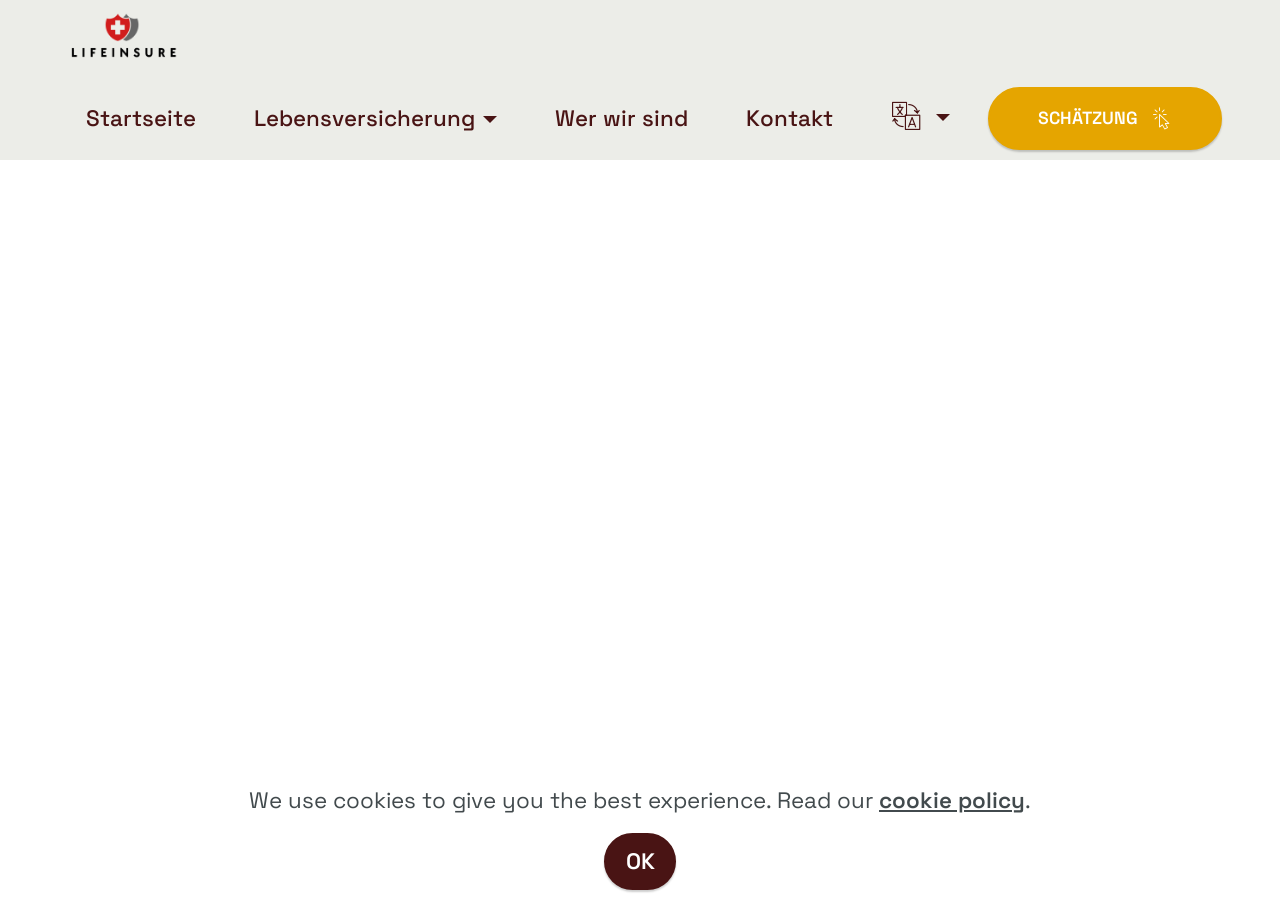
==== cookie.html @ e054682d "create github pages" ====
<!DOCTYPE html>
<html  lang="it">
<head>
  
  <meta charset="UTF-8">
  <meta http-equiv="X-UA-Compatible" content="IE=edge">
  
  <meta name="twitter:card" content="summary_large_image"/>
  <meta name="twitter:image:src" content="assets/images/cookie-meta.png">
  <meta property="og:image" content="assets/images/cookie-meta.png">
  <meta name="twitter:title" content="Cookie">
  <meta name="viewport" content="width=device-width, initial-scale=1, minimum-scale=1">
  <link rel="shortcut icon" href="assets/images/lifeinsure-1-172x172.png" type="image/x-icon">
  <meta name="description" content="">
  
  
  <title>Cookie</title>
  <link rel="stylesheet" href="assets/Material-Design-Icons/css/material.css">
  <link rel="stylesheet" href="assets/icon54/style.css">
  <link rel="stylesheet" href="assets/bootstrap/css/bootstrap.min.css">
  <link rel="stylesheet" href="assets/bootstrap/css/bootstrap-grid.min.css">
  <link rel="stylesheet" href="assets/bootstrap/css/bootstrap-reboot.min.css">
  <link rel="stylesheet" href="assets/web/assets/gdpr-plugin/gdpr-styles.css">
  <link rel="stylesheet" href="assets/animatecss/animate.css">
  <link rel="stylesheet" href="assets/popup-overlay-plugin/style.css">
    <link rel="stylesheet" href="assets/dropdown/css/style.css">
  <link rel="stylesheet" href="assets/socicon/css/styles.css">
  <link rel="stylesheet" href="assets/theme/css/style.css">
  <link rel="preload" href="https://fonts.googleapis.com/css?family=Space+Grotesk:300,400,500,600,700&display=swap" as="style" onload="this.onload=null;this.rel='stylesheet'">
  <noscript><link rel="stylesheet" href="https://fonts.googleapis.com/css?family=Space+Grotesk:300,400,500,600,700&display=swap"></noscript>
  <link rel="preload" as="style" href="assets/mobirise/css/mbr-additional.css"><link rel="stylesheet" href="assets/mobirise/css/mbr-additional.css" type="text/css">

  
  
  

</head>
<body>
  
  <section data-bs-version="5.1" class="inspirem5 menu menu1 cid-uDJYkQcoXf" once="menu" id="menu01-3e">
    

    <nav class="navbar navbar-dropdown navbar-fixed-top navbar-expand-lg">
        <div class="container-fluid">
            <div class="navbar-brand">
                <span class="navbar-logo">
                    <a href="ch-de.html#top">
                        <img src="[data-uri]" alt="" style="height: 3.6rem;" loading="lazy" class="lazyload" data-src="assets/images/lifeinsure-1-172x172.png">
                    </a>
                </span>
                
            </div>
            <button class="navbar-toggler" type="button" data-toggle="collapse" data-bs-toggle="collapse" data-target="#navbarSupportedContent" data-bs-target="#navbarSupportedContent" aria-controls="navbarNavAltMarkup" aria-expanded="false" aria-label="Toggle navigation">
                <div class="hamburger">
                    <span></span>
                    <span></span>
                    <span></span>
                    <span></span>
                </div>
            </button>
            <div class="collapse navbar-collapse" id="navbarSupportedContent">
                <ul class="navbar-nav nav-dropdown" data-app-modern-menu="true"><li class="nav-item"><a class="nav-link link text-primary display-7" href="ch-de.html#header01-11">Startseite</a></li>
                    <li class="nav-item dropdown"><a class="nav-link link text-primary dropdown-toggle display-7" href="index.html#features01-1" data-toggle="dropdown-submenu" data-bs-toggle="dropdown" data-bs-auto-close="outside" aria-expanded="false">Lebensversicherung</a><div class="dropdown-menu" aria-labelledby="dropdown-707"><a class="text-primary dropdown-item display-7" href="ch-de.html#progress-bars02-18">Vorteile</a><a class="text-primary show dropdown-item display-7" href="ch-de.html#progress-bars01-1h">Wert</a><a class="text-primary show dropdown-item display-7" href="#" data-toggle="modal" data-bs-toggle="modal" data-target="#mbr-popup-s" data-bs-target="#mbr-popup-s"><span class="mdi-content-markunread mbr-iconfont mbr-iconfont-btn"></span>&nbsp;Eine wahre Geschichte&nbsp;(lesen)</a><a class="text-primary show dropdown-item display-7" href="ch-de.html#testimonials04-1j">Erfahrungsberichte</a></div>
                    </li>
                    <li class="nav-item"><a class="nav-link link text-primary display-7" href="ch-de.html#forms03-1n">Wer wir sind</a>
                    </li>
                    <li class="nav-item"><a class="nav-link link text-primary display-7" href="ch-de.html#forms03-1n">Kontakt</a>
                    </li><li class="nav-item dropdown"><a class="nav-link link text-primary dropdown-toggle display-7" href="index.html#forms03-5" data-toggle="dropdown-submenu" data-bs-toggle="dropdown" data-bs-auto-close="outside" aria-expanded="false"><span class="icon54-v1-translate2 mbr-iconfont mbr-iconfont-btn"></span></a><div class="dropdown-menu" aria-labelledby="dropdown-852"><a class="text-primary dropdown-item display-7" href="https://lifeinsure-mobirisesite-com.translate.goog/?_x_tr_sl=it&_x_tr_tl=de&_x_tr_hl=it&_x_tr_pto=wapp" target="_blank">Deutsch</a><a class="text-primary dropdown-item display-7" href="https://lifeinsure-mobirisesite-com.translate.goog/?_x_tr_sl=it&_x_tr_tl=fr&_x_tr_hl=it&_x_tr_pto=wapp" target="_blank">Français</a><a class="text-primary show dropdown-item display-7" href="https://lifeinsure-mobirisesite-com.translate.goog/?_x_tr_sl=it&_x_tr_tl=en&_x_tr_hl=it&_x_tr_pto=wapp" target="_blank">Italiano<br></a></div></li></ul>
                
                <div class="navbar-buttons mbr-section-btn"><a class="btn btn-lg btn-danger display-4" href="ch-de.html#features04-1b"><span class="icon54-v1-click-1 mbr-iconfont mbr-iconfont-btn"></span>SCHÄTZUNG&nbsp;</a></div>
            </div>
        </div>
    </nav>
</section>

<section data-bs-version="5.1" once="" class="cid-uDJYkQG8f3" id="footer01-3f">

    

    

    <div class="container">
        <div class="media-container-row align-center mbr-white">
            <div class="col-12">
                <p class="mbr-text mb-0 mbr-fonts-style display-4"><strong>Copyright&nbsp;© 2025 LifeInsure - Allgemeine Geschäftsbedingungen&nbsp;&nbsp;- All Rights Reserved.</strong><br><br></p>
            </div>
        </div>
    </div>
</section>


<script src="assets/bootstrap/js/bootstrap.bundle.min.js"></script>
  <script src="assets/web/assets/cookies-alert-plugin/cookies-alert-core.js"></script>
  <script src="assets/web/assets/cookies-alert-plugin/cookies-alert-script.js"></script>
  <script src="assets/smoothscroll/smooth-scroll.js"></script>
  <script src="assets/ytplayer/index.js"></script>
      <script src="assets/dropdown/js/navbar-dropdown.js"></script>
  <script src="assets/theme/js/script.js"></script>
  
  
  
<input name="cookieData" type="hidden" data-cookie-cookiesalerttype="false" data-cookie-customdialogselector="null" data-cookie-colortext="#424a4d" data-cookie-colorbg="rgb(255, 255, 255)" data-cookie-opacityoverlay="0" data-cookie-bgopacity="100" data-cookie-textbutton="OK" data-cookie-rejecttext="REJECT" data-cookie-colorbutton="#491414" data-cookie-rejectcolor="#ffffff" data-cookie-colorlink="#424a4d" data-cookie-underlinelink="true" data-cookie-text="We use cookies to give you the best experience. Read our <a href='privacy.html'>cookie policy</a>.">
   <div id="scrollToTop" class="scrollToTop mbr-arrow-up"><a style="text-align: center;"><i class="mbr-arrow-up-icon mbr-arrow-up-icon-cm cm-icon cm-icon-smallarrow-up"></i></a></div>
    <input name="animation" type="hidden">
  
<script>"use strict";if("loading"in HTMLImageElement.prototype){document.querySelectorAll('img[loading="lazy"]').forEach(e=>{e.src=e.dataset.src;if(e.getAttribute("style")){e.setAttribute("data-temp-style",e.getAttribute("style"))};if(e.getAttribute("data-aspectratio")){e.style.paddingTop=100*e.getAttribute("data-aspectratio")+"%";e.style.height=0;}e.onload=function(){if(e.getAttribute("data-temp-style")){e.setAttribute("style", e.getAttribute("data-temp-style"))}else{e.removeAttribute("style")};e.removeAttribute("data-temp-style")}})}else{const e=document.createElement("script");e.src="https://cdnjs.cloudflare.com/ajax/libs/lazysizes/5.1.2/lazysizes.min.js";document.body.appendChild(e)}</script>
</body>
</html>
---- assets/Material-Design-Icons/css/material.css ----
@font-face {
  font-family: 'Material-Design-Icons';
  src: url('../fonts/Material-Design-Icons.eot?3ocs8m');
  src: url('../fonts/Material-Design-Icons.eot?#iefix3ocs8m') format('embedded-opentype'), url('../fonts/Material-Design-Icons.woff?3ocs8m') format('woff'), url('../fonts/Material-Design-Icons.ttf?3ocs8m') format('truetype'), url('../fonts/Material-Design-Icons.svg?3ocs8m#Material-Design-Icons') format('svg');
  font-weight: normal;
  font-style: normal;
}
[class^="mdi-"],
[class*="mdi-"] {
  speak: none;
  display: inline-block;
  font-style: normal;
  font-variant:normal;
  font-weight:normal;
/*  font-size:24px;*/
  line-height:1;
  font-family:'Material-Design-Icons' !important;
  text-rendering: auto;
  
  -webkit-font-smoothing: antialiased;
  -moz-osx-font-smoothing: grayscale;
  -webkit-transform: translate(0, 0);
      -ms-transform: translate(0, 0);
          transform: translate(0, 0);
}
[class^="mdi-"]:before,
[class*="mdi-"]:before {
  display: inline-block;
  speak: none;
  text-decoration: inherit;
}
[class^="mdi-"].pull-left,
[class*="mdi-"].pull-left {
  margin-right: .3em;
}
[class^="mdi-"].pull-right,
[class*="mdi-"].pull-right {
  margin-left: .3em;
}
[class^="mdi-"].mdi-lg:before,
[class*="mdi-"].mdi-lg:before,
[class^="mdi-"].mdi-lg:after,
[class*="mdi-"].mdi-lg:after {
  font-size: 1.33333333em;
  line-height: 0.75em;
  vertical-align: -15%;
}
[class^="mdi-"].mdi-2x:before,
[class*="mdi-"].mdi-2x:before,
[class^="mdi-"].mdi-2x:after,
[class*="mdi-"].mdi-2x:after {
  font-size: 2em;
}
[class^="mdi-"].mdi-3x:before,
[class*="mdi-"].mdi-3x:before,
[class^="mdi-"].mdi-3x:after,
[class*="mdi-"].mdi-3x:after {
  font-size: 3em;
}
[class^="mdi-"].mdi-4x:before,
[class*="mdi-"].mdi-4x:before,
[class^="mdi-"].mdi-4x:after,
[class*="mdi-"].mdi-4x:after {
  font-size: 4em;
}
[class^="mdi-"].mdi-5x:before,
[class*="mdi-"].mdi-5x:before,
[class^="mdi-"].mdi-5x:after,
[class*="mdi-"].mdi-5x:after {
  font-size: 5em;
}
[class^="mdi-device-signal-cellular-"]:after,
[class^="mdi-device-battery-"]:after,
[class^="mdi-device-battery-charging-"]:after,
[class^="mdi-device-signal-cellular-connected-no-internet-"]:after,
[class^="mdi-device-signal-wifi-"]:after,
[class^="mdi-device-signal-wifi-statusbar-not-connected"]:after,
.mdi-device-network-wifi:after {
  opacity: .3;
  position: absolute;
  left: 0;
  top: 0;
  z-index: 1;
  display: inline-block;
  speak: none;
  text-decoration: inherit;
}
[class^="mdi-device-signal-cellular-"]:after {
  content: "\e758";
}
[class^="mdi-device-battery-"]:after {
  content: "\e735";
}
[class^="mdi-device-battery-charging-"]:after {
  content: "\e733";
}
[class^="mdi-device-signal-cellular-connected-no-internet-"]:after {
  content: "\e75d";
}
[class^="mdi-device-signal-wifi-"]:after,
.mdi-device-network-wifi:after {
  content: "\e765";
}
[class^="mdi-device-signal-wifi-statusbasr-not-connected"]:after {
  content: "\e8f7";
}
.mdi-device-signal-cellular-off:after,
.mdi-device-signal-cellular-null:after,
.mdi-device-signal-cellular-no-sim:after,
.mdi-device-signal-wifi-off:after,
.mdi-device-signal-wifi-4-bar:after,
.mdi-device-signal-cellular-4-bar:after,
.mdi-device-battery-alert:after,
.mdi-device-signal-cellular-connected-no-internet-4-bar:after,
.mdi-device-battery-std:after,
.mdi-device-battery-full .mdi-device-battery-unknown:after {
  content: "";
}
.mdi-fw {
  width: 1.28571429em;
  text-align: center;
}
.mdi-ul {
  padding-left: 0;
  margin-left: 2.14285714em;
  list-style-type: none;
}
.mdi-ul > li {
  position: relative;
}
.mdi-li {
  position: absolute;
  left: -2.14285714em;
  width: 2.14285714em;
  top: 0.14285714em;
  text-align: center;
}
.mdi-li.mdi-lg {
  left: -1.85714286em;
}
.mdi-border {
  padding: .2em .25em .15em;
  border: solid 0.08em #eeeeee;
  border-radius: .1em;
}
.mdi-spin {
  -webkit-animation: mdi-spin 2s infinite linear;
  animation: mdi-spin 2s infinite linear;
  -webkit-transform-origin: 50% 50%;
  -ms-transform-origin: 50% 50%;
      transform-origin: 50% 50%;
}
.mdi-pulse {
  -webkit-animation: mdi-spin 1s steps(8) infinite;
  animation: mdi-spin 1s steps(8) infinite;
  -webkit-transform-origin: 50% 50%;
  -ms-transform-origin: 50% 50%;
      transform-origin: 50% 50%;
}
@-webkit-keyframes mdi-spin {
  0% {
    -webkit-transform: rotate(0deg);
    transform: rotate(0deg);
  }
  100% {
    -webkit-transform: rotate(359deg);
    transform: rotate(359deg);
  }
}
@keyframes mdi-spin {
  0% {
    -webkit-transform: rotate(0deg);
    transform: rotate(0deg);
  }
  100% {
    -webkit-transform: rotate(359deg);
    transform: rotate(359deg);
  }
}
.mdi-rotate-90 {
  filter: progid:DXImageTransform.Microsoft.BasicImage(rotation=1);
  -webkit-transform: rotate(90deg);
  -ms-transform: rotate(90deg);
  transform: rotate(90deg);
}
.mdi-rotate-180 {
  filter: progid:DXImageTransform.Microsoft.BasicImage(rotation=2);
  -webkit-transform: rotate(180deg);
  -ms-transform: rotate(180deg);
  transform: rotate(180deg);
}
.mdi-rotate-270 {
  filter: progid:DXImageTransform.Microsoft.BasicImage(rotation=3);
  -webkit-transform: rotate(270deg);
  -ms-transform: rotate(270deg);
  transform: rotate(270deg);
}
.mdi-flip-horizontal {
  filter: progid:DXImageTransform.Microsoft.BasicImage(rotation=0, mirror=1);
  -webkit-transform: scale(-1, 1);
  -ms-transform: scale(-1, 1);
  transform: scale(-1, 1);
}
.mdi-flip-vertical {
  filter: progid:DXImageTransform.Microsoft.BasicImage(rotation=2, mirror=1);
  -webkit-transform: scale(1, -1);
  -ms-transform: scale(1, -1);
  transform: scale(1, -1);
}
:root .mdi-rotate-90,
:root .mdi-rotate-180,
:root .mdi-rotate-270,
:root .mdi-flip-horizontal,
:root .mdi-flip-vertical {
  -webkit-filter: none;
          filter: none;
}
.mdi-stack {
  position: relative;
  display: inline-block;
  width: 2em;
  height: 2em;
  line-height: 2em;
  vertical-align: middle;
}
.mdi-stack-1x,
.mdi-stack-2x {
  position: absolute;
  left: 0;
  width: 100%;
  text-align: center;
}
.mdi-stack-1x {
  line-height: inherit;
}
.mdi-stack-2x {
  font-size: 2em;
}
.mdi-inverse {
  color: #ffffff;
}
/* Start Icons */
.mdi-action-3d-rotation:before {
  content: "\e600";
}
.mdi-action-accessibility:before {
  content: "\e601";
}
.mdi-action-account-balance-wallet:before {
  content: "\e602";
}
.mdi-action-account-balance:before {
  content: "\e603";
}
.mdi-action-account-box:before {
  content: "\e604";
}
.mdi-action-account-child:before {
  content: "\e605";
}
.mdi-action-account-circle:before {
  content: "\e606";
}
.mdi-action-add-shopping-cart:before {
  content: "\e607";
}
.mdi-action-alarm-add:before {
  content: "\e608";
}
.mdi-action-alarm-off:before {
  content: "\e609";
}
.mdi-action-alarm-on:before {
  content: "\e60a";
}
.mdi-action-alarm:before {
  content: "\e60b";
}
.mdi-action-android:before {
  content: "\e60c";
}
.mdi-action-announcement:before {
  content: "\e60d";
}
.mdi-action-aspect-ratio:before {
  content: "\e60e";
}
.mdi-action-assessment:before {
  content: "\e60f";
}
.mdi-action-assignment-ind:before {
  content: "\e610";
}
.mdi-action-assignment-late:before {
  content: "\e611";
}
.mdi-action-assignment-return:before {
  content: "\e612";
}
.mdi-action-assignment-returned:before {
  content: "\e613";
}
.mdi-action-assignment-turned-in:before {
  content: "\e614";
}
.mdi-action-assignment:before {
  content: "\e615";
}
.mdi-action-autorenew:before {
  content: "\e616";
}
.mdi-action-backup:before {
  content: "\e617";
}
.mdi-action-book:before {
  content: "\e618";
}
.mdi-action-bookmark-outline:before {
  content: "\e619";
}
.mdi-action-bookmark:before {
  content: "\e61a";
}
.mdi-action-bug-report:before {
  content: "\e61b";
}
.mdi-action-cached:before {
  content: "\e61c";
}
.mdi-action-check-circle:before {
  content: "\e61d";
}
.mdi-action-class:before {
  content: "\e61e";
}
.mdi-action-credit-card:before {
  content: "\e61f";
}
.mdi-action-dashboard:before {
  content: "\e620";
}
.mdi-action-delete:before {
  content: "\e621";
}
.mdi-action-description:before {
  content: "\e622";
}
.mdi-action-dns:before {
  content: "\e623";
}
.mdi-action-done-all:before {
  content: "\e624";
}
.mdi-action-done:before {
  content: "\e625";
}
.mdi-action-event:before {
  content: "\e626";
}
.mdi-action-exit-to-app:before {
  content: "\e627";
}
.mdi-action-explore:before {
  content: "\e628";
}
.mdi-action-extension:before {
  content: "\e629";
}
.mdi-action-face-unlock:before {
  content: "\e62a";
}
.mdi-action-favorite-outline:before {
  content: "\e62b";
}
.mdi-action-favorite:before {
  content: "\e62c";
}
.mdi-action-find-in-page:before {
  content: "\e62d";
}
.mdi-action-find-replace:before {
  content: "\e62e";
}
.mdi-action-flip-to-back:before {
  content: "\e62f";
}
.mdi-action-flip-to-front:before {
  content: "\e630";
}
.mdi-action-get-app:before {
  content: "\e631";
}
.mdi-action-grade:before {
  content: "\e632";
}
.mdi-action-group-work:before {
  content: "\e633";
}
.mdi-action-help:before {
  content: "\e634";
}
.mdi-action-highlight-remove:before {
  content: "\e635";
}
.mdi-action-history:before {
  content: "\e636";
}
.mdi-action-home:before {
  content: "\e637";
}
.mdi-action-https:before {
  content: "\e638";
}
.mdi-action-info-outline:before {
  content: "\e639";
}
.mdi-action-info:before {
  content: "\e63a";
}
.mdi-action-input:before {
  content: "\e63b";
}
.mdi-action-invert-colors:before {
  content: "\e63c";
}
.mdi-action-label-outline:before {
  content: "\e63d";
}
.mdi-action-label:before {
  content: "\e63e";
}
.mdi-action-language:before {
  content: "\e63f";
}
.mdi-action-launch:before {
  content: "\e640";
}
.mdi-action-list:before {
  content: "\e641";
}
.mdi-action-lock-open:before {
  content: "\e642";
}
.mdi-action-lock-outline:before {
  content: "\e643";
}
.mdi-action-lock:before {
  content: "\e644";
}
.mdi-action-loyalty:before {
  content: "\e645";
}
.mdi-action-markunread-mailbox:before {
  content: "\e646";
}
.mdi-action-note-add:before {
  content: "\e647";
}
.mdi-action-open-in-browser:before {
  content: "\e648";
}
.mdi-action-open-in-new:before {
  content: "\e649";
}
.mdi-action-open-with:before {
  content: "\e64a";
}
.mdi-action-pageview:before {
  content: "\e64b";
}
.mdi-action-payment:before {
  content: "\e64c";
}
.mdi-action-perm-camera-mic:before {
  content: "\e64d";
}
.mdi-action-perm-contact-cal:before {
  content: "\e64e";
}
.mdi-action-perm-data-setting:before {
  content: "\e64f";
}
.mdi-action-perm-device-info:before {
  content: "\e650";
}
.mdi-action-perm-identity:before {
  content: "\e651";
}
.mdi-action-perm-media:before {
  content: "\e652";
}
.mdi-action-perm-phone-msg:before {
  content: "\e653";
}
.mdi-action-perm-scan-wifi:before {
  content: "\e654";
}
.mdi-action-picture-in-picture:before {
  content: "\e655";
}
.mdi-action-polymer:before {
  content: "\e656";
}
.mdi-action-print:before {
  content: "\e657";
}
.mdi-action-query-builder:before {
  content: "\e658";
}
.mdi-action-question-answer:before {
  content: "\e659";
}
.mdi-action-receipt:before {
  content: "\e65a";
}
.mdi-action-redeem:before {
  content: "\e65b";
}
.mdi-action-reorder:before {
  content: "\e65c";
}
.mdi-action-report-problem:before {
  content: "\e65d";
}
.mdi-action-restore:before {
  content: "\e65e";
}
.mdi-action-room:before {
  content: "\e65f";
}
.mdi-action-schedule:before {
  content: "\e660";
}
.mdi-action-search:before {
  content: "\e661";
}
.mdi-action-settings-applications:before {
  content: "\e662";
}
.mdi-action-settings-backup-restore:before {
  content: "\e663";
}
.mdi-action-settings-bluetooth:before {
  content: "\e664";
}
.mdi-action-settings-cell:before {
  content: "\e665";
}
.mdi-action-settings-display:before {
  content: "\e666";
}
.mdi-action-settings-ethernet:before {
  content: "\e667";
}
.mdi-action-settings-input-antenna:before {
  content: "\e668";
}
.mdi-action-settings-input-component:before {
  content: "\e669";
}
.mdi-action-settings-input-composite:before {
  content: "\e66a";
}
.mdi-action-settings-input-hdmi:before {
  content: "\e66b";
}
.mdi-action-settings-input-svideo:before {
  content: "\e66c";
}
.mdi-action-settings-overscan:before {
  content: "\e66d";
}
.mdi-action-settings-phone:before {
  content: "\e66e";
}
.mdi-action-settings-power:before {
  content: "\e66f";
}
.mdi-action-settings-remote:before {
  content: "\e670";
}
.mdi-action-settings-voice:before {
  content: "\e671";
}
.mdi-action-settings:before {
  content: "\e672";
}
.mdi-action-shop-two:before {
  content: "\e673";
}
.mdi-action-shop:before {
  content: "\e674";
}
.mdi-action-shopping-basket:before {
  content: "\e675";
}
.mdi-action-shopping-cart:before {
  content: "\e676";
}
.mdi-action-speaker-notes:before {
  content: "\e677";
}
.mdi-action-spellcheck:before {
  content: "\e678";
}
.mdi-action-star-rate:before {
  content: "\e679";
}
.mdi-action-stars:before {
  content: "\e67a";
}
.mdi-action-store:before {
  content: "\e67b";
}
.mdi-action-subject:before {
  content: "\e67c";
}
.mdi-action-supervisor-account:before {
  content: "\e67d";
}
.mdi-action-swap-horiz:before {
  content: "\e67e";
}
.mdi-action-swap-vert-circle:before {
  content: "\e67f";
}
.mdi-action-swap-vert:before {
  content: "\e680";
}
.mdi-action-system-update-tv:before {
  content: "\e681";
}
.mdi-action-tab-unselected:before {
  content: "\e682";
}
.mdi-action-tab:before {
  content: "\e683";
}
.mdi-action-theaters:before {
  content: "\e684";
}
.mdi-action-thumb-down:before {
  content: "\e685";
}
.mdi-action-thumb-up:before {
  content: "\e686";
}
.mdi-action-thumbs-up-down:before {
  content: "\e687";
}
.mdi-action-toc:before {
  content: "\e688";
}
.mdi-action-today:before {
  content: "\e689";
}
.mdi-action-track-changes:before {
  content: "\e68a";
}
.mdi-action-translate:before {
  content: "\e68b";
}
.mdi-action-trending-down:before {
  content: "\e68c";
}
.mdi-action-trending-neutral:before {
  content: "\e68d";
}
.mdi-action-trending-up:before {
  content: "\e68e";
}
.mdi-action-turned-in-not:before {
  content: "\e68f";
}
.mdi-action-turned-in:before {
  content: "\e690";
}
.mdi-action-verified-user:before {
  content: "\e691";
}
.mdi-action-view-agenda:before {
  content: "\e692";
}
.mdi-action-view-array:before {
  content: "\e693";
}
.mdi-action-view-carousel:before {
  content: "\e694";
}
.mdi-action-view-column:before {
  content: "\e695";
}
.mdi-action-view-day:before {
  content: "\e696";
}
.mdi-action-view-headline:before {
  content: "\e697";
}
.mdi-action-view-list:before {
  content: "\e698";
}
.mdi-action-view-module:before {
  content: "\e699";
}
.mdi-action-view-quilt:before {
  content: "\e69a";
}
.mdi-action-view-stream:before {
  content: "\e69b";
}
.mdi-action-view-week:before {
  content: "\e69c";
}
.mdi-action-visibility-off:before {
  content: "\e69d";
}
.mdi-action-visibility:before {
  content: "\e69e";
}
.mdi-action-wallet-giftcard:before {
  content: "\e69f";
}
.mdi-action-wallet-membership:before {
  content: "\e6a0";
}
.mdi-action-wallet-travel:before {
  content: "\e6a1";
}
.mdi-action-work:before {
  content: "\e6a2";
}
.mdi-alert-error:before {
  content: "\e6a3";
}
.mdi-alert-warning:before {
  content: "\e6a4";
}
.mdi-av-album:before {
  content: "\e6a5";
}
.mdi-av-closed-caption:before {
  content: "\e6a6";
}
.mdi-av-equalizer:before {
  content: "\e6a7";
}
.mdi-av-explicit:before {
  content: "\e6a8";
}
.mdi-av-fast-forward:before {
  content: "\e6a9";
}
.mdi-av-fast-rewind:before {
  content: "\e6aa";
}
.mdi-av-games:before {
  content: "\e6ab";
}
.mdi-av-hearing:before {
  content: "\e6ac";
}
.mdi-av-high-quality:before {
  content: "\e6ad";
}
.mdi-av-loop:before {
  content: "\e6ae";
}
.mdi-av-mic-none:before {
  content: "\e6af";
}
.mdi-av-mic-off:before {
  content: "\e6b0";
}
.mdi-av-mic:before {
  content: "\e6b1";
}
.mdi-av-movie:before {
  content: "\e6b2";
}
.mdi-av-my-library-add:before {
  content: "\e6b3";
}
.mdi-av-my-library-books:before {
  content: "\e6b4";
}
.mdi-av-my-library-music:before {
  content: "\e6b5";
}
.mdi-av-new-releases:before {
  content: "\e6b6";
}
.mdi-av-not-interested:before {
  content: "\e6b7";
}
.mdi-av-pause-circle-fill:before {
  content: "\e6b8";
}
.mdi-av-pause-circle-outline:before {
  content: "\e6b9";
}
.mdi-av-pause:before {
  content: "\e6ba";
}
.mdi-av-play-arrow:before {
  content: "\e6bb";
}
.mdi-av-play-circle-fill:before {
  content: "\e6bc";
}
.mdi-av-play-circle-outline:before {
  content: "\e6bd";
}
.mdi-av-play-shopping-bag:before {
  content: "\e6be";
}
.mdi-av-playlist-add:before {
  content: "\e6bf";
}
.mdi-av-queue-music:before {
  content: "\e6c0";
}
.mdi-av-queue:before {
  content: "\e6c1";
}
.mdi-av-radio:before {
  content: "\e6c2";
}
.mdi-av-recent-actors:before {
  content: "\e6c3";
}
.mdi-av-repeat-one:before {
  content: "\e6c4";
}
.mdi-av-repeat:before {
  content: "\e6c5";
}
.mdi-av-replay:before {
  content: "\e6c6";
}
.mdi-av-shuffle:before {
  content: "\e6c7";
}
.mdi-av-skip-next:before {
  content: "\e6c8";
}
.mdi-av-skip-previous:before {
  content: "\e6c9";
}
.mdi-av-snooze:before {
  content: "\e6ca";
}
.mdi-av-stop:before {
  content: "\e6cb";
}
.mdi-av-subtitles:before {
  content: "\e6cc";
}
.mdi-av-surround-sound:before {
  content: "\e6cd";
}
.mdi-av-timer:before {
  content: "\e6ce";
}
.mdi-av-video-collection:before {
  content: "\e6cf";
}
.mdi-av-videocam-off:before {
  content: "\e6d0";
}
.mdi-av-videocam:before {
  content: "\e6d1";
}
.mdi-av-volume-down:before {
  content: "\e6d2";
}
.mdi-av-volume-mute:before {
  content: "\e6d3";
}
.mdi-av-volume-off:before {
  content: "\e6d4";
}
.mdi-av-volume-up:before {
  content: "\e6d5";
}
.mdi-av-web:before {
  content: "\e6d6";
}
.mdi-communication-business:before {
  content: "\e6d7";
}
.mdi-communication-call-end:before {
  content: "\e6d8";
}
.mdi-communication-call-made:before {
  content: "\e6d9";
}
.mdi-communication-call-merge:before {
  content: "\e6da";
}
.mdi-communication-call-missed:before {
  content: "\e6db";
}
.mdi-communication-call-received:before {
  content: "\e6dc";
}
.mdi-communication-call-split:before {
  content: "\e6dd";
}
.mdi-communication-call:before {
  content: "\e6de";
}
.mdi-communication-chat:before {
  content: "\e6df";
}
.mdi-communication-clear-all:before {
  content: "\e6e0";
}
.mdi-communication-comment:before {
  content: "\e6e1";
}
.mdi-communication-contacts:before {
  content: "\e6e2";
}
.mdi-communication-dialer-sip:before {
  content: "\e6e3";
}
.mdi-communication-dialpad:before {
  content: "\e6e4";
}
.mdi-communication-dnd-on:before {
  content: "\e6e5";
}
.mdi-communication-email:before {
  content: "\e6e6";
}
.mdi-communication-forum:before {
  content: "\e6e7";
}
.mdi-communication-import-export:before {
  content: "\e6e8";
}
.mdi-communication-invert-colors-off:before {
  content: "\e6e9";
}
.mdi-communication-invert-colors-on:before {
  content: "\e6ea";
}
.mdi-communication-live-help:before {
  content: "\e6eb";
}
.mdi-communication-location-off:before {
  content: "\e6ec";
}
.mdi-communication-location-on:before {
  content: "\e6ed";
}
.mdi-communication-message:before {
  content: "\e6ee";
}
.mdi-communication-messenger:before {
  content: "\e6ef";
}
.mdi-communication-no-sim:before {
  content: "\e6f0";
}
.mdi-communication-phone:before {
  content: "\e6f1";
}
.mdi-communication-portable-wifi-off:before {
  content: "\e6f2";
}
.mdi-communication-quick-contacts-dialer:before {
  content: "\e6f3";
}
.mdi-communication-quick-contacts-mail:before {
  content: "\e6f4";
}
.mdi-communication-ring-volume:before {
  content: "\e6f5";
}
.mdi-communication-stay-current-landscape:before {
  content: "\e6f6";
}
.mdi-communication-stay-current-portrait:before {
  content: "\e6f7";
}
.mdi-communication-stay-primary-landscape:before {
  content: "\e6f8";
}
.mdi-communication-stay-primary-portrait:before {
  content: "\e6f9";
}
.mdi-communication-swap-calls:before {
  content: "\e6fa";
}
.mdi-communication-textsms:before {
  content: "\e6fb";
}
.mdi-communication-voicemail:before {
  content: "\e6fc";
}
.mdi-communication-vpn-key:before {
  content: "\e6fd";
}
.mdi-content-add-box:before {
  content: "\e6fe";
}
.mdi-content-add-circle-outline:before {
  content: "\e6ff";
}
.mdi-content-add-circle:before {
  content: "\e700";
}
.mdi-content-add:before {
  content: "\e701";
}
.mdi-content-archive:before {
  content: "\e702";
}
.mdi-content-backspace:before {
  content: "\e703";
}
.mdi-content-block:before {
  content: "\e704";
}
.mdi-content-clear:before {
  content: "\e705";
}
.mdi-content-content-copy:before {
  content: "\e706";
}
.mdi-content-content-cut:before {
  content: "\e707";
}
.mdi-content-content-paste:before {
  content: "\e708";
}
.mdi-content-create:before {
  content: "\e709";
}
.mdi-content-drafts:before {
  content: "\e70a";
}
.mdi-content-filter-list:before {
  content: "\e70b";
}
.mdi-content-flag:before {
  content: "\e70c";
}
.mdi-content-forward:before {
  content: "\e70d";
}
.mdi-content-gesture:before {
  content: "\e70e";
}
.mdi-content-inbox:before {
  content: "\e70f";
}
.mdi-content-link:before {
  content: "\e710";
}
.mdi-content-mail:before {
  content: "\e711";
}
.mdi-content-markunread:before {
  content: "\e712";
}
.mdi-content-redo:before {
  content: "\e713";
}
.mdi-content-remove-circle-outline:before {
  content: "\e714";
}
.mdi-content-remove-circle:before {
  content: "\e715";
}
.mdi-content-remove:before {
  content: "\e716";
}
.mdi-content-reply-all:before {
  content: "\e717";
}
.mdi-content-reply:before {
  content: "\e718";
}
.mdi-content-report:before {
  content: "\e719";
}
.mdi-content-save:before {
  content: "\e71a";
}
.mdi-content-select-all:before {
  content: "\e71b";
}
.mdi-content-send:before {
  content: "\e71c";
}
.mdi-content-sort:before {
  content: "\e71d";
}
.mdi-content-text-format:before {
  content: "\e71e";
}
.mdi-content-undo:before {
  content: "\e71f";
}
.mdi-editor-attach-file:before {
  content: "\e776";
}
.mdi-editor-attach-money:before {
  content: "\e777";
}
.mdi-editor-border-all:before {
  content: "\e778";
}
.mdi-editor-border-bottom:before {
  content: "\e779";
}
.mdi-editor-border-clear:before {
  content: "\e77a";
}
.mdi-editor-border-color:before {
  content: "\e77b";
}
.mdi-editor-border-horizontal:before {
  content: "\e77c";
}
.mdi-editor-border-inner:before {
  content: "\e77d";
}
.mdi-editor-border-left:before {
  content: "\e77e";
}
.mdi-editor-border-outer:before {
  content: "\e77f";
}
.mdi-editor-border-right:before {
  content: "\e780";
}
.mdi-editor-border-style:before {
  content: "\e781";
}
.mdi-editor-border-top:before {
  content: "\e782";
}
.mdi-editor-border-vertical:before {
  content: "\e783";
}
.mdi-editor-format-align-center:before {
  content: "\e784";
}
.mdi-editor-format-align-justify:before {
  content: "\e785";
}
.mdi-editor-format-align-left:before {
  content: "\e786";
}
.mdi-editor-format-align-right:before {
  content: "\e787";
}
.mdi-editor-format-bold:before {
  content: "\e788";
}
.mdi-editor-format-clear:before {
  content: "\e789";
}
.mdi-editor-format-color-fill:before {
  content: "\e78a";
}
.mdi-editor-format-color-reset:before {
  content: "\e78b";
}
.mdi-editor-format-color-text:before {
  content: "\e78c";
}
.mdi-editor-format-indent-decrease:before {
  content: "\e78d";
}
.mdi-editor-format-indent-increase:before {
  content: "\e78e";
}
.mdi-editor-format-italic:before {
  content: "\e78f";
}
.mdi-editor-format-line-spacing:before {
  content: "\e790";
}
.mdi-editor-format-list-bulleted:before {
  content: "\e791";
}
.mdi-editor-format-list-numbered:before {
  content: "\e792";
}
.mdi-editor-format-paint:before {
  content: "\e793";
}
.mdi-editor-format-quote:before {
  content: "\e794";
}
.mdi-editor-format-size:before {
  content: "\e795";
}
.mdi-editor-format-strikethrough:before {
  content: "\e796";
}
.mdi-editor-format-textdirection-l-to-r:before {
  content: "\e797";
}
.mdi-editor-format-textdirection-r-to-l:before {
  content: "\e798";
}
.mdi-editor-format-underline:before {
  content: "\e799";
}
.mdi-editor-functions:before {
  content: "\e79a";
}
.mdi-editor-insert-chart:before {
  content: "\e79b";
}
.mdi-editor-insert-comment:before {
  content: "\e79c";
}
.mdi-editor-insert-drive-file:before {
  content: "\e79d";
}
.mdi-editor-insert-emoticon:before {
  content: "\e79e";
}
.mdi-editor-insert-invitation:before {
  content: "\e79f";
}
.mdi-editor-insert-link:before {
  content: "\e7a0";
}
.mdi-editor-insert-photo:before {
  content: "\e7a1";
}
.mdi-editor-merge-type:before {
  content: "\e7a2";
}
.mdi-editor-mode-comment:before {
  content: "\e7a3";
}
.mdi-editor-mode-edit:before {
  content: "\e7a4";
}
.mdi-editor-publish:before {
  content: "\e7a5";
}
.mdi-editor-vertical-align-bottom:before {
  content: "\e7a6";
}
.mdi-editor-vertical-align-center:before {
  content: "\e7a7";
}
.mdi-editor-vertical-align-top:before {
  content: "\e7a8";
}
.mdi-editor-wrap-text:before {
  content: "\e7a9";
}
.mdi-file-attachment:before {
  content: "\e7aa";
}
.mdi-file-cloud-circle:before {
  content: "\e7ab";
}
.mdi-file-cloud-done:before {
  content: "\e7ac";
}
.mdi-file-cloud-download:before {
  content: "\e7ad";
}
.mdi-file-cloud-off:before {
  content: "\e7ae";
}
.mdi-file-cloud-queue:before {
  content: "\e7af";
}
.mdi-file-cloud-upload:before {
  content: "\e7b0";
}
.mdi-file-cloud:before {
  content: "\e7b1";
}
.mdi-file-file-download:before {
  content: "\e7b2";
}
.mdi-file-file-upload:before {
  content: "\e7b3";
}
.mdi-file-folder-open:before {
  content: "\e7b4";
}
.mdi-file-folder-shared:before {
  content: "\e7b5";
}
.mdi-file-folder:before {
  content: "\e7b6";
}
.mdi-device-access-alarm:before {
  content: "\e720";
}
.mdi-device-access-alarms:before {
  content: "\e721";
}
.mdi-device-access-time:before {
  content: "\e722";
}
.mdi-device-add-alarm:before {
  content: "\e723";
}
.mdi-device-airplanemode-off:before {
  content: "\e724";
}
.mdi-device-airplanemode-on:before {
  content: "\e725";
}
.mdi-device-battery-20:before {
  content: "\e726";
}
.mdi-device-battery-30:before {
  content: "\e727";
}
.mdi-device-battery-50:before {
  content: "\e728";
}
.mdi-device-battery-60:before {
  content: "\e729";
}
.mdi-device-battery-80:before {
  content: "\e72a";
}
.mdi-device-battery-90:before {
  content: "\e72b";
}
.mdi-device-battery-alert:before {
  content: "\e72c";
}
.mdi-device-battery-charging-20:before {
  content: "\e72d";
}
.mdi-device-battery-charging-30:before {
  content: "\e72e";
}
.mdi-device-battery-charging-50:before {
  content: "\e72f";
}
.mdi-device-battery-charging-60:before {
  content: "\e730";
}
.mdi-device-battery-charging-80:before {
  content: "\e731";
}
.mdi-device-battery-charging-90:before {
  content: "\e732";
}
.mdi-device-battery-charging-full:before {
  content: "\e733";
}
.mdi-device-battery-full:before {
  content: "\e734";
}
.mdi-device-battery-std:before {
  content: "\e735";
}
.mdi-device-battery-unknown:before {
  content: "\e736";
}
.mdi-device-bluetooth-connected:before {
  content: "\e737";
}
.mdi-device-bluetooth-disabled:before {
  content: "\e738";
}
.mdi-device-bluetooth-searching:before {
  content: "\e739";
}
.mdi-device-bluetooth:before {
  content: "\e73a";
}
.mdi-device-brightness-auto:before {
  content: "\e73b";
}
.mdi-device-brightness-high:before {
  content: "\e73c";
}
.mdi-device-brightness-low:before {
  content: "\e73d";
}
.mdi-device-brightness-medium:before {
  content: "\e73e";
}
.mdi-device-data-usage:before {
  content: "\e73f";
}
.mdi-device-developer-mode:before {
  content: "\e740";
}
.mdi-device-devices:before {
  content: "\e741";
}
.mdi-device-dvr:before {
  content: "\e742";
}
.mdi-device-gps-fixed:before {
  content: "\e743";
}
.mdi-device-gps-not-fixed:before {
  content: "\e744";
}
.mdi-device-gps-off:before {
  content: "\e745";
}
.mdi-device-location-disabled:before {
  content: "\e746";
}
.mdi-device-location-searching:before {
  content: "\e747";
}
.mdi-device-multitrack-audio:before {
  content: "\e748";
}
.mdi-device-network-cell:before {
  content: "\e749";
}
.mdi-device-network-wifi:before {
  content: "\e74a";
}
.mdi-device-nfc:before {
  content: "\e74b";
}
.mdi-device-now-wallpaper:before {
  content: "\e74c";
}
.mdi-device-now-widgets:before {
  content: "\e74d";
}
.mdi-device-screen-lock-landscape:before {
  content: "\e74e";
}
.mdi-device-screen-lock-portrait:before {
  content: "\e74f";
}
.mdi-device-screen-lock-rotation:before {
  content: "\e750";
}
.mdi-device-screen-rotation:before {
  content: "\e751";
}
.mdi-device-sd-storage:before {
  content: "\e752";
}
.mdi-device-settings-system-daydream:before {
  content: "\e753";
}
.mdi-device-signal-cellular-0-bar:before {
  content: "\e754";
}
.mdi-device-signal-cellular-1-bar:before {
  content: "\e755";
}
.mdi-device-signal-cellular-2-bar:before {
  content: "\e756";
}
.mdi-device-signal-cellular-3-bar:before {
  content: "\e757";
}
.mdi-device-signal-cellular-4-bar:before {
  content: "\e758";
}
.mdi-signal-wifi-statusbar-connected-no-internet-after:before {
  content: "\e8f6";
}
.mdi-device-signal-cellular-connected-no-internet-0-bar:before {
  content: "\e759";
}
.mdi-device-signal-cellular-connected-no-internet-1-bar:before {
  content: "\e75a";
}
.mdi-device-signal-cellular-connected-no-internet-2-bar:before {
  content: "\e75b";
}
.mdi-device-signal-cellular-connected-no-internet-3-bar:before {
  content: "\e75c";
}
.mdi-device-signal-cellular-connected-no-internet-4-bar:before {
  content: "\e75d";
}
.mdi-device-signal-cellular-no-sim:before {
  content: "\e75e";
}
.mdi-device-signal-cellular-null:before {
  content: "\e75f";
}
.mdi-device-signal-cellular-off:before {
  content: "\e760";
}
.mdi-device-signal-wifi-0-bar:before {
  content: "\e761";
}
.mdi-device-signal-wifi-1-bar:before {
  content: "\e762";
}
.mdi-device-signal-wifi-2-bar:before {
  content: "\e763";
}
.mdi-device-signal-wifi-3-bar:before {
  content: "\e764";
}
.mdi-device-signal-wifi-4-bar:before {
  content: "\e765";
}
.mdi-device-signal-wifi-off:before {
  content: "\e766";
}
.mdi-device-signal-wifi-statusbar-1-bar:before {
  content: "\e767";
}
.mdi-device-signal-wifi-statusbar-2-bar:before {
  content: "\e768";
}
.mdi-device-signal-wifi-statusbar-3-bar:before {
  content: "\e769";
}
.mdi-device-signal-wifi-statusbar-4-bar:before {
  content: "\e76a";
}
.mdi-device-signal-wifi-statusbar-connected-no-internet-:before {
  content: "\e76b";
}
.mdi-device-signal-wifi-statusbar-connected-no-internet:before {
  content: "\e76f";
}
.mdi-device-signal-wifi-statusbar-connected-no-internet-2:before {
  content: "\e76c";
}
.mdi-device-signal-wifi-statusbar-connected-no-internet-3:before {
  content: "\e76d";
}
.mdi-device-signal-wifi-statusbar-connected-no-internet-4:before {
  content: "\e76e";
}
.mdi-signal-wifi-statusbar-not-connected-after:before {
  content: "\e8f7";
}
.mdi-device-signal-wifi-statusbar-not-connected:before {
  content: "\e770";
}
.mdi-device-signal-wifi-statusbar-null:before {
  content: "\e771";
}
.mdi-device-storage:before {
  content: "\e772";
}
.mdi-device-usb:before {
  content: "\e773";
}
.mdi-device-wifi-lock:before {
  content: "\e774";
}
.mdi-device-wifi-tethering:before {
  content: "\e775";
}
.mdi-hardware-cast-connected:before {
  content: "\e7b7";
}
.mdi-hardware-cast:before {
  content: "\e7b8";
}
.mdi-hardware-computer:before {
  content: "\e7b9";
}
.mdi-hardware-desktop-mac:before {
  content: "\e7ba";
}
.mdi-hardware-desktop-windows:before {
  content: "\e7bb";
}
.mdi-hardware-dock:before {
  content: "\e7bc";
}
.mdi-hardware-gamepad:before {
  content: "\e7bd";
}
.mdi-hardware-headset-mic:before {
  content: "\e7be";
}
.mdi-hardware-headset:before {
  content: "\e7bf";
}
.mdi-hardware-keyboard-alt:before {
  content: "\e7c0";
}
.mdi-hardware-keyboard-arrow-down:before {
  content: "\e7c1";
}
.mdi-hardware-keyboard-arrow-left:before {
  content: "\e7c2";
}
.mdi-hardware-keyboard-arrow-right:before {
  content: "\e7c3";
}
.mdi-hardware-keyboard-arrow-up:before {
  content: "\e7c4";
}
.mdi-hardware-keyboard-backspace:before {
  content: "\e7c5";
}
.mdi-hardware-keyboard-capslock:before {
  content: "\e7c6";
}
.mdi-hardware-keyboard-control:before {
  content: "\e7c7";
}
.mdi-hardware-keyboard-hide:before {
  content: "\e7c8";
}
.mdi-hardware-keyboard-return:before {
  content: "\e7c9";
}
.mdi-hardware-keyboard-tab:before {
  content: "\e7ca";
}
.mdi-hardware-keyboard-voice:before {
  content: "\e7cb";
}
.mdi-hardware-keyboard:before {
  content: "\e7cc";
}
.mdi-hardware-laptop-chromebook:before {
  content: "\e7cd";
}
.mdi-hardware-laptop-mac:before {
  content: "\e7ce";
}
.mdi-hardware-laptop-windows:before {
  content: "\e7cf";
}
.mdi-hardware-laptop:before {
  content: "\e7d0";
}
.mdi-hardware-memory:before {
  content: "\e7d1";
}
.mdi-hardware-mouse:before {
  content: "\e7d2";
}
.mdi-hardware-phone-android:before {
  content: "\e7d3";
}
.mdi-hardware-phone-iphone:before {
  content: "\e7d4";
}
.mdi-hardware-phonelink-off:before {
  content: "\e7d5";
}
.mdi-hardware-phonelink:before {
  content: "\e7d6";
}
.mdi-hardware-security:before {
  content: "\e7d7";
}
.mdi-hardware-sim-card:before {
  content: "\e7d8";
}
.mdi-hardware-smartphone:before {
  content: "\e7d9";
}
.mdi-hardware-speaker:before {
  content: "\e7da";
}
.mdi-hardware-tablet-android:before {
  content: "\e7db";
}
.mdi-hardware-tablet-mac:before {
  content: "\e7dc";
}
.mdi-hardware-tablet:before {
  content: "\e7dd";
}
.mdi-hardware-tv:before {
  content: "\e7de";
}
.mdi-hardware-watch:before {
  content: "\e7df";
}
.mdi-image-add-to-photos:before {
  content: "\e7e0";
}
.mdi-image-adjust:before {
  content: "\e7e1";
}
.mdi-image-assistant-photo:before {
  content: "\e7e2";
}
.mdi-image-audiotrack:before {
  content: "\e7e3";
}
.mdi-image-blur-circular:before {
  content: "\e7e4";
}
.mdi-image-blur-linear:before {
  content: "\e7e5";
}
.mdi-image-blur-off:before {
  content: "\e7e6";
}
.mdi-image-blur-on:before {
  content: "\e7e7";
}
.mdi-image-brightness-1:before {
  content: "\e7e8";
}
.mdi-image-brightness-2:before {
  content: "\e7e9";
}
.mdi-image-brightness-3:before {
  content: "\e7ea";
}
.mdi-image-brightness-4:before {
  content: "\e7eb";
}
.mdi-image-brightness-5:before {
  content: "\e7ec";
}
.mdi-image-brightness-6:before {
  content: "\e7ed";
}
.mdi-image-brightness-7:before {
  content: "\e7ee";
}
.mdi-image-brush:before {
  content: "\e7ef";
}
.mdi-image-camera-alt:before {
  content: "\e7f0";
}
.mdi-image-camera-front:before {
  content: "\e7f1";
}
.mdi-image-camera-rear:before {
  content: "\e7f2";
}
.mdi-image-camera-roll:before {
  content: "\e7f3";
}
.mdi-image-camera:before {
  content: "\e7f4";
}
.mdi-image-center-focus-strong:before {
  content: "\e7f5";
}
.mdi-image-center-focus-weak:before {
  content: "\e7f6";
}
.mdi-image-collections:before {
  content: "\e7f7";
}
.mdi-image-color-lens:before {
  content: "\e7f8";
}
.mdi-image-colorize:before {
  content: "\e7f9";
}
.mdi-image-compare:before {
  content: "\e7fa";
}
.mdi-image-control-point-duplicate:before {
  content: "\e7fb";
}
.mdi-image-control-point:before {
  content: "\e7fc";
}
.mdi-image-crop-3-2:before {
  content: "\e7fd";
}
.mdi-image-crop-5-4:before {
  content: "\e7fe";
}
.mdi-image-crop-7-5:before {
  content: "\e7ff";
}
.mdi-image-crop-16-9:before {
  content: "\e800";
}
.mdi-image-crop-din:before {
  content: "\e801";
}
.mdi-image-crop-free:before {
  content: "\e802";
}
.mdi-image-crop-landscape:before {
  content: "\e803";
}
.mdi-image-crop-original:before {
  content: "\e804";
}
.mdi-image-crop-portrait:before {
  content: "\e805";
}
.mdi-image-crop-square:before {
  content: "\e806";
}
.mdi-image-crop:before {
  content: "\e807";
}
.mdi-image-dehaze:before {
  content: "\e808";
}
.mdi-image-details:before {
  content: "\e809";
}
.mdi-image-edit:before {
  content: "\e80a";
}
.mdi-image-exposure-minus-1:before {
  content: "\e80b";
}
.mdi-image-exposure-minus-2:before {
  content: "\e80c";
}
.mdi-image-exposure-plus-1:before {
  content: "\e80d";
}
.mdi-image-exposure-plus-2:before {
  content: "\e80e";
}
.mdi-image-exposure-zero:before {
  content: "\e80f";
}
.mdi-image-exposure:before {
  content: "\e810";
}
.mdi-image-filter-1:before {
  content: "\e811";
}
.mdi-image-filter-2:before {
  content: "\e812";
}
.mdi-image-filter-3:before {
  content: "\e813";
}
.mdi-image-filter-4:before {
  content: "\e814";
}
.mdi-image-filter-5:before {
  content: "\e815";
}
.mdi-image-filter-6:before {
  content: "\e816";
}
.mdi-image-filter-7:before {
  content: "\e817";
}
.mdi-image-filter-8:before {
  content: "\e818";
}
.mdi-image-filter-9-plus:before {
  content: "\e819";
}
.mdi-image-filter-9:before {
  content: "\e81a";
}
.mdi-image-filter-b-and-w:before {
  content: "\e81b";
}
.mdi-image-filter-center-focus:before {
  content: "\e81c";
}
.mdi-image-filter-drama:before {
  content: "\e81d";
}
.mdi-image-filter-frames:before {
  content: "\e81e";
}
.mdi-image-filter-hdr:before {
  content: "\e81f";
}
.mdi-image-filter-none:before {
  content: "\e820";
}
.mdi-image-filter-tilt-shift:before {
  content: "\e821";
}
.mdi-image-filter-vintage:before {
  content: "\e822";
}
.mdi-image-filter:before {
  content: "\e823";
}
.mdi-image-flare:before {
  content: "\e824";
}
.mdi-image-flash-auto:before {
  content: "\e825";
}
.mdi-image-flash-off:before {
  content: "\e826";
}
.mdi-image-flash-on:before {
  content: "\e827";
}
.mdi-image-flip:before {
  content: "\e828";
}
.mdi-image-gradient:before {
  content: "\e829";
}
.mdi-image-grain:before {
  content: "\e82a";
}
.mdi-image-grid-off:before {
  content: "\e82b";
}
.mdi-image-grid-on:before {
  content: "\e82c";
}
.mdi-image-hdr-off:before {
  content: "\e82d";
}
.mdi-image-hdr-on:before {
  content: "\e82e";
}
.mdi-image-hdr-strong:before {
  content: "\e82f";
}
.mdi-image-hdr-weak:before {
  content: "\e830";
}
.mdi-image-healing:before {
  content: "\e831";
}
.mdi-image-image-aspect-ratio:before {
  content: "\e832";
}
.mdi-image-image:before {
  content: "\e833";
}
.mdi-image-iso:before {
  content: "\e834";
}
.mdi-image-landscape:before {
  content: "\e835";
}
.mdi-image-leak-add:before {
  content: "\e836";
}
.mdi-image-leak-remove:before {
  content: "\e837";
}
.mdi-image-lens:before {
  content: "\e838";
}
.mdi-image-looks-3:before {
  content: "\e839";
}
.mdi-image-looks-4:before {
  content: "\e83a";
}
.mdi-image-looks-5:before {
  content: "\e83b";
}
.mdi-image-looks-6:before {
  content: "\e83c";
}
.mdi-image-looks-one:before {
  content: "\e83d";
}
.mdi-image-looks-two:before {
  content: "\e83e";
}
.mdi-image-looks:before {
  content: "\e83f";
}
.mdi-image-loupe:before {
  content: "\e840";
}
.mdi-image-movie-creation:before {
  content: "\e841";
}
.mdi-image-nature-people:before {
  content: "\e842";
}
.mdi-image-nature:before {
  content: "\e843";
}
.mdi-image-navigate-before:before {
  content: "\e844";
}
.mdi-image-navigate-next:before {
  content: "\e845";
}
.mdi-image-palette:before {
  content: "\e846";
}
.mdi-image-panorama-fisheye:before {
  content: "\e847";
}
.mdi-image-panorama-horizontal:before {
  content: "\e848";
}
.mdi-image-panorama-vertical:before {
  content: "\e849";
}
.mdi-image-panorama-wide-angle:before {
  content: "\e84a";
}
.mdi-image-panorama:before {
  content: "\e84b";
}
.mdi-image-photo-album:before {
  content: "\e84c";
}
.mdi-image-photo-camera:before {
  content: "\e84d";
}
.mdi-image-photo-library:before {
  content: "\e84e";
}
.mdi-image-photo:before {
  content: "\e84f";
}
.mdi-image-portrait:before {
  content: "\e850";
}
.mdi-image-remove-red-eye:before {
  content: "\e851";
}
.mdi-image-rotate-left:before {
  content: "\e852";
}
.mdi-image-rotate-right:before {
  content: "\e853";
}
.mdi-image-slideshow:before {
  content: "\e854";
}
.mdi-image-straighten:before {
  content: "\e855";
}
.mdi-image-style:before {
  content: "\e856";
}
.mdi-image-switch-camera:before {
  content: "\e857";
}
.mdi-image-switch-video:before {
  content: "\e858";
}
.mdi-image-tag-faces:before {
  content: "\e859";
}
.mdi-image-texture:before {
  content: "\e85a";
}
.mdi-image-timelapse:before {
  content: "\e85b";
}
.mdi-image-timer-3:before {
  content: "\e85c";
}
.mdi-image-timer-10:before {
  content: "\e85d";
}
.mdi-image-timer-auto:before {
  content: "\e85e";
}
.mdi-image-timer-off:before {
  content: "\e85f";
}
.mdi-image-timer:before {
  content: "\e860";
}
.mdi-image-tonality:before {
  content: "\e861";
}
.mdi-image-transform:before {
  content: "\e862";
}
.mdi-image-tune:before {
  content: "\e863";
}
.mdi-image-wb-auto:before {
  content: "\e864";
}
.mdi-image-wb-cloudy:before {
  content: "\e865";
}
.mdi-image-wb-incandescent:before {
  content: "\e866";
}
.mdi-image-wb-irradescent:before {
  content: "\e867";
}
.mdi-image-wb-sunny:before {
  content: "\e868";
}
.mdi-maps-beenhere:before {
  content: "\e869";
}
.mdi-maps-directions-bike:before {
  content: "\e86a";
}
.mdi-maps-directions-bus:before {
  content: "\e86b";
}
.mdi-maps-directions-car:before {
  content: "\e86c";
}
.mdi-maps-directions-ferry:before {
  content: "\e86d";
}
.mdi-maps-directions-subway:before {
  content: "\e86e";
}
.mdi-maps-directions-train:before {
  content: "\e86f";
}
.mdi-maps-directions-transit:before {
  content: "\e870";
}
.mdi-maps-directions-walk:before {
  content: "\e871";
}
.mdi-maps-directions:before {
  content: "\e872";
}
.mdi-maps-flight:before {
  content: "\e873";
}
.mdi-maps-hotel:before {
  content: "\e874";
}
.mdi-maps-layers-clear:before {
  content: "\e875";
}
.mdi-maps-layers:before {
  content: "\e876";
}
.mdi-maps-local-airport:before {
  content: "\e877";
}
.mdi-maps-local-atm:before {
  content: "\e878";
}
.mdi-maps-local-attraction:before {
  content: "\e879";
}
.mdi-maps-local-bar:before {
  content: "\e87a";
}
.mdi-maps-local-cafe:before {
  content: "\e87b";
}
.mdi-maps-local-car-wash:before {
  content: "\e87c";
}
.mdi-maps-local-convenience-store:before {
  content: "\e87d";
}
.mdi-maps-local-drink:before {
  content: "\e87e";
}
.mdi-maps-local-florist:before {
  content: "\e87f";
}
.mdi-maps-local-gas-station:before {
  content: "\e880";
}
.mdi-maps-local-grocery-store:before {
  content: "\e881";
}
.mdi-maps-local-hospital:before {
  content: "\e882";
}
.mdi-maps-local-hotel:before {
  content: "\e883";
}
.mdi-maps-local-laundry-service:before {
  content: "\e884";
}
.mdi-maps-local-library:before {
  content: "\e885";
}
.mdi-maps-local-mall:before {
  content: "\e886";
}
.mdi-maps-local-movies:before {
  content: "\e887";
}
.mdi-maps-local-offer:before {
  content: "\e888";
}
.mdi-maps-local-parking:before {
  content: "\e889";
}
.mdi-maps-local-pharmacy:before {
  content: "\e88a";
}
.mdi-maps-local-phone:before {
  content: "\e88b";
}
.mdi-maps-local-pizza:before {
  content: "\e88c";
}
.mdi-maps-local-play:before {
  content: "\e88d";
}
.mdi-maps-local-post-office:before {
  content: "\e88e";
}
.mdi-maps-local-print-shop:before {
  content: "\e88f";
}
.mdi-maps-local-restaurant:before {
  content: "\e890";
}
.mdi-maps-local-see:before {
  content: "\e891";
}
.mdi-maps-local-shipping:before {
  content: "\e892";
}
.mdi-maps-local-taxi:before {
  content: "\e893";
}
.mdi-maps-location-history:before {
  content: "\e894";
}
.mdi-maps-map:before {
  content: "\e895";
}
.mdi-maps-my-location:before {
  content: "\e896";
}
.mdi-maps-navigation:before {
  content: "\e897";
}
.mdi-maps-pin-drop:before {
  content: "\e898";
}
.mdi-maps-place:before {
  content: "\e899";
}
.mdi-maps-rate-review:before {
  content: "\e89a";
}
.mdi-maps-restaurant-menu:before {
  content: "\e89b";
}
.mdi-maps-satellite:before {
  content: "\e89c";
}
.mdi-maps-store-mall-directory:before {
  content: "\e89d";
}
.mdi-maps-terrain:before {
  content: "\e89e";
}
.mdi-maps-traffic:before {
  content: "\e89f";
}
.mdi-navigation-apps:before {
  content: "\e8a0";
}
.mdi-navigation-arrow-back:before {
  content: "\e8a1";
}
.mdi-navigation-arrow-drop-down-circle:before {
  content: "\e8a2";
}
.mdi-navigation-arrow-drop-down:before {
  content: "\e8a3";
}
.mdi-navigation-arrow-drop-up:before {
  content: "\e8a4";
}
.mdi-navigation-arrow-forward:before {
  content: "\e8a5";
}
.mdi-navigation-cancel:before {
  content: "\e8a6";
}
.mdi-navigation-check:before {
  content: "\e8a7";
}
.mdi-navigation-chevron-left:before {
  content: "\e8a8";
}
.mdi-navigation-chevron-right:before {
  content: "\e8a9";
}
.mdi-navigation-close:before {
  content: "\e8aa";
}
.mdi-navigation-expand-less:before {
  content: "\e8ab";
}
.mdi-navigation-expand-more:before {
  content: "\e8ac";
}
.mdi-navigation-fullscreen-exit:before {
  content: "\e8ad";
}
.mdi-navigation-fullscreen:before {
  content: "\e8ae";
}
.mdi-navigation-menu:before {
  content: "\e8af";
}
.mdi-navigation-more-horiz:before {
  content: "\e8b0";
}
.mdi-navigation-more-vert:before {
  content: "\e8b1";
}
.mdi-navigation-refresh:before {
  content: "\e8b2";
}
.mdi-navigation-unfold-less:before {
  content: "\e8b3";
}
.mdi-navigation-unfold-more:before {
  content: "\e8b4";
}
.mdi-notification-adb:before {
  content: "\e8b5";
}
.mdi-notification-bluetooth-audio:before {
  content: "\e8b6";
}
.mdi-notification-disc-full:before {
  content: "\e8b7";
}
.mdi-notification-dnd-forwardslash:before {
  content: "\e8b8";
}
.mdi-notification-do-not-disturb:before {
  content: "\e8b9";
}
.mdi-notification-drive-eta:before {
  content: "\e8ba";
}
.mdi-notification-event-available:before {
  content: "\e8bb";
}
.mdi-notification-event-busy:before {
  content: "\e8bc";
}
.mdi-notification-event-note:before {
  content: "\e8bd";
}
.mdi-notification-folder-special:before {
  content: "\e8be";
}
.mdi-notification-mms:before {
  content: "\e8bf";
}
.mdi-notification-more:before {
  content: "\e8c0";
}
.mdi-notification-network-locked:before {
  content: "\e8c1";
}
.mdi-notification-phone-bluetooth-speaker:before {
  content: "\e8c2";
}
.mdi-notification-phone-forwarded:before {
  content: "\e8c3";
}
.mdi-notification-phone-in-talk:before {
  content: "\e8c4";
}
.mdi-notification-phone-locked:before {
  content: "\e8c5";
}
.mdi-notification-phone-missed:before {
  content: "\e8c6";
}
.mdi-notification-phone-paused:before {
  content: "\e8c7";
}
.mdi-notification-play-download:before {
  content: "\e8c8";
}
.mdi-notification-play-install:before {
  content: "\e8c9";
}
.mdi-notification-sd-card:before {
  content: "\e8ca";
}
.mdi-notification-sim-card-alert:before {
  content: "\e8cb";
}
.mdi-notification-sms-failed:before {
  content: "\e8cc";
}
.mdi-notification-sms:before {
  content: "\e8cd";
}
.mdi-notification-sync-disabled:before {
  content: "\e8ce";
}
.mdi-notification-sync-problem:before {
  content: "\e8cf";
}
.mdi-notification-sync:before {
  content: "\e8d0";
}
.mdi-notification-system-update:before {
  content: "\e8d1";
}
.mdi-notification-tap-and-play:before {
  content: "\e8d2";
}
.mdi-notification-time-to-leave:before {
  content: "\e8d3";
}
.mdi-notification-vibration:before {
  content: "\e8d4";
}
.mdi-notification-voice-chat:before {
  content: "\e8d5";
}
.mdi-notification-vpn-lock:before {
  content: "\e8d6";
}
.mdi-social-cake:before {
  content: "\e8d7";
}
.mdi-social-domain:before {
  content: "\e8d8";
}
.mdi-social-group-add:before {
  content: "\e8d9";
}
.mdi-social-group:before {
  content: "\e8da";
}
.mdi-social-location-city:before {
  content: "\e8db";
}
.mdi-social-mood:before {
  content: "\e8dc";
}
.mdi-social-notifications-none:before {
  content: "\e8dd";
}
.mdi-social-notifications-off:before {
  content: "\e8de";
}
.mdi-social-notifications-on:before {
  content: "\e8df";
}
.mdi-social-notifications-paused:before {
  content: "\e8e0";
}
.mdi-social-notifications:before {
  content: "\e8e1";
}
.mdi-social-pages:before {
  content: "\e8e2";
}
.mdi-social-party-mode:before {
  content: "\e8e3";
}
.mdi-social-people-outline:before {
  content: "\e8e4";
}
.mdi-social-people:before {
  content: "\e8e5";
}
.mdi-social-person-add:before {
  content: "\e8e6";
}
.mdi-social-person-outline:before {
  content: "\e8e7";
}
.mdi-social-person:before {
  content: "\e8e8";
}
.mdi-social-plus-one:before {
  content: "\e8e9";
}
.mdi-social-poll:before {
  content: "\e8ea";
}
.mdi-social-public:before {
  content: "\e8eb";
}
.mdi-social-school:before {
  content: "\e8ec";
}
.mdi-social-share:before {
  content: "\e8ed";
}
.mdi-social-whatshot:before {
  content: "\e8ee";
}
.mdi-toggle-check-box-outline-blank:before {
  content: "\e8ef";
}
.mdi-toggle-check-box:before {
  content: "\e8f0";
}
.mdi-toggle-radio-button-off:before {
  content: "\e8f1";
}
.mdi-toggle-radio-button-on:before {
  content: "\e8f2";
}
.mdi-toggle-star-half:before {
  content: "\e8f3";
}
.mdi-toggle-star-outline:before {
  content: "\e8f4";
}
.mdi-toggle-star:before {
  content: "\e8f5";
}
---- assets/icon54/style.css ----
@font-face {
    font-family: 'icon54';
    src: url('fonts/icon54.eot?uf6sbu');
    src: url('fonts/icon54.eot?uf6sbu#iefix') format('embedded-opentype'),
        url('fonts/icon54.ttf?uf6sbu') format('truetype'),
        url('fonts/icon54.woff?uf6sbu') format('woff'),
        url('fonts/icon54.svg?uf6sbu#icon54') format('svg');
    font-weight: normal;
    font-style: normal;
}

[class^='icon54-v1-'],
[class*=' icon54-v1-'] {
    /* use !important to prevent issues with browser extensions that change fonts */
    font-family: 'icon54' !important;
    speak: none;
    font-style: normal;
    font-weight: normal;
    font-variant: normal;
    text-transform: none;
    line-height: 1;

    /* Better Font Rendering =========== */
    -webkit-font-smoothing: antialiased;
    -moz-osx-font-smoothing: grayscale;
}

.icon54-v1-add-bag::before {
    content: '\e900';
}
.icon54-v1-add-cart2::before {
    content: '\e901';
}
.icon54-v1-add-chat1::before {
    content: '\e902';
}
.icon54-v1-add-chat2::before {
    content: '\e903';
}
.icon54-v1-add-chat3::before {
    content: '\e904';
}
.icon54-v1-bitcoin-bag::before {
    content: '\e905';
}
.icon54-v1-bitcoin-cart::before {
    content: '\e906';
}
.icon54-v1-cart::before {
    content: '\e907';
}
.icon54-v1-char-search2::before {
    content: '\e908';
}
.icon54-v1-chat-1::before {
    content: '\e909';
}
.icon54-v1-chat-2::before {
    content: '\e90a';
}
.icon54-v1-chat-3::before {
    content: '\e90b';
}
.icon54-v1-chat-bubble1::before {
    content: '\e90c';
}
.icon54-v1-chat-bubble2::before {
    content: '\e90d';
}
.icon54-v1-chat-bubble4::before {
    content: '\e90e';
}
.icon54-v1-chat-bubble5::before {
    content: '\e90f';
}
.icon54-v1-chat-buble3::before {
    content: '\e910';
}
.icon54-v1-chat-delete1::before {
    content: '\e911';
}
.icon54-v1-chat-delete2::before {
    content: '\e912';
}
.icon54-v1-chat-delete3::before {
    content: '\e913';
}
.icon54-v1-chat-error1::before {
    content: '\e914';
}
.icon54-v1-chat-error2::before {
    content: '\e915';
}
.icon54-v1-chat-error3::before {
    content: '\e916';
}
.icon54-v1-chat-help1::before {
    content: '\e917';
}
.icon54-v1-chat-help2::before {
    content: '\e918';
}
.icon54-v1-chat-help3::before {
    content: '\e919';
}
.icon54-v1-chat-remouve1::before {
    content: '\e91a';
}
.icon54-v1-chat-remouve2::before {
    content: '\e91b';
}
.icon54-v1-chat-remouve3::before {
    content: '\e91c';
}
.icon54-v1-chat-search1::before {
    content: '\e91d';
}
.icon54-v1-chat-search3::before {
    content: '\e91e';
}
.icon54-v1-chat-settings1::before {
    content: '\e91f';
}
.icon54-v1-chat-settings2::before {
    content: '\e920';
}
.icon54-v1-chat-settings3::before {
    content: '\e921';
}
.icon54-v1-chat-user1::before {
    content: '\e922';
}
.icon54-v1-chat-user2::before {
    content: '\e923';
}
.icon54-v1-chat-user3::before {
    content: '\e924';
}
.icon54-v1-chat-user4::before {
    content: '\e925';
}
.icon54-v1-check-out::before {
    content: '\e926';
}
.icon54-v1-clear-bag::before {
    content: '\e927';
}
.icon54-v1-clear-cart2::before {
    content: '\e928';
}
.icon54-v1-conference-chat::before {
    content: '\e929';
}
.icon54-v1-conference-speach::before {
    content: '\e92a';
}
.icon54-v1-credit-card::before {
    content: '\e92b';
}
.icon54-v1-cuppon::before {
    content: '\e92c';
}
.icon54-v1-dismiss-bag::before {
    content: '\e92d';
}
.icon54-v1-dismiss-cart::before {
    content: '\e92e';
}
.icon54-v1-dismiss-chat1::before {
    content: '\e92f';
}
.icon54-v1-dismiss-chat2::before {
    content: '\e930';
}
.icon54-v1-dismiss-chat3::before {
    content: '\e931';
}
.icon54-v1-dollar-bag::before {
    content: '\e932';
}
.icon54-v1-dollar-cart::before {
    content: '\e933';
}
.icon54-v1-done-bag::before {
    content: '\e934';
}
.icon54-v1-done-cat::before {
    content: '\e935';
}
.icon54-v1-dream-bubble1::before {
    content: '\e936';
}
.icon54-v1-dream-bubble2::before {
    content: '\e937';
}
.icon54-v1-dreamimg-2::before {
    content: '\e938';
}
.icon54-v1-dreaming-1::before {
    content: '\e939';
}
.icon54-v1-euro-bag::before {
    content: '\e93a';
}
.icon54-v1-euro-cart::before {
    content: '\e93b';
}
.icon54-v1-favorite-bag::before {
    content: '\e93c';
}
.icon54-v1-favorite-cart::before {
    content: '\e93d';
}
.icon54-v1-favorite-chat1::before {
    content: '\e93e';
}
.icon54-v1-favorite-chat2::before {
    content: '\e93f';
}
.icon54-v1-favorite-chat3::before {
    content: '\e940';
}
.icon54-v1-full-cart2::before {
    content: '\e941';
}
.icon54-v1-gift-box2::before {
    content: '\e942';
}
.icon54-v1-gift-card2::before {
    content: '\e943';
}
.icon54-v1-home-bag::before {
    content: '\e944';
}
.icon54-v1-hot-offer::before {
    content: '\e945';
}
.icon54-v1-mobile-shopping1::before {
    content: '\e946';
}
.icon54-v1-mobile-shopping2::before {
    content: '\e947';
}
.icon54-v1-on-sale2::before {
    content: '\e948';
}
.icon54-v1-on-sale::before {
    content: '\e949';
}
.icon54-v1-online-shopping1::before {
    content: '\e94a';
}
.icon54-v1-online-store::before {
    content: '\e94b';
}
.icon54-v1-open-box::before {
    content: '\e94c';
}
.icon54-v1-pound-bag::before {
    content: '\e94d';
}
.icon54-v1-pound-cart::before {
    content: '\e94e';
}
.icon54-v1-remouve-bag::before {
    content: '\e94f';
}
.icon54-v1-remouve-cart2::before {
    content: '\e950';
}
.icon54-v1-rotate-2::before {
    content: '\e951';
}
.icon54-v1-search-bag::before {
    content: '\e952';
}
.icon54-v1-search-cart::before {
    content: '\e953';
}
.icon54-v1-secure-shopping3::before {
    content: '\e954';
}
.icon54-v1-secure-shopping4::before {
    content: '\e955';
}
.icon54-v1-secure-shopping5::before {
    content: '\e956';
}
.icon54-v1-share-conversation1::before {
    content: '\e957';
}
.icon54-v1-share-conversation2::before {
    content: '\e958';
}
.icon54-v1-share-conversation3::before {
    content: '\e959';
}
.icon54-v1-shipping-box::before {
    content: '\e95a';
}
.icon54-v1-shipping-scedule::before {
    content: '\e95b';
}
.icon54-v1-shipping::before {
    content: '\e95c';
}
.icon54-v1-shopping-bag::before {
    content: '\e95d';
}
.icon54-v1-video-message::before {
    content: '\e95e';
}
.icon54-v1-voice-message::before {
    content: '\e95f';
}
.icon54-v1-web-shop1::before {
    content: '\e960';
}
.icon54-v1-web-shop2::before {
    content: '\e961';
}
.icon54-v1-web-shop3::before {
    content: '\e962';
}
.icon54-v1-d-blockchart1::before {
    content: '\e963';
}
.icon54-v1-112::before {
    content: '\e964';
}
.icon54-v1-911::before {
    content: '\e965';
}
.icon54-v1-add-call::before {
    content: '\e966';
}
.icon54-v1-balloons::before {
    content: '\e967';
}
.icon54-v1-baseball-cap::before {
    content: '\e968';
}
.icon54-v1-bat-man::before {
    content: '\e969';
}
.icon54-v1-block-call::before {
    content: '\e96a';
}
.icon54-v1-block-chart1::before {
    content: '\e96b';
}
.icon54-v1-block-chart2::before {
    content: '\e96c';
}
.icon54-v1-block-chart3::before {
    content: '\e96d';
}
.icon54-v1-bluetuth-phonespeaker::before {
    content: '\e96e';
}
.icon54-v1-call-24h::before {
    content: '\e96f';
}
.icon54-v1-call-center24h::before {
    content: '\e970';
}
.icon54-v1-call-forward::before {
    content: '\e971';
}
.icon54-v1-call-made::before {
    content: '\e972';
}
.icon54-v1-call-recieved::before {
    content: '\e973';
}
.icon54-v1-call-reservation::before {
    content: '\e974';
}
.icon54-v1-clear-call::before {
    content: '\e975';
}
.icon54-v1-crain-hook::before {
    content: '\e976';
}
.icon54-v1-decreasing-chart1::before {
    content: '\e977';
}
.icon54-v1-decreasing-chart2::before {
    content: '\e978';
}
.icon54-v1-delayed-call::before {
    content: '\e979';
}
.icon54-v1-diagram-1::before {
    content: '\e97a';
}
.icon54-v1-diagram-2::before {
    content: '\e97b';
}
.icon54-v1-diagram-3::before {
    content: '\e97c';
}
.icon54-v1-diagram-4::before {
    content: '\e97d';
}
.icon54-v1-dial-pad2::before {
    content: '\e97e';
}
.icon54-v1-dot-chart1::before {
    content: '\e97f';
}
.icon54-v1-dot-chart2::before {
    content: '\e980';
}
.icon54-v1-dot-chart3::before {
    content: '\e981';
}
.icon54-v1-enter-1::before {
    content: '\e982';
}
.icon54-v1-enter-2::before {
    content: '\e983';
}
.icon54-v1-exit-1::before {
    content: '\e984';
}
.icon54-v1-exit-2::before {
    content: '\e985';
}
.icon54-v1-fax-phone::before {
    content: '\e986';
}
.icon54-v1-fragment-chart::before {
    content: '\e987';
}
.icon54-v1-hold-theline::before {
    content: '\e988';
}
.icon54-v1-id-tag::before {
    content: '\e989';
}
.icon54-v1-increasing-chart1::before {
    content: '\e98a';
}
.icon54-v1-increasing-chart2::before {
    content: '\e98b';
}
.icon54-v1-key-2::before {
    content: '\e98c';
}
.icon54-v1-key-hole1::before {
    content: '\e98d';
}
.icon54-v1-key-hole2::before {
    content: '\e98e';
}
.icon54-v1-landscape-chart::before {
    content: '\e98f';
}
.icon54-v1-line-chart1::before {
    content: '\e990';
}
.icon54-v1-line-chart2::before {
    content: '\e991';
}
.icon54-v1-line-chart3::before {
    content: '\e992';
}
.icon54-v1-lock-1::before {
    content: '\e993';
}
.icon54-v1-lock-call::before {
    content: '\e994';
}
.icon54-v1-lock-user1::before {
    content: '\e995';
}
.icon54-v1-lock-user2::before {
    content: '\e996';
}
.icon54-v1-login-form1::before {
    content: '\e997';
}
.icon54-v1-login-form2::before {
    content: '\e998';
}
.icon54-v1-marge-call::before {
    content: '\e999';
}
.icon54-v1-missed-call::before {
    content: '\e99a';
}
.icon54-v1-name-tag::before {
    content: '\e99b';
}
.icon54-v1-open-lock::before {
    content: '\e99c';
}
.icon54-v1-pause-call::before {
    content: '\e99d';
}
.icon54-v1-phone-1::before {
    content: '\e99e';
}
.icon54-v1-phone-2::before {
    content: '\e99f';
}
.icon54-v1-phone-3::before {
    content: '\e9a0';
}
.icon54-v1-phone-4::before {
    content: '\e9a1';
}
.icon54-v1-phone-book::before {
    content: '\e9a2';
}
.icon54-v1-phone-box::before {
    content: '\e9a3';
}
.icon54-v1-phone-intalk::before {
    content: '\e9a4';
}
.icon54-v1-phone-ring::before {
    content: '\e9a5';
}
.icon54-v1-phone-shopping::before {
    content: '\e9a6';
}
.icon54-v1-pie-chart1::before {
    content: '\e9a7';
}
.icon54-v1-pie-chart2::before {
    content: '\e9a8';
}
.icon54-v1-pie-chart3::before {
    content: '\e9a9';
}
.icon54-v1-pin-code::before {
    content: '\e9aa';
}
.icon54-v1-public-phone::before {
    content: '\e9ab';
}
.icon54-v1-recall::before {
    content: '\e9ac';
}
.icon54-v1-record-call::before {
    content: '\e9ad';
}
.icon54-v1-remouve-call::before {
    content: '\e9ae';
}
.icon54-v1-ring-chart1::before {
    content: '\e9af';
}
.icon54-v1-ring-chart2::before {
    content: '\e9b0';
}
.icon54-v1-signal-0::before {
    content: '\e9b1';
}
.icon54-v1-signal-1::before {
    content: '\e9b2';
}
.icon54-v1-signal-2::before {
    content: '\e9b3';
}
.icon54-v1-signal-3::before {
    content: '\e9b4';
}
.icon54-v1-signal-4::before {
    content: '\e9b5';
}
.icon54-v1-signal-5::before {
    content: '\e9b6';
}
.icon54-v1-sinus::before {
    content: '\e9b7';
}
.icon54-v1-split-call::before {
    content: '\e9b8';
}
.icon54-v1-success-chart::before {
    content: '\e9b9';
}
.icon54-v1-table-chart1::before {
    content: '\e9ba';
}
.icon54-v1-table-chart2::before {
    content: '\e9bb';
}
.icon54-v1-tangent::before {
    content: '\e9bc';
}
.icon54-v1-bedroom::before {
    content: '\e9bd';
}
.icon54-v1-fingertouch::before {
    content: '\e9be';
}
.icon54-v1-hour::before {
    content: '\e9bf';
}
.icon54-v1-bedroom2::before {
    content: '\e9c0';
}
.icon54-v1-files::before {
    content: '\e9c1';
}
.icon54-v1-fingertouch2::before {
    content: '\e9c2';
}
.icon54-v1-files2::before {
    content: '\e9c3';
}
.icon54-v1-fingertouch3::before {
    content: '\e9c4';
}
.icon54-v1-starbed::before {
    content: '\e9c5';
}
.icon54-v1-g-network::before {
    content: '\e9c6';
}
.icon54-v1-gp-doc::before {
    content: '\e9c7';
}
.icon54-v1-fingerroatate::before {
    content: '\e9c8';
}
.icon54-v1-fingertouch4::before {
    content: '\e9c9';
}
.icon54-v1-g-network2::before {
    content: '\e9ca';
}
.icon54-v1-starhotel1::before {
    content: '\e9cb';
}
.icon54-v1-starhotel2::before {
    content: '\e9cc';
}
.icon54-v1-ball::before {
    content: '\e9cd';
}
.icon54-v1-min::before {
    content: '\e9ce';
}
.icon54-v1-by7::before {
    content: '\e9cf';
}
.icon54-v1-min2::before {
    content: '\e9d0';
}
.icon54-v1-min3::before {
    content: '\e9d1';
}
.icon54-v1-abascus-calculator::before {
    content: '\e9d2';
}
.icon54-v1-accordion::before {
    content: '\e9d3';
}
.icon54-v1-acrobat-file::before {
    content: '\e9d4';
}
.icon54-v1-add-basket::before {
    content: '\e9d5';
}
.icon54-v1-add-bookmark::before {
    content: '\e9d6';
}
.icon54-v1-add-card::before {
    content: '\e9d7';
}
.icon54-v1-add-cart::before {
    content: '\e9d8';
}
.icon54-v1-add-cloud::before {
    content: '\e9d9';
}
.icon54-v1-add-doc::before {
    content: '\e9da';
}
.icon54-v1-add-file::before {
    content: '\e9db';
}
.icon54-v1-add-folder::before {
    content: '\e9dc';
}
.icon54-v1-add-location::before {
    content: '\e9dd';
}
.icon54-v1-add-mail::before {
    content: '\e9de';
}
.icon54-v1-add-wifi::before {
    content: '\e9df';
}
.icon54-v1-addon-setting::before {
    content: '\e9e0';
}
.icon54-v1-addvertise::before {
    content: '\e9e1';
}
.icon54-v1-adobe-flashplayer::before {
    content: '\e9e2';
}
.icon54-v1-adobe::before {
    content: '\e9e3';
}
.icon54-v1-aif-doc::before {
    content: '\e9e4';
}
.icon54-v1-air-conditioner2::before {
    content: '\e9e5';
}
.icon54-v1-air-conditioner::before {
    content: '\e9e6';
}
.icon54-v1-air-conditioner1::before {
    content: '\e9e7';
}
.icon54-v1-airbnb::before {
    content: '\e9e8';
}
.icon54-v1-alambic::before {
    content: '\e9e9';
}
.icon54-v1-alarm-clock1::before {
    content: '\e9ea';
}
.icon54-v1-alarm-clock2::before {
    content: '\e9eb';
}
.icon54-v1-alarm-clock3::before {
    content: '\e9ec';
}
.icon54-v1-alarm-sound::before {
    content: '\e9ed';
}
.icon54-v1-align-center::before {
    content: '\e9ee';
}
.icon54-v1-align-left::before {
    content: '\e9ef';
}
.icon54-v1-align-right::before {
    content: '\e9f0';
}
.icon54-v1-all-directions::before {
    content: '\e9f1';
}
.icon54-v1-allert-card::before {
    content: '\e9f2';
}
.icon54-v1-alligator::before {
    content: '\e9f3';
}
.icon54-v1-alphabet-list::before {
    content: '\e9f4';
}
.icon54-v1-alu-recycle::before {
    content: '\e9f5';
}
.icon54-v1-amazon::before {
    content: '\e9f6';
}
.icon54-v1-ambulance-1::before {
    content: '\e9f7';
}
.icon54-v1-ambulance::before {
    content: '\e9f8';
}
.icon54-v1-amd::before {
    content: '\e9f9';
}
.icon54-v1-amex-2::before {
    content: '\e9fa';
}
.icon54-v1-amex::before {
    content: '\e9fb';
}
.icon54-v1-amplifier-1::before {
    content: '\e9fc';
}
.icon54-v1-amplifier-2::before {
    content: '\e9fd';
}
.icon54-v1-analogue-antenna::before {
    content: '\e9fe';
}
.icon54-v1-anchor::before {
    content: '\e9ff';
}
.icon54-v1-android::before {
    content: '\ea00';
}
.icon54-v1-angel2::before {
    content: '\ea01';
}
.icon54-v1-angel::before {
    content: '\ea02';
}
.icon54-v1-angry-birds2::before {
    content: '\ea03';
}
.icon54-v1-angry-birds::before {
    content: '\ea04';
}
.icon54-v1-anonymous-1::before {
    content: '\ea05';
}
.icon54-v1-anonymous-2::before {
    content: '\ea06';
}
.icon54-v1-ant::before {
    content: '\ea07';
}
.icon54-v1-antilop::before {
    content: '\ea08';
}
.icon54-v1-app-setting::before {
    content: '\ea09';
}
.icon54-v1-apple2::before {
    content: '\ea0a';
}
.icon54-v1-apple::before {
    content: '\ea0b';
}
.icon54-v1-appstore-2::before {
    content: '\ea0c';
}
.icon54-v1-arc-phisics::before {
    content: '\ea0d';
}
.icon54-v1-arcade::before {
    content: '\ea0e';
}
.icon54-v1-archery-1::before {
    content: '\ea0f';
}
.icon54-v1-archery-2::before {
    content: '\ea10';
}
.icon54-v1-aries::before {
    content: '\ea11';
}
.icon54-v1-army-solider::before {
    content: '\ea12';
}
.icon54-v1-artboard::before {
    content: '\ea13';
}
.icon54-v1-astronaut::before {
    content: '\ea14';
}
.icon54-v1-at-symbol::before {
    content: '\ea15';
}
.icon54-v1-ati::before {
    content: '\ea16';
}
.icon54-v1-atm-1::before {
    content: '\ea17';
}
.icon54-v1-atm-2::before {
    content: '\ea18';
}
.icon54-v1-atm-3::before {
    content: '\ea19';
}
.icon54-v1-atom::before {
    content: '\ea1a';
}
.icon54-v1-atomic-reactor::before {
    content: '\ea1b';
}
.icon54-v1-attach-file::before {
    content: '\ea1c';
}
.icon54-v1-attache-mail::before {
    content: '\ea1d';
}
.icon54-v1-attacher::before {
    content: '\ea1e';
}
.icon54-v1-attention-cloud::before {
    content: '\ea1f';
}
.icon54-v1-attention1-doc::before {
    content: '\ea20';
}
.icon54-v1-attention2-doc::before {
    content: '\ea21';
}
.icon54-v1-auction::before {
    content: '\ea22';
}
.icon54-v1-auto-flash::before {
    content: '\ea23';
}
.icon54-v1-auto-gearbox::before {
    content: '\ea24';
}
.icon54-v1-aux-cabel::before {
    content: '\ea25';
}
.icon54-v1-avi-doc::before {
    content: '\ea26';
}
.icon54-v1-backward-button::before {
    content: '\ea27';
}
.icon54-v1-backward::before {
    content: '\ea28';
}
.icon54-v1-bacteria-1::before {
    content: '\ea29';
}
.icon54-v1-bacteria-4::before {
    content: '\ea2a';
}
.icon54-v1-bad-pig::before {
    content: '\ea2b';
}
.icon54-v1-badminton::before {
    content: '\ea2c';
}
.icon54-v1-bag-1::before {
    content: '\ea2d';
}
.icon54-v1-bag-2::before {
    content: '\ea2e';
}
.icon54-v1-balance-1::before {
    content: '\ea2f';
}
.icon54-v1-balance-2::before {
    content: '\ea30';
}
.icon54-v1-bald-male::before {
    content: '\ea31';
}
.icon54-v1-ball-pen::before {
    content: '\ea32';
}
.icon54-v1-baloon::before {
    content: '\ea33';
}
.icon54-v1-banana::before {
    content: '\ea34';
}
.icon54-v1-banch::before {
    content: '\ea35';
}
.icon54-v1-bank-1::before {
    content: '\ea36';
}
.icon54-v1-bank-2::before {
    content: '\ea37';
}
.icon54-v1-bank3::before {
    content: '\ea38';
}
.icon54-v1-barbeque::before {
    content: '\ea39';
}
.icon54-v1-barcode-scanner::before {
    content: '\ea3a';
}
.icon54-v1-barcode::before {
    content: '\ea3b';
}
.icon54-v1-barrow::before {
    content: '\ea3c';
}
.icon54-v1-baseball-2::before {
    content: '\ea3d';
}
.icon54-v1-baseball::before {
    content: '\ea3e';
}
.icon54-v1-basket-1::before {
    content: '\ea3f';
}
.icon54-v1-basket-2::before {
    content: '\ea40';
}
.icon54-v1-basket-ball::before {
    content: '\ea41';
}
.icon54-v1-basket::before {
    content: '\ea42';
}
.icon54-v1-bass-key::before {
    content: '\ea43';
}
.icon54-v1-bat::before {
    content: '\ea44';
}
.icon54-v1-bath-robe::before {
    content: '\ea45';
}
.icon54-v1-battery2::before {
    content: '\ea46';
}
.icon54-v1-battery-0::before {
    content: '\ea47';
}
.icon54-v1-battery-1::before {
    content: '\ea48';
}
.icon54-v1-battery-2::before {
    content: '\ea49';
}
.icon54-v1-battery-3::before {
    content: '\ea4a';
}
.icon54-v1-battery-4::before {
    content: '\ea4b';
}
.icon54-v1-battery::before {
    content: '\ea4c';
}
.icon54-v1-battrey-charge::before {
    content: '\ea4d';
}
.icon54-v1-beach-ball::before {
    content: '\ea4e';
}
.icon54-v1-beanie-hat::before {
    content: '\ea4f';
}
.icon54-v1-bear::before {
    content: '\ea50';
}
.icon54-v1-beard-man::before {
    content: '\ea51';
}
.icon54-v1-beatle::before {
    content: '\ea52';
}
.icon54-v1-beats::before {
    content: '\ea53';
}
.icon54-v1-bee::before {
    content: '\ea54';
}
.icon54-v1-beer-mug::before {
    content: '\ea55';
}
.icon54-v1-behance::before {
    content: '\ea56';
}
.icon54-v1-bell2::before {
    content: '\ea57';
}
.icon54-v1-bell::before {
    content: '\ea58';
}
.icon54-v1-bellboy::before {
    content: '\ea59';
}
.icon54-v1-bellhop::before {
    content: '\ea5a';
}
.icon54-v1-belt::before {
    content: '\ea5b';
}
.icon54-v1-benjo::before {
    content: '\ea5c';
}
.icon54-v1-bezier-1::before {
    content: '\ea5d';
}
.icon54-v1-bezier-2::before {
    content: '\ea5e';
}
.icon54-v1-big-eye::before {
    content: '\ea5f';
}
.icon54-v1-big-jack::before {
    content: '\ea60';
}
.icon54-v1-big-shopping::before {
    content: '\ea61';
}
.icon54-v1-big-smile::before {
    content: '\ea62';
}
.icon54-v1-bike-1::before {
    content: '\ea63';
}
.icon54-v1-bike-2::before {
    content: '\ea64';
}
.icon54-v1-bike-3::before {
    content: '\ea65';
}
.icon54-v1-bike::before {
    content: '\ea66';
}
.icon54-v1-bikini::before {
    content: '\ea67';
}
.icon54-v1-binders::before {
    content: '\ea68';
}
.icon54-v1-bing::before {
    content: '\ea69';
}
.icon54-v1-binocular::before {
    content: '\ea6a';
}
.icon54-v1-bio-1::before {
    content: '\ea6b';
}
.icon54-v1-bio-2::before {
    content: '\ea6c';
}
.icon54-v1-bio-ennergy::before {
    content: '\ea6d';
}
.icon54-v1-bio-gas::before {
    content: '\ea6e';
}
.icon54-v1-biohazzard::before {
    content: '\ea6f';
}
.icon54-v1-bitcoin-2::before {
    content: '\ea70';
}
.icon54-v1-bitcoin-3::before {
    content: '\ea71';
}
.icon54-v1-bitcoin-cloud::before {
    content: '\ea72';
}
.icon54-v1-bitcoin-doc::before {
    content: '\ea73';
}
.icon54-v1-black-friday::before {
    content: '\ea74';
}
.icon54-v1-blank-file::before {
    content: '\ea75';
}
.icon54-v1-blend-tool::before {
    content: '\ea76';
}
.icon54-v1-blogger::before {
    content: '\ea77';
}
.icon54-v1-blood-drop::before {
    content: '\ea78';
}
.icon54-v1-bluetuth::before {
    content: '\ea79';
}
.icon54-v1-blututh-headset::before {
    content: '\ea7a';
}
.icon54-v1-boiled-egg::before {
    content: '\ea7b';
}
.icon54-v1-bold::before {
    content: '\ea7c';
}
.icon54-v1-bomb::before {
    content: '\ea7d';
}
.icon54-v1-bomber-man::before {
    content: '\ea7e';
}
.icon54-v1-bookmark-1::before {
    content: '\ea7f';
}
.icon54-v1-bookmark-2::before {
    content: '\ea80';
}
.icon54-v1-bookmark-3::before {
    content: '\ea81';
}
.icon54-v1-bookmark-4::before {
    content: '\ea82';
}
.icon54-v1-bookmark-settings::before {
    content: '\ea83';
}
.icon54-v1-bookmark-site2::before {
    content: '\ea84';
}
.icon54-v1-bookmark-site::before {
    content: '\ea85';
}
.icon54-v1-bookmarked-file::before {
    content: '\ea86';
}
.icon54-v1-boot::before {
    content: '\ea87';
}
.icon54-v1-botcoin-1::before {
    content: '\ea88';
}
.icon54-v1-bow-tie::before {
    content: '\ea89';
}
.icon54-v1-bow::before {
    content: '\ea8a';
}
.icon54-v1-bowler-hat::before {
    content: '\ea8b';
}
.icon54-v1-bowling-ball::before {
    content: '\ea8c';
}
.icon54-v1-bowling::before {
    content: '\ea8d';
}
.icon54-v1-boxing-bag::before {
    content: '\ea8e';
}
.icon54-v1-boxing-glov::before {
    content: '\ea8f';
}
.icon54-v1-boxing-helmet::before {
    content: '\ea90';
}
.icon54-v1-boxing-ring::before {
    content: '\ea91';
}
.icon54-v1-bra::before {
    content: '\ea92';
}
.icon54-v1-brain::before {
    content: '\ea93';
}
.icon54-v1-bread::before {
    content: '\ea94';
}
.icon54-v1-breakout::before {
    content: '\ea95';
}
.icon54-v1-bridge::before {
    content: '\ea96';
}
.icon54-v1-briefcase-1::before {
    content: '\ea97';
}
.icon54-v1-briefcase-2::before {
    content: '\ea98';
}
.icon54-v1-brightness-2::before {
    content: '\ea99';
}
.icon54-v1-brightness-3::before {
    content: '\ea9a';
}
.icon54-v1-brigthness-1::before {
    content: '\ea9b';
}
.icon54-v1-broken-glas::before {
    content: '\ea9c';
}
.icon54-v1-broken-heart::before {
    content: '\ea9d';
}
.icon54-v1-broken-link::before {
    content: '\ea9e';
}
.icon54-v1-brush-1::before {
    content: '\ea9f';
}
.icon54-v1-brush-2::before {
    content: '\eaa0';
}
.icon54-v1-bucket::before {
    content: '\eaa1';
}
.icon54-v1-buddybuilding::before {
    content: '\eaa2';
}
.icon54-v1-bug-protect::before {
    content: '\eaa3';
}
.icon54-v1-bullet-list::before {
    content: '\eaa4';
}
.icon54-v1-bulleted-list::before {
    content: '\eaa5';
}
.icon54-v1-bus-1::before {
    content: '\eaa6';
}
.icon54-v1-bus-2::before {
    content: '\eaa7';
}
.icon54-v1-bus-3::before {
    content: '\eaa8';
}
.icon54-v1-busi-2::before {
    content: '\eaa9';
}
.icon54-v1-business-man::before {
    content: '\eaaa';
}
.icon54-v1-business-woman::before {
    content: '\eaab';
}
.icon54-v1-busy-1::before {
    content: '\eaac';
}
.icon54-v1-butterfly::before {
    content: '\eaad';
}
.icon54-v1-button::before {
    content: '\eaae';
}
.icon54-v1-cab::before {
    content: '\eaaf';
}
.icon54-v1-cabine-lift::before {
    content: '\eab0';
}
.icon54-v1-cactus::before {
    content: '\eab1';
}
.icon54-v1-caffe-bean::before {
    content: '\eab2';
}
.icon54-v1-caffe-mug::before {
    content: '\eab3';
}
.icon54-v1-calculator-1::before {
    content: '\eab4';
}
.icon54-v1-calculator-2::before {
    content: '\eab5';
}
.icon54-v1-calculator-3::before {
    content: '\eab6';
}
.icon54-v1-calculator-4::before {
    content: '\eab7';
}
.icon54-v1-calendar-clock::before {
    content: '\eab8';
}
.icon54-v1-calendar::before {
    content: '\eab9';
}
.icon54-v1-call::before {
    content: '\eaba';
}
.icon54-v1-camel::before {
    content: '\eabb';
}
.icon54-v1-camera-12::before {
    content: '\eabc';
}
.icon54-v1-camera-1::before {
    content: '\eabd';
}
.icon54-v1-camera-22::before {
    content: '\eabe';
}
.icon54-v1-camera-2::before {
    content: '\eabf';
}
.icon54-v1-camera-3::before {
    content: '\eac0';
}
.icon54-v1-camera-42::before {
    content: '\eac1';
}
.icon54-v1-camera-4::before {
    content: '\eac2';
}
.icon54-v1-camera-5::before {
    content: '\eac3';
}
.icon54-v1-camera-6::before {
    content: '\eac4';
}
.icon54-v1-camera-7::before {
    content: '\eac5';
}
.icon54-v1-camera-8::before {
    content: '\eac6';
}
.icon54-v1-camera-9::before {
    content: '\eac7';
}
.icon54-v1-camera-rear::before {
    content: '\eac8';
}
.icon54-v1-camera-roll::before {
    content: '\eac9';
}
.icon54-v1-camp-bag::before {
    content: '\eaca';
}
.icon54-v1-camp-fire2::before {
    content: '\eacb';
}
.icon54-v1-camp-fire::before {
    content: '\eacc';
}
.icon54-v1-camping-knief::before {
    content: '\eacd';
}
.icon54-v1-candell::before {
    content: '\eace';
}
.icon54-v1-candy-stick::before {
    content: '\eacf';
}
.icon54-v1-candy::before {
    content: '\ead0';
}
.icon54-v1-captain-america::before {
    content: '\ead1';
}
.icon54-v1-car-1::before {
    content: '\ead2';
}
.icon54-v1-car-2::before {
    content: '\ead3';
}
.icon54-v1-car-3::before {
    content: '\ead4';
}
.icon54-v1-car-airpump::before {
    content: '\ead5';
}
.icon54-v1-car-secure::before {
    content: '\ead6';
}
.icon54-v1-car-service::before {
    content: '\ead7';
}
.icon54-v1-car-wash::before {
    content: '\ead8';
}
.icon54-v1-card-pay::before {
    content: '\ead9';
}
.icon54-v1-card-validity::before {
    content: '\eada';
}
.icon54-v1-cargo-ship::before {
    content: '\eadb';
}
.icon54-v1-carnaval::before {
    content: '\eadc';
}
.icon54-v1-carrot::before {
    content: '\eadd';
}
.icon54-v1-cart-1::before {
    content: '\eade';
}
.icon54-v1-cart-2::before {
    content: '\eadf';
}
.icon54-v1-cart-done::before {
    content: '\eae0';
}
.icon54-v1-cash-pay::before {
    content: '\eae1';
}
.icon54-v1-cash-payment::before {
    content: '\eae2';
}
.icon54-v1-cassette::before {
    content: '\eae3';
}
.icon54-v1-cat::before {
    content: '\eae4';
}
.icon54-v1-cd-case::before {
    content: '\eae5';
}
.icon54-v1-cello::before {
    content: '\eae6';
}
.icon54-v1-celsius::before {
    content: '\eae7';
}
.icon54-v1-chaplin::before {
    content: '\eae8';
}
.icon54-v1-character-spacing::before {
    content: '\eae9';
}
.icon54-v1-check-file::before {
    content: '\eaea';
}
.icon54-v1-check::before {
    content: '\eaeb';
}
.icon54-v1-checkout-bitcoin1::before {
    content: '\eaec';
}
.icon54-v1-checkout-bitcoin2::before {
    content: '\eaed';
}
.icon54-v1-checkout-dollar1::before {
    content: '\eaee';
}
.icon54-v1-checkout-dollar2::before {
    content: '\eaef';
}
.icon54-v1-checkout-euro1::before {
    content: '\eaf0';
}
.icon54-v1-checkout-euro2::before {
    content: '\eaf1';
}
.icon54-v1-checkout-pound1::before {
    content: '\eaf2';
}
.icon54-v1-checout-pound2::before {
    content: '\eaf3';
}
.icon54-v1-cheese::before {
    content: '\eaf4';
}
.icon54-v1-cheetah::before {
    content: '\eaf5';
}
.icon54-v1-chef::before {
    content: '\eaf6';
}
.icon54-v1-cherry::before {
    content: '\eaf7';
}
.icon54-v1-chess::before {
    content: '\eaf8';
}
.icon54-v1-chicken-leg::before {
    content: '\eaf9';
}
.icon54-v1-chicken::before {
    content: '\eafa';
}
.icon54-v1-chilly::before {
    content: '\eafb';
}
.icon54-v1-chimney::before {
    content: '\eafc';
}
.icon54-v1-chip::before {
    content: '\eafd';
}
.icon54-v1-christmas-decoration::before {
    content: '\eafe';
}
.icon54-v1-christmas-light::before {
    content: '\eaff';
}
.icon54-v1-christmas-star::before {
    content: '\eb00';
}
.icon54-v1-christmas-tree::before {
    content: '\eb01';
}
.icon54-v1-chrome::before {
    content: '\eb02';
}
.icon54-v1-circus::before {
    content: '\eb03';
}
.icon54-v1-clear-basket::before {
    content: '\eb04';
}
.icon54-v1-clear-bookmark::before {
    content: '\eb05';
}
.icon54-v1-clear-cart::before {
    content: '\eb06';
}
.icon54-v1-clear-file::before {
    content: '\eb07';
}
.icon54-v1-clear-folder::before {
    content: '\eb08';
}
.icon54-v1-clear-format::before {
    content: '\eb09';
}
.icon54-v1-clear-formatting::before {
    content: '\eb0a';
}
.icon54-v1-clear-location::before {
    content: '\eb0b';
}
.icon54-v1-clear-network::before {
    content: '\eb0c';
}
.icon54-v1-click-1::before {
    content: '\eb0d';
}
.icon54-v1-click-2::before {
    content: '\eb0e';
}
.icon54-v1-clock-1::before {
    content: '\eb0f';
}
.icon54-v1-clock-2::before {
    content: '\eb10';
}
.icon54-v1-clone-cloud::before {
    content: '\eb11';
}
.icon54-v1-close-2::before {
    content: '\eb12';
}
.icon54-v1-closr-1::before {
    content: '\eb13';
}
.icon54-v1-cloud2::before {
    content: '\eb14';
}
.icon54-v1-cloud-download::before {
    content: '\eb15';
}
.icon54-v1-cloud-drive::before {
    content: '\eb16';
}
.icon54-v1-cloud-folder2::before {
    content: '\eb17';
}
.icon54-v1-cloud-folder::before {
    content: '\eb18';
}
.icon54-v1-cloud-help::before {
    content: '\eb19';
}
.icon54-v1-cloud-list::before {
    content: '\eb1a';
}
.icon54-v1-cloud-network::before {
    content: '\eb1b';
}
.icon54-v1-cloud-server::before {
    content: '\eb1c';
}
.icon54-v1-cloud-setting::before {
    content: '\eb1d';
}
.icon54-v1-cloud-upload::before {
    content: '\eb1e';
}
.icon54-v1-cloud::before {
    content: '\eb1f';
}
.icon54-v1-cloudy-day::before {
    content: '\eb20';
}
.icon54-v1-cloudy-fog::before {
    content: '\eb21';
}
.icon54-v1-cloudy-night::before {
    content: '\eb22';
}
.icon54-v1-cloudy::before {
    content: '\eb23';
}
.icon54-v1-clown::before {
    content: '\eb24';
}
.icon54-v1-clubs-acecard::before {
    content: '\eb25';
}
.icon54-v1-cmera-3::before {
    content: '\eb26';
}
.icon54-v1-cmyk::before {
    content: '\eb27';
}
.icon54-v1-coal-railcar::before {
    content: '\eb28';
}
.icon54-v1-coat-rank::before {
    content: '\eb29';
}
.icon54-v1-coat::before {
    content: '\eb2a';
}
.icon54-v1-coce-withglass::before {
    content: '\eb2b';
}
.icon54-v1-cockroach::before {
    content: '\eb2c';
}
.icon54-v1-coctail-glass1::before {
    content: '\eb2d';
}
.icon54-v1-coctail-glass2::before {
    content: '\eb2e';
}
.icon54-v1-coding::before {
    content: '\eb2f';
}
.icon54-v1-coffe-togo::before {
    content: '\eb30';
}
.icon54-v1-coffe::before {
    content: '\eb31';
}
.icon54-v1-coin-andcash::before {
    content: '\eb32';
}
.icon54-v1-coins-1::before {
    content: '\eb33';
}
.icon54-v1-coins-2::before {
    content: '\eb34';
}
.icon54-v1-coins-3::before {
    content: '\eb35';
}
.icon54-v1-combine-file::before {
    content: '\eb36';
}
.icon54-v1-compact-disc::before {
    content: '\eb37';
}
.icon54-v1-compas-rose::before {
    content: '\eb38';
}
.icon54-v1-compass-1::before {
    content: '\eb39';
}
.icon54-v1-compass-2::before {
    content: '\eb3a';
}
.icon54-v1-compose-mail1::before {
    content: '\eb3b';
}
.icon54-v1-compose-mail2::before {
    content: '\eb3c';
}
.icon54-v1-computer-download::before {
    content: '\eb3d';
}
.icon54-v1-computer-network1::before {
    content: '\eb3e';
}
.icon54-v1-computer-network2::before {
    content: '\eb3f';
}
.icon54-v1-computer-upload::before {
    content: '\eb40';
}
.icon54-v1-concert-lighting::before {
    content: '\eb41';
}
.icon54-v1-concrete-truck::before {
    content: '\eb42';
}
.icon54-v1-conga-1::before {
    content: '\eb43';
}
.icon54-v1-conga-2::before {
    content: '\eb44';
}
.icon54-v1-contact-book1::before {
    content: '\eb45';
}
.icon54-v1-contact-book2::before {
    content: '\eb46';
}
.icon54-v1-contact-folder::before {
    content: '\eb47';
}
.icon54-v1-contact-info::before {
    content: '\eb48';
}
.icon54-v1-container-railcar::before {
    content: '\eb49';
}
.icon54-v1-contract-1::before {
    content: '\eb4a';
}
.icon54-v1-contract-2::before {
    content: '\eb4b';
}
.icon54-v1-converse::before {
    content: '\eb4c';
}
.icon54-v1-convert-bitcoin::before {
    content: '\eb4d';
}
.icon54-v1-convert-curency::before {
    content: '\eb4e';
}
.icon54-v1-cookie-man::before {
    content: '\eb4f';
}
.icon54-v1-copy-machine::before {
    content: '\eb50';
}
.icon54-v1-corn::before {
    content: '\eb51';
}
.icon54-v1-coroflot::before {
    content: '\eb52';
}
.icon54-v1-corrector::before {
    content: '\eb53';
}
.icon54-v1-countdown-1::before {
    content: '\eb54';
}
.icon54-v1-countdown-2::before {
    content: '\eb55';
}
.icon54-v1-countdown-3::before {
    content: '\eb56';
}
.icon54-v1-countdown-4::before {
    content: '\eb57';
}
.icon54-v1-countdown-5::before {
    content: '\eb58';
}
.icon54-v1-cow::before {
    content: '\eb59';
}
.icon54-v1-crain-truck2::before {
    content: '\eb5a';
}
.icon54-v1-crain-truck::before {
    content: '\eb5b';
}
.icon54-v1-crain::before {
    content: '\eb5c';
}
.icon54-v1-credit-card1::before {
    content: '\eb5d';
}
.icon54-v1-credit-card2::before {
    content: '\eb5e';
}
.icon54-v1-credit-card3::before {
    content: '\eb5f';
}
.icon54-v1-criminal::before {
    content: '\eb60';
}
.icon54-v1-croissant::before {
    content: '\eb61';
}
.icon54-v1-cronometer::before {
    content: '\eb62';
}
.icon54-v1-crop-image::before {
    content: '\eb63';
}
.icon54-v1-crop-tool::before {
    content: '\eb64';
}
.icon54-v1-crown-1::before {
    content: '\eb65';
}
.icon54-v1-crown-2::before {
    content: '\eb66';
}
.icon54-v1-crunchyroll::before {
    content: '\eb67';
}
.icon54-v1-cry-hard::before {
    content: '\eb68';
}
.icon54-v1-cry::before {
    content: '\eb69';
}
.icon54-v1-css-3::before {
    content: '\eb6a';
}
.icon54-v1-cup-1::before {
    content: '\eb6b';
}
.icon54-v1-cup-2::before {
    content: '\eb6c';
}
.icon54-v1-cup-3::before {
    content: '\eb6d';
}
.icon54-v1-cursor-select1::before {
    content: '\eb6e';
}
.icon54-v1-cusror-select2::before {
    content: '\eb6f';
}
.icon54-v1-cuter::before {
    content: '\eb70';
}
.icon54-v1-cylinder-hat::before {
    content: '\eb71';
}
.icon54-v1-cymbal::before {
    content: '\eb72';
}
.icon54-v1-cystern-railcar::before {
    content: '\eb73';
}
.icon54-v1-cystern-truck::before {
    content: '\eb74';
}
.icon54-v1-dailybooth::before {
    content: '\eb75';
}
.icon54-v1-darth-vader::before {
    content: '\eb76';
}
.icon54-v1-darts::before {
    content: '\eb77';
}
.icon54-v1-decode-file::before {
    content: '\eb78';
}
.icon54-v1-decrease-indent::before {
    content: '\eb79';
}
.icon54-v1-decrease-margin::before {
    content: '\eb7a';
}
.icon54-v1-deer::before {
    content: '\eb7b';
}
.icon54-v1-delete-mail::before {
    content: '\eb7c';
}
.icon54-v1-delicious::before {
    content: '\eb7d';
}
.icon54-v1-desert::before {
    content: '\eb7e';
}
.icon54-v1-design-software::before {
    content: '\eb7f';
}
.icon54-v1-designfloat::before {
    content: '\eb80';
}
.icon54-v1-designmoo::before {
    content: '\eb81';
}
.icon54-v1-desktop-security::before {
    content: '\eb82';
}
.icon54-v1-deviant-art::before {
    content: '\eb83';
}
.icon54-v1-devil::before {
    content: '\eb84';
}
.icon54-v1-dial-pad::before {
    content: '\eb85';
}
.icon54-v1-diamond-acecard::before {
    content: '\eb86';
}
.icon54-v1-diamond::before {
    content: '\eb87';
}
.icon54-v1-dice2::before {
    content: '\eb88';
}
.icon54-v1-dice::before {
    content: '\eb89';
}
.icon54-v1-digg::before {
    content: '\eb8a';
}
.icon54-v1-digital-alarmclock::before {
    content: '\eb8b';
}
.icon54-v1-digital-design::before {
    content: '\eb8c';
}
.icon54-v1-diigo::before {
    content: '\eb8d';
}
.icon54-v1-direction-control1::before {
    content: '\eb8e';
}
.icon54-v1-direction-control2::before {
    content: '\eb8f';
}
.icon54-v1-direction-select1::before {
    content: '\eb90';
}
.icon54-v1-direction-select2::before {
    content: '\eb91';
}
.icon54-v1-directions-2::before {
    content: '\eb92';
}
.icon54-v1-directions::before {
    content: '\eb93';
}
.icon54-v1-disc-doc::before {
    content: '\eb94';
}
.icon54-v1-discount-bitcoin::before {
    content: '\eb95';
}
.icon54-v1-discount-coupon::before {
    content: '\eb96';
}
.icon54-v1-discount-dollar::before {
    content: '\eb97';
}
.icon54-v1-discount-euro::before {
    content: '\eb98';
}
.icon54-v1-discount-pound::before {
    content: '\eb99';
}
.icon54-v1-disk-cutter::before {
    content: '\eb9a';
}
.icon54-v1-dismiss-bookmark::before {
    content: '\eb9b';
}
.icon54-v1-dismiss-card::before {
    content: '\eb9c';
}
.icon54-v1-dismiss-cloud::before {
    content: '\eb9d';
}
.icon54-v1-dismiss-doc::before {
    content: '\eb9e';
}
.icon54-v1-dismiss-file::before {
    content: '\eb9f';
}
.icon54-v1-dismiss-firewall::before {
    content: '\eba0';
}
.icon54-v1-dismiss-folder::before {
    content: '\eba1';
}
.icon54-v1-dismiss-mail::before {
    content: '\eba2';
}
.icon54-v1-dismiss-network::before {
    content: '\eba3';
}
.icon54-v1-dismiss-settings::before {
    content: '\eba4';
}
.icon54-v1-dispacher-1::before {
    content: '\eba5';
}
.icon54-v1-dispacher-2::before {
    content: '\eba6';
}
.icon54-v1-distance-1::before {
    content: '\eba7';
}
.icon54-v1-distance-2::before {
    content: '\eba8';
}
.icon54-v1-diving-mask::before {
    content: '\eba9';
}
.icon54-v1-dj-mixer::before {
    content: '\ebaa';
}
.icon54-v1-dna::before {
    content: '\ebab';
}
.icon54-v1-do-notdisturbe::before {
    content: '\ebac';
}
.icon54-v1-document-cutter::before {
    content: '\ebad';
}
.icon54-v1-document-file::before {
    content: '\ebae';
}
.icon54-v1-documents::before {
    content: '\ebaf';
}
.icon54-v1-dodgem::before {
    content: '\ebb0';
}
.icon54-v1-dog::before {
    content: '\ebb1';
}
.icon54-v1-dollar-1::before {
    content: '\ebb2';
}
.icon54-v1-dollar-2::before {
    content: '\ebb3';
}
.icon54-v1-dollar-3::before {
    content: '\ebb4';
}
.icon54-v1-dollar-card::before {
    content: '\ebb5';
}
.icon54-v1-dollar-cloud::before {
    content: '\ebb6';
}
.icon54-v1-dollar-doc::before {
    content: '\ebb7';
}
.icon54-v1-dollar-fall::before {
    content: '\ebb8';
}
.icon54-v1-dollar-rise::before {
    content: '\ebb9';
}
.icon54-v1-dolphin::before {
    content: '\ebba';
}
.icon54-v1-domino::before {
    content: '\ebbb';
}
.icon54-v1-donate-blood::before {
    content: '\ebbc';
}
.icon54-v1-donate::before {
    content: '\ebbd';
}
.icon54-v1-done-basket::before {
    content: '\ebbe';
}
.icon54-v1-done-bookmark::before {
    content: '\ebbf';
}
.icon54-v1-done-card::before {
    content: '\ebc0';
}
.icon54-v1-done-cloud::before {
    content: '\ebc1';
}
.icon54-v1-done-doc::before {
    content: '\ebc2';
}
.icon54-v1-done-folder::before {
    content: '\ebc3';
}
.icon54-v1-done-location::before {
    content: '\ebc4';
}
.icon54-v1-done-mail::before {
    content: '\ebc5';
}
.icon54-v1-donkey::before {
    content: '\ebc6';
}
.icon54-v1-dont-touchround::before {
    content: '\ebc7';
}
.icon54-v1-dont-touch::before {
    content: '\ebc8';
}
.icon54-v1-donut::before {
    content: '\ebc9';
}
.icon54-v1-door-hanger::before {
    content: '\ebca';
}
.icon54-v1-double-click1::before {
    content: '\ebcb';
}
.icon54-v1-double-click2::before {
    content: '\ebcc';
}
.icon54-v1-double-tap::before {
    content: '\ebcd';
}
.icon54-v1-dove::before {
    content: '\ebce';
}
.icon54-v1-down-1::before {
    content: '\ebcf';
}
.icon54-v1-down-2::before {
    content: '\ebd0';
}
.icon54-v1-down-3::before {
    content: '\ebd1';
}
.icon54-v1-down-4::before {
    content: '\ebd2';
}
.icon54-v1-down-5::before {
    content: '\ebd3';
}
.icon54-v1-down-6::before {
    content: '\ebd4';
}
.icon54-v1-down-7::before {
    content: '\ebd5';
}
.icon54-v1-down-8::before {
    content: '\ebd6';
}
.icon54-v1-down-9::before {
    content: '\ebd7';
}
.icon54-v1-down-10::before {
    content: '\ebd8';
}
.icon54-v1-down-11::before {
    content: '\ebd9';
}
.icon54-v1-down-12::before {
    content: '\ebda';
}
.icon54-v1-down-left1::before {
    content: '\ebdb';
}
.icon54-v1-down-right1::before {
    content: '\ebdc';
}
.icon54-v1-download-bookmark::before {
    content: '\ebdd';
}
.icon54-v1-download-doc::before {
    content: '\ebde';
}
.icon54-v1-download-file::before {
    content: '\ebdf';
}
.icon54-v1-download-folder::before {
    content: '\ebe0';
}
.icon54-v1-download::before {
    content: '\ebe1';
}
.icon54-v1-drag-drop::before {
    content: '\ebe2';
}
.icon54-v1-drag-down::before {
    content: '\ebe3';
}
.icon54-v1-drag-hand1::before {
    content: '\ebe4';
}
.icon54-v1-drag-hand2::before {
    content: '\ebe5';
}
.icon54-v1-drag-location::before {
    content: '\ebe6';
}
.icon54-v1-drag-up::before {
    content: '\ebe7';
}
.icon54-v1-dress-1::before {
    content: '\ebe8';
}
.icon54-v1-dress-2::before {
    content: '\ebe9';
}
.icon54-v1-dribbble::before {
    content: '\ebea';
}
.icon54-v1-driller::before {
    content: '\ebeb';
}
.icon54-v1-drive-file::before {
    content: '\ebec';
}
.icon54-v1-drive-folder::before {
    content: '\ebed';
}
.icon54-v1-drool::before {
    content: '\ebee';
}
.icon54-v1-dropbox-file::before {
    content: '\ebef';
}
.icon54-v1-dropbox-folder::before {
    content: '\ebf0';
}
.icon54-v1-dropbox::before {
    content: '\ebf1';
}
.icon54-v1-drowing::before {
    content: '\ebf2';
}
.icon54-v1-drum-1::before {
    content: '\ebf3';
}
.icon54-v1-drum-2::before {
    content: '\ebf4';
}
.icon54-v1-drum-sticks::before {
    content: '\ebf5';
}
.icon54-v1-drupal::before {
    content: '\ebf6';
}
.icon54-v1-duck::before {
    content: '\ebf7';
}
.icon54-v1-dumbbell::before {
    content: '\ebf8';
}
.icon54-v1-dumper-truck::before {
    content: '\ebf9';
}
.icon54-v1-dvd-case::before {
    content: '\ebfa';
}
.icon54-v1-dvd-disc::before {
    content: '\ebfb';
}
.icon54-v1-dvd-sign::before {
    content: '\ebfc';
}
.icon54-v1-dzone::before {
    content: '\ebfd';
}
.icon54-v1-eagle-1::before {
    content: '\ebfe';
}
.icon54-v1-eagle-2::before {
    content: '\ebff';
}
.icon54-v1-earphone-1::before {
    content: '\ec00';
}
.icon54-v1-earphone-2::before {
    content: '\ec01';
}
.icon54-v1-eatrh-support::before {
    content: '\ec02';
}
.icon54-v1-ebay::before {
    content: '\ec03';
}
.icon54-v1-ebooks-folder::before {
    content: '\ec04';
}
.icon54-v1-eco-badge::before {
    content: '\ec05';
}
.icon54-v1-eco-bulb1::before {
    content: '\ec06';
}
.icon54-v1-eco-bulb2::before {
    content: '\ec07';
}
.icon54-v1-eco-earth::before {
    content: '\ec08';
}
.icon54-v1-ecuation::before {
    content: '\ec09';
}
.icon54-v1-edge::before {
    content: '\ec0a';
}
.icon54-v1-edit-doc::before {
    content: '\ec0b';
}
.icon54-v1-edit-wifi::before {
    content: '\ec0c';
}
.icon54-v1-egg-holder::before {
    content: '\ec0d';
}
.icon54-v1-einstein::before {
    content: '\ec0e';
}
.icon54-v1-electric-guitar1::before {
    content: '\ec0f';
}
.icon54-v1-electric-guitar2::before {
    content: '\ec10';
}
.icon54-v1-electric-plug::before {
    content: '\ec11';
}
.icon54-v1-elephant::before {
    content: '\ec12';
}
.icon54-v1-elevator::before {
    content: '\ec13';
}
.icon54-v1-elf::before {
    content: '\ec14';
}
.icon54-v1-elvis::before {
    content: '\ec15';
}
.icon54-v1-email-file::before {
    content: '\ec16';
}
.icon54-v1-email-folder::before {
    content: '\ec17';
}
.icon54-v1-encode-file::before {
    content: '\ec18';
}
.icon54-v1-end-call::before {
    content: '\ec19';
}
.icon54-v1-energy-drink::before {
    content: '\ec1a';
}
.icon54-v1-enter-pin2::before {
    content: '\ec1b';
}
.icon54-v1-enter-pin::before {
    content: '\ec1c';
}
.icon54-v1-envato::before {
    content: '\ec1d';
}
.icon54-v1-eraser-tool::before {
    content: '\ec1e';
}
.icon54-v1-eroor-folder::before {
    content: '\ec1f';
}
.icon54-v1-error-bookmark::before {
    content: '\ec20';
}
.icon54-v1-error-card::before {
    content: '\ec21';
}
.icon54-v1-error-cloud::before {
    content: '\ec22';
}
.icon54-v1-error-doc::before {
    content: '\ec23';
}
.icon54-v1-espresso::before {
    content: '\ec24';
}
.icon54-v1-ethernet::before {
    content: '\ec25';
}
.icon54-v1-euro-1::before {
    content: '\ec26';
}
.icon54-v1-euro-2::before {
    content: '\ec27';
}
.icon54-v1-euro-3::before {
    content: '\ec28';
}
.icon54-v1-euro-card::before {
    content: '\ec29';
}
.icon54-v1-euro-cloud::before {
    content: '\ec2a';
}
.icon54-v1-euro-doc::before {
    content: '\ec2b';
}
.icon54-v1-euro-fall::before {
    content: '\ec2c';
}
.icon54-v1-euro-rise::before {
    content: '\ec2d';
}
.icon54-v1-evernote::before {
    content: '\ec2e';
}
.icon54-v1-evil::before {
    content: '\ec2f';
}
.icon54-v1-excavator-1::before {
    content: '\ec30';
}
.icon54-v1-excavator-2::before {
    content: '\ec31';
}
.icon54-v1-excel::before {
    content: '\ec32';
}
.icon54-v1-exit-sign::before {
    content: '\ec33';
}
.icon54-v1-expensive::before {
    content: '\ec34';
}
.icon54-v1-expisior::before {
    content: '\ec35';
}
.icon54-v1-eyedropper::before {
    content: '\ec36';
}
.icon54-v1-facebook-1::before {
    content: '\ec37';
}
.icon54-v1-facebook-2::before {
    content: '\ec38';
}
.icon54-v1-facebook-messenger::before {
    content: '\ec39';
}
.icon54-v1-factory-1::before {
    content: '\ec3a';
}
.icon54-v1-factory-2::before {
    content: '\ec3b';
}
.icon54-v1-factory-3::before {
    content: '\ec3c';
}
.icon54-v1-factory-chimneys::before {
    content: '\ec3d';
}
.icon54-v1-factory-line::before {
    content: '\ec3e';
}
.icon54-v1-fahrenheit::before {
    content: '\ec3f';
}
.icon54-v1-fan::before {
    content: '\ec40';
}
.icon54-v1-favorit-file::before {
    content: '\ec41';
}
.icon54-v1-favorit-location::before {
    content: '\ec42';
}
.icon54-v1-favorit-network::before {
    content: '\ec43';
}
.icon54-v1-favorite-card::before {
    content: '\ec44';
}
.icon54-v1-favorite-cloud::before {
    content: '\ec45';
}
.icon54-v1-favorite-doc::before {
    content: '\ec46';
}
.icon54-v1-favorite-folder::before {
    content: '\ec47';
}
.icon54-v1-favorite-mail::before {
    content: '\ec48';
}
.icon54-v1-favorite-store::before {
    content: '\ec49';
}
.icon54-v1-favorite-wifi::before {
    content: '\ec4a';
}
.icon54-v1-favorite::before {
    content: '\ec4b';
}
.icon54-v1-feather::before {
    content: '\ec4c';
}
.icon54-v1-feedburner::before {
    content: '\ec4d';
}
.icon54-v1-feeling-sick::before {
    content: '\ec4e';
}
.icon54-v1-female-1::before {
    content: '\ec4f';
}
.icon54-v1-female-2::before {
    content: '\ec50';
}
.icon54-v1-female-user::before {
    content: '\ec51';
}
.icon54-v1-fever::before {
    content: '\ec52';
}
.icon54-v1-file-error::before {
    content: '\ec53';
}
.icon54-v1-file-settings::before {
    content: '\ec54';
}
.icon54-v1-film-clapper::before {
    content: '\ec55';
}
.icon54-v1-film-roll::before {
    content: '\ec56';
}
.icon54-v1-film-stripe::before {
    content: '\ec57';
}
.icon54-v1-filter::before {
    content: '\ec58';
}
.icon54-v1-financial-care1::before {
    content: '\ec59';
}
.icon54-v1-financial-care2::before {
    content: '\ec5a';
}
.icon54-v1-financial-care3::before {
    content: '\ec5b';
}
.icon54-v1-finder::before {
    content: '\ec5c';
}
.icon54-v1-finger-print::before {
    content: '\ec5d';
}
.icon54-v1-fire-alarm::before {
    content: '\ec5e';
}
.icon54-v1-fire-extinguisher::before {
    content: '\ec5f';
}
.icon54-v1-fire-fighjter::before {
    content: '\ec60';
}
.icon54-v1-firefox::before {
    content: '\ec61';
}
.icon54-v1-firewall-attention::before {
    content: '\ec62';
}
.icon54-v1-firewall-error::before {
    content: '\ec63';
}
.icon54-v1-firewall-off::before {
    content: '\ec64';
}
.icon54-v1-firewall-ok::before {
    content: '\ec65';
}
.icon54-v1-firewall-on::before {
    content: '\ec66';
}
.icon54-v1-firewall-settings::before {
    content: '\ec67';
}
.icon54-v1-firewall::before {
    content: '\ec68';
}
.icon54-v1-fireworks-1::before {
    content: '\ec69';
}
.icon54-v1-fireworks-2::before {
    content: '\ec6a';
}
.icon54-v1-fish::before {
    content: '\ec6b';
}
.icon54-v1-fishing::before {
    content: '\ec6c';
}
.icon54-v1-flamingo::before {
    content: '\ec6d';
}
.icon54-v1-flash-1::before {
    content: '\ec6e';
}
.icon54-v1-flash-light::before {
    content: '\ec6f';
}
.icon54-v1-flash-off::before {
    content: '\ec70';
}
.icon54-v1-flash-on::before {
    content: '\ec71';
}
.icon54-v1-flash-video::before {
    content: '\ec72';
}
.icon54-v1-flickr-2::before {
    content: '\ec73';
}
.icon54-v1-flickr::before {
    content: '\ec74';
}
.icon54-v1-flower::before {
    content: '\ec75';
}
.icon54-v1-flusk-holder::before {
    content: '\ec76';
}
.icon54-v1-flute2::before {
    content: '\ec77';
}
.icon54-v1-flute::before {
    content: '\ec78';
}
.icon54-v1-flv-doc::before {
    content: '\ec79';
}
.icon54-v1-fly::before {
    content: '\ec7a';
}
.icon54-v1-focus-auto::before {
    content: '\ec7b';
}
.icon54-v1-focus-center::before {
    content: '\ec7c';
}
.icon54-v1-fog-day::before {
    content: '\ec7d';
}
.icon54-v1-fog-night::before {
    content: '\ec7e';
}
.icon54-v1-fog::before {
    content: '\ec7f';
}
.icon54-v1-folder-1::before {
    content: '\ec80';
}
.icon54-v1-folder-tree::before {
    content: '\ec81';
}
.icon54-v1-folder-withdoc::before {
    content: '\ec82';
}
.icon54-v1-font-szie::before {
    content: '\ec83';
}
.icon54-v1-foodspotting::before {
    content: '\ec84';
}
.icon54-v1-football::before {
    content: '\ec85';
}
.icon54-v1-fork-knife::before {
    content: '\ec86';
}
.icon54-v1-fork-lifter::before {
    content: '\ec87';
}
.icon54-v1-formal-coat::before {
    content: '\ec88';
}
.icon54-v1-formal-pants::before {
    content: '\ec89';
}
.icon54-v1-forrest::before {
    content: '\ec8a';
}
.icon54-v1-forrst::before {
    content: '\ec8b';
}
.icon54-v1-forward-allmail::before {
    content: '\ec8c';
}
.icon54-v1-forward-button::before {
    content: '\ec8d';
}
.icon54-v1-forward-mail::before {
    content: '\ec8e';
}
.icon54-v1-forward::before {
    content: '\ec8f';
}
.icon54-v1-foursquare::before {
    content: '\ec90';
}
.icon54-v1-fox::before {
    content: '\ec91';
}
.icon54-v1-free-tag1::before {
    content: '\ec92';
}
.icon54-v1-free-tag2::before {
    content: '\ec93';
}
.icon54-v1-french-fries::before {
    content: '\ec94';
}
.icon54-v1-fried-egg::before {
    content: '\ec95';
}
.icon54-v1-frog::before {
    content: '\ec96';
}
.icon54-v1-front-camera::before {
    content: '\ec97';
}
.icon54-v1-full-cart::before {
    content: '\ec98';
}
.icon54-v1-full-hd::before {
    content: '\ec99';
}
.icon54-v1-full-moon::before {
    content: '\ec9a';
}
.icon54-v1-gallery-1::before {
    content: '\ec9b';
}
.icon54-v1-gallery-2::before {
    content: '\ec9c';
}
.icon54-v1-game-console1::before {
    content: '\ec9d';
}
.icon54-v1-game-console2::before {
    content: '\ec9e';
}
.icon54-v1-game-console3::before {
    content: '\ec9f';
}
.icon54-v1-game-console::before {
    content: '\eca0';
}
.icon54-v1-gameboy-1::before {
    content: '\eca1';
}
.icon54-v1-gameboy-2::before {
    content: '\eca2';
}
.icon54-v1-games-folder::before {
    content: '\eca3';
}
.icon54-v1-gas-can::before {
    content: '\eca4';
}
.icon54-v1-gas-container::before {
    content: '\eca5';
}
.icon54-v1-gas-pump2::before {
    content: '\eca6';
}
.icon54-v1-gas-pump::before {
    content: '\eca7';
}
.icon54-v1-gdgt::before {
    content: '\eca8';
}
.icon54-v1-gear-12::before {
    content: '\eca9';
}
.icon54-v1-gear-1::before {
    content: '\ecaa';
}
.icon54-v1-gear-2::before {
    content: '\ecab';
}
.icon54-v1-gear-3::before {
    content: '\ecac';
}
.icon54-v1-gear-4::before {
    content: '\ecad';
}
.icon54-v1-gear-box::before {
    content: '\ecae';
}
.icon54-v1-geek-1::before {
    content: '\ecaf';
}
.icon54-v1-geek-2::before {
    content: '\ecb0';
}
.icon54-v1-gem::before {
    content: '\ecb1';
}
.icon54-v1-geooveshark::before {
    content: '\ecb2';
}
.icon54-v1-gift-box::before {
    content: '\ecb3';
}
.icon54-v1-gift-card::before {
    content: '\ecb4';
}
.icon54-v1-giraffe::before {
    content: '\ecb5';
}
.icon54-v1-github::before {
    content: '\ecb6';
}
.icon54-v1-glases-1::before {
    content: '\ecb7';
}
.icon54-v1-glases-2::before {
    content: '\ecb8';
}
.icon54-v1-glitter-eye::before {
    content: '\ecb9';
}
.icon54-v1-global-network1::before {
    content: '\ecba';
}
.icon54-v1-global-network2::before {
    content: '\ecbb';
}
.icon54-v1-global-position::before {
    content: '\ecbc';
}
.icon54-v1-globe-1::before {
    content: '\ecbd';
}
.icon54-v1-globe-2::before {
    content: '\ecbe';
}
.icon54-v1-globe-4::before {
    content: '\ecbf';
}
.icon54-v1-globe::before {
    content: '\ecc0';
}
.icon54-v1-glue::before {
    content: '\ecc1';
}
.icon54-v1-gmail::before {
    content: '\ecc2';
}
.icon54-v1-gold-bars1::before {
    content: '\ecc3';
}
.icon54-v1-gold-bars2::before {
    content: '\ecc4';
}
.icon54-v1-golf-ball::before {
    content: '\ecc5';
}
.icon54-v1-golf::before {
    content: '\ecc6';
}
.icon54-v1-gong::before {
    content: '\ecc7';
}
.icon54-v1-google-::before {
    content: '\ecc8';
}
.icon54-v1-google-1::before {
    content: '\ecc9';
}
.icon54-v1-google-2::before {
    content: '\ecca';
}
.icon54-v1-google-camera::before {
    content: '\eccb';
}
.icon54-v1-google-drive::before {
    content: '\eccc';
}
.icon54-v1-google-earth::before {
    content: '\eccd';
}
.icon54-v1-google-maps::before {
    content: '\ecce';
}
.icon54-v1-google-play::before {
    content: '\eccf';
}
.icon54-v1-google-walet::before {
    content: '\ecd0';
}
.icon54-v1-gorilla::before {
    content: '\ecd1';
}
.icon54-v1-gowala::before {
    content: '\ecd2';
}
.icon54-v1-gps-fixed::before {
    content: '\ecd3';
}
.icon54-v1-gps-notfixed::before {
    content: '\ecd4';
}
.icon54-v1-gps-off::before {
    content: '\ecd5';
}
.icon54-v1-grab-hand::before {
    content: '\ecd6';
}
.icon54-v1-gradient-tool::before {
    content: '\ecd7';
}
.icon54-v1-grid-tool::before {
    content: '\ecd8';
}
.icon54-v1-grill::before {
    content: '\ecd9';
}
.icon54-v1-guitar-amplifier::before {
    content: '\ecda';
}
.icon54-v1-guitar-head1::before {
    content: '\ecdb';
}
.icon54-v1-guitar-head2::before {
    content: '\ecdc';
}
.icon54-v1-guitar::before {
    content: '\ecdd';
}
.icon54-v1-hailstorm-day::before {
    content: '\ecde';
}
.icon54-v1-hailstorm-night::before {
    content: '\ecdf';
}
.icon54-v1-hailstorm::before {
    content: '\ece0';
}
.icon54-v1-hairdryer::before {
    content: '\ece1';
}
.icon54-v1-half-life::before {
    content: '\ece2';
}
.icon54-v1-ham::before {
    content: '\ece3';
}
.icon54-v1-hamburger::before {
    content: '\ece4';
}
.icon54-v1-hammer2::before {
    content: '\ece5';
}
.icon54-v1-hammer::before {
    content: '\ece6';
}
.icon54-v1-hamster::before {
    content: '\ece7';
}
.icon54-v1-handshake::before {
    content: '\ece8';
}
.icon54-v1-hanger::before {
    content: '\ece9';
}
.icon54-v1-hangout::before {
    content: '\ecea';
}
.icon54-v1-happy-wink::before {
    content: '\eceb';
}
.icon54-v1-happy::before {
    content: '\ecec';
}
.icon54-v1-harph-1::before {
    content: '\eced';
}
.icon54-v1-harph-2::before {
    content: '\ecee';
}
.icon54-v1-harry-potter::before {
    content: '\ecef';
}
.icon54-v1-hash-tag::before {
    content: '\ecf0';
}
.icon54-v1-hat::before {
    content: '\ecf1';
}
.icon54-v1-hawk::before {
    content: '\ecf2';
}
.icon54-v1-hdmi::before {
    content: '\ecf3';
}
.icon54-v1-hdr-off::before {
    content: '\ecf4';
}
.icon54-v1-hdr-on::before {
    content: '\ecf5';
}
.icon54-v1-headache::before {
    content: '\ecf6';
}
.icon54-v1-headset-1::before {
    content: '\ecf7';
}
.icon54-v1-headset-2::before {
    content: '\ecf8';
}
.icon54-v1-heart2::before {
    content: '\ecf9';
}
.icon54-v1-heart-acecard::before {
    content: '\ecfa';
}
.icon54-v1-heart-beat::before {
    content: '\ecfb';
}
.icon54-v1-heart::before {
    content: '\ecfc';
}
.icon54-v1-heat-balloon::before {
    content: '\ecfd';
}
.icon54-v1-heater::before {
    content: '\ecfe';
}
.icon54-v1-heels::before {
    content: '\ecff';
}
.icon54-v1-helicopter::before {
    content: '\ed00';
}
.icon54-v1-helmet-1::before {
    content: '\ed01';
}
.icon54-v1-helmet-2::before {
    content: '\ed02';
}
.icon54-v1-helmet-3::before {
    content: '\ed03';
}
.icon54-v1-hide-file::before {
    content: '\ed04';
}
.icon54-v1-hiden-file::before {
    content: '\ed05';
}
.icon54-v1-hiden-folder::before {
    content: '\ed06';
}
.icon54-v1-hidrant::before {
    content: '\ed07';
}
.icon54-v1-hipo::before {
    content: '\ed08';
}
.icon54-v1-hokey-disc::before {
    content: '\ed09';
}
.icon54-v1-hokey-skate::before {
    content: '\ed0a';
}
.icon54-v1-hokey::before {
    content: '\ed0b';
}
.icon54-v1-hold::before {
    content: '\ed0c';
}
.icon54-v1-hole-puncher::before {
    content: '\ed0d';
}
.icon54-v1-home-location::before {
    content: '\ed0e';
}
.icon54-v1-home-security::before {
    content: '\ed0f';
}
.icon54-v1-home-wifi::before {
    content: '\ed10';
}
.icon54-v1-hoodie::before {
    content: '\ed11';
}
.icon54-v1-horn-trompet::before {
    content: '\ed12';
}
.icon54-v1-horn::before {
    content: '\ed13';
}
.icon54-v1-horse-shoe::before {
    content: '\ed14';
}
.icon54-v1-horse::before {
    content: '\ed15';
}
.icon54-v1-hospital-1::before {
    content: '\ed16';
}
.icon54-v1-hospital-bed::before {
    content: '\ed17';
}
.icon54-v1-hot-dog1::before {
    content: '\ed18';
}
.icon54-v1-hotdog-2::before {
    content: '\ed19';
}
.icon54-v1-hotel-bell::before {
    content: '\ed1a';
}
.icon54-v1-hotel-sign1::before {
    content: '\ed1b';
}
.icon54-v1-hotel::before {
    content: '\ed1c';
}
.icon54-v1-hotspot-mobile::before {
    content: '\ed1d';
}
.icon54-v1-html-5::before {
    content: '\ed1e';
}
.icon54-v1-hypnotized::before {
    content: '\ed1f';
}
.icon54-v1-hypster::before {
    content: '\ed20';
}
.icon54-v1-icecream::before {
    content: '\ed21';
}
.icon54-v1-icloud::before {
    content: '\ed22';
}
.icon54-v1-icq::before {
    content: '\ed23';
}
.icon54-v1-illustrator::before {
    content: '\ed24';
}
.icon54-v1-image-file::before {
    content: '\ed25';
}
.icon54-v1-imdb::before {
    content: '\ed26';
}
.icon54-v1-in-lineimage::before {
    content: '\ed27';
}
.icon54-v1-in-love::before {
    content: '\ed28';
}
.icon54-v1-inbox-google::before {
    content: '\ed29';
}
.icon54-v1-inbox-in::before {
    content: '\ed2a';
}
.icon54-v1-inbox-letter::before {
    content: '\ed2b';
}
.icon54-v1-inbox-out::before {
    content: '\ed2c';
}
.icon54-v1-inbox::before {
    content: '\ed2d';
}
.icon54-v1-increase-indent::before {
    content: '\ed2e';
}
.icon54-v1-increase-margin::before {
    content: '\ed2f';
}
.icon54-v1-info-point::before {
    content: '\ed30';
}
.icon54-v1-infuzion::before {
    content: '\ed31';
}
.icon54-v1-initial::before {
    content: '\ed32';
}
.icon54-v1-insert-image::before {
    content: '\ed33';
}
.icon54-v1-inshurance-2::before {
    content: '\ed34';
}
.icon54-v1-inshurance::before {
    content: '\ed35';
}
.icon54-v1-instagram::before {
    content: '\ed36';
}
.icon54-v1-intel::before {
    content: '\ed37';
}
.icon54-v1-internet-explorer::before {
    content: '\ed38';
}
.icon54-v1-iron-man::before {
    content: '\ed39';
}
.icon54-v1-isert-tabel::before {
    content: '\ed3a';
}
.icon54-v1-italic::before {
    content: '\ed3b';
}
.icon54-v1-jack-hammer::before {
    content: '\ed3c';
}
.icon54-v1-jack-sparrow::before {
    content: '\ed3d';
}
.icon54-v1-jacket::before {
    content: '\ed3e';
}
.icon54-v1-jason::before {
    content: '\ed3f';
}
.icon54-v1-jeans::before {
    content: '\ed40';
}
.icon54-v1-jeep::before {
    content: '\ed41';
}
.icon54-v1-jetplnade::before {
    content: '\ed42';
}
.icon54-v1-joy-stick::before {
    content: '\ed43';
}
.icon54-v1-juice::before {
    content: '\ed44';
}
.icon54-v1-justify-center::before {
    content: '\ed45';
}
.icon54-v1-justify-left::before {
    content: '\ed46';
}
.icon54-v1-justify-right::before {
    content: '\ed47';
}
.icon54-v1-karate::before {
    content: '\ed48';
}
.icon54-v1-keep-out::before {
    content: '\ed49';
}
.icon54-v1-kerneling::before {
    content: '\ed4a';
}
.icon54-v1-key-1::before {
    content: '\ed4b';
}
.icon54-v1-key-22::before {
    content: '\ed4c';
}
.icon54-v1-key-3::before {
    content: '\ed4d';
}
.icon54-v1-key-tosuccess::before {
    content: '\ed4e';
}
.icon54-v1-kickstarter::before {
    content: '\ed4f';
}
.icon54-v1-kidneys::before {
    content: '\ed50';
}
.icon54-v1-kiss::before {
    content: '\ed51';
}
.icon54-v1-kite::before {
    content: '\ed52';
}
.icon54-v1-koala::before {
    content: '\ed53';
}
.icon54-v1-ladys-t-shirt::before {
    content: '\ed54';
}
.icon54-v1-ladys-underwear::before {
    content: '\ed55';
}
.icon54-v1-lama::before {
    content: '\ed56';
}
.icon54-v1-lamp-1::before {
    content: '\ed57';
}
.icon54-v1-lamp-2::before {
    content: '\ed58';
}
.icon54-v1-lamp-3::before {
    content: '\ed59';
}
.icon54-v1-landing-plane::before {
    content: '\ed5a';
}
.icon54-v1-lasso-tool::before {
    content: '\ed5b';
}
.icon54-v1-last-fm::before {
    content: '\ed5c';
}
.icon54-v1-laugh-hard::before {
    content: '\ed5d';
}
.icon54-v1-layer-2::before {
    content: '\ed5e';
}
.icon54-v1-layer-4::before {
    content: '\ed5f';
}
.icon54-v1-layer-30::before {
    content: '\ed60';
}
.icon54-v1-layer-56::before {
    content: '\ed61';
}
.icon54-v1-leaf-1::before {
    content: '\ed62';
}
.icon54-v1-left-1::before {
    content: '\ed63';
}
.icon54-v1-left-2::before {
    content: '\ed64';
}
.icon54-v1-left-3::before {
    content: '\ed65';
}
.icon54-v1-left-4::before {
    content: '\ed66';
}
.icon54-v1-left-5::before {
    content: '\ed67';
}
.icon54-v1-left-6::before {
    content: '\ed68';
}
.icon54-v1-left-7::before {
    content: '\ed69';
}
.icon54-v1-left-8::before {
    content: '\ed6a';
}
.icon54-v1-left-9::before {
    content: '\ed6b';
}
.icon54-v1-left-10::before {
    content: '\ed6c';
}
.icon54-v1-left-11::before {
    content: '\ed6d';
}
.icon54-v1-left-12::before {
    content: '\ed6e';
}
.icon54-v1-left-13::before {
    content: '\ed6f';
}
.icon54-v1-left-14::before {
    content: '\ed70';
}
.icon54-v1-lego-brick::before {
    content: '\ed71';
}
.icon54-v1-lego-head::before {
    content: '\ed72';
}
.icon54-v1-lens-1::before {
    content: '\ed73';
}
.icon54-v1-lens-2::before {
    content: '\ed74';
}
.icon54-v1-lifter::before {
    content: '\ed75';
}
.icon54-v1-lifting-phisics::before {
    content: '\ed76';
}
.icon54-v1-ligatures2::before {
    content: '\ed77';
}
.icon54-v1-ligatures::before {
    content: '\ed78';
}
.icon54-v1-light-1::before {
    content: '\ed79';
}
.icon54-v1-light-2::before {
    content: '\ed7a';
}
.icon54-v1-light-bulb::before {
    content: '\ed7b';
}
.icon54-v1-light-switch::before {
    content: '\ed7c';
}
.icon54-v1-lightning-day::before {
    content: '\ed7d';
}
.icon54-v1-lightning-night::before {
    content: '\ed7e';
}
.icon54-v1-lightning::before {
    content: '\ed7f';
}
.icon54-v1-line-spacing2::before {
    content: '\ed80';
}
.icon54-v1-line-spacing::before {
    content: '\ed81';
}
.icon54-v1-line-tool::before {
    content: '\ed82';
}
.icon54-v1-link-select1::before {
    content: '\ed83';
}
.icon54-v1-link-select2::before {
    content: '\ed84';
}
.icon54-v1-link::before {
    content: '\ed85';
}
.icon54-v1-linkedin::before {
    content: '\ed86';
}
.icon54-v1-lion::before {
    content: '\ed87';
}
.icon54-v1-list-doc::before {
    content: '\ed88';
}
.icon54-v1-list-folder::before {
    content: '\ed89';
}
.icon54-v1-litter::before {
    content: '\ed8a';
}
.icon54-v1-liver::before {
    content: '\ed8b';
}
.icon54-v1-load-button::before {
    content: '\ed8c';
}
.icon54-v1-load-cloud1::before {
    content: '\ed8d';
}
.icon54-v1-load-cloud2::before {
    content: '\ed8e';
}
.icon54-v1-load-cloud3::before {
    content: '\ed8f';
}
.icon54-v1-load-doc::before {
    content: '\ed90';
}
.icon54-v1-load-file::before {
    content: '\ed91';
}
.icon54-v1-load-folder::before {
    content: '\ed92';
}
.icon54-v1-local-airport::before {
    content: '\ed93';
}
.icon54-v1-local-bank::before {
    content: '\ed94';
}
.icon54-v1-local-gasstation::before {
    content: '\ed95';
}
.icon54-v1-local-hospital::before {
    content: '\ed96';
}
.icon54-v1-local-library::before {
    content: '\ed97';
}
.icon54-v1-local-monument::before {
    content: '\ed98';
}
.icon54-v1-local-parking::before {
    content: '\ed99';
}
.icon54-v1-local-port::before {
    content: '\ed9a';
}
.icon54-v1-local-pub::before {
    content: '\ed9b';
}
.icon54-v1-local-restaurant::before {
    content: '\ed9c';
}
.icon54-v1-local-transport::before {
    content: '\ed9d';
}
.icon54-v1-location-1::before {
    content: '\ed9e';
}
.icon54-v1-location-3::before {
    content: '\ed9f';
}
.icon54-v1-location-4::before {
    content: '\eda0';
}
.icon54-v1-location-a::before {
    content: '\eda1';
}
.icon54-v1-location-b::before {
    content: '\eda2';
}
.icon54-v1-locatoin-2::before {
    content: '\eda3';
}
.icon54-v1-lock-12::before {
    content: '\eda4';
}
.icon54-v1-lock-2::before {
    content: '\eda5';
}
.icon54-v1-lock-mail::before {
    content: '\eda6';
}
.icon54-v1-lock-screenrotation::before {
    content: '\eda7';
}
.icon54-v1-lock-wifi::before {
    content: '\eda8';
}
.icon54-v1-locked-parking::before {
    content: '\eda9';
}
.icon54-v1-locl-shop::before {
    content: '\edaa';
}
.icon54-v1-locomotive::before {
    content: '\edab';
}
.icon54-v1-lol::before {
    content: '\edac';
}
.icon54-v1-loudspeaker::before {
    content: '\edad';
}
.icon54-v1-love-mail::before {
    content: '\edae';
}
.icon54-v1-loyalty-card2::before {
    content: '\edaf';
}
.icon54-v1-loyalty-card::before {
    content: '\edb0';
}
.icon54-v1-luggage::before {
    content: '\edb1';
}
.icon54-v1-lungs::before {
    content: '\edb2';
}
.icon54-v1-macro::before {
    content: '\edb3';
}
.icon54-v1-magic-hat::before {
    content: '\edb4';
}
.icon54-v1-magic-wand::before {
    content: '\edb5';
}
.icon54-v1-magnet::before {
    content: '\edb6';
}
.icon54-v1-magnetic-field::before {
    content: '\edb7';
}
.icon54-v1-maid::before {
    content: '\edb8';
}
.icon54-v1-mail-at::before {
    content: '\edb9';
}
.icon54-v1-mail-box1::before {
    content: '\edba';
}
.icon54-v1-mail-box2::before {
    content: '\edbb';
}
.icon54-v1-mail-box3::before {
    content: '\edbc';
}
.icon54-v1-mail-error::before {
    content: '\edbd';
}
.icon54-v1-mail-help::before {
    content: '\edbe';
}
.icon54-v1-mail-inbox::before {
    content: '\edbf';
}
.icon54-v1-mail-notification::before {
    content: '\edc0';
}
.icon54-v1-mail-outbox::before {
    content: '\edc1';
}
.icon54-v1-mail-settings::before {
    content: '\edc2';
}
.icon54-v1-mail::before {
    content: '\edc3';
}
.icon54-v1-mailing-list::before {
    content: '\edc4';
}
.icon54-v1-male-1::before {
    content: '\edc5';
}
.icon54-v1-male-2::before {
    content: '\edc6';
}
.icon54-v1-mans-shoe::before {
    content: '\edc7';
}
.icon54-v1-mans-uderweare::before {
    content: '\edc8';
}
.icon54-v1-map-1::before {
    content: '\edc9';
}
.icon54-v1-map-2::before {
    content: '\edca';
}
.icon54-v1-map-3::before {
    content: '\edcb';
}
.icon54-v1-map-pin1::before {
    content: '\edcc';
}
.icon54-v1-map-pin2::before {
    content: '\edcd';
}
.icon54-v1-map-pin3::before {
    content: '\edce';
}
.icon54-v1-map-pin4::before {
    content: '\edcf';
}
.icon54-v1-map-pin5::before {
    content: '\edd0';
}
.icon54-v1-map-pin6::before {
    content: '\edd1';
}
.icon54-v1-map-screen::before {
    content: '\edd2';
}
.icon54-v1-mario-mushroom::before {
    content: '\edd3';
}
.icon54-v1-marker::before {
    content: '\edd4';
}
.icon54-v1-marry-goround::before {
    content: '\edd5';
}
.icon54-v1-martini-glass::before {
    content: '\edd6';
}
.icon54-v1-master-card2::before {
    content: '\edd7';
}
.icon54-v1-master-card::before {
    content: '\edd8';
}
.icon54-v1-master-yoda::before {
    content: '\edd9';
}
.icon54-v1-medal-1::before {
    content: '\edda';
}
.icon54-v1-medal-2::before {
    content: '\eddb';
}
.icon54-v1-medal-3::before {
    content: '\eddc';
}
.icon54-v1-medic::before {
    content: '\eddd';
}
.icon54-v1-medical-bag::before {
    content: '\edde';
}
.icon54-v1-medical-symbol::before {
    content: '\eddf';
}
.icon54-v1-medicine-mixing::before {
    content: '\ede0';
}
.icon54-v1-medicine::before {
    content: '\ede1';
}
.icon54-v1-metro::before {
    content: '\ede2';
}
.icon54-v1-metronome::before {
    content: '\ede3';
}
.icon54-v1-microphone-1::before {
    content: '\ede4';
}
.icon54-v1-microphone-2::before {
    content: '\ede5';
}
.icon54-v1-microphone-3::before {
    content: '\ede6';
}
.icon54-v1-microscope::before {
    content: '\ede7';
}
.icon54-v1-microsoft-store::before {
    content: '\ede8';
}
.icon54-v1-midi-doc::before {
    content: '\ede9';
}
.icon54-v1-milk::before {
    content: '\edea';
}
.icon54-v1-mini-bar::before {
    content: '\edeb';
}
.icon54-v1-mini-bus::before {
    content: '\edec';
}
.icon54-v1-mini-truck2::before {
    content: '\eded';
}
.icon54-v1-mini-truck::before {
    content: '\edee';
}
.icon54-v1-mini-van::before {
    content: '\edef';
}
.icon54-v1-mining-helmet::before {
    content: '\edf0';
}
.icon54-v1-mining-pick::before {
    content: '\edf1';
}
.icon54-v1-mining-railcar::before {
    content: '\edf2';
}
.icon54-v1-minion-1::before {
    content: '\edf3';
}
.icon54-v1-minion-2::before {
    content: '\edf4';
}
.icon54-v1-mirc::before {
    content: '\edf5';
}
.icon54-v1-mirror2::before {
    content: '\edf6';
}
.icon54-v1-mirror::before {
    content: '\edf7';
}
.icon54-v1-mistletoe::before {
    content: '\edf8';
}
.icon54-v1-mixer-1::before {
    content: '\edf9';
}
.icon54-v1-mixer-2::before {
    content: '\edfa';
}
.icon54-v1-mobile-1::before {
    content: '\edfb';
}
.icon54-v1-mobile-2::before {
    content: '\edfc';
}
.icon54-v1-mobile-3::before {
    content: '\edfd';
}
.icon54-v1-mobile-4::before {
    content: '\edfe';
}
.icon54-v1-mobile-5::before {
    content: '\edff';
}
.icon54-v1-mobile-map::before {
    content: '\ee00';
}
.icon54-v1-mobile-network::before {
    content: '\ee01';
}
.icon54-v1-mobile-security::before {
    content: '\ee02';
}
.icon54-v1-mobile-touch::before {
    content: '\ee03';
}
.icon54-v1-molecule-1::before {
    content: '\ee04';
}
.icon54-v1-molecule-2::before {
    content: '\ee05';
}
.icon54-v1-money-bag2::before {
    content: '\ee06';
}
.icon54-v1-money-bag::before {
    content: '\ee07';
}
.icon54-v1-money-eye::before {
    content: '\ee08';
}
.icon54-v1-money-network::before {
    content: '\ee09';
}
.icon54-v1-money-protect::before {
    content: '\ee0a';
}
.icon54-v1-monkey::before {
    content: '\ee0b';
}
.icon54-v1-moon-2::before {
    content: '\ee0c';
}
.icon54-v1-moon-3::before {
    content: '\ee0d';
}
.icon54-v1-mosquito::before {
    content: '\ee0e';
}
.icon54-v1-motorcycle::before {
    content: '\ee0f';
}
.icon54-v1-mountain::before {
    content: '\ee10';
}
.icon54-v1-mouse-pointer1::before {
    content: '\ee11';
}
.icon54-v1-mouse-pointer2::before {
    content: '\ee12';
}
.icon54-v1-mouse::before {
    content: '\ee13';
}
.icon54-v1-mov-doc::before {
    content: '\ee14';
}
.icon54-v1-mp3-doc::before {
    content: '\ee15';
}
.icon54-v1-mp3-player1::before {
    content: '\ee16';
}
.icon54-v1-mp3-player2::before {
    content: '\ee17';
}
.icon54-v1-mp4-doc::before {
    content: '\ee18';
}
.icon54-v1-mpg-doc::before {
    content: '\ee19';
}
.icon54-v1-mpu-doc::before {
    content: '\ee1a';
}
.icon54-v1-multimeter::before {
    content: '\ee1b';
}
.icon54-v1-mushroom-cloud::before {
    content: '\ee1c';
}
.icon54-v1-music-doc::before {
    content: '\ee1d';
}
.icon54-v1-music-folder2::before {
    content: '\ee1e';
}
.icon54-v1-music-folder::before {
    content: '\ee1f';
}
.icon54-v1-music-note1::before {
    content: '\ee20';
}
.icon54-v1-music-note2::before {
    content: '\ee21';
}
.icon54-v1-music-note3::before {
    content: '\ee22';
}
.icon54-v1-music-note4::before {
    content: '\ee23';
}
.icon54-v1-music-note5::before {
    content: '\ee24';
}
.icon54-v1-music-note6::before {
    content: '\ee25';
}
.icon54-v1-music-note7::before {
    content: '\ee26';
}
.icon54-v1-mute-headset::before {
    content: '\ee27';
}
.icon54-v1-mute-microphone::before {
    content: '\ee28';
}
.icon54-v1-my-space::before {
    content: '\ee29';
}
.icon54-v1-n-w-8::before {
    content: '\ee2a';
}
.icon54-v1-n-w-9::before {
    content: '\ee2b';
}
.icon54-v1-navigation-1::before {
    content: '\ee2c';
}
.icon54-v1-navigation-2::before {
    content: '\ee2d';
}
.icon54-v1-needle::before {
    content: '\ee2e';
}
.icon54-v1-negative-temperature::before {
    content: '\ee2f';
}
.icon54-v1-nest::before {
    content: '\ee30';
}
.icon54-v1-network-add::before {
    content: '\ee31';
}
.icon54-v1-network-cable::before {
    content: '\ee32';
}
.icon54-v1-network-error::before {
    content: '\ee33';
}
.icon54-v1-network-file::before {
    content: '\ee34';
}
.icon54-v1-network-folder::before {
    content: '\ee35';
}
.icon54-v1-network-plug::before {
    content: '\ee36';
}
.icon54-v1-network-question::before {
    content: '\ee37';
}
.icon54-v1-network-settings::before {
    content: '\ee38';
}
.icon54-v1-networking-1::before {
    content: '\ee39';
}
.icon54-v1-networking-2::before {
    content: '\ee3a';
}
.icon54-v1-new-mail::before {
    content: '\ee3b';
}
.icon54-v1-new-tag1::before {
    content: '\ee3c';
}
.icon54-v1-new-tag2::before {
    content: '\ee3d';
}
.icon54-v1-new-tag3::before {
    content: '\ee3e';
}
.icon54-v1-new-tag5::before {
    content: '\ee3f';
}
.icon54-v1-new-tga4::before {
    content: '\ee40';
}
.icon54-v1-newtons-cradle::before {
    content: '\ee41';
}
.icon54-v1-next-button::before {
    content: '\ee42';
}
.icon54-v1-night-mode::before {
    content: '\ee43';
}
.icon54-v1-ninja::before {
    content: '\ee44';
}
.icon54-v1-nird::before {
    content: '\ee45';
}
.icon54-v1-no-batery::before {
    content: '\ee46';
}
.icon54-v1-no-sim::before {
    content: '\ee47';
}
.icon54-v1-no-television::before {
    content: '\ee48';
}
.icon54-v1-no-wifi2::before {
    content: '\ee49';
}
.icon54-v1-no-wifi::before {
    content: '\ee4a';
}
.icon54-v1-nuclear-symbol2::before {
    content: '\ee4b';
}
.icon54-v1-nuclear-symbol::before {
    content: '\ee4c';
}
.icon54-v1-numbered-list2::before {
    content: '\ee4d';
}
.icon54-v1-numbered-list::before {
    content: '\ee4e';
}
.icon54-v1-nurse::before {
    content: '\ee4f';
}
.icon54-v1-nvidia::before {
    content: '\ee50';
}
.icon54-v1-observatory::before {
    content: '\ee51';
}
.icon54-v1-odnoklassniki::before {
    content: '\ee52';
}
.icon54-v1-office-chair::before {
    content: '\ee53';
}
.icon54-v1-office::before {
    content: '\ee54';
}
.icon54-v1-oil-extractor::before {
    content: '\ee55';
}
.icon54-v1-oil-tower::before {
    content: '\ee56';
}
.icon54-v1-old-clock::before {
    content: '\ee57';
}
.icon54-v1-old-man::before {
    content: '\ee58';
}
.icon54-v1-omega::before {
    content: '\ee59';
}
.icon54-v1-on-air1::before {
    content: '\ee5a';
}
.icon54-v1-on-air2::before {
    content: '\ee5b';
}
.icon54-v1-one-click1::before {
    content: '\ee5c';
}
.icon54-v1-one-click2::before {
    content: '\ee5d';
}
.icon54-v1-open-1::before {
    content: '\ee5e';
}
.icon54-v1-open-2::before {
    content: '\ee5f';
}
.icon54-v1-open-bookmark::before {
    content: '\ee60';
}
.icon54-v1-open-folder::before {
    content: '\ee61';
}
.icon54-v1-open-hand1::before {
    content: '\ee62';
}
.icon54-v1-open-hand2::before {
    content: '\ee63';
}
.icon54-v1-open-hand::before {
    content: '\ee64';
}
.icon54-v1-open-mail2::before {
    content: '\ee65';
}
.icon54-v1-open-mail::before {
    content: '\ee66';
}
.icon54-v1-open-sourceiniciative::before {
    content: '\ee67';
}
.icon54-v1-opera::before {
    content: '\ee68';
}
.icon54-v1-ornament::before {
    content: '\ee69';
}
.icon54-v1-ornamnt-2::before {
    content: '\ee6a';
}
.icon54-v1-owl::before {
    content: '\ee6b';
}
.icon54-v1-packman::before {
    content: '\ee6c';
}
.icon54-v1-pacman-ghost::before {
    content: '\ee6d';
}
.icon54-v1-page-break::before {
    content: '\ee6e';
}
.icon54-v1-page-size::before {
    content: '\ee6f';
}
.icon54-v1-paint-bucket::before {
    content: '\ee70';
}
.icon54-v1-paint-format::before {
    content: '\ee71';
}
.icon54-v1-paint-roller::before {
    content: '\ee72';
}
.icon54-v1-painting-stand::before {
    content: '\ee73';
}
.icon54-v1-palm-tree::before {
    content: '\ee74';
}
.icon54-v1-palm::before {
    content: '\ee75';
}
.icon54-v1-panda::before {
    content: '\ee76';
}
.icon54-v1-panorama::before {
    content: '\ee77';
}
.icon54-v1-paper-clip1::before {
    content: '\ee78';
}
.icon54-v1-paper-clip2::before {
    content: '\ee79';
}
.icon54-v1-paper-clip3::before {
    content: '\ee7a';
}
.icon54-v1-paper-roll::before {
    content: '\ee7b';
}
.icon54-v1-paprika::before {
    content: '\ee7c';
}
.icon54-v1-parabolic-antena::before {
    content: '\ee7d';
}
.icon54-v1-paragraph-tool::before {
    content: '\ee7e';
}
.icon54-v1-park::before {
    content: '\ee7f';
}
.icon54-v1-parrot::before {
    content: '\ee80';
}
.icon54-v1-party-hat::before {
    content: '\ee81';
}
.icon54-v1-party-ribbon::before {
    content: '\ee82';
}
.icon54-v1-paste-here::before {
    content: '\ee83';
}
.icon54-v1-path::before {
    content: '\ee84';
}
.icon54-v1-pause-button::before {
    content: '\ee85';
}
.icon54-v1-pause::before {
    content: '\ee86';
}
.icon54-v1-paypal-1::before {
    content: '\ee87';
}
.icon54-v1-paypal-2::before {
    content: '\ee88';
}
.icon54-v1-peace::before {
    content: '\ee89';
}
.icon54-v1-pear::before {
    content: '\ee8a';
}
.icon54-v1-pelican::before {
    content: '\ee8b';
}
.icon54-v1-pen-holder::before {
    content: '\ee8c';
}
.icon54-v1-pen-tool::before {
    content: '\ee8d';
}
.icon54-v1-pencil-sharpener::before {
    content: '\ee8e';
}
.icon54-v1-pencil-tool::before {
    content: '\ee8f';
}
.icon54-v1-penguin::before {
    content: '\ee90';
}
.icon54-v1-pet-bottle::before {
    content: '\ee91';
}
.icon54-v1-pet-recycle::before {
    content: '\ee92';
}
.icon54-v1-pharmaceutical-symbol::before {
    content: '\ee93';
}
.icon54-v1-phone-download::before {
    content: '\ee94';
}
.icon54-v1-phone-upload::before {
    content: '\ee95';
}
.icon54-v1-photo-library::before {
    content: '\ee96';
}
.icon54-v1-photoshop::before {
    content: '\ee97';
}
.icon54-v1-piano-keyboard::before {
    content: '\ee98';
}
.icon54-v1-piano::before {
    content: '\ee99';
}
.icon54-v1-picasa::before {
    content: '\ee9a';
}
.icon54-v1-pickup-1::before {
    content: '\ee9b';
}
.icon54-v1-pickup-2::before {
    content: '\ee9c';
}
.icon54-v1-pickup-3::before {
    content: '\ee9d';
}
.icon54-v1-pickup::before {
    content: '\ee9e';
}
.icon54-v1-picture-1::before {
    content: '\ee9f';
}
.icon54-v1-picture-2::before {
    content: '\eea0';
}
.icon54-v1-picture-3::before {
    content: '\eea1';
}
.icon54-v1-picture-folder::before {
    content: '\eea2';
}
.icon54-v1-pie::before {
    content: '\eea3';
}
.icon54-v1-pikachu::before {
    content: '\eea4';
}
.icon54-v1-pills::before {
    content: '\eea5';
}
.icon54-v1-pin::before {
    content: '\eea6';
}
.icon54-v1-pine-tree::before {
    content: '\eea7';
}
.icon54-v1-pinterest::before {
    content: '\eea8';
}
.icon54-v1-pirate::before {
    content: '\eea9';
}
.icon54-v1-pizza-slice::before {
    content: '\eeaa';
}
.icon54-v1-pizza::before {
    content: '\eeab';
}
.icon54-v1-plane-1::before {
    content: '\eeac';
}
.icon54-v1-plane-2::before {
    content: '\eead';
}
.icon54-v1-plane-3::before {
    content: '\eeae';
}
.icon54-v1-plane-4::before {
    content: '\eeaf';
}
.icon54-v1-plane-front::before {
    content: '\eeb0';
}
.icon54-v1-planet::before {
    content: '\eeb1';
}
.icon54-v1-plant-2::before {
    content: '\eeb2';
}
.icon54-v1-plant-care::before {
    content: '\eeb3';
}
.icon54-v1-plant::before {
    content: '\eeb4';
}
.icon54-v1-play-button::before {
    content: '\eeb5';
}
.icon54-v1-play-stor::before {
    content: '\eeb6';
}
.icon54-v1-play-store2::before {
    content: '\eeb7';
}
.icon54-v1-play::before {
    content: '\eeb8';
}
.icon54-v1-player-1::before {
    content: '\eeb9';
}
.icon54-v1-player-2::before {
    content: '\eeba';
}
.icon54-v1-playground::before {
    content: '\eebb';
}
.icon54-v1-playing::before {
    content: '\eebc';
}
.icon54-v1-plurk::before {
    content: '\eebd';
}
.icon54-v1-podium::before {
    content: '\eebe';
}
.icon54-v1-pointer-help1::before {
    content: '\eebf';
}
.icon54-v1-pointer-help2::before {
    content: '\eec0';
}
.icon54-v1-pointer-working1::before {
    content: '\eec1';
}
.icon54-v1-pointer-working2::before {
    content: '\eec2';
}
.icon54-v1-poke::before {
    content: '\eec3';
}
.icon54-v1-pokemon::before {
    content: '\eec4';
}
.icon54-v1-police-car::before {
    content: '\eec5';
}
.icon54-v1-police::before {
    content: '\eec6';
}
.icon54-v1-pong::before {
    content: '\eec7';
}
.icon54-v1-pool2::before {
    content: '\eec8';
}
.icon54-v1-pool::before {
    content: '\eec9';
}
.icon54-v1-postit::before {
    content: '\eeca';
}
.icon54-v1-pound-1::before {
    content: '\eecb';
}
.icon54-v1-pound-2::before {
    content: '\eecc';
}
.icon54-v1-pound-3::before {
    content: '\eecd';
}
.icon54-v1-pound-card::before {
    content: '\eece';
}
.icon54-v1-pound-cloud::before {
    content: '\eecf';
}
.icon54-v1-pound-doc::before {
    content: '\eed0';
}
.icon54-v1-pound-fall::before {
    content: '\eed1';
}
.icon54-v1-pound-rise::before {
    content: '\eed2';
}
.icon54-v1-power-socket1::before {
    content: '\eed3';
}
.icon54-v1-power-socket2::before {
    content: '\eed4';
}
.icon54-v1-powerpoint::before {
    content: '\eed5';
}
.icon54-v1-pozitive-temperature::before {
    content: '\eed6';
}
.icon54-v1-precision-seledt1::before {
    content: '\eed7';
}
.icon54-v1-precision-seledt2::before {
    content: '\eed8';
}
.icon54-v1-precision-seledt3::before {
    content: '\eed9';
}
.icon54-v1-predator::before {
    content: '\eeda';
}
.icon54-v1-present-box::before {
    content: '\eedb';
}
.icon54-v1-presentation-2::before {
    content: '\eedc';
}
.icon54-v1-presentation-3::before {
    content: '\eedd';
}
.icon54-v1-presentation-file::before {
    content: '\eede';
}
.icon54-v1-pressure-checker::before {
    content: '\eedf';
}
.icon54-v1-prev-button::before {
    content: '\eee0';
}
.icon54-v1-prezentation-1::before {
    content: '\eee1';
}
.icon54-v1-price-tag1::before {
    content: '\eee2';
}
.icon54-v1-price-tag2::before {
    content: '\eee3';
}
.icon54-v1-print::before {
    content: '\eee4';
}
.icon54-v1-prisoner::before {
    content: '\eee5';
}
.icon54-v1-projector::before {
    content: '\eee6';
}
.icon54-v1-protect-wifi::before {
    content: '\eee7';
}
.icon54-v1-protection-helmet::before {
    content: '\eee8';
}
.icon54-v1-public-wifi::before {
    content: '\eee9';
}
.icon54-v1-pulley-phisics::before {
    content: '\eeea';
}
.icon54-v1-punk::before {
    content: '\eeeb';
}
.icon54-v1-puzzle-piece::before {
    content: '\eeec';
}
.icon54-v1-qr-code::before {
    content: '\eeed';
}
.icon54-v1-question-bookmark::before {
    content: '\eeee';
}
.icon54-v1-question-doc::before {
    content: '\eeef';
}
.icon54-v1-question-file::before {
    content: '\eef0';
}
.icon54-v1-question-folder::before {
    content: '\eef1';
}
.icon54-v1-quicktime-doc::before {
    content: '\eef2';
}
.icon54-v1-quicktime-player::before {
    content: '\eef3';
}
.icon54-v1-quiet::before {
    content: '\eef4';
}
.icon54-v1-quote-1::before {
    content: '\eef5';
}
.icon54-v1-quote-2::before {
    content: '\eef6';
}
.icon54-v1-rabit::before {
    content: '\eef7';
}
.icon54-v1-raccoon::before {
    content: '\eef8';
}
.icon54-v1-radio-1::before {
    content: '\eef9';
}
.icon54-v1-radio-2::before {
    content: '\eefa';
}
.icon54-v1-radio-3::before {
    content: '\eefb';
}
.icon54-v1-rain-day::before {
    content: '\eefc';
}
.icon54-v1-rain-night::before {
    content: '\eefd';
}
.icon54-v1-rain-storm::before {
    content: '\eefe';
}
.icon54-v1-raining::before {
    content: '\eeff';
}
.icon54-v1-rattles-1::before {
    content: '\ef00';
}
.icon54-v1-rattles-2::before {
    content: '\ef01';
}
.icon54-v1-razor-blade::before {
    content: '\ef02';
}
.icon54-v1-rec-button::before {
    content: '\ef03';
}
.icon54-v1-reception::before {
    content: '\ef04';
}
.icon54-v1-recieve-mail::before {
    content: '\ef05';
}
.icon54-v1-recycle-1::before {
    content: '\ef06';
}
.icon54-v1-recycle-2::before {
    content: '\ef07';
}
.icon54-v1-recycle-binfile::before {
    content: '\ef08';
}
.icon54-v1-recycle-container::before {
    content: '\ef09';
}
.icon54-v1-recycle-water::before {
    content: '\ef0a';
}
.icon54-v1-reddit::before {
    content: '\ef0b';
}
.icon54-v1-redo::before {
    content: '\ef0c';
}
.icon54-v1-reflection-tool::before {
    content: '\ef0d';
}
.icon54-v1-refresh-folder::before {
    content: '\ef0e';
}
.icon54-v1-refresh-mail::before {
    content: '\ef0f';
}
.icon54-v1-refresh-network::before {
    content: '\ef10';
}
.icon54-v1-refresh-wifi::before {
    content: '\ef11';
}
.icon54-v1-registry-1::before {
    content: '\ef12';
}
.icon54-v1-registry-2::before {
    content: '\ef13';
}
.icon54-v1-registry-3::before {
    content: '\ef14';
}
.icon54-v1-registry-list::before {
    content: '\ef15';
}
.icon54-v1-relativity::before {
    content: '\ef16';
}
.icon54-v1-reload-mail::before {
    content: '\ef17';
}
.icon54-v1-remote-control::before {
    content: '\ef18';
}
.icon54-v1-remouve-basket::before {
    content: '\ef19';
}
.icon54-v1-remouve-bookmark::before {
    content: '\ef1a';
}
.icon54-v1-remouve-card::before {
    content: '\ef1b';
}
.icon54-v1-remouve-cart::before {
    content: '\ef1c';
}
.icon54-v1-remouve-cloud::before {
    content: '\ef1d';
}
.icon54-v1-remouve-doc::before {
    content: '\ef1e';
}
.icon54-v1-remouve-file::before {
    content: '\ef1f';
}
.icon54-v1-remouve-folder::before {
    content: '\ef20';
}
.icon54-v1-remouve-location::before {
    content: '\ef21';
}
.icon54-v1-remouve-network::before {
    content: '\ef22';
}
.icon54-v1-remouve-wifi::before {
    content: '\ef23';
}
.icon54-v1-renew-card::before {
    content: '\ef24';
}
.icon54-v1-repeat-doc::before {
    content: '\ef25';
}
.icon54-v1-replay-doc::before {
    content: '\ef26';
}
.icon54-v1-reply-all::before {
    content: '\ef27';
}
.icon54-v1-reply::before {
    content: '\ef28';
}
.icon54-v1-reset-settings::before {
    content: '\ef29';
}
.icon54-v1-resize-corner::before {
    content: '\ef2a';
}
.icon54-v1-responsive-design::before {
    content: '\ef2b';
}
.icon54-v1-restaurant::before {
    content: '\ef2c';
}
.icon54-v1-retina-scan::before {
    content: '\ef2d';
}
.icon54-v1-rgb::before {
    content: '\ef2e';
}
.icon54-v1-rhyno::before {
    content: '\ef2f';
}
.icon54-v1-right-1::before {
    content: '\ef30';
}
.icon54-v1-right-2::before {
    content: '\ef31';
}
.icon54-v1-right-3::before {
    content: '\ef32';
}
.icon54-v1-right-4::before {
    content: '\ef33';
}
.icon54-v1-right-5::before {
    content: '\ef34';
}
.icon54-v1-right-6::before {
    content: '\ef35';
}
.icon54-v1-right-7::before {
    content: '\ef36';
}
.icon54-v1-right-8::before {
    content: '\ef37';
}
.icon54-v1-right-9::before {
    content: '\ef38';
}
.icon54-v1-right-10::before {
    content: '\ef39';
}
.icon54-v1-right-11::before {
    content: '\ef3a';
}
.icon54-v1-right-12::before {
    content: '\ef3b';
}
.icon54-v1-right-13::before {
    content: '\ef3c';
}
.icon54-v1-right-14::before {
    content: '\ef3d';
}
.icon54-v1-roadster::before {
    content: '\ef3e';
}
.icon54-v1-roasted-chicken::before {
    content: '\ef3f';
}
.icon54-v1-rocket-2::before {
    content: '\ef40';
}
.icon54-v1-rocket::before {
    content: '\ef41';
}
.icon54-v1-roller-coaster::before {
    content: '\ef42';
}
.icon54-v1-rolling-skate::before {
    content: '\ef43';
}
.icon54-v1-room-key::before {
    content: '\ef44';
}
.icon54-v1-room-service2::before {
    content: '\ef45';
}
.icon54-v1-room-service::before {
    content: '\ef46';
}
.icon54-v1-rotate-camera::before {
    content: '\ef47';
}
.icon54-v1-rotate-left::before {
    content: '\ef48';
}
.icon54-v1-rotate-right::before {
    content: '\ef49';
}
.icon54-v1-rotate::before {
    content: '\ef4a';
}
.icon54-v1-rotation-tool::before {
    content: '\ef4b';
}
.icon54-v1-round-swipe::before {
    content: '\ef4c';
}
.icon54-v1-rss::before {
    content: '\ef4d';
}
.icon54-v1-rubber::before {
    content: '\ef4e';
}
.icon54-v1-rudolf-deer::before {
    content: '\ef4f';
}
.icon54-v1-ruler-1::before {
    content: '\ef50';
}
.icon54-v1-ruler-2::before {
    content: '\ef51';
}
.icon54-v1-ruler-tool::before {
    content: '\ef52';
}
.icon54-v1-s-e-1::before {
    content: '\ef53';
}
.icon54-v1-s-e-4::before {
    content: '\ef54';
}
.icon54-v1-s-e-5::before {
    content: '\ef55';
}
.icon54-v1-s-e-7::before {
    content: '\ef56';
}
.icon54-v1-s-e-11::before {
    content: '\ef57';
}
.icon54-v1-s-e-12::before {
    content: '\ef58';
}
.icon54-v1-s-w-1::before {
    content: '\ef59';
}
.icon54-v1-s-w-4::before {
    content: '\ef5a';
}
.icon54-v1-s-w-5::before {
    content: '\ef5b';
}
.icon54-v1-s-w-7::before {
    content: '\ef5c';
}
.icon54-v1-s-w-8::before {
    content: '\ef5d';
}
.icon54-v1-s-w-9::before {
    content: '\ef5e';
}
.icon54-v1-s-w-11::before {
    content: '\ef5f';
}
.icon54-v1-s-w-12::before {
    content: '\ef60';
}
.icon54-v1-safari::before {
    content: '\ef61';
}
.icon54-v1-safe-box1::before {
    content: '\ef62';
}
.icon54-v1-safe-box2::before {
    content: '\ef63';
}
.icon54-v1-safty-pin1::before {
    content: '\ef64';
}
.icon54-v1-safty-pin2::before {
    content: '\ef65';
}
.icon54-v1-sale-1::before {
    content: '\ef66';
}
.icon54-v1-sale-2::before {
    content: '\ef67';
}
.icon54-v1-sale-tag1::before {
    content: '\ef68';
}
.icon54-v1-salt-pepper::before {
    content: '\ef69';
}
.icon54-v1-sand-clock::before {
    content: '\ef6a';
}
.icon54-v1-sandwich::before {
    content: '\ef6b';
}
.icon54-v1-santa-bag::before {
    content: '\ef6c';
}
.icon54-v1-santa-claus2::before {
    content: '\ef6d';
}
.icon54-v1-santa-claus::before {
    content: '\ef6e';
}
.icon54-v1-santa-hat1::before {
    content: '\ef6f';
}
.icon54-v1-santa-hat2::before {
    content: '\ef70';
}
.icon54-v1-santa-slide::before {
    content: '\ef71';
}
.icon54-v1-satellite::before {
    content: '\ef72';
}
.icon54-v1-save-fromcloud::before {
    content: '\ef73';
}
.icon54-v1-save-settings::before {
    content: '\ef74';
}
.icon54-v1-save-tocloud::before {
    content: '\ef75';
}
.icon54-v1-saxophone::before {
    content: '\ef76';
}
.icon54-v1-scale-tool::before {
    content: '\ef77';
}
.icon54-v1-school-bus::before {
    content: '\ef78';
}
.icon54-v1-scooter-2::before {
    content: '\ef79';
}
.icon54-v1-scooter::before {
    content: '\ef7a';
}
.icon54-v1-scorll-leftright1::before {
    content: '\ef7b';
}
.icon54-v1-scorll-leftright2::before {
    content: '\ef7c';
}
.icon54-v1-scream::before {
    content: '\ef7d';
}
.icon54-v1-screen-lock::before {
    content: '\ef7e';
}
.icon54-v1-screen-rotation::before {
    content: '\ef7f';
}
.icon54-v1-screw::before {
    content: '\ef80';
}
.icon54-v1-screwdriver2::before {
    content: '\ef81';
}
.icon54-v1-screwdriver::before {
    content: '\ef82';
}
.icon54-v1-scroll-alldirection1::before {
    content: '\ef83';
}
.icon54-v1-scroll-alldirection2::before {
    content: '\ef84';
}
.icon54-v1-scroll-down::before {
    content: '\ef85';
}
.icon54-v1-scroll-up::before {
    content: '\ef86';
}
.icon54-v1-seadog::before {
    content: '\ef87';
}
.icon54-v1-search-cloud::before {
    content: '\ef88';
}
.icon54-v1-search-doc::before {
    content: '\ef89';
}
.icon54-v1-search-file::before {
    content: '\ef8a';
}
.icon54-v1-search-folder::before {
    content: '\ef8b';
}
.icon54-v1-search-job::before {
    content: '\ef8c';
}
.icon54-v1-search-mail::before {
    content: '\ef8d';
}
.icon54-v1-search-money::before {
    content: '\ef8e';
}
.icon54-v1-search-network::before {
    content: '\ef8f';
}
.icon54-v1-search-wifi::before {
    content: '\ef90';
}
.icon54-v1-seatbelt::before {
    content: '\ef91';
}
.icon54-v1-secure-card::before {
    content: '\ef92';
}
.icon54-v1-secure-file::before {
    content: '\ef93';
}
.icon54-v1-secure-folder::before {
    content: '\ef94';
}
.icon54-v1-secure-shopping1::before {
    content: '\ef95';
}
.icon54-v1-secure-shopping2::before {
    content: '\ef96';
}
.icon54-v1-security-camera1::before {
    content: '\ef97';
}
.icon54-v1-security-camera2::before {
    content: '\ef98';
}
.icon54-v1-security-camera3::before {
    content: '\ef99';
}
.icon54-v1-sedan::before {
    content: '\ef9a';
}
.icon54-v1-select-1::before {
    content: '\ef9b';
}
.icon54-v1-select-2::before {
    content: '\ef9c';
}
.icon54-v1-selection-tool::before {
    content: '\ef9d';
}
.icon54-v1-send-mail1::before {
    content: '\ef9e';
}
.icon54-v1-send-mail2::before {
    content: '\ef9f';
}
.icon54-v1-send-mail::before {
    content: '\efa0';
}
.icon54-v1-send-money::before {
    content: '\efa1';
}
.icon54-v1-settings-attention::before {
    content: '\efa2';
}
.icon54-v1-settings-doc::before {
    content: '\efa3';
}
.icon54-v1-settings-done::before {
    content: '\efa4';
}
.icon54-v1-settings-error::before {
    content: '\efa5';
}
.icon54-v1-settings-folder::before {
    content: '\efa6';
}
.icon54-v1-settings-help::before {
    content: '\efa7';
}
.icon54-v1-settings-window::before {
    content: '\efa8';
}
.icon54-v1-sextant::before {
    content: '\efa9';
}
.icon54-v1-shake::before {
    content: '\efaa';
}
.icon54-v1-share-cloud::before {
    content: '\efab';
}
.icon54-v1-share-file1::before {
    content: '\efac';
}
.icon54-v1-share-file2::before {
    content: '\efad';
}
.icon54-v1-share-folder::before {
    content: '\efae';
}
.icon54-v1-shark::before {
    content: '\efaf';
}
.icon54-v1-shear-tool::before {
    content: '\efb0';
}
.icon54-v1-sheep::before {
    content: '\efb1';
}
.icon54-v1-sheet-file::before {
    content: '\efb2';
}
.icon54-v1-ship-1::before {
    content: '\efb3';
}
.icon54-v1-ship-2::before {
    content: '\efb4';
}
.icon54-v1-shirt-1::before {
    content: '\efb5';
}
.icon54-v1-shirt-2::before {
    content: '\efb6';
}
.icon54-v1-shopping-list::before {
    content: '\efb7';
}
.icon54-v1-shorts::before {
    content: '\efb8';
}
.icon54-v1-shower-1::before {
    content: '\efb9';
}
.icon54-v1-shower-2::before {
    content: '\efba';
}
.icon54-v1-shuffle-doc::before {
    content: '\efbb';
}
.icon54-v1-shufle-folder::before {
    content: '\efbc';
}
.icon54-v1-shy::before {
    content: '\efbd';
}
.icon54-v1-sign-contract::before {
    content: '\efbe';
}
.icon54-v1-sign-post::before {
    content: '\efbf';
}
.icon54-v1-silo-storage::before {
    content: '\efc0';
}
.icon54-v1-sim-card::before {
    content: '\efc1';
}
.icon54-v1-sims::before {
    content: '\efc2';
}
.icon54-v1-simulator::before {
    content: '\efc3';
}
.icon54-v1-siutecase::before {
    content: '\efc4';
}
.icon54-v1-skate-board::before {
    content: '\efc5';
}
.icon54-v1-skeleton::before {
    content: '\efc6';
}
.icon54-v1-skirt::before {
    content: '\efc7';
}
.icon54-v1-skrill::before {
    content: '\efc8';
}
.icon54-v1-skull2::before {
    content: '\efc9';
}
.icon54-v1-skull::before {
    content: '\efca';
}
.icon54-v1-skype::before {
    content: '\efcb';
}
.icon54-v1-sleeping::before {
    content: '\efcc';
}
.icon54-v1-slide-leftright::before {
    content: '\efcd';
}
.icon54-v1-slippers::before {
    content: '\efce';
}
.icon54-v1-slot-7::before {
    content: '\efcf';
}
.icon54-v1-slot-machine::before {
    content: '\efd0';
}
.icon54-v1-small-jack::before {
    content: '\efd1';
}
.icon54-v1-smile::before {
    content: '\efd2';
}
.icon54-v1-snail::before {
    content: '\efd3';
}
.icon54-v1-snake::before {
    content: '\efd4';
}
.icon54-v1-snooze::before {
    content: '\efd5';
}
.icon54-v1-snow-day::before {
    content: '\efd6';
}
.icon54-v1-snow-flake::before {
    content: '\efd7';
}
.icon54-v1-snow-man::before {
    content: '\efd8';
}
.icon54-v1-snow-night::before {
    content: '\efd9';
}
.icon54-v1-snow-rainday::before {
    content: '\efda';
}
.icon54-v1-snow-rainnight::before {
    content: '\efdb';
}
.icon54-v1-snow-rain::before {
    content: '\efdc';
}
.icon54-v1-snow::before {
    content: '\efdd';
}
.icon54-v1-snowbulb::before {
    content: '\efde';
}
.icon54-v1-snowing::before {
    content: '\efdf';
}
.icon54-v1-soccer-ball::before {
    content: '\efe0';
}
.icon54-v1-soda-can::before {
    content: '\efe1';
}
.icon54-v1-solar-panel::before {
    content: '\efe2';
}
.icon54-v1-solar-system::before {
    content: '\efe3';
}
.icon54-v1-solider::before {
    content: '\efe4';
}
.icon54-v1-sonic::before {
    content: '\efe5';
}
.icon54-v1-sonny-see::before {
    content: '\efe6';
}
.icon54-v1-soop::before {
    content: '\efe7';
}
.icon54-v1-sound-cloud::before {
    content: '\efe8';
}
.icon54-v1-sound-off::before {
    content: '\efe9';
}
.icon54-v1-sound-wave1::before {
    content: '\efea';
}
.icon54-v1-sound-wave2::before {
    content: '\efeb';
}
.icon54-v1-sound-wave3::before {
    content: '\efec';
}
.icon54-v1-spa-towel::before {
    content: '\efed';
}
.icon54-v1-space-invaders::before {
    content: '\efee';
}
.icon54-v1-spade-acecard::before {
    content: '\efef';
}
.icon54-v1-speaker-1::before {
    content: '\eff0';
}
.icon54-v1-speaker-2::before {
    content: '\eff1';
}
.icon54-v1-speaker-3::before {
    content: '\eff2';
}
.icon54-v1-speaker-4::before {
    content: '\eff3';
}
.icon54-v1-speakers-1::before {
    content: '\eff4';
}
.icon54-v1-speakers-phone::before {
    content: '\eff5';
}
.icon54-v1-speed-meter::before {
    content: '\eff6';
}
.icon54-v1-spider::before {
    content: '\eff7';
}
.icon54-v1-split-file::before {
    content: '\eff8';
}
.icon54-v1-split::before {
    content: '\eff9';
}
.icon54-v1-sport-car1::before {
    content: '\effa';
}
.icon54-v1-sport-flusk::before {
    content: '\effb';
}
.icon54-v1-sport-shirt::before {
    content: '\effc';
}
.icon54-v1-sport-shoe::before {
    content: '\effd';
}
.icon54-v1-spotifi::before {
    content: '\effe';
}
.icon54-v1-sprayer-tool::before {
    content: '\efff';
}
.icon54-v1-sputnic::before {
    content: '\f000';
}
.icon54-v1-spy::before {
    content: '\f001';
}
.icon54-v1-squirel::before {
    content: '\f002';
}
.icon54-v1-sroll-updown1::before {
    content: '\f003';
}
.icon54-v1-sroll-updown2::before {
    content: '\f004';
}
.icon54-v1-stamp-1::before {
    content: '\f005';
}
.icon54-v1-stamp-2::before {
    content: '\f006';
}
.icon54-v1-stamp::before {
    content: '\f007';
}
.icon54-v1-star-night::before {
    content: '\f008';
}
.icon54-v1-star::before {
    content: '\f009';
}
.icon54-v1-starfish::before {
    content: '\f00a';
}
.icon54-v1-steak::before {
    content: '\f00b';
}
.icon54-v1-steam::before {
    content: '\f00c';
}
.icon54-v1-stetoscope::before {
    content: '\f00d';
}
.icon54-v1-steve-jobs::before {
    content: '\f00e';
}
.icon54-v1-stock-ofmoney::before {
    content: '\f00f';
}
.icon54-v1-stomach::before {
    content: '\f010';
}
.icon54-v1-stop-button::before {
    content: '\f011';
}
.icon54-v1-stop-watch1::before {
    content: '\f012';
}
.icon54-v1-stop-watch2::before {
    content: '\f013';
}
.icon54-v1-store::before {
    content: '\f014';
}
.icon54-v1-storm-day::before {
    content: '\f015';
}
.icon54-v1-storm-night::before {
    content: '\f016';
}
.icon54-v1-stormtrooper::before {
    content: '\f017';
}
.icon54-v1-strait::before {
    content: '\f018';
}
.icon54-v1-strategy-1::before {
    content: '\f019';
}
.icon54-v1-street-view::before {
    content: '\f01a';
}
.icon54-v1-striketrough::before {
    content: '\f01b';
}
.icon54-v1-student::before {
    content: '\f01c';
}
.icon54-v1-stumbleupon::before {
    content: '\f01d';
}
.icon54-v1-subscript::before {
    content: '\f01e';
}
.icon54-v1-sum::before {
    content: '\f01f';
}
.icon54-v1-sun-glases::before {
    content: '\f020';
}
.icon54-v1-sun::before {
    content: '\f021';
}
.icon54-v1-sunglass::before {
    content: '\f022';
}
.icon54-v1-sunny-fields::before {
    content: '\f023';
}
.icon54-v1-super-mario::before {
    content: '\f024';
}
.icon54-v1-superscript::before {
    content: '\f025';
}
.icon54-v1-sushi::before {
    content: '\f026';
}
.icon54-v1-swan::before {
    content: '\f027';
}
.icon54-v1-swarm::before {
    content: '\f028';
}
.icon54-v1-sweating::before {
    content: '\f029';
}
.icon54-v1-swiming-short::before {
    content: '\f02a';
}
.icon54-v1-swimwear::before {
    content: '\f02b';
}
.icon54-v1-swipe-leftright::before {
    content: '\f02c';
}
.icon54-v1-swipe-left::before {
    content: '\f02d';
}
.icon54-v1-swipe-right::before {
    content: '\f02e';
}
.icon54-v1-switch-1::before {
    content: '\f02f';
}
.icon54-v1-switch-2::before {
    content: '\f030';
}
.icon54-v1-switch-3::before {
    content: '\f031';
}
.icon54-v1-switch-4::before {
    content: '\f032';
}
.icon54-v1-switch-5::before {
    content: '\f033';
}
.icon54-v1-sync-cloud::before {
    content: '\f034';
}
.icon54-v1-syncronize-files::before {
    content: '\f035';
}
.icon54-v1-syncronize-folder2::before {
    content: '\f036';
}
.icon54-v1-syncronize-folders::before {
    content: '\f037';
}
.icon54-v1-synthesizer::before {
    content: '\f038';
}
.icon54-v1-syringe::before {
    content: '\f039';
}
.icon54-v1-t-shirt-2::before {
    content: '\f03a';
}
.icon54-v1-t-shirt::before {
    content: '\f03b';
}
.icon54-v1-table-tenis::before {
    content: '\f03c';
}
.icon54-v1-tablet-download::before {
    content: '\f03d';
}
.icon54-v1-tablet-security::before {
    content: '\f03e';
}
.icon54-v1-tablet-touch::before {
    content: '\f03f';
}
.icon54-v1-tablet-upload::before {
    content: '\f040';
}
.icon54-v1-tag-1::before {
    content: '\f041';
}
.icon54-v1-tag-2::before {
    content: '\f042';
}
.icon54-v1-take-offplane::before {
    content: '\f043';
}
.icon54-v1-tap::before {
    content: '\f044';
}
.icon54-v1-tape-1::before {
    content: '\f045';
}
.icon54-v1-tape-2::before {
    content: '\f046';
}
.icon54-v1-tape-meter::before {
    content: '\f047';
}
.icon54-v1-target-group::before {
    content: '\f048';
}
.icon54-v1-target-money::before {
    content: '\f049';
}
.icon54-v1-target::before {
    content: '\f04a';
}
.icon54-v1-taxi::before {
    content: '\f04b';
}
.icon54-v1-tea-mug::before {
    content: '\f04c';
}
.icon54-v1-teamviewer::before {
    content: '\f04d';
}
.icon54-v1-tect-cursor::before {
    content: '\f04e';
}
.icon54-v1-telephone::before {
    content: '\f04f';
}
.icon54-v1-telescope::before {
    content: '\f050';
}
.icon54-v1-television::before {
    content: '\f051';
}
.icon54-v1-temperatur-night::before {
    content: '\f052';
}
.icon54-v1-temperature-day::before {
    content: '\f053';
}
.icon54-v1-tempometer::before {
    content: '\f054';
}
.icon54-v1-tenis-ball::before {
    content: '\f055';
}
.icon54-v1-tenis::before {
    content: '\f056';
}
.icon54-v1-tent::before {
    content: '\f057';
}
.icon54-v1-termometer2::before {
    content: '\f058';
}
.icon54-v1-termometer::before {
    content: '\f059';
}
.icon54-v1-test-flusk1::before {
    content: '\f05a';
}
.icon54-v1-test-flusk2::before {
    content: '\f05b';
}
.icon54-v1-test-tube::before {
    content: '\f05c';
}
.icon54-v1-tetris::before {
    content: '\f05d';
}
.icon54-v1-text-box2::before {
    content: '\f05e';
}
.icon54-v1-text-box::before {
    content: '\f05f';
}
.icon54-v1-text-color::before {
    content: '\f060';
}
.icon54-v1-text-select1::before {
    content: '\f061';
}
.icon54-v1-text-select2::before {
    content: '\f062';
}
.icon54-v1-text-size::before {
    content: '\f063';
}
.icon54-v1-theatre-scene::before {
    content: '\f064';
}
.icon54-v1-theatre::before {
    content: '\f065';
}
.icon54-v1-thin-pen::before {
    content: '\f066';
}
.icon54-v1-thoung-out::before {
    content: '\f067';
}
.icon54-v1-thread::before {
    content: '\f068';
}
.icon54-v1-thumbs-down::before {
    content: '\f069';
}
.icon54-v1-thumbs-up::before {
    content: '\f06a';
}
.icon54-v1-thunder-stormday::before {
    content: '\f06b';
}
.icon54-v1-thunder-stormnight::before {
    content: '\f06c';
}
.icon54-v1-thunderstorm::before {
    content: '\f06d';
}
.icon54-v1-tic-tactoe::before {
    content: '\f06e';
}
.icon54-v1-ticket::before {
    content: '\f06f';
}
.icon54-v1-tie::before {
    content: '\f070';
}
.icon54-v1-tiger::before {
    content: '\f071';
}
.icon54-v1-time-doc::before {
    content: '\f072';
}
.icon54-v1-time-folder::before {
    content: '\f073';
}
.icon54-v1-timemoney::before {
    content: '\f074';
}
.icon54-v1-timer-egg::before {
    content: '\f075';
}
.icon54-v1-toast::before {
    content: '\f076';
}
.icon54-v1-toilet-paper::before {
    content: '\f077';
}
.icon54-v1-toilet-pump::before {
    content: '\f078';
}
.icon54-v1-toilet::before {
    content: '\f079';
}
.icon54-v1-tomato::before {
    content: '\f07a';
}
.icon54-v1-tools::before {
    content: '\f07b';
}
.icon54-v1-tooth::before {
    content: '\f07c';
}
.icon54-v1-tornado::before {
    content: '\f07d';
}
.icon54-v1-total-commander::before {
    content: '\f07e';
}
.icon54-v1-touch-lock::before {
    content: '\f07f';
}
.icon54-v1-towel::before {
    content: '\f080';
}
.icon54-v1-traffic-cone::before {
    content: '\f081';
}
.icon54-v1-trafic-light1::before {
    content: '\f082';
}
.icon54-v1-trafic-light2::before {
    content: '\f083';
}
.icon54-v1-train-1::before {
    content: '\f084';
}
.icon54-v1-train-2::before {
    content: '\f085';
}
.icon54-v1-train-3::before {
    content: '\f086';
}
.icon54-v1-tram::before {
    content: '\f087';
}
.icon54-v1-translate2::before {
    content: '\f088';
}
.icon54-v1-translate::before {
    content: '\f089';
}
.icon54-v1-transmition-tower::before {
    content: '\f08a';
}
.icon54-v1-trash-protection::before {
    content: '\f08b';
}
.icon54-v1-trashcan::before {
    content: '\f08c';
}
.icon54-v1-tree-1::before {
    content: '\f08d';
}
.icon54-v1-treehouse::before {
    content: '\f08e';
}
.icon54-v1-tresure-chest::before {
    content: '\f08f';
}
.icon54-v1-tripit::before {
    content: '\f090';
}
.icon54-v1-troleybus::before {
    content: '\f091';
}
.icon54-v1-trompet-1::before {
    content: '\f092';
}
.icon54-v1-trompet-2::before {
    content: '\f093';
}
.icon54-v1-truck-1::before {
    content: '\f094';
}
.icon54-v1-truck-2::before {
    content: '\f095';
}
.icon54-v1-truck::before {
    content: '\f096';
}
.icon54-v1-tub::before {
    content: '\f097';
}
.icon54-v1-tuenti::before {
    content: '\f098';
}
.icon54-v1-tumblr::before {
    content: '\f099';
}
.icon54-v1-turn-page::before {
    content: '\f09a';
}
.icon54-v1-turtle::before {
    content: '\f09b';
}
.icon54-v1-twitch::before {
    content: '\f09c';
}
.icon54-v1-twitter-1::before {
    content: '\f09d';
}
.icon54-v1-twitter-2::before {
    content: '\f09e';
}
.icon54-v1-type-tool::before {
    content: '\f09f';
}
.icon54-v1-ubuntu::before {
    content: '\f0a0';
}
.icon54-v1-ufo::before {
    content: '\f0a1';
}
.icon54-v1-umbrella::before {
    content: '\f0a2';
}
.icon54-v1-unavailable-1::before {
    content: '\f0a3';
}
.icon54-v1-unavailable-2::before {
    content: '\f0a4';
}
.icon54-v1-unclean-water::before {
    content: '\f0a5';
}
.icon54-v1-underline::before {
    content: '\f0a6';
}
.icon54-v1-undo::before {
    content: '\f0a7';
}
.icon54-v1-unlock::before {
    content: '\f0a8';
}
.icon54-v1-up-1::before {
    content: '\f0a9';
}
.icon54-v1-up-2::before {
    content: '\f0aa';
}
.icon54-v1-up-3::before {
    content: '\f0ab';
}
.icon54-v1-up-4::before {
    content: '\f0ac';
}
.icon54-v1-up-5::before {
    content: '\f0ad';
}
.icon54-v1-up-6::before {
    content: '\f0ae';
}
.icon54-v1-up-7::before {
    content: '\f0af';
}
.icon54-v1-up-8::before {
    content: '\f0b0';
}
.icon54-v1-up-9::before {
    content: '\f0b1';
}
.icon54-v1-up-10::before {
    content: '\f0b2';
}
.icon54-v1-up-11::before {
    content: '\f0b3';
}
.icon54-v1-up-12::before {
    content: '\f0b4';
}
.icon54-v1-update-time::before {
    content: '\f0b5';
}
.icon54-v1-upload-bookmark::before {
    content: '\f0b6';
}
.icon54-v1-upload-doc::before {
    content: '\f0b7';
}
.icon54-v1-upload-file::before {
    content: '\f0b8';
}
.icon54-v1-upload-folder::before {
    content: '\f0b9';
}
.icon54-v1-upload-fond::before {
    content: '\f0ba';
}
.icon54-v1-upload::before {
    content: '\f0bb';
}
.icon54-v1-usb-modem::before {
    content: '\f0bc';
}
.icon54-v1-user-security1::before {
    content: '\f0bd';
}
.icon54-v1-user-security2::before {
    content: '\f0be';
}
.icon54-v1-user::before {
    content: '\f0bf';
}
.icon54-v1-vase::before {
    content: '\f0c0';
}
.icon54-v1-vector-file::before {
    content: '\f0c1';
}
.icon54-v1-vest::before {
    content: '\f0c2';
}
.icon54-v1-vhs-cassette::before {
    content: '\f0c3';
}
.icon54-v1-viddler::before {
    content: '\f0c4';
}
.icon54-v1-video-disc::before {
    content: '\f0c5';
}
.icon54-v1-video-file::before {
    content: '\f0c6';
}
.icon54-v1-video-folder2::before {
    content: '\f0c7';
}
.icon54-v1-video-folder::before {
    content: '\f0c8';
}
.icon54-v1-vimeo::before {
    content: '\f0c9';
}
.icon54-v1-violine-key::before {
    content: '\f0ca';
}
.icon54-v1-violine::before {
    content: '\f0cb';
}
.icon54-v1-virus-1::before {
    content: '\f0cc';
}
.icon54-v1-virus-2::before {
    content: '\f0cd';
}
.icon54-v1-visa-2::before {
    content: '\f0ce';
}
.icon54-v1-visa::before {
    content: '\f0cf';
}
.icon54-v1-vk::before {
    content: '\f0d0';
}
.icon54-v1-vlc-player::before {
    content: '\f0d1';
}
.icon54-v1-voice-mail::before {
    content: '\f0d2';
}
.icon54-v1-voley-ball::before {
    content: '\f0d3';
}
.icon54-v1-volume-10::before {
    content: '\f0d4';
}
.icon54-v1-volume-11::before {
    content: '\f0d5';
}
.icon54-v1-volume-12::before {
    content: '\f0d6';
}
.icon54-v1-volume-13::before {
    content: '\f0d7';
}
.icon54-v1-volume-1down::before {
    content: '\f0d8';
}
.icon54-v1-volume-1mute::before {
    content: '\f0d9';
}
.icon54-v1-volume-1up::before {
    content: '\f0da';
}
.icon54-v1-volume-20::before {
    content: '\f0db';
}
.icon54-v1-volume-21::before {
    content: '\f0dc';
}
.icon54-v1-volume-22::before {
    content: '\f0dd';
}
.icon54-v1-volume-23::before {
    content: '\f0de';
}
.icon54-v1-volume-2down::before {
    content: '\f0df';
}
.icon54-v1-volume-2mute::before {
    content: '\f0e0';
}
.icon54-v1-volume-2up::before {
    content: '\f0e1';
}
.icon54-v1-volume-controler::before {
    content: '\f0e2';
}
.icon54-v1-vomiting::before {
    content: '\f0e3';
}
.icon54-v1-vulverine::before {
    content: '\f0e4';
}
.icon54-v1-vw-bug::before {
    content: '\f0e5';
}
.icon54-v1-vw-t1::before {
    content: '\f0e6';
}
.icon54-v1-wach-4::before {
    content: '\f0e7';
}
.icon54-v1-waiter::before {
    content: '\f0e8';
}
.icon54-v1-waitress::before {
    content: '\f0e9';
}
.icon54-v1-wall::before {
    content: '\f0ea';
}
.icon54-v1-wallet-1::before {
    content: '\f0eb';
}
.icon54-v1-wallet-2::before {
    content: '\f0ec';
}
.icon54-v1-wallet-3::before {
    content: '\f0ed';
}
.icon54-v1-watch-1::before {
    content: '\f0ee';
}
.icon54-v1-watch-2::before {
    content: '\f0ef';
}
.icon54-v1-watch-3::before {
    content: '\f0f0';
}
.icon54-v1-water-tap::before {
    content: '\f0f1';
}
.icon54-v1-watering-can::before {
    content: '\f0f2';
}
.icon54-v1-wattpad::before {
    content: '\f0f3';
}
.icon54-v1-wav-doc::before {
    content: '\f0f4';
}
.icon54-v1-wb-incandescent::before {
    content: '\f0f5';
}
.icon54-v1-wb-irradescent::before {
    content: '\f0f6';
}
.icon54-v1-wb-suny::before {
    content: '\f0f7';
}
.icon54-v1-wechat::before {
    content: '\f0f8';
}
.icon54-v1-weight-libra::before {
    content: '\f0f9';
}
.icon54-v1-weight-lift::before {
    content: '\f0fa';
}
.icon54-v1-weight::before {
    content: '\f0fb';
}
.icon54-v1-whatsapp::before {
    content: '\f0fc';
}
.icon54-v1-wheel-chair::before {
    content: '\f0fd';
}
.icon54-v1-wheel-swing::before {
    content: '\f0fe';
}
.icon54-v1-whistle::before {
    content: '\f0ff';
}
.icon54-v1-wierd-1::before {
    content: '\f100';
}
.icon54-v1-wierd-2::before {
    content: '\f101';
}
.icon54-v1-wifi-1::before {
    content: '\f102';
}
.icon54-v1-wifi-2::before {
    content: '\f103';
}
.icon54-v1-wifi-3::before {
    content: '\f104';
}
.icon54-v1-wifi-4::before {
    content: '\f105';
}
.icon54-v1-wifi-cloud::before {
    content: '\f106';
}
.icon54-v1-wifi-delay::before {
    content: '\f107';
}
.icon54-v1-wifi-error1::before {
    content: '\f108';
}
.icon54-v1-wifi-error2::before {
    content: '\f109';
}
.icon54-v1-wifi-question::before {
    content: '\f10a';
}
.icon54-v1-wifi-router::before {
    content: '\f10b';
}
.icon54-v1-wifi-settings::before {
    content: '\f10c';
}
.icon54-v1-wii-console::before {
    content: '\f10d';
}
.icon54-v1-wind-game::before {
    content: '\f10e';
}
.icon54-v1-wind-turbine::before {
    content: '\f10f';
}
.icon54-v1-wind::before {
    content: '\f110';
}
.icon54-v1-window::before {
    content: '\f111';
}
.icon54-v1-windows-mediaplayer::before {
    content: '\f112';
}
.icon54-v1-windows::before {
    content: '\f113';
}
.icon54-v1-windshield-cleaner::before {
    content: '\f114';
}
.icon54-v1-wine-bottle::before {
    content: '\f115';
}
.icon54-v1-wine-glass::before {
    content: '\f116';
}
.icon54-v1-wink::before {
    content: '\f117';
}
.icon54-v1-winter-temperature::before {
    content: '\f118';
}
.icon54-v1-wireles-headset::before {
    content: '\f119';
}
.icon54-v1-withrow-fond::before {
    content: '\f11a';
}
.icon54-v1-wma-doc2::before {
    content: '\f11b';
}
.icon54-v1-wma-doc::before {
    content: '\f11c';
}
.icon54-v1-wolf::before {
    content: '\f11d';
}
.icon54-v1-wondering::before {
    content: '\f11e';
}
.icon54-v1-word::before {
    content: '\f11f';
}
.icon54-v1-wordpress::before {
    content: '\f120';
}
.icon54-v1-worker::before {
    content: '\f121';
}
.icon54-v1-world-ofwarcraft::before {
    content: '\f122';
}
.icon54-v1-world-wideweb::before {
    content: '\f123';
}
.icon54-v1-worms-armagedon::before {
    content: '\f124';
}
.icon54-v1-wow::before {
    content: '\f125';
}
.icon54-v1-wrap-imagecenter::before {
    content: '\f126';
}
.icon54-v1-wrap-imageleft::before {
    content: '\f127';
}
.icon54-v1-wrap-imageright::before {
    content: '\f128';
}
.icon54-v1-wrench-1::before {
    content: '\f129';
}
.icon54-v1-wrench-2::before {
    content: '\f12a';
}
.icon54-v1-wrench-3::before {
    content: '\f12b';
}
.icon54-v1-wrench-4::before {
    content: '\f12c';
}
.icon54-v1-x-eye::before {
    content: '\f12d';
}
.icon54-v1-x-mouth::before {
    content: '\f12e';
}
.icon54-v1-xilophone::before {
    content: '\f12f';
}
.icon54-v1-xing::before {
    content: '\f130';
}
.icon54-v1-xmas-soks::before {
    content: '\f131';
}
.icon54-v1-xmas-tag::before {
    content: '\f132';
}
.icon54-v1-yagermeister::before {
    content: '\f133';
}
.icon54-v1-yahoo-messenger::before {
    content: '\f134';
}
.icon54-v1-yahoo::before {
    content: '\f135';
}
.icon54-v1-yammer::before {
    content: '\f136';
}
.icon54-v1-yelling::before {
    content: '\f137';
}
.icon54-v1-you-rock::before {
    content: '\f138';
}
.icon54-v1-youtube-1::before {
    content: '\f139';
}
.icon54-v1-youtube-2::before {
    content: '\f13a';
}
.icon54-v1-zip-file::before {
    content: '\f13b';
}
.icon54-v1-zip-folder::before {
    content: '\f13c';
}
.icon54-v1-zipper::before {
    content: '\f13d';
}
.icon54-v1-zombie::before {
    content: '\f13e';
}
.icon54-v1-zoom-in2::before {
    content: '\f13f';
}
.icon54-v1-zoom-in3::before {
    content: '\f140';
}
.icon54-v1-zoom-in::before {
    content: '\f141';
}
.icon54-v1-zoom-out2::before {
    content: '\f142';
}
.icon54-v1-zoom-out3::before {
    content: '\f143';
}
.icon54-v1-zoom-out::before {
    content: '\f144';
}
.icon54-v1-zootool::before {
    content: '\f145';
}
---- assets/web/assets/gdpr-plugin/gdpr-styles.css ----
.gdpr-block {
    padding: 10px;
    font-size: 14px;
    display: block;
    width: 100%;
    text-align: center;
}
.gdpr-block.covert {
	display: none;
}
.textGDPR {
    position: relative;
}
.gdpr-block label span.textGDPR input[name='gdpr']{
    width: 15px;
    height: 15px;
    margin: 0;
    position: absolute;
    top: 3px;
    left: -20px;
}
.gdpr-block label {
    color: #a7a7a7;
    vertical-align: middle;
    user-select: none;
    margin-bottom: 0;
}
---- assets/popup-overlay-plugin/style.css ----
html.is-builder .modal-backdrop.show {
    display: none !important;
}
---- assets/dropdown/css/style.css ----
.navbar-dropdown {
  left: 0;
  padding: 0;
  position: absolute;
  right: 0;
  top: 0;
  transition: all 0.45s ease;
  z-index: 1030;
  background: #282828; }
  .navbar-dropdown .navbar-logo {
    margin-right: 0.8rem;
    transition: margin 0.3s ease-in-out;
    vertical-align: middle; }
    .navbar-dropdown .navbar-logo img {
      height: 3.125rem;
      transition: all 0.3s ease-in-out; }
    .navbar-dropdown .navbar-logo.mbr-iconfont {
      font-size: 3.125rem;
      line-height: 3.125rem; }
  .navbar-dropdown .navbar-caption {
    font-weight: 700;
    white-space: normal;
    vertical-align: -4px;
    line-height: 3.125rem !important; }
    .navbar-dropdown .navbar-caption, .navbar-dropdown .navbar-caption:hover {
      color: inherit;
      text-decoration: none; }
  .navbar-dropdown .mbr-iconfont + .navbar-caption {
    vertical-align: -1px; }
  .navbar-dropdown.navbar-fixed-top {
    position: fixed; }
  .navbar-dropdown .navbar-brand span {
    vertical-align: -4px; }
  .navbar-dropdown.bg-color.transparent {
    background: none; }
  .navbar-dropdown.navbar-short .navbar-brand {
    padding: 0.625rem 0; }
    .navbar-dropdown.navbar-short .navbar-brand span {
      vertical-align: -1px; }
  .navbar-dropdown.navbar-short .navbar-caption {
    line-height: 2.375rem !important;
    vertical-align: -2px; }
  .navbar-dropdown.navbar-short .navbar-logo {
    margin-right: 0.5rem; }
    .navbar-dropdown.navbar-short .navbar-logo img {
      height: 2.375rem; }
    .navbar-dropdown.navbar-short .navbar-logo.mbr-iconfont {
      font-size: 2.375rem;
      line-height: 2.375rem; }
  .navbar-dropdown.navbar-short .mbr-table-cell {
    height: 3.625rem; }
  .navbar-dropdown .navbar-close {
    left: 0.6875rem;
    position: fixed;
    top: 0.75rem;
    z-index: 1000; }
  .navbar-dropdown .hamburger-icon {
    content: "";
    display: inline-block;
    vertical-align: middle;
    width: 16px;
    -webkit-box-shadow: 0 -6px 0 1px #282828,0 0 0 1px #282828,0 6px 0 1px #282828;
    -moz-box-shadow: 0 -6px 0 1px #282828,0 0 0 1px #282828,0 6px 0 1px #282828;
    box-shadow: 0 -6px 0 1px #282828,0 0 0 1px #282828,0 6px 0 1px #282828; }

.dropdown-menu .dropdown-toggle[data-toggle="dropdown-submenu"]::after {
  border-bottom: 0.35em solid transparent;
  border-left: 0.35em solid;
  border-right: 0;
  border-top: 0.35em solid transparent;
  margin-left: 0.3rem; }

.dropdown-menu .dropdown-item:focus {
  outline: 0; }

.nav-dropdown {
  font-size: 0.75rem;
  font-weight: 500;
  height: auto !important; }
  .nav-dropdown .nav-btn {
    padding-left: 1rem; }
  .nav-dropdown .link {
    margin: .667em 1.667em;
    font-weight: 500;
    padding: 0;
    transition: color .2s ease-in-out; }
    .nav-dropdown .link.dropdown-toggle {
      margin-right: 2.583em; }
      .nav-dropdown .link.dropdown-toggle::after {
        margin-left: .25rem;
        border-top: 0.35em solid;
        border-right: 0.35em solid transparent;
        border-left: 0.35em solid transparent;
        border-bottom: 0; }
      .nav-dropdown .link.dropdown-toggle[aria-expanded="true"] {
        margin: 0;
        padding: 0.667em 3.263em  0.667em 1.667em; }
  .nav-dropdown .link::after,
  .nav-dropdown .dropdown-item::after {
    color: inherit; }
  .nav-dropdown .btn {
    font-size: 0.75rem;
    font-weight: 700;
    letter-spacing: 0;
    margin-bottom: 0;
    padding-left: 1.25rem;
    padding-right: 1.25rem; }
  .nav-dropdown .dropdown-menu {
    border-radius: 0;
    border: 0;
    left: 0;
    margin: 0;
    padding-bottom: 1.25rem;
    padding-top: 1.25rem;
    position: relative; }
  .nav-dropdown .dropdown-submenu {
    margin-left: 0.125rem;
    top: 0; }
  .nav-dropdown .dropdown-item {
    font-weight: 500;
    line-height: 2;
    padding: 0.3846em 4.615em 0.3846em 1.5385em;
    position: relative;
    transition: color .2s ease-in-out, background-color .2s ease-in-out; }
    .nav-dropdown .dropdown-item::after {
      margin-top: -0.3077em;
      position: absolute;
      right: 1.1538em;
      top: 50%; }
    .nav-dropdown .dropdown-item:focus, .nav-dropdown .dropdown-item:hover {
      background: none; }

@media (max-width: 767px) {
  .nav-dropdown.navbar-toggleable-sm {
    bottom: 0;
    display: none;
    left: 0;
    overflow-x: hidden;
    position: fixed;
    top: 0;
    transform: translateX(-100%);
    -ms-transform: translateX(-100%);
    -webkit-transform: translateX(-100%);
    width: 18.75rem;
    z-index: 999; } }
.nav-dropdown.navbar-toggleable-xl {
  bottom: 0;
  display: none;
  left: 0;
  overflow-x: hidden;
  position: fixed;
  top: 0;
  transform: translateX(-100%);
  -ms-transform: translateX(-100%);
  -webkit-transform: translateX(-100%);
  width: 18.75rem;
  z-index: 999; }

.nav-dropdown-sm {
  display: block !important;
  overflow-x: hidden;
  overflow: auto;
  padding-top: 3.875rem; }
  .nav-dropdown-sm::after {
    content: "";
    display: block;
    height: 3rem;
    width: 100%; }
  .nav-dropdown-sm.collapse.in ~ .navbar-close {
    display: block !important; }
  .nav-dropdown-sm.collapsing, .nav-dropdown-sm.collapse.in {
    transform: translateX(0);
    -ms-transform: translateX(0);
    -webkit-transform: translateX(0);
    transition: all 0.25s ease-out;
    -webkit-transition: all 0.25s ease-out;
    background: #282828; }
  .nav-dropdown-sm.collapsing[aria-expanded="false"] {
    transform: translateX(-100%);
    -ms-transform: translateX(-100%);
    -webkit-transform: translateX(-100%); }
  .nav-dropdown-sm .nav-item {
    display: block;
    margin-left: 0 !important;
    padding-left: 0; }
  .nav-dropdown-sm .link,
  .nav-dropdown-sm .dropdown-item {
    border-top: 1px dotted rgba(255, 255, 255, 0.1);
    font-size: 0.8125rem;
    line-height: 1.6;
    margin: 0 !important;
    padding: 0.875rem 2.4rem 0.875rem 1.5625rem !important;
    position: relative;
    white-space: normal; }
    .nav-dropdown-sm .link:focus, .nav-dropdown-sm .link:hover,
    .nav-dropdown-sm .dropdown-item:focus,
    .nav-dropdown-sm .dropdown-item:hover {
      background: rgba(0, 0, 0, 0.2) !important;
      color: #c0a375; }
  .nav-dropdown-sm .nav-btn {
    position: relative;
    padding: 1.5625rem 1.5625rem 0 1.5625rem; }
    .nav-dropdown-sm .nav-btn::before {
      border-top: 1px dotted rgba(255, 255, 255, 0.1);
      content: "";
      left: 0;
      position: absolute;
      top: 0;
      width: 100%; }
    .nav-dropdown-sm .nav-btn + .nav-btn {
      padding-top: 0.625rem; }
      .nav-dropdown-sm .nav-btn + .nav-btn::before {
        display: none; }
  .nav-dropdown-sm .btn {
    padding: 0.625rem 0; }
  .nav-dropdown-sm .dropdown-toggle[data-toggle="dropdown-submenu"]::after {
    margin-left: .25rem;
    border-top: 0.35em solid;
    border-right: 0.35em solid transparent;
    border-left: 0.35em solid transparent;
    border-bottom: 0; }
  .nav-dropdown-sm .dropdown-toggle[data-toggle="dropdown-submenu"][aria-expanded="true"]::after {
    border-top: 0;
    border-right: 0.35em solid transparent;
    border-left: 0.35em solid transparent;
    border-bottom: 0.35em solid; }
  .nav-dropdown-sm .dropdown-menu {
    margin: 0;
    padding: 0;
    position: relative;
    top: 0;
    left: 0;
    width: 100%;
    border: 0;
    float: none;
    border-radius: 0;
    background: none; }
  .nav-dropdown-sm .dropdown-submenu {
    left: 100%;
    margin-left: 0.125rem;
    margin-top: -1.25rem;
    top: 0; }

.navbar-toggleable-sm .nav-dropdown .dropdown-menu {
  position: absolute; }

.navbar-toggleable-sm .nav-dropdown .dropdown-submenu {
  left: 100%;
  margin-left: 0.125rem;
  margin-top: -1.25rem;
  top: 0; }

.navbar-toggleable-sm.opened .nav-dropdown .dropdown-menu {
  position: relative; }

.navbar-toggleable-sm.opened .nav-dropdown .dropdown-submenu {
  left: 0;
  margin-left: 00rem;
  margin-top: 0rem;
  top: 0; }

.is-builder .nav-dropdown.collapsing {
  transition: none !important; }
---- assets/socicon/css/styles.css ----
@charset "UTF-8";

@font-face {
  font-family: 'Socicon';
  src:  url('../fonts/socicon.eot');
  src:  url('../fonts/socicon.eot?#iefix') format('embedded-opentype'),
    url('../fonts/socicon.woff2') format('woff2'),
    url('../fonts/socicon.ttf') format('truetype'),
    url('../fonts/socicon.woff') format('woff'),
    url('../fonts/socicon.svg#socicon') format('svg');
  font-weight: normal;
  font-style: normal;
  font-display: swap;
}

[data-icon]:before {
  font-family: "socicon" !important;
  content: attr(data-icon);
  font-style: normal !important;
  font-weight: normal !important;
  font-variant: normal !important;
  text-transform: none !important;
  speak: none;
  line-height: 1;
  -webkit-font-smoothing: antialiased;
  -moz-osx-font-smoothing: grayscale;
}

[class^="socicon-"], [class*=" socicon-"] {
  /* use !important to prevent issues with browser extensions that change fonts */
  font-family: 'Socicon' !important;
  speak: none;
  font-style: normal;
  font-weight: normal;
  font-variant: normal;
  text-transform: none;
  line-height: 1;

  /* Better Font Rendering =========== */
  -webkit-font-smoothing: antialiased;
  -moz-osx-font-smoothing: grayscale;
}

.socicon-500px:before {
  content: "\e000";
}
.socicon-8tracks:before {
  content: "\e001";
}
.socicon-airbnb:before {
  content: "\e002";
}
.socicon-alliance:before {
  content: "\e003";
}
.socicon-amazon:before {
  content: "\e004";
}
.socicon-amplement:before {
  content: "\e005";
}
.socicon-android:before {
  content: "\e006";
}
.socicon-angellist:before {
  content: "\e007";
}
.socicon-apple:before {
  content: "\e008";
}
.socicon-appnet:before {
  content: "\e009";
}
.socicon-baidu:before {
  content: "\e00a";
}
.socicon-bandcamp:before {
  content: "\e00b";
}
.socicon-battlenet:before {
  content: "\e00c";
}
.socicon-mixer:before {
  content: "\e00d";
}
.socicon-bebee:before {
  content: "\e00e";
}
.socicon-bebo:before {
  content: "\e00f";
}
.socicon-behance:before {
  content: "\e010";
}
.socicon-blizzard:before {
  content: "\e011";
}
.socicon-blogger:before {
  content: "\e012";
}
.socicon-buffer:before {
  content: "\e013";
}
.socicon-chrome:before {
  content: "\e014";
}
.socicon-coderwall:before {
  content: "\e015";
}
.socicon-curse:before {
  content: "\e016";
}
.socicon-dailymotion:before {
  content: "\e017";
}
.socicon-deezer:before {
  content: "\e018";
}
.socicon-delicious:before {
  content: "\e019";
}
.socicon-deviantart:before {
  content: "\e01a";
}
.socicon-diablo:before {
  content: "\e01b";
}
.socicon-digg:before {
  content: "\e01c";
}
.socicon-discord:before {
  content: "\e01d";
}
.socicon-disqus:before {
  content: "\e01e";
}
.socicon-douban:before {
  content: "\e01f";
}
.socicon-draugiem:before {
  content: "\e020";
}
.socicon-dribbble:before {
  content: "\e021";
}
.socicon-drupal:before {
  content: "\e022";
}
.socicon-ebay:before {
  content: "\e023";
}
.socicon-ello:before {
  content: "\e024";
}
.socicon-endomodo:before {
  content: "\e025";
}
.socicon-envato:before {
  content: "\e026";
}
.socicon-etsy:before {
  content: "\e027";
}
.socicon-facebook:before {
  content: "\e028";
}
.socicon-feedburner:before {
  content: "\e029";
}
.socicon-filmweb:before {
  content: "\e02a";
}
.socicon-firefox:before {
  content: "\e02b";
}
.socicon-flattr:before {
  content: "\e02c";
}
.socicon-flickr:before {
  content: "\e02d";
}
.socicon-formulr:before {
  content: "\e02e";
}
.socicon-forrst:before {
  content: "\e02f";
}
.socicon-foursquare:before {
  content: "\e030";
}
.socicon-friendfeed:before {
  content: "\e031";
}
.socicon-github:before {
  content: "\e032";
}
.socicon-goodreads:before {
  content: "\e033";
}
.socicon-google:before {
  content: "\e034";
}
.socicon-googlescholar:before {
  content: "\e035";
}
.socicon-googlegroups:before {
  content: "\e036";
}
.socicon-googlephotos:before {
  content: "\e037";
}
.socicon-googleplus:before {
  content: "\e038";
}
.socicon-grooveshark:before {
  content: "\e039";
}
.socicon-hackerrank:before {
  content: "\e03a";
}
.socicon-hearthstone:before {
  content: "\e03b";
}
.socicon-hellocoton:before {
  content: "\e03c";
}
.socicon-heroes:before {
  content: "\e03d";
}
.socicon-smashcast:before {
  content: "\e03e";
}
.socicon-horde:before {
  content: "\e03f";
}
.socicon-houzz:before {
  content: "\e040";
}
.socicon-icq:before {
  content: "\e041";
}
.socicon-identica:before {
  content: "\e042";
}
.socicon-imdb:before {
  content: "\e043";
}
.socicon-instagram:before {
  content: "\e044";
}
.socicon-issuu:before {
  content: "\e045";
}
.socicon-istock:before {
  content: "\e046";
}
.socicon-itunes:before {
  content: "\e047";
}
.socicon-keybase:before {
  content: "\e048";
}
.socicon-lanyrd:before {
  content: "\e049";
}
.socicon-lastfm:before {
  content: "\e04a";
}
.socicon-line:before {
  content: "\e04b";
}
.socicon-linkedin:before {
  content: "\e04c";
}
.socicon-livejournal:before {
  content: "\e04d";
}
.socicon-lyft:before {
  content: "\e04e";
}
.socicon-macos:before {
  content: "\e04f";
}
.socicon-mail:before {
  content: "\e050";
}
.socicon-medium:before {
  content: "\e051";
}
.socicon-meetup:before {
  content: "\e052";
}
.socicon-mixcloud:before {
  content: "\e053";
}
.socicon-modelmayhem:before {
  content: "\e054";
}
.socicon-mumble:before {
  content: "\e055";
}
.socicon-myspace:before {
  content: "\e056";
}
.socicon-newsvine:before {
  content: "\e057";
}
.socicon-nintendo:before {
  content: "\e058";
}
.socicon-npm:before {
  content: "\e059";
}
.socicon-odnoklassniki:before {
  content: "\e05a";
}
.socicon-openid:before {
  content: "\e05b";
}
.socicon-opera:before {
  content: "\e05c";
}
.socicon-outlook:before {
  content: "\e05d";
}
.socicon-overwatch:before {
  content: "\e05e";
}
.socicon-patreon:before {
  content: "\e05f";
}
.socicon-paypal:before {
  content: "\e060";
}
.socicon-periscope:before {
  content: "\e061";
}
.socicon-persona:before {
  content: "\e062";
}
.socicon-pinterest:before {
  content: "\e063";
}
.socicon-play:before {
  content: "\e064";
}
.socicon-player:before {
  content: "\e065";
}
.socicon-playstation:before {
  content: "\e066";
}
.socicon-pocket:before {
  content: "\e067";
}
.socicon-qq:before {
  content: "\e068";
}
.socicon-quora:before {
  content: "\e069";
}
.socicon-raidcall:before {
  content: "\e06a";
}
.socicon-ravelry:before {
  content: "\e06b";
}
.socicon-reddit:before {
  content: "\e06c";
}
.socicon-renren:before {
  content: "\e06d";
}
.socicon-researchgate:before {
  content: "\e06e";
}
.socicon-residentadvisor:before {
  content: "\e06f";
}
.socicon-reverbnation:before {
  content: "\e070";
}
.socicon-rss:before {
  content: "\e071";
}
.socicon-sharethis:before {
  content: "\e072";
}
.socicon-skype:before {
  content: "\e073";
}
.socicon-slideshare:before {
  content: "\e074";
}
.socicon-smugmug:before {
  content: "\e075";
}
.socicon-snapchat:before {
  content: "\e076";
}
.socicon-songkick:before {
  content: "\e077";
}
.socicon-soundcloud:before {
  content: "\e078";
}
.socicon-spotify:before {
  content: "\e079";
}
.socicon-stackexchange:before {
  content: "\e07a";
}
.socicon-stackoverflow:before {
  content: "\e07b";
}
.socicon-starcraft:before {
  content: "\e07c";
}
.socicon-stayfriends:before {
  content: "\e07d";
}
.socicon-steam:before {
  content: "\e07e";
}
.socicon-storehouse:before {
  content: "\e07f";
}
.socicon-strava:before {
  content: "\e080";
}
.socicon-streamjar:before {
  content: "\e081";
}
.socicon-stumbleupon:before {
  content: "\e082";
}
.socicon-swarm:before {
  content: "\e083";
}
.socicon-teamspeak:before {
  content: "\e084";
}
.socicon-teamviewer:before {
  content: "\e085";
}
.socicon-technorati:before {
  content: "\e086";
}
.socicon-telegram:before {
  content: "\e087";
}
.socicon-tripadvisor:before {
  content: "\e088";
}
.socicon-tripit:before {
  content: "\e089";
}
.socicon-triplej:before {
  content: "\e08a";
}
.socicon-tumblr:before {
  content: "\e08b";
}
.socicon-twitch:before {
  content: "\e08c";
}
.socicon-twitter:before {
  content: "\e08d";
}
.socicon-uber:before {
  content: "\e08e";
}
.socicon-ventrilo:before {
  content: "\e08f";
}
.socicon-viadeo:before {
  content: "\e090";
}
.socicon-viber:before {
  content: "\e091";
}
.socicon-viewbug:before {
  content: "\e092";
}
.socicon-vimeo:before {
  content: "\e093";
}
.socicon-vine:before {
  content: "\e094";
}
.socicon-vkontakte:before {
  content: "\e095";
}
.socicon-warcraft:before {
  content: "\e096";
}
.socicon-wechat:before {
  content: "\e097";
}
.socicon-weibo:before {
  content: "\e098";
}
.socicon-whatsapp:before {
  content: "\e099";
}
.socicon-wikipedia:before {
  content: "\e09a";
}
.socicon-windows:before {
  content: "\e09b";
}
.socicon-wordpress:before {
  content: "\e09c";
}
.socicon-wykop:before {
  content: "\e09d";
}
.socicon-xbox:before {
  content: "\e09e";
}
.socicon-xing:before {
  content: "\e09f";
}
.socicon-yahoo:before {
  content: "\e0a0";
}
.socicon-yammer:before {
  content: "\e0a1";
}
.socicon-yandex:before {
  content: "\e0a2";
}
.socicon-yelp:before {
  content: "\e0a3";
}
.socicon-younow:before {
  content: "\e0a4";
}
.socicon-youtube:before {
  content: "\e0a5";
}
.socicon-zapier:before {
  content: "\e0a6";
}
.socicon-zerply:before {
  content: "\e0a7";
}
.socicon-zomato:before {
  content: "\e0a8";
}
.socicon-zynga:before {
  content: "\e0a9";
}
.socicon-spreadshirt:before {
  content: "\e901";
}
.socicon-gamejolt:before {
  content: "\e902";
}
.socicon-trello:before {
  content: "\e903";
}
.socicon-tunein:before {
  content: "\e904";
}
.socicon-bloglovin:before {
  content: "\e905";
}
.socicon-gamewisp:before {
  content: "\e906";
}
.socicon-messenger:before {
  content: "\e907";
}
.socicon-pandora:before {
  content: "\e908";
}
.socicon-augment:before {
  content: "\e909";
}
.socicon-bitbucket:before {
  content: "\e90a";
}
.socicon-fyuse:before {
  content: "\e90b";
}
.socicon-yt-gaming:before {
  content: "\e90c";
}
.socicon-sketchfab:before {
  content: "\e90d";
}
.socicon-mobcrush:before {
  content: "\e90e";
}
.socicon-microsoft:before {
  content: "\e90f";
}
.socicon-realtor:before {
  content: "\e910";
}
.socicon-tidal:before {
  content: "\e911";
}
.socicon-qobuz:before {
  content: "\e912";
}
.socicon-natgeo:before {
  content: "\e913";
}
.socicon-mastodon:before {
  content: "\e914";
}
.socicon-unsplash:before {
  content: "\e915";
}
.socicon-homeadvisor:before {
  content: "\e916";
}
.socicon-angieslist:before {
  content: "\e917";
}
.socicon-codepen:before {
  content: "\e918";
}
.socicon-slack:before {
  content: "\e919";
}
.socicon-openaigym:before {
  content: "\e91a";
}
.socicon-logmein:before {
  content: "\e91b";
}
.socicon-fiverr:before {
  content: "\e91c";
}
.socicon-gotomeeting:before {
  content: "\e91d";
}
.socicon-aliexpress:before {
  content: "\e91e";
}
.socicon-guru:before {
  content: "\e91f";
}
.socicon-appstore:before {
  content: "\e920";
}
.socicon-homes:before {
  content: "\e921";
}
.socicon-zoom:before {
  content: "\e922";
}
.socicon-alibaba:before {
  content: "\e923";
}
.socicon-craigslist:before {
  content: "\e924";
}
.socicon-wix:before {
  content: "\e925";
}
.socicon-redfin:before {
  content: "\e926";
}
.socicon-googlecalendar:before {
  content: "\e927";
}
.socicon-shopify:before {
  content: "\e928";
}
.socicon-freelancer:before {
  content: "\e929";
}
.socicon-seedrs:before {
  content: "\e92a";
}
.socicon-bing:before {
  content: "\e92b";
}
.socicon-doodle:before {
  content: "\e92c";
}
.socicon-bonanza:before {
  content: "\e92d";
}
.socicon-squarespace:before {
  content: "\e92e";
}
.socicon-toptal:before {
  content: "\e92f";
}
.socicon-gust:before {
  content: "\e930";
}
.socicon-ask:before {
  content: "\e931";
}
.socicon-trulia:before {
  content: "\e932";
}
.socicon-loomly:before {
  content: "\e933";
}
.socicon-ghost:before {
  content: "\e934";
}
.socicon-upwork:before {
  content: "\e935";
}
.socicon-fundable:before {
  content: "\e936";
}
.socicon-booking:before {
  content: "\e937";
}
.socicon-googlemaps:before {
  content: "\e938";
}
.socicon-zillow:before {
  content: "\e939";
}
.socicon-niconico:before {
  content: "\e93a";
}
.socicon-toneden:before {
  content: "\e93b";
}
.socicon-crunchbase:before {
  content: "\e93c";
}
.socicon-homefy:before {
  content: "\e93d";
}
.socicon-calendly:before {
  content: "\e93e";
}
.socicon-livemaster:before {
  content: "\e93f";
}
.socicon-udemy:before {
  content: "\e940";
}
.socicon-codered:before {
  content: "\e941";
}
.socicon-origin:before {
  content: "\e942";
}
.socicon-nextdoor:before {
  content: "\e943";
}
.socicon-portfolio:before {
  content: "\e944";
}
.socicon-instructables:before {
  content: "\e945";
}
.socicon-gitlab:before {
  content: "\e946";
}
.socicon-hackernews:before {
  content: "\e947";
}
.socicon-smashwords:before {
  content: "\e948";
}
.socicon-kobo:before {
  content: "\e949";
}
.socicon-bookbub:before {
  content: "\e94a";
}
.socicon-mailru:before {
  content: "\e94b";
}
.socicon-moddb:before {
  content: "\e94c";
}
.socicon-indiedb:before {
  content: "\e94d";
}
.socicon-traxsource:before {
  content: "\e94e";
}
.socicon-gamefor:before {
  content: "\e94f";
}
.socicon-pixiv:before {
  content: "\e950";
}
.socicon-myanimelist:before {
  content: "\e951";
}
.socicon-blackberry:before {
  content: "\e952";
}
.socicon-wickr:before {
  content: "\e953";
}
.socicon-spip:before {
  content: "\e954";
}
.socicon-napster:before {
  content: "\e955";
}
.socicon-beatport:before {
  content: "\e956";
}
.socicon-hackerone:before {
  content: "\e957";
}
.socicon-internet:before {
  content: "\e958";
}
.socicon-ubuntu:before {
  content: "\e959";
}
.socicon-artstation:before {
  content: "\e95a";
}
.socicon-invision:before {
  content: "\e95b";
}
.socicon-torial:before {
  content: "\e95c";
}
.socicon-collectorz:before {
  content: "\e95d";
}
.socicon-seenthis:before {
  content: "\e95e";
}
.socicon-googleplaymusic:before {
  content: "\e95f";
}
.socicon-debian:before {
  content: "\e960";
}
.socicon-filmfreeway:before {
  content: "\e961";
}
.socicon-gnome:before {
  content: "\e962";
}
.socicon-itchio:before {
  content: "\e963";
}
.socicon-jamendo:before {
  content: "\e964";
}
.socicon-mix:before {
  content: "\e965";
}
.socicon-sharepoint:before {
  content: "\e966";
}
.socicon-tinder:before {
  content: "\e967";
}
.socicon-windguru:before {
  content: "\e968";
}
.socicon-cdbaby:before {
  content: "\e969";
}
.socicon-elementaryos:before {
  content: "\e96a";
}
.socicon-stage32:before {
  content: "\e96b";
}
.socicon-tiktok:before {
  content: "\e96c";
}
.socicon-gitter:before {
  content: "\e96d";
}
.socicon-letterboxd:before {
  content: "\e96e";
}
.socicon-threema:before {
  content: "\e96f";
}
.socicon-splice:before {
  content: "\e970";
}
.socicon-metapop:before {
  content: "\e971";
}
.socicon-naver:before {
  content: "\e972";
}
.socicon-remote:before {
  content: "\e973";
}
.socicon-flipboard:before {
  content: "\e974";
}
.socicon-googlehangouts:before {
  content: "\e975";
}
.socicon-dlive:before {
  content: "\e976";
}
.socicon-vsco:before {
  content: "\e977";
}
.socicon-stitcher:before {
  content: "\e978";
}
.socicon-avvo:before {
  content: "\e979";
}
.socicon-redbubble:before {
  content: "\e97a";
}
.socicon-society6:before {
  content: "\e97b";
}
.socicon-zazzle:before {
  content: "\e97c";
}
.socicon-eitaa:before {
  content: "\e97d";
}
.socicon-soroush:before {
  content: "\e97e";
}
.socicon-bale:before {
  content: "\e97f";
}
---- assets/theme/css/style.css ----
@charset "UTF-8";

section {
  background-color: #ffffff;
}

body {
  font-style: normal;
  line-height: 1.5;
  font-weight: 400;
  color: #232323;
  position: relative;
}

button {
  background-color: transparent;
  border-color: transparent;
}

section,
.container,
.container-fluid {
  position: relative;
  word-wrap: break-word;
}

a.mbr-iconfont:hover {
  text-decoration: none;
}

.article .lead p,
.article .lead ul,
.article .lead ol,
.article .lead pre,
.article .lead blockquote {
  margin-bottom: 0;
}


a,
a:hover {
  text-decoration: none;
}

.mbr-section-title {
  font-style: normal;
  line-height: 1.3;
}

.mbr-section-subtitle {
  line-height: 1.3;
}

.mbr-text {
  font-style: normal;
  line-height: 1.7;
}

h1,
h2,
h3,
h4,
h5,
h6,
.display-1,
.display-2,
.display-4,
.display-5,
.display-7,
span,
p,
a {
  line-height: 1;
  word-break: break-word;
  word-wrap: break-word;
  font-weight: 400;
}

a {
  font-style: normal;
  font-weight: 600;
  cursor: pointer;
}

b,
strong {
  font-weight: bold;
}

input:-webkit-autofill,
input:-webkit-autofill:hover,
input:-webkit-autofill:focus,
input:-webkit-autofill:active {
  transition-delay: 9999s;
  -webkit-transition-property: background-color, color;
  transition-property: background-color, color;
}

textarea[type=hidden] {
  display: none;
}

section {
  background-position: 50% 50%;
  background-repeat: no-repeat;
  background-size: cover;
}

section .mbr-background-video,
section .mbr-background-video-preview {
  position: absolute;
  bottom: 0;
  left: 0;
  right: 0;
  top: 0;
}

.hidden {
  visibility: hidden;
}

.mbr-z-index20 {
  z-index: 20;
}

/*! Base colors */
.mbr-white {
  color: #ffffff;
}

.mbr-black {
  color: #111111;
}

.mbr-bg-white {
  background-color: #ffffff;
}

.mbr-bg-black {
  background-color: #000000;
}

/*! Text-aligns */
.align-left {
  text-align: left;
}

.align-center {
  text-align: center;
}

.align-right {
  text-align: right;
}

@media (max-width: 767px) {

  .align-left,
  .align-right {
    text-align: center;
  }
}

@media (max-width: 992px) {
  .md-pb {
    margin-bottom: 2rem;
  }
}

/*! Font-weight  */
.mbr-light {
  font-weight: 300;
}

.mbr-regular {
  font-weight: 400;
}

.mbr-semibold {
  font-weight: 500;
}

.mbr-bold {
  font-weight: 700;
}

/*! Media  */
.media-content {
  flex-basis: 100%;
}

.media-container-row {
  display: flex;
  flex-direction: row;
  flex-wrap: wrap;
  justify-content: center;
  align-content: center;
  align-items: start;
}

.media-container-row .media-size-item {
  width: 400px;
}

.media-container-column {
  display: flex;
  flex-direction: column;
  flex-wrap: wrap;
  justify-content: center;
  align-content: center;
  align-items: stretch;
}

.media-container-column>* {
  width: 100%;
}

@media (min-width: 992px) {
  .media-container-row {
    flex-wrap: nowrap;
  }
}

figure {
  margin-bottom: 0;
  overflow: hidden;
}

figure[mbr-media-size] {
  transition: width 0.1s;
}

img,
iframe {
  display: block;
  width: 100%;
}

.card {
  background-color: transparent;
  border: none;
}

.card-box {
  width: 100%;
}

.card-img {
  text-align: center;
  flex-shrink: 0;
  -webkit-flex-shrink: 0;
}

.media {
  max-width: 100%;
  margin: 0 auto;
}

.mbr-figure {
  align-self: center;
}

.media-container>div {
  max-width: 100%;
}

.mbr-figure img,
.card-img img {
  width: 100%;
}

@media (max-width: 991px) {
  .media-size-item {
    width: auto !important;
  }

  .media {
    width: auto;
  }

  .mbr-figure {
    width: 100% !important;
  }
}

/*! Buttons */
.mbr-section-btn {
  margin-left: -0.6rem;
  margin-right: -0.6rem;
  font-size: 0;
}

.btn {
  font-weight: 600;
  border-width: 1px;
  font-style: normal;
  margin: 0.6rem 0.6rem;
  white-space: normal;
  transition: all 0.2s ease-in-out;
  display: inline-flex;
  align-items: center;
  justify-content: center;
  word-break: break-word;
}

.btn-sm {
  font-weight: 600;
  letter-spacing: 0px;
  transition: all 0.3s ease-in-out;
}

.btn-md {
  font-weight: 600;
  letter-spacing: 0px;
  transition: all 0.3s ease-in-out;
}

.btn-lg {
  font-weight: 600;
  letter-spacing: 0px;
  transition: all 0.3s ease-in-out;
}

.btn-form {
  margin: 0;
}

.btn-form:hover {
  cursor: pointer;
}

nav .mbr-section-btn {
  margin-left: 0rem;
  margin-right: 0rem;
}

/*! Btn icon margin */
.btn .mbr-iconfont,
.btn.btn-sm .mbr-iconfont {
  order: 1;
  cursor: pointer;
  margin-left: 0.5rem;
  vertical-align: sub;
}

.btn.btn-md .mbr-iconfont,
.btn.btn-md .mbr-iconfont {
  margin-left: 0.8rem;
}

.mbr-regular {
  font-weight: 400;
}

.mbr-semibold {
  font-weight: 500;
}

.mbr-bold {
  font-weight: 700;
}

[type=submit] {
  -webkit-appearance: none;
}

/*! Full-screen */
.mbr-fullscreen .mbr-overlay {
  min-height: 100vh;
}

.mbr-fullscreen {
  display: flex;
  display: -moz-flex;
  display: -ms-flex;
  display: -o-flex;
  align-items: center;
  min-height: 100vh;
  padding-top: 3rem;
  padding-bottom: 3rem;
}

/*! Map */
.map {
  height: 25rem;
  position: relative;
}

.map iframe {
  width: 100%;
  height: 100%;
}

/*! Scroll to top arrow */
.mbr-arrow-up {
  bottom: 25px;
  right: 90px;
  position: fixed;
  text-align: right;
  z-index: 5000;
  color: #ffffff;
  font-size: 22px;
}

.mbr-arrow-up a {
  background: rgba(0, 0, 0, 0.2);
  border-radius: 50%;
  color: #fff;
  display: inline-block;
  height: 60px;
  width: 60px;
  border: 2px solid #fff;
  outline-style: none !important;
  position: relative;
  text-decoration: none;
  transition: all 0.3s ease-in-out;
  cursor: pointer;
  text-align: center;
}

.mbr-arrow-up a:hover {
  background-color: rgba(0, 0, 0, 0.4);
}

.mbr-arrow-up a i {
  line-height: 60px;
}

.mbr-arrow-up-icon {
  display: block;
  color: #fff;
}

.mbr-arrow-up-icon::before {
  content: "›";
  display: inline-block;
  font-family: serif;
  font-size: 22px;
  line-height: 1;
  font-style: normal;
  position: relative;
  top: 6px;
  left: -4px;
  transform: rotate(-90deg);
}

/*! Arrow Down */
.mbr-arrow {
  position: absolute;
  bottom: 45px;
  left: 50%;
  width: 60px;
  height: 60px;
  cursor: pointer;
  background-color: rgba(80, 80, 80, 0.5);
  border-radius: 50%;
  transform: translateX(-50%);
}

@media (max-width: 767px) {
  .mbr-arrow {
    display: none;
  }
}

.mbr-arrow>a {
  display: inline-block;
  text-decoration: none;
  outline-style: none;
  -webkit-animation: arrowdown 1.7s ease-in-out infinite;
  animation: arrowdown 1.7s ease-in-out infinite;
  color: #ffffff;
}

.mbr-arrow>a>i {
  position: absolute;
  top: -2px;
  left: 15px;
  font-size: 2rem;
}

#scrollToTop a i::before {
  content: "";
  position: absolute;
  display: block;
  border-bottom: 2.5px solid #fff;
  border-left: 2.5px solid #fff;
  width: 27.8%;
  height: 27.8%;
  left: 50%;
  top: 51%;
  transform: translateY(-30%) translateX(-50%) rotate(135deg);
}

@keyframes arrowdown {
  0% {
    transform: translateY(0px);
  }

  50% {
    transform: translateY(-5px);
  }

  100% {
    transform: translateY(0px);
  }
}

@-webkit-keyframes arrowdown {
  0% {
    transform: translateY(0px);
  }

  50% {
    transform: translateY(-5px);
  }

  100% {
    transform: translateY(0px);
  }
}

@media (max-width: 500px) {
  .mbr-arrow-up {
    left: 0;
    right: 0;
    text-align: center;
  }
}

/*Gradients animation*/
@keyframes gradient-animation {
  from {
    background-position: 0% 100%;
    -webkit-animation-timing-function: ease-in-out;
    animation-timing-function: ease-in-out;
  }

  to {
    background-position: 100% 0%;
    -webkit-animation-timing-function: ease-in-out;
    animation-timing-function: ease-in-out;
  }
}

@-webkit-keyframes gradient-animation {
  from {
    background-position: 0% 100%;
    -webkit-animation-timing-function: ease-in-out;
    animation-timing-function: ease-in-out;
  }

  to {
    background-position: 100% 0%;
    -webkit-animation-timing-function: ease-in-out;
    animation-timing-function: ease-in-out;
  }
}

.bg-gradient {
  background-size: 200% 200%;
  animation: gradient-animation 5s infinite alternate;
  -webkit-animation: gradient-animation 5s infinite alternate;
}

.menu .navbar-brand {
  display: -webkit-flex;
}

.menu .navbar-brand span {
  display: flex;
  display: -webkit-flex;
}

.menu .navbar-brand .navbar-caption-wrap {
  display: -webkit-flex;
}

.menu .navbar-brand .navbar-logo img {
  display: -webkit-flex;
  width: auto;
}

@media (min-width: 768px) and (max-width: 991px) {
  .menu .navbar-toggleable-sm .navbar-nav {
    display: -ms-flexbox;
  }
}

@media (max-width: 991px) {
  .menu .navbar-collapse {
    max-height: 93.5vh;
  }

  .menu .navbar-collapse.show {
    overflow: auto;
  }
}

@media (min-width: 992px) {
  .menu .navbar-nav.nav-dropdown {
    display: -webkit-flex;
  }

  .menu .navbar-toggleable-sm .navbar-collapse {
    display: -webkit-flex !important;
  }

  .menu .collapsed .navbar-collapse {
    max-height: 93.5vh;
  }

  .menu .collapsed .navbar-collapse.show {
    overflow: auto;
  }
}

@media (max-width: 767px) {
  .menu .navbar-collapse {
    max-height: 80vh;
  }
}

.nav-link .mbr-iconfont {
  margin-right: 0.5rem;
}

.navbar {
  display: -webkit-flex;
  -webkit-flex-wrap: wrap;
  -webkit-align-items: center;
  -webkit-justify-content: space-between;
}

.navbar-collapse {
  -webkit-flex-basis: 100%;
  -webkit-flex-grow: 1;
  -webkit-align-items: center;
}

.nav-dropdown .link {
  padding: 0.667em 1.667em !important;
  margin: 0 !important;
}

.nav {
  display: -webkit-flex;
  -webkit-flex-wrap: wrap;
}

.row {
  display: -webkit-flex;
  -webkit-flex-wrap: wrap;
}

.justify-content-center {
  -webkit-justify-content: center;
}

.form-inline {
  display: -webkit-flex;
}

.card-wrapper {
  -webkit-flex: 1;
}

.carousel-control {
  z-index: 10;
  display: -webkit-flex;
}

.carousel-controls {
  display: -webkit-flex;
}

.media {
  display: -webkit-flex;
}

.form-group:focus {
  outline: none;
}

.jq-selectbox__select {
  padding: 7px 0;
  position: relative;
}

.jq-selectbox__dropdown {
  overflow: hidden;
  border-radius: 10px;
  position: absolute;
  top: 100%;
  left: 0 !important;
  width: 100% !important;
}

.jq-selectbox__trigger-arrow {
  right: 0;
  transform: translateY(-50%);
}

.jq-selectbox li {
  padding: 1.07em 0.5em;
}

input[type=range] {
  padding-left: 0 !important;
  padding-right: 0 !important;
}

.modal-dialog,
.modal-content {
  height: 100%;
}

.modal-dialog .carousel-inner {
  height: calc(100vh - 1.75rem);
}

@media (max-width: 575px) {
  .modal-dialog .carousel-inner {
    height: calc(100vh - 1rem);
  }
}

.carousel-item {
  text-align: center;
}

.carousel-item img {
  margin: auto;
}

.navbar-toggler {
  align-self: flex-start;
  padding: 0.25rem 0.75rem;
  font-size: 1.25rem;
  line-height: 1;
  background: transparent;
  border: 1px solid transparent;
  border-radius: 0.25rem;
}

.navbar-toggler:focus,
.navbar-toggler:hover {
  text-decoration: none;
  box-shadow: none;
}

.navbar-toggler-icon {
  display: inline-block;
  width: 1.5em;
  height: 1.5em;
  vertical-align: middle;
  content: "";
  background: no-repeat center center;
  background-size: 100% 100%;
}

.navbar-toggler-left {
  position: absolute;
  left: 1rem;
}

.navbar-toggler-right {
  position: absolute;
  right: 1rem;
}

.card-img {
  width: auto;
}

.menu .navbar.collapsed:not(.beta-menu) {
  flex-direction: column;
}

.carousel-item.active,
.carousel-item-next,
.carousel-item-prev {
  display: flex;
}

.note-air-layout .dropup .dropdown-menu,
.note-air-layout .navbar-fixed-bottom .dropdown .dropdown-menu {
  bottom: initial !important;
}

html,
body {
  height: auto;
  min-height: 100vh;
}

.dropup .dropdown-toggle::after {
  display: none;
}

.form-asterisk {
  font-family: initial;
  position: absolute;
  top: -2px;
  font-weight: normal;
}

.form-control-label {
  position: relative;
  cursor: pointer;
  margin-bottom: 0.357em;
  padding: 0;
}

.alert {
  color: #ffffff;
  border-radius: 0;
  border: 0;
  font-size: 1.1rem;
  line-height: 1.5;
  margin-bottom: 1.875rem;
  padding: 1.25rem;
  position: relative;
  text-align: center;
}

.alert.alert-form::after {
  background-color: inherit;
  bottom: -7px;
  content: "";
  display: block;
  height: 14px;
  left: 50%;
  margin-left: -7px;
  position: absolute;
  transform: rotate(45deg);
  width: 14px;
}

.form-control {
  background-color: #ffffff;
  background-clip: border-box;
  color: #232323;
  line-height: 1rem !important;
  height: auto;
  padding: 0.6rem 1.2rem;
  transition: border-color 0.25s ease 0s;
  border: 1px solid transparent !important;
  border-radius: 4px;
  box-shadow: rgba(0, 0, 0, 0.07) 0px 1px 1px 0px, rgba(0, 0, 0, 0.07) 0px 1px 3px 0px, rgba(0, 0, 0, 0.03) 0px 0px 0px 1px;
}

.form-active .form-control:invalid {
  border-color: red;
}

form .row {
  margin-left: -0.6rem;
  margin-right: -0.6rem;
}

form .row [class*=col] {
  padding-left: 0.6rem;
  padding-right: 0.6rem;
}

form .mbr-section-btn {
  margin: 0;
  padding-left: 0.6rem;
  padding-right: 0.6rem;
}

form .btn {
  display: flex;
  padding: 0.6rem 1.2rem;
  margin: 0;
}

form .form-check-input {
  margin-top: 0.5;
}

textarea.form-control {
  line-height: 1.5rem !important;
}

.form-group {
  margin-bottom: 1.2rem;
}

.form-control,
form .btn {
  min-height: 48px;
}

.gdpr-block label span.textGDPR input[name=gdpr] {
  top: 7px;
}

.form-control:focus {
  box-shadow: none;
}

:focus {
  outline: none;
}

.mbr-overlay {
  background-color: #000;
  bottom: 0;
  left: 0;
  opacity: 0.5;
  position: absolute;
  right: 0;
  top: 0;
  z-index: 0;
  pointer-events: none;
}

blockquote {
  font-style: italic;
  padding: 3rem;
  font-size: 1.09rem;
  position: relative;
  border-left: 3px solid;
}

ul,
ol,
pre,
blockquote {
  margin-bottom: 2.3125rem;
}

.mt-4 {
  margin-top: 2rem !important;
}

.mb-4 {
  margin-bottom: 2rem !important;
}

@media (min-width: 992px) {
  .container {
    padding-left: 16px;
    padding-right: 16px;
  }

  .row {
    margin-left: -16px;
    margin-right: -16px;
  }

  .row>[class*=col] {
    padding-left: 16px;
    padding-right: 16px;
  }
}


@media (min-width: 768px) {
  .container-fluid {
    padding-left: 32px;
    padding-right: 32px;
  }
}

@media (min-width:1600px) {
  .container-fluid {
    padding-left: 5rem;
    padding-right: 5rem;
  }
}

@media (min-width: 768px) and (max-width: 991px) {
  .mbr-container {
    padding-left: 32px;
    padding-right: 32px;
  }
}

@media (max-width: 767px) {
  .mbr-container {
    padding-left: 16px;
    padding-right: 16px;
  }
}

.card-wrapper,
.item-wrapper {
  overflow: hidden;
}

.app-video-wrapper>img {
  opacity: 1;
}

.item {
  position: relative;
}

.dropdown-menu .dropdown-menu {
  left: 100%;
}

.dropdown-item+.dropdown-menu {
  display: none;
}

.dropdown-item:hover+.dropdown-menu,
.dropdown-menu:hover {
  display: block;
}

@media (min-aspect-ratio: 16/9) {
  .mbr-video-foreground {
    height: 300% !important;
    top: -100% !important;
  }
}

@media (max-aspect-ratio: 16/9) {
  .mbr-video-foreground {
    width: 300% !important;
    left: -100% !important;
  }
}
---- assets/mobirise/css/mbr-additional.css ----
.btn {
  border-width: 2px;
}
body {
  font-family: Space Grotesk;
}
.display-1 {
  font-family: 'Space Grotesk', sans-serif;
  font-size: 5rem;
  line-height: 1.1;
}
.display-1 > .mbr-iconfont {
  font-size: 6.25rem;
}
.display-2 {
  font-family: 'Space Grotesk', sans-serif;
  font-size: 3rem;
  line-height: 1.1;
}
.display-2 > .mbr-iconfont {
  font-size: 3.75rem;
}
.display-4 {
  font-family: 'Space Grotesk', sans-serif;
  font-size: 1.1rem;
  line-height: 1.5;
}
.display-4 > .mbr-iconfont {
  font-size: 1.375rem;
}
.display-5 {
  font-family: 'Space Grotesk', sans-serif;
  font-size: 1.9rem;
  line-height: 1.5;
}
.display-5 > .mbr-iconfont {
  font-size: 2.375rem;
}
.display-7 {
  font-family: 'Space Grotesk', sans-serif;
  font-size: 1.4rem;
  line-height: 1.5;
}
.display-7 > .mbr-iconfont {
  font-size: 1.75rem;
}
/* ---- Fluid typography for mobile devices ---- */
/* 1.4 - font scale ratio ( bootstrap == 1.42857 ) */
/* 100vw - current viewport width */
/* (48 - 20)  48 == 48rem == 768px, 20 == 20rem == 320px(minimal supported viewport) */
/* 0.65 - min scale variable, may vary */
@media (max-width: 992px) {
  .display-1 {
    font-size: 2rem;
  }
}
@media (max-width: 768px) {
  .display-1 {
    font-size: 3.5rem;
    font-size: calc( 2.4rem + (5 - 2.4) * ((100vw - 20rem) / (48 - 20)));
    line-height: calc( 1.1 * (2.4rem + (5 - 2.4) * ((100vw - 20rem) / (48 - 20))));
  }
  .display-2 {
    font-size: 2.4rem;
    font-size: calc( 1.7rem + (3 - 1.7) * ((100vw - 20rem) / (48 - 20)));
    line-height: calc( 1.3 * (1.7rem + (3 - 1.7) * ((100vw - 20rem) / (48 - 20))));
  }
  .display-4 {
    font-size: 0.88rem;
    font-size: calc( 1.0350000000000001rem + (1.1 - 1.0350000000000001) * ((100vw - 20rem) / (48 - 20)));
    line-height: calc( 1.4 * (1.0350000000000001rem + (1.1 - 1.0350000000000001) * ((100vw - 20rem) / (48 - 20))));
  }
  .display-5 {
    font-size: 1.52rem;
    font-size: calc( 1.315rem + (1.9 - 1.315) * ((100vw - 20rem) / (48 - 20)));
    line-height: calc( 1.4 * (1.315rem + (1.9 - 1.315) * ((100vw - 20rem) / (48 - 20))));
  }
  .display-7 {
    font-size: 1.12rem;
    font-size: calc( 1.14rem + (1.4 - 1.14) * ((100vw - 20rem) / (48 - 20)));
    line-height: calc( 1.4 * (1.14rem + (1.4 - 1.14) * ((100vw - 20rem) / (48 - 20))));
  }
}
/* Buttons */
.btn {
  padding: 0.6rem 1.2rem;
  border-radius: 4px;
}
.btn-sm {
  padding: 0.6rem 1.2rem;
  border-radius: 4px;
}
.btn-md {
  padding: 0.6rem 1.2rem;
  border-radius: 4px;
}
.btn-lg {
  padding: 1rem 3rem;
  border-radius: 4px;
}
.bg-primary {
  background-color: #491414 !important;
}
.bg-success {
  background-color: #d5c409 !important;
}
.bg-info {
  background-color: #47b5ed !important;
}
.bg-warning {
  background-color: #40b0bf !important;
}
.bg-danger {
  background-color: #e5a500 !important;
}
.btn-primary,
.btn-primary:active {
  background-color: #491414 !important;
  border-color: #491414 !important;
  color: #ffffff !important;
  box-shadow: 0 2px 2px 0 rgba(0, 0, 0, 0.2);
}
.btn-primary:hover,
.btn-primary:focus,
.btn-primary.focus,
.btn-primary.active {
  color: #ffffff !important;
  background-color: #050101 !important;
  border-color: #050101 !important;
  box-shadow: 0 2px 5px 0 rgba(0, 0, 0, 0.2);
}
.btn-primary.disabled,
.btn-primary:disabled {
  color: #ffffff !important;
  background-color: #050101 !important;
  border-color: #050101 !important;
}
.btn-secondary,
.btn-secondary:active {
  background-color: #1d5356 !important;
  border-color: #1d5356 !important;
  color: #ffffff !important;
  box-shadow: 0 2px 2px 0 rgba(0, 0, 0, 0.2);
}
.btn-secondary:hover,
.btn-secondary:focus,
.btn-secondary.focus,
.btn-secondary.active {
  color: #ffffff !important;
  background-color: #071415 !important;
  border-color: #071415 !important;
  box-shadow: 0 2px 5px 0 rgba(0, 0, 0, 0.2);
}
.btn-secondary.disabled,
.btn-secondary:disabled {
  color: #ffffff !important;
  background-color: #071415 !important;
  border-color: #071415 !important;
}
.btn-info,
.btn-info:active {
  background-color: #47b5ed !important;
  border-color: #47b5ed !important;
  color: #ffffff !important;
  box-shadow: 0 2px 2px 0 rgba(0, 0, 0, 0.2);
}
.btn-info:hover,
.btn-info:focus,
.btn-info.focus,
.btn-info.active {
  color: #ffffff !important;
  background-color: #148cca !important;
  border-color: #148cca !important;
  box-shadow: 0 2px 5px 0 rgba(0, 0, 0, 0.2);
}
.btn-info.disabled,
.btn-info:disabled {
  color: #ffffff !important;
  background-color: #148cca !important;
  border-color: #148cca !important;
}
.btn-success,
.btn-success:active {
  background-color: #d5c409 !important;
  border-color: #d5c409 !important;
  color: #ffffff !important;
  box-shadow: 0 2px 2px 0 rgba(0, 0, 0, 0.2);
}
.btn-success:hover,
.btn-success:focus,
.btn-success.focus,
.btn-success.active {
  color: #ffffff !important;
  background-color: #827705 !important;
  border-color: #827705 !important;
  box-shadow: 0 2px 5px 0 rgba(0, 0, 0, 0.2);
}
.btn-success.disabled,
.btn-success:disabled {
  color: #ffffff !important;
  background-color: #827705 !important;
  border-color: #827705 !important;
}
.btn-warning,
.btn-warning:active {
  background-color: #40b0bf !important;
  border-color: #40b0bf !important;
  color: #ffffff !important;
  box-shadow: 0 2px 2px 0 rgba(0, 0, 0, 0.2);
}
.btn-warning:hover,
.btn-warning:focus,
.btn-warning.focus,
.btn-warning.active {
  color: #ffffff !important;
  background-color: #2a747e !important;
  border-color: #2a747e !important;
  box-shadow: 0 2px 5px 0 rgba(0, 0, 0, 0.2);
}
.btn-warning.disabled,
.btn-warning:disabled {
  color: #ffffff !important;
  background-color: #2a747e !important;
  border-color: #2a747e !important;
}
.btn-danger,
.btn-danger:active {
  background-color: #e5a500 !important;
  border-color: #e5a500 !important;
  color: #ffffff !important;
  box-shadow: 0 2px 2px 0 rgba(0, 0, 0, 0.2);
}
.btn-danger:hover,
.btn-danger:focus,
.btn-danger.focus,
.btn-danger.active {
  color: #ffffff !important;
  background-color: #8e6700 !important;
  border-color: #8e6700 !important;
  box-shadow: 0 2px 5px 0 rgba(0, 0, 0, 0.2);
}
.btn-danger.disabled,
.btn-danger:disabled {
  color: #ffffff !important;
  background-color: #8e6700 !important;
  border-color: #8e6700 !important;
}
.btn-white,
.btn-white:active {
  background-color: #fafafa !important;
  border-color: #fafafa !important;
  color: #7a7a7a !important;
  box-shadow: 0 2px 2px 0 rgba(0, 0, 0, 0.2);
}
.btn-white:hover,
.btn-white:focus,
.btn-white.focus,
.btn-white.active {
  color: #4f4f4f !important;
  background-color: #cfcfcf !important;
  border-color: #cfcfcf !important;
  box-shadow: 0 2px 5px 0 rgba(0, 0, 0, 0.2);
}
.btn-white.disabled,
.btn-white:disabled {
  color: #7a7a7a !important;
  background-color: #cfcfcf !important;
  border-color: #cfcfcf !important;
}
.btn-black,
.btn-black:active {
  background-color: #232323 !important;
  border-color: #232323 !important;
  color: #ffffff !important;
  box-shadow: 0 2px 2px 0 rgba(0, 0, 0, 0.2);
}
.btn-black:hover,
.btn-black:focus,
.btn-black.focus,
.btn-black.active {
  color: #ffffff !important;
  background-color: #000000 !important;
  border-color: #000000 !important;
  box-shadow: 0 2px 5px 0 rgba(0, 0, 0, 0.2);
}
.btn-black.disabled,
.btn-black:disabled {
  color: #ffffff !important;
  background-color: #000000 !important;
  border-color: #000000 !important;
}
.btn-primary-outline,
.btn-primary-outline:active {
  background-color: transparent !important;
  border-color: #491414;
  color: #491414;
}
.btn-primary-outline:hover,
.btn-primary-outline:focus,
.btn-primary-outline.focus,
.btn-primary-outline.active {
  color: #050101 !important;
  background-color: transparent !important;
  border-color: #050101 !important;
  box-shadow: none !important;
}
.btn-primary-outline.disabled,
.btn-primary-outline:disabled {
  color: #ffffff !important;
  background-color: #491414 !important;
  border-color: #491414 !important;
}
.btn-secondary-outline,
.btn-secondary-outline:active {
  background-color: transparent !important;
  border-color: #1d5356;
  color: #1d5356;
}
.btn-secondary-outline:hover,
.btn-secondary-outline:focus,
.btn-secondary-outline.focus,
.btn-secondary-outline.active {
  color: #071415 !important;
  background-color: transparent !important;
  border-color: #071415 !important;
  box-shadow: none !important;
}
.btn-secondary-outline.disabled,
.btn-secondary-outline:disabled {
  color: #ffffff !important;
  background-color: #1d5356 !important;
  border-color: #1d5356 !important;
}
.btn-info-outline,
.btn-info-outline:active {
  background-color: transparent !important;
  border-color: #47b5ed;
  color: #47b5ed;
}
.btn-info-outline:hover,
.btn-info-outline:focus,
.btn-info-outline.focus,
.btn-info-outline.active {
  color: #148cca !important;
  background-color: transparent !important;
  border-color: #148cca !important;
  box-shadow: none !important;
}
.btn-info-outline.disabled,
.btn-info-outline:disabled {
  color: #ffffff !important;
  background-color: #47b5ed !important;
  border-color: #47b5ed !important;
}
.btn-success-outline,
.btn-success-outline:active {
  background-color: transparent !important;
  border-color: #d5c409;
  color: #d5c409;
}
.btn-success-outline:hover,
.btn-success-outline:focus,
.btn-success-outline.focus,
.btn-success-outline.active {
  color: #827705 !important;
  background-color: transparent !important;
  border-color: #827705 !important;
  box-shadow: none !important;
}
.btn-success-outline.disabled,
.btn-success-outline:disabled {
  color: #ffffff !important;
  background-color: #d5c409 !important;
  border-color: #d5c409 !important;
}
.btn-warning-outline,
.btn-warning-outline:active {
  background-color: transparent !important;
  border-color: #40b0bf;
  color: #40b0bf;
}
.btn-warning-outline:hover,
.btn-warning-outline:focus,
.btn-warning-outline.focus,
.btn-warning-outline.active {
  color: #2a747e !important;
  background-color: transparent !important;
  border-color: #2a747e !important;
  box-shadow: none !important;
}
.btn-warning-outline.disabled,
.btn-warning-outline:disabled {
  color: #ffffff !important;
  background-color: #40b0bf !important;
  border-color: #40b0bf !important;
}
.btn-danger-outline,
.btn-danger-outline:active {
  background-color: transparent !important;
  border-color: #e5a500;
  color: #e5a500;
}
.btn-danger-outline:hover,
.btn-danger-outline:focus,
.btn-danger-outline.focus,
.btn-danger-outline.active {
  color: #8e6700 !important;
  background-color: transparent !important;
  border-color: #8e6700 !important;
  box-shadow: none !important;
}
.btn-danger-outline.disabled,
.btn-danger-outline:disabled {
  color: #ffffff !important;
  background-color: #e5a500 !important;
  border-color: #e5a500 !important;
}
.btn-black-outline,
.btn-black-outline:active {
  background-color: transparent !important;
  border-color: #232323;
  color: #232323;
}
.btn-black-outline:hover,
.btn-black-outline:focus,
.btn-black-outline.focus,
.btn-black-outline.active {
  color: #000000 !important;
  background-color: transparent !important;
  border-color: #000000 !important;
  box-shadow: none !important;
}
.btn-black-outline.disabled,
.btn-black-outline:disabled {
  color: #ffffff !important;
  background-color: #232323 !important;
  border-color: #232323 !important;
}
.btn-white-outline,
.btn-white-outline:active {
  background-color: transparent !important;
  border-color: #fafafa;
  color: #fafafa;
}
.btn-white-outline:hover,
.btn-white-outline:focus,
.btn-white-outline.focus,
.btn-white-outline.active {
  color: #cfcfcf !important;
  background-color: transparent !important;
  border-color: #cfcfcf !important;
  box-shadow: none !important;
}
.btn-white-outline.disabled,
.btn-white-outline:disabled {
  color: #7a7a7a !important;
  background-color: #fafafa !important;
  border-color: #fafafa !important;
}
.text-primary {
  color: #491414 !important;
}
.text-secondary {
  color: #1d5356 !important;
}
.text-success {
  color: #d5c409 !important;
}
.text-info {
  color: #47b5ed !important;
}
.text-warning {
  color: #40b0bf !important;
}
.text-danger {
  color: #e5a500 !important;
}
.text-white {
  color: #fafafa !important;
}
.text-black {
  color: #232323 !important;
}
a.text-primary:hover,
a.text-primary:focus,
a.text-primary.active {
  color: #000000 !important;
}
a.text-secondary:hover,
a.text-secondary:focus,
a.text-secondary.active {
  color: #03090a !important;
}
a.text-success:hover,
a.text-success:focus,
a.text-success.active {
  color: #736a05 !important;
}
a.text-info:hover,
a.text-info:focus,
a.text-info.active {
  color: #1283bc !important;
}
a.text-warning:hover,
a.text-warning:focus,
a.text-warning.active {
  color: #266a73 !important;
}
a.text-danger:hover,
a.text-danger:focus,
a.text-danger.active {
  color: #7f5c00 !important;
}
a.text-white:hover,
a.text-white:focus,
a.text-white.active {
  color: #c7c7c7 !important;
}
a.text-black:hover,
a.text-black:focus,
a.text-black.active {
  color: #000000 !important;
}
a[class*="text-"]:not(.nav-link):not(.dropdown-item):not([role]):not(.navbar-caption) {
  position: relative;
  background-image: transparent;
  background-size: 10000px 2px;
  background-repeat: no-repeat;
  background-position: 0px 1.2em;
  background-position: -10000px 1.2em;
}
.nav-tabs .nav-link.active {
  color: #491414;
}
.nav-tabs .nav-link:not(.active) {
  color: #232323;
}
.alert-success {
  background-color: #70c770;
}
.alert-info {
  background-color: #47b5ed;
}
.alert-warning {
  background-color: #40b0bf;
}
.alert-danger {
  background-color: #e5a500;
}
.mbr-section-btn a.btn:not(.btn-form) {
  border-radius: 100px;
}
.mbr-gallery-filter li a {
  border-radius: 100px !important;
}
.mbr-gallery-filter li.active .btn {
  background-color: #491414;
  border-color: #491414;
  color: #ffffff;
}
.mbr-gallery-filter li.active .btn:focus {
  box-shadow: none;
}
.nav-tabs .nav-link {
  border-radius: 100px !important;
}
a,
a:hover {
  color: #491414;
}
.mbr-plan-header.bg-primary .mbr-plan-subtitle,
.mbr-plan-header.bg-primary .mbr-plan-price-desc {
  color: #d76c6c;
}
.mbr-plan-header.bg-success .mbr-plan-subtitle,
.mbr-plan-header.bg-success .mbr-plan-price-desc {
  color: #fcf5ae;
}
.mbr-plan-header.bg-info .mbr-plan-subtitle,
.mbr-plan-header.bg-info .mbr-plan-price-desc {
  color: #ffffff;
}
.mbr-plan-header.bg-warning .mbr-plan-subtitle,
.mbr-plan-header.bg-warning .mbr-plan-price-desc {
  color: #a0d8df;
}
.mbr-plan-header.bg-danger .mbr-plan-subtitle,
.mbr-plan-header.bg-danger .mbr-plan-price-desc {
  color: #ffe9b2;
}
/* Scroll to top button*/
#scrollToTop a {
  border-radius: 100px;
}
.form-control {
  font-family: 'Space Grotesk', sans-serif;
  font-size: 1.1rem;
  line-height: 1.5;
  font-weight: 400;
}
.form-control > .mbr-iconfont {
  font-size: 1.375rem;
}
.form-control:hover,
.form-control:focus {
  box-shadow: rgba(0, 0, 0, 0.07) 0px 1px 1px 0px, rgba(0, 0, 0, 0.07) 0px 1px 3px 0px, rgba(0, 0, 0, 0.03) 0px 0px 0px 1px;
  border-color: #491414 !important;
}
.form-control:-webkit-input-placeholder {
  font-family: 'Space Grotesk', sans-serif;
  font-size: 1.1rem;
  line-height: 1.5;
  font-weight: 400;
}
.form-control:-webkit-input-placeholder > .mbr-iconfont {
  font-size: 1.375rem;
}
blockquote {
  border-color: #491414;
}
/* Forms */
.mbr-form .input-group-btn a.btn {
  border-radius: 100px !important;
}
.mbr-form .input-group-btn a.btn:hover {
  box-shadow: 0 10px 40px 0 rgba(0, 0, 0, 0.2);
}
.mbr-form .input-group-btn button[type="submit"] {
  border-radius: 100px !important;
  padding: 1rem 3rem;
}
.mbr-form .input-group-btn button[type="submit"]:hover {
  box-shadow: 0 10px 40px 0 rgba(0, 0, 0, 0.2);
}
.jq-selectbox li:hover,
.jq-selectbox li.selected {
  background-color: #491414;
  color: #ffffff;
}
.jq-number__spin {
  transition: 0.25s ease;
}
.jq-number__spin:hover {
  border-color: #491414;
}
.jq-selectbox .jq-selectbox__trigger-arrow,
.jq-number__spin.minus:after,
.jq-number__spin.plus:after {
  transition: 0.4s;
  border-top-color: #353535;
  border-bottom-color: #353535;
}
.jq-selectbox:hover .jq-selectbox__trigger-arrow,
.jq-number__spin.minus:hover:after,
.jq-number__spin.plus:hover:after {
  border-top-color: #491414;
  border-bottom-color: #491414;
}
.xdsoft_datetimepicker .xdsoft_calendar td.xdsoft_default,
.xdsoft_datetimepicker .xdsoft_calendar td.xdsoft_current,
.xdsoft_datetimepicker .xdsoft_timepicker .xdsoft_time_box > div > div.xdsoft_current {
  color: #ffffff !important;
  background-color: #491414 !important;
  box-shadow: none !important;
}
.xdsoft_datetimepicker .xdsoft_calendar td:hover,
.xdsoft_datetimepicker .xdsoft_timepicker .xdsoft_time_box > div > div:hover {
  color: #ffffff !important;
  background: #1d5356 !important;
  box-shadow: none !important;
}
.lazy-bg {
  background-image: none !important;
}
.lazy-placeholder:not(section),
.lazy-none {
  display: block;
  position: relative;
  padding-bottom: 56.25%;
  width: 100%;
  height: auto;
}
iframe.lazy-placeholder,
.lazy-placeholder:after {
  content: '';
  position: absolute;
  width: 200px;
  height: 200px;
  background: transparent no-repeat center;
  background-size: contain;
  top: 50%;
  left: 50%;
  transform: translateX(-50%) translateY(-50%);
  background-image: url("data:image/svg+xml;charset=UTF-8,%3csvg width='32' height='32' viewBox='0 0 64 64' xmlns='http://www.w3.org/2000/svg' stroke='%23491414' %3e%3cg fill='none' fill-rule='evenodd'%3e%3cg transform='translate(16 16)' stroke-width='2'%3e%3ccircle stroke-opacity='.5' cx='16' cy='16' r='16'/%3e%3cpath d='M32 16c0-9.94-8.06-16-16-16'%3e%3canimateTransform attributeName='transform' type='rotate' from='0 16 16' to='360 16 16' dur='1s' repeatCount='indefinite'/%3e%3c/path%3e%3c/g%3e%3c/g%3e%3c/svg%3e");
}
section.lazy-placeholder:after {
  opacity: 0.5;
}
body {
  overflow-x: hidden;
}
a {
  transition: color 0.6s;
}
.cid-toElhaUzJb {
  z-index: 1000;
  width: 100%;
}
.cid-toElhaUzJb nav.navbar {
  position: fixed;
}
.cid-toElhaUzJb .dropdown-item:before {
  font-family: Moririse2 !important;
  content: "\e966";
  display: inline-block;
  width: 0;
  position: absolute;
  left: 1rem;
  top: 0.5rem;
  margin-right: 0.5rem;
  line-height: 1;
  font-size: inherit;
  vertical-align: middle;
  text-align: center;
  overflow: hidden;
  transform: scale(0, 1);
  transition: all 0.25s ease-in-out;
}
.cid-toElhaUzJb .dropdown-menu {
  padding: 0;
  border-radius: 4px;
  box-shadow: 0 1px 3px 0 rgba(0, 0, 0, 0.1);
}
.cid-toElhaUzJb .dropdown-item {
  border-bottom: 1px solid #e6e6e6;
}
.cid-toElhaUzJb .dropdown-item:hover,
.cid-toElhaUzJb .dropdown-item:focus {
  background: #491414 !important;
  color: white !important;
}
.cid-toElhaUzJb .dropdown-item:hover span {
  color: white;
}
.cid-toElhaUzJb .dropdown-item:first-child {
  border-top-left-radius: 4px;
  border-top-right-radius: 4px;
}
.cid-toElhaUzJb .dropdown-item:last-child {
  border-bottom: none;
  border-bottom-left-radius: 4px;
  border-bottom-right-radius: 4px;
}
.cid-toElhaUzJb .nav-dropdown .link {
  padding: 0 0.3em !important;
  margin: 0.667em 1em !important;
}
.cid-toElhaUzJb .nav-dropdown .link.dropdown-toggle::after {
  margin-left: 0.5rem;
  margin-top: 0.2rem;
}
.cid-toElhaUzJb .nav-link {
  position: relative;
}
.cid-toElhaUzJb .container {
  display: flex;
  margin: auto;
}
@media (min-width: 992px) {
  .cid-toElhaUzJb .container {
    flex-wrap: nowrap;
  }
}
.cid-toElhaUzJb .iconfont-wrapper {
  color: #000000 !important;
  font-size: 1.5rem;
  padding-right: 0.5rem;
}
.cid-toElhaUzJb .dropdown-menu,
.cid-toElhaUzJb .navbar.opened {
  background: #ecede8 !important;
}
.cid-toElhaUzJb .nav-item:focus,
.cid-toElhaUzJb .nav-link:focus {
  outline: none;
}
.cid-toElhaUzJb .dropdown .dropdown-menu .dropdown-item {
  width: auto;
  transition: all 0.25s ease-in-out;
}
.cid-toElhaUzJb .dropdown .dropdown-menu .dropdown-item::after {
  right: 0.5rem;
}
.cid-toElhaUzJb .dropdown .dropdown-menu .dropdown-item .mbr-iconfont {
  margin-right: 0.5rem;
  vertical-align: sub;
}
.cid-toElhaUzJb .dropdown .dropdown-menu .dropdown-item .mbr-iconfont:before {
  display: inline-block;
  transform: scale(1, 1);
  transition: all 0.25s ease-in-out;
}
.cid-toElhaUzJb .collapsed .dropdown-menu .dropdown-item:before {
  display: none;
}
.cid-toElhaUzJb .collapsed .dropdown .dropdown-menu .dropdown-item {
  padding: 0.235em 1.5em 0.235em 1.5em !important;
  transition: none;
  margin: 0 !important;
}
.cid-toElhaUzJb .navbar {
  min-height: 70px;
  transition: all 0.3s;
  border-bottom: 1px solid transparent;
  background: #ecede8;
  backdrop-filter: blur(5px);
}
.cid-toElhaUzJb .navbar.opened {
  transition: all 0.3s;
}
.cid-toElhaUzJb .navbar .dropdown-item {
  padding: 0.5rem 1.8rem;
}
.cid-toElhaUzJb .navbar .navbar-logo img {
  width: auto;
}
.cid-toElhaUzJb .navbar .navbar-collapse {
  justify-content: flex-end;
  z-index: 1;
}
.cid-toElhaUzJb .navbar.collapsed {
  justify-content: center;
}
.cid-toElhaUzJb .navbar.collapsed .nav-item .nav-link::before {
  display: none;
}
.cid-toElhaUzJb .navbar.collapsed.opened .dropdown-menu {
  top: 0;
}
@media (min-width: 992px) {
  .cid-toElhaUzJb .navbar.collapsed.opened:not(.navbar-short) .navbar-collapse {
    max-height: calc(98.5vh - 3.6rem);
  }
}
.cid-toElhaUzJb .navbar.collapsed .dropdown-menu .dropdown-submenu {
  left: 0 !important;
}
.cid-toElhaUzJb .navbar.collapsed .dropdown-menu .dropdown-item:after {
  right: auto;
}
.cid-toElhaUzJb .navbar.collapsed .dropdown-menu .dropdown-toggle[data-toggle="dropdown-submenu"]:after {
  margin-left: 0.5rem;
  margin-top: 0.2rem;
  border-top: 0.35em solid;
  border-right: 0.35em solid transparent;
  border-left: 0.35em solid transparent;
  border-bottom: 0;
  top: 41%;
}
.cid-toElhaUzJb .navbar.collapsed ul.navbar-nav li {
  margin: auto;
}
.cid-toElhaUzJb .navbar.collapsed .dropdown-menu .dropdown-item {
  padding: 0.25rem 1.5rem;
  text-align: center;
}
.cid-toElhaUzJb .navbar.collapsed .icons-menu {
  padding-left: 0;
  padding-right: 0;
  padding-top: 0.5rem;
  padding-bottom: 0.5rem;
}
@media (max-width: 991px) {
  .cid-toElhaUzJb .navbar .nav-item .nav-link::before {
    display: none;
  }
  .cid-toElhaUzJb .navbar.opened .dropdown-menu {
    top: 0;
  }
  .cid-toElhaUzJb .navbar .dropdown-menu .dropdown-submenu {
    left: 0 !important;
  }
  .cid-toElhaUzJb .navbar .dropdown-menu .dropdown-item:after {
    right: auto;
  }
  .cid-toElhaUzJb .navbar .dropdown-menu .dropdown-toggle[data-toggle="dropdown-submenu"]:after {
    margin-left: 0.5rem;
    margin-top: 0.2rem;
    border-top: 0.35em solid;
    border-right: 0.35em solid transparent;
    border-left: 0.35em solid transparent;
    border-bottom: 0;
    top: 40%;
  }
  .cid-toElhaUzJb .navbar .navbar-logo img {
    height: 3rem !important;
  }
  .cid-toElhaUzJb .navbar ul.navbar-nav li {
    margin: auto;
  }
  .cid-toElhaUzJb .navbar .dropdown-menu .dropdown-item {
    padding: 0.25rem 1.5rem !important;
    text-align: center;
  }
  .cid-toElhaUzJb .navbar .navbar-brand {
    flex-shrink: initial;
    flex-basis: auto;
    word-break: break-word;
    padding-right: 2rem;
  }
  .cid-toElhaUzJb .navbar .navbar-toggler {
    flex-basis: auto;
  }
  .cid-toElhaUzJb .navbar .icons-menu {
    padding-left: 0;
    padding-top: 0.5rem;
    padding-bottom: 0.5rem;
  }
}
@media (max-width: 991px) and (max-width: 767px) {
  .cid-toElhaUzJb .navbar .navbar-brand {
    width: calc(100% - 31px);
  }
}
.cid-toElhaUzJb .navbar.navbar-short {
  min-height: 60px;
}
.cid-toElhaUzJb .navbar.navbar-short .navbar-logo img {
  height: 2.5rem !important;
}
.cid-toElhaUzJb .navbar.navbar-short .navbar-brand {
  min-height: 60px;
  padding: 0;
}
.cid-toElhaUzJb .navbar-brand {
  min-height: 70px;
  flex-shrink: 0;
  align-items: center;
  margin-right: 0;
  padding: 10px 0;
  transition: all 0.3s;
  word-break: break-word;
  z-index: 1;
}
.cid-toElhaUzJb .navbar-brand .navbar-caption {
  line-height: inherit !important;
}
.cid-toElhaUzJb .navbar-brand .navbar-logo a {
  outline: none;
}
.cid-toElhaUzJb .dropdown-item.active,
.cid-toElhaUzJb .dropdown-item:active {
  background-color: transparent;
}
.cid-toElhaUzJb .navbar-expand-lg .navbar-nav .nav-link {
  padding: 0;
}
.cid-toElhaUzJb .nav-dropdown .link.dropdown-toggle {
  margin-right: 1.667em;
}
.cid-toElhaUzJb .nav-dropdown .link.dropdown-toggle[aria-expanded="true"] {
  margin-right: 0;
  padding: 0.667em 1.667em;
}
.cid-toElhaUzJb .navbar.navbar-expand-lg .dropdown .dropdown-menu {
  background: #ecede8;
}
.cid-toElhaUzJb .navbar.navbar-expand-lg .dropdown .dropdown-menu .dropdown-submenu {
  margin: 0;
  left: 100%;
}
.cid-toElhaUzJb .navbar .dropdown.open > .dropdown-menu {
  display: block;
}
.cid-toElhaUzJb ul.navbar-nav {
  flex-wrap: wrap;
}
.cid-toElhaUzJb .navbar-buttons {
  text-align: center;
  min-width: 170px;
}
.cid-toElhaUzJb button.navbar-toggler {
  outline: none;
  width: 31px;
  height: 20px;
  cursor: pointer;
  transition: all 0.2s;
  position: relative;
  align-self: center;
}
.cid-toElhaUzJb button.navbar-toggler .hamburger span {
  position: absolute;
  right: 0;
  width: 30px;
  height: 2px;
  border-right: 5px;
  background-color: #d71313;
}
.cid-toElhaUzJb button.navbar-toggler .hamburger span:nth-child(1) {
  top: 0;
  transition: all 0.2s;
}
.cid-toElhaUzJb button.navbar-toggler .hamburger span:nth-child(2) {
  top: 8px;
  transition: all 0.15s;
}
.cid-toElhaUzJb button.navbar-toggler .hamburger span:nth-child(3) {
  top: 8px;
  transition: all 0.15s;
}
.cid-toElhaUzJb button.navbar-toggler .hamburger span:nth-child(4) {
  top: 16px;
  transition: all 0.2s;
}
.cid-toElhaUzJb nav.opened .hamburger span:nth-child(1) {
  top: 8px;
  width: 0;
  opacity: 0;
  right: 50%;
  transition: all 0.2s;
}
.cid-toElhaUzJb nav.opened .hamburger span:nth-child(2) {
  transform: rotate(45deg);
  transition: all 0.25s;
}
.cid-toElhaUzJb nav.opened .hamburger span:nth-child(3) {
  transform: rotate(-45deg);
  transition: all 0.25s;
}
.cid-toElhaUzJb nav.opened .hamburger span:nth-child(4) {
  top: 8px;
  width: 0;
  opacity: 0;
  right: 50%;
  transition: all 0.2s;
}
.cid-toElhaUzJb .navbar-dropdown {
  padding: 0 1rem;
  position: fixed;
}
.cid-toElhaUzJb a.nav-link {
  display: flex;
  align-items: center;
  justify-content: center;
}
.cid-toElhaUzJb .icons-menu {
  flex-wrap: nowrap;
  display: flex;
  justify-content: center;
  padding-left: 1rem;
  padding-right: 1rem;
  padding-top: 0.3rem;
  text-align: center;
}
@media screen and (-ms-high-contrast: active), (-ms-high-contrast: none) {
  .cid-toElhaUzJb .navbar {
    height: 70px;
  }
  .cid-toElhaUzJb .navbar.opened {
    height: auto;
  }
  .cid-toElhaUzJb .nav-item .nav-link:hover::before {
    width: 175%;
    max-width: calc(100% + 2rem);
    left: -1rem;
  }
}
.cid-toElhrOcY0 {
  padding-top: 10rem;
  padding-bottom: 6rem;
  background-color: #ecede8;
}
.cid-toElhrOcY0 .mbr-fallback-image.disabled {
  display: none;
}
.cid-toElhrOcY0 .mbr-fallback-image {
  display: block;
  background-size: cover;
  background-position: center center;
  width: 100%;
  height: 100%;
  position: absolute;
  top: 0;
}
.cid-toElhrOcY0 img {
  border-radius: 3rem;
}
.cid-toElhrOcY0 .row {
  flex-direction: row-reverse;
}
.cid-toElhrOcY0 .row {
  align-items: center;
}
.cid-toElhrOcY0 .mbr-section-title {
  color: #491414;
}
.cid-toElhrOcY0 .mbr-text,
.cid-toElhrOcY0 .mbr-section-btn {
  color: #491414;
}
.cid-uwltS2CoxG {
  background-color: #ffffff;
}
.cid-uwltS2CoxG .mbr-fallback-image.disabled {
  display: none;
}
.cid-uwltS2CoxG .mbr-fallback-image {
  display: block;
  background-size: cover;
  background-position: center center;
  width: 100%;
  height: 100%;
  position: absolute;
  top: 0;
}
.cid-uwltS2CoxG .container-fluid {
  padding: 0 60px;
}
@media (max-width: 992px) {
  .cid-uwltS2CoxG .container-fluid {
    padding: 0 30px;
  }
}
@media (max-width: 992px) {
  .cid-uwltS2CoxG .container {
    padding: 0 30px;
  }
}
.cid-uwltS2CoxG .row {
  justify-content: center;
}
.cid-uwltS2CoxG .content-wrapper .mbr-section-title {
  margin-bottom: 50px;
}
@media (max-width: 992px) {
  .cid-uwltS2CoxG .content-wrapper .mbr-section-title {
    margin-bottom: 40px;
  }
}
.cid-uwltS2CoxG .content-wrapper .mbr-text {
  margin-bottom: 50px;
}
@media (max-width: 992px) {
  .cid-uwltS2CoxG .content-wrapper .mbr-text {
    margin-bottom: 40px;
  }
}
.cid-uwltS2CoxG .list {
  padding: 0;
  margin: 0;
  list-style-type: none;
  color: #144031;
}
.cid-uwltS2CoxG .list .item-wrap {
  margin-bottom: 20px;
  padding-left: 30px;
  position: relative;
}
.cid-uwltS2CoxG .list .item-wrap:last-child {
  margin-bottom: 0;
}
.cid-uwltS2CoxG .list .item-wrap::before {
  content: '';
  position: absolute;
  top: 10px;
  left: 0;
  width: 9px;
  height: 9px;
  background-color: #491414;
}
.cid-uwltS2CoxG .mbr-section-title {
  color: #491414;
}
.cid-uwltS2CoxG .mbr-text {
  color: #491414;
}
.cid-uwltS2CoxG .list,
.cid-uwltS2CoxG .item-wrap {
  color: #491414;
}
.cid-uwdMMXFgez {
  padding-top: 45px;
  padding-bottom: 60px;
  background-color: #dfdbd7;
}
.cid-uwdMMXFgez H1 {
  color: #491414;
}
.cid-uwdMMXFgez .align-left {
  margin: auto;
}
.cid-uwdMMXFgez .row {
  justify-content: space-between;
}
.cid-uwdMMXFgez .mbr-text,
.cid-uwdMMXFgez .mbr-section-btn {
  color: #716c80;
}
.cid-uwdMMXFgez .block-border {
  border-left: 2px solid #efefef;
  padding-left: 4rem;
}
.cid-uwdMMXFgez .mbr-iconfont {
  padding-left: 0.4rem;
}
.cid-uwdMMXFgez .link {
  display: flex;
  width: fit-content;
  transition: all 0.3s;
  align-items: center;
}
.cid-uwdMMXFgez .link .link-ico {
  padding-top: 2px;
  transition: padding 0.3s;
}
.cid-uwdMMXFgez .link:hover {
  color: #491414 !important;
}
.cid-uwdMMXFgez .link:hover .link-ico {
  color: #491414 !important;
  padding-left: 10px;
}
.cid-uwdMMXFgez DIV {
  color: #57468b;
}
@media (max-width: 992px) {
  .cid-uwdMMXFgez .block-border {
    border: none;
    padding-left: 1rem;
  }
  .cid-uwdMMXFgez h1 {
    padding-bottom: 1rem;
  }
}
.cid-uwdMMXFgez .mbr-text,
.cid-uwdMMXFgez .media-content {
  color: #353535;
}
.cid-uwdoE9foGP {
  padding-top: 60px;
  padding-bottom: 60px;
  background-color: #ecede8;
}
.cid-uwdoE9foGP .mbr-text {
  color: #465052;
  text-align: center;
}
.cid-uwdoE9foGP h4 {
  text-align: center;
}
.cid-uwdoE9foGP p {
  text-align: center;
}
.cid-uwdoE9foGP .card-img span {
  font-size: 96px;
  color: #149dcc;
}
.cid-uwdoE9foGP .mbr-iconfont {
  transition: all 0.3s;
  color: #cdcb34 !important;
  font-size: 6rem !important;
}
.cid-uwdoE9foGP .card {
  transition: all 0.3s;
  padding: 2rem!important;
}
.cid-uwdoE9foGP .card:hover {
  box-shadow: 0 10px 55px 5px rgba(137, 173, 255, 0.35);
  transform: translateY(-1.5rem);
}
.cid-uwdoE9foGP .card:hover .mbr-iconfont {
  color: #37b5e5 !important;
}
.cid-uwdoE9foGP .card-title,
.cid-uwdoE9foGP .card-img {
  color: #491414;
}
@media (max-width: 576px) {
  .cid-uwdoE9foGP .card {
    padding: 2rem 0rem 0rem 0rem!important;
  }
  .cid-uwdoE9foGP .card:hover {
    box-shadow: none;
    transform: none;
  }
}
.cid-uwdp9Du2IT {
  padding-top: 75px;
  padding-bottom: 0px;
  background-color: #ffffff;
}
.cid-uwdp9Du2IT H1 {
  color: #491414;
  text-align: center;
}
.cid-uwdp9Du2IT .mbr-text,
.cid-uwdp9Du2IT .mbr-section-btn {
  color: #50c246;
  text-align: center;
}
.cid-uwdp9Du2IT H3 {
  color: #1d5356;
  text-align: center;
}
.cid-uwdoHo68iA {
  padding-top: 15px;
  padding-bottom: 60px;
  background-color: #dfdbd7;
}
.cid-uwdoHo68iA .mbr-text {
  color: #716c80;
}
.cid-uwdoHo68iA .card-img span {
  font-size: 96px;
  color: #149dcc;
  padding: 0.6rem;
  margin-right: 1.5rem;
  border-radius: 8px;
}
.cid-uwdoHo68iA .card-img .img1 {
  background-color: #c24646;
}
.cid-uwdoHo68iA .card-img .img2 {
  background-color: #e5a500;
}
.cid-uwdoHo68iA .card-img .img3 {
  background-color: #cdcb34;
}
.cid-uwdoHo68iA .card-img .img4 {
  background-color: #ff8a73;
}
.cid-uwdoHo68iA .mbr-iconfont {
  transition: all 0.3s;
  color: #ffffff !important;
  font-size: 5rem !important;
}
.cid-uwdoHo68iA .card {
  display: flex;
  flex-direction: row;
  transition: all 0.3s;
  padding: 2rem 1.5rem !important;
}
.cid-uwdoHo68iA .card:hover {
  box-shadow: 0 10px 55px 5px rgba(137, 173, 255, 0.35);
  transform: translateY(-1.5rem);
}
.cid-uwdoHo68iA .card-title,
.cid-uwdoHo68iA .card-img {
  color: #57468b;
}
@media (max-width: 576px) {
  .cid-uwdoHo68iA .card {
    flex-direction: column;
    align-items: center;
    padding: 1rem 0!important;
  }
  .cid-uwdoHo68iA .card .card-img {
    margin-bottom: 1rem;
  }
  .cid-uwdoHo68iA .card:hover {
    box-shadow: none;
    transform: none;
  }
  .cid-uwdoHo68iA .card-img span {
    margin-right: 0rem;
  }
}
.cid-uwdoHo68iA .card-title {
  color: #491414;
}
.cid-uwds96uTZG {
  padding-top: 45px;
  padding-bottom: 45px;
  background-color: #ffffff;
}
.cid-uwds96uTZG H1 {
  color: #491414;
}
.cid-uwds96uTZG .mbr-text,
.cid-uwds96uTZG .mbr-section-btn {
  color: #353535;
}
.cid-uwds96uTZG H3 {
  color: #465052;
}
.cid-uwdoCfSfgq {
  padding-top: 75px;
  padding-bottom: 90px;
  background-color: #ffffff;
}
.cid-uwdoCfSfgq h3 {
  text-align: center;
  font-weight: 300;
}
.cid-uwdoCfSfgq .wrap {
  width: 150px;
  height: 150px;
  margin: 0 auto;
}
.cid-uwdoCfSfgq .mbr-section-subtitle {
  color: #767676;
}
.cid-uwdoCfSfgq .card {
  -webkit-flex-basis: 100%;
  flex-basis: 100%;
  word-wrap: break-word;
}
.cid-uwdoCfSfgq ellipse {
  stroke: white;
}
@media (max-width: 991px) and (min-width: 768px) {
  .cid-uwdoCfSfgq .card {
    -webkit-flex-basis: 50%;
    flex-basis: 50%;
  }
}
.cid-uwdoCfSfgq .progress1 path {
  stroke: #cdcb34;
}
.cid-uwdoCfSfgq .progress2 path {
  stroke: #e5a500;
}
.cid-uwdoCfSfgq .progress3 path {
  stroke: #bd0d0d;
}
.cid-uwdoCfSfgq .progress4 path {
  stroke: #9cd33f;
}
.cid-uwdoCfSfgq H4 {
  color: #491414;
}
.cid-uwdoCfSfgq card-text {
  color: #ff3366;
}
.cid-uwdoCfSfgq .card-text {
  color: #465052;
}
.cid-uwdoCfSfgq .number {
  color: #716c80;
}
.cid-uwdoCfSfgq .mbr-section-title {
  color: #491414;
}
.cid-uwnCZhgT1J {
  padding-top: 0rem;
  padding-bottom: 0rem;
  background-color: transparent;
}
.cid-uwnCZhgT1J .mbr-fallback-image.disabled {
  display: none;
}
.cid-uwnCZhgT1J .mbr-fallback-image {
  display: block;
  background-size: cover;
  background-position: center center;
  width: 100%;
  height: 100%;
  position: absolute;
  top: 0;
}
.cid-uwnCZhgT1J .content-wrapper {
  padding: 80px 90px;
  background-color: #dfdbd7;
  display: flex;
  justify-content: space-between;
}
@media (max-width: 992px) {
  .cid-uwnCZhgT1J .content-wrapper {
    display: block;
    padding: 32px 16px;
  }
}
.cid-uwnCZhgT1J .content-wrapper .title-wrapper {
  width: 50%;
  margin-bottom: 80px;
}
@media (max-width: 992px) {
  .cid-uwnCZhgT1J .content-wrapper .title-wrapper {
    margin-bottom: 24px;
    width: 100%;
  }
}
.cid-uwnCZhgT1J .content-wrapper .title-wrapper .mbr-section-title {
  margin-bottom: 32px;
}
@media (max-width: 992px) {
  .cid-uwnCZhgT1J .content-wrapper .title-wrapper .mbr-section-title {
    margin-bottom: 24px;
  }
}
.cid-uwnCZhgT1J .content-wrapper .title-wrapper .tabs-wrapper {
  border-bottom: none;
}
@media (max-width: 992px) {
  .cid-uwnCZhgT1J .content-wrapper .title-wrapper .tabs-wrapper {
    margin-bottom: 24px;
  }
}
.cid-uwnCZhgT1J .content-wrapper .title-wrapper .tabs-wrapper .nav.nav-tabs {
  border: none;
  padding: 0;
  border-radius: 0 !important;
  background-color: transparent;
  display: inline-flex;
  flex-wrap: wrap;
}
.cid-uwnCZhgT1J .content-wrapper .title-wrapper .tabs-wrapper .nav.nav-tabs .nav-item {
  padding: 0;
  border: none;
  display: block;
  margin: 0 8px 8px;
}
.cid-uwnCZhgT1J .content-wrapper .title-wrapper .tabs-wrapper .nav.nav-tabs .nav-item .nav-link {
  color: #1d5356;
  padding: 12px;
  border: 3px solid #1d5356;
  box-shadow: 4px 4px 0 0 #1d5356;
  background-color: #fcf7ff;
  margin: 0 5px 5px 0;
  transition: all 0.3s ease-in-out;
}
.cid-uwnCZhgT1J .content-wrapper .title-wrapper .tabs-wrapper .nav.nav-tabs .nav-item .nav-link.active {
  box-shadow: none;
  transform: translate(0.2rem, 0.2rem);
}
.cid-uwnCZhgT1J .content-wrapper .tab-content {
  width: 45%;
}
@media (max-width: 992px) {
  .cid-uwnCZhgT1J .content-wrapper .tab-content {
    width: 100%;
  }
}
.cid-uwnCZhgT1J .content-wrapper .tab-content .tab-pane .content-wrap .item-title {
  margin-bottom: 32px;
}
@media (max-width: 992px) {
  .cid-uwnCZhgT1J .content-wrapper .tab-content .tab-pane .content-wrap .item-title {
    margin-bottom: 24px;
  }
}
.cid-uwnCZhgT1J .content-wrapper .tab-content .tab-pane .content-wrap .text-wrap .item-text {
  margin-bottom: 0;
}
.cid-uwnCZhgT1J .mbr-section-title {
  color: #050f0f;
}
.cid-uwnCZhgT1J .item-title {
  color: #491414;
}
.cid-uwnCZhgT1J .item-text {
  color: #353535;
}
.cid-uwnCZhgT1J .mbr-section-title,
.cid-uwnCZhgT1J .tabs-wrapper {
  color: #491414;
}
.cid-uwds4rJSZP {
  padding-top: 90px;
  padding-bottom: 15px;
  background-color: #ecede8;
}
.cid-uwds4rJSZP H1 {
  color: #491414;
}
.cid-uwds4rJSZP .mbr-text,
.cid-uwds4rJSZP .mbr-section-btn {
  color: #716c80;
}
.cid-uwds4rJSZP H3 {
  color: #491414;
}
.cid-uwdoFW7Ada {
  padding-top: 15px;
  padding-bottom: 0px;
  background-color: #ffffff;
}
.cid-uwdoFW7Ada .mbr-text {
  color: #716c80;
}
.cid-uwdoFW7Ada .card-img span {
  font-size: 96px;
  color: #149dcc;
  padding: 0.6rem;
  margin-right: 1.5rem;
  border-radius: 8px;
}
.cid-uwdoFW7Ada p {
  margin: 0;
}
.cid-uwdoFW7Ada .card-img .img1 {
  background-color: #491414;
}
.cid-uwdoFW7Ada .cardcolor:hover {
  background-color: #ffffff;
}
.cid-uwdoFW7Ada .mbr-iconfont {
  transition: all 0.3s;
  color: #9cd33f !important;
  font-size: 3.5rem !important;
}
.cid-uwdoFW7Ada .card {
  display: flex;
  flex-direction: row;
  transition: all 0.3s;
  padding: 2rem 1.5rem !important;
}
.cid-uwdoFW7Ada .card:hover {
  box-shadow: 0 10px 55px 5px rgba(137, 173, 255, 0.35);
  transform: translateY(-1rem);
}
.cid-uwdoFW7Ada .card-title,
.cid-uwdoFW7Ada .card-img {
  color: #57468b;
}
@media (max-width: 992px) {
  .cid-uwdoFW7Ada .card {
    justify-content: center;
  }
}
@media (max-width: 576px) {
  .cid-uwdoFW7Ada .card {
    flex-direction: column;
    align-items: center;
    padding: 1rem 0!important;
  }
  .cid-uwdoFW7Ada .card .card-img {
    margin-bottom: 1rem;
  }
  .cid-uwdoFW7Ada .card:hover {
    box-shadow: none;
    transform: none;
  }
  .cid-uwdoFW7Ada .card-img span {
    margin-right: 0rem;
  }
  .cid-uwdoFW7Ada .cardcolor:hover {
    background-color: transparent;
  }
}
.cid-uwdoFW7Ada .card-title {
  text-align: center;
  color: #491414;
}
.cid-uwnzpKwiG3 {
  padding-top: 2rem;
  padding-bottom: 2rem;
  overflow: hidden;
  background-color: #fff6d2;
}
.cid-uwnzpKwiG3 .mbr-fallback-image.disabled {
  display: none;
}
.cid-uwnzpKwiG3 .mbr-fallback-image {
  display: block;
  background-size: cover;
  background-position: center center;
  width: 100%;
  height: 100%;
  position: absolute;
  top: 0;
}
.cid-uwnzpKwiG3 .content-head {
  max-width: 800px;
}
.cid-uwnzpKwiG3 .loop-container .item {
  min-height: auto;
}
.cid-uwnzpKwiG3 .item {
  color: #000000;
  min-height: 90px;
}
@media (max-width: 768px) {
  .cid-uwnzpKwiG3 .item {
    min-height: 45px;
  }
}
.cid-uwgn4Y8qiO {
  padding-top: 5rem;
  padding-bottom: 1rem;
  background-color: #ecede8;
}
.cid-uwgn4Y8qiO .mbr-fallback-image.disabled {
  display: none;
}
.cid-uwgn4Y8qiO .mbr-fallback-image {
  display: block;
  background-size: cover;
  background-position: center center;
  width: 100%;
  height: 100%;
  position: absolute;
  top: 0;
}
.cid-uwgn4Y8qiO .mbr-section-subtitle {
  color: #491414;
}
.cid-uwgn4Y8qiO .mbr-section-title {
  color: #491414;
}
.cid-uwgpR3zR8d {
  padding-top: 15px;
  padding-bottom: 0px;
  background-color: #dfdbd7;
}
.cid-uwgpR3zR8d .mbr-text {
  color: #716c80;
}
.cid-uwgpR3zR8d .card-img span {
  font-size: 96px;
  color: #149dcc;
  padding: 0.6rem;
  margin-right: 1.5rem;
  border-radius: 8px;
}
.cid-uwgpR3zR8d p {
  margin: 0;
}
.cid-uwgpR3zR8d .card-img .img1 {
  background-color: #491414;
}
.cid-uwgpR3zR8d .cardcolor:hover {
  background-color: #ffffff;
}
.cid-uwgpR3zR8d .mbr-iconfont {
  transition: all 0.3s;
  color: #9cd33f !important;
  font-size: 3.5rem !important;
}
.cid-uwgpR3zR8d .card {
  display: flex;
  flex-direction: row;
  transition: all 0.3s;
  padding: 2rem 1.5rem !important;
}
.cid-uwgpR3zR8d .card:hover {
  box-shadow: 0 10px 55px 5px rgba(137, 173, 255, 0.35);
  transform: translateY(-1rem);
}
.cid-uwgpR3zR8d .card-title,
.cid-uwgpR3zR8d .card-img {
  color: #57468b;
}
@media (max-width: 992px) {
  .cid-uwgpR3zR8d .card {
    justify-content: center;
  }
}
@media (max-width: 576px) {
  .cid-uwgpR3zR8d .card {
    flex-direction: column;
    align-items: center;
    padding: 1rem 0!important;
  }
  .cid-uwgpR3zR8d .card .card-img {
    margin-bottom: 1rem;
  }
  .cid-uwgpR3zR8d .card:hover {
    box-shadow: none;
    transform: none;
  }
  .cid-uwgpR3zR8d .card-img span {
    margin-right: 0rem;
  }
  .cid-uwgpR3zR8d .cardcolor:hover {
    background-color: transparent;
  }
}
.cid-uwgpR3zR8d .card-title {
  text-align: center;
  color: #491414;
}
.cid-uwdwhqTLtO {
  padding-top: 45px;
  padding-bottom: 45px;
  background-color: #ecede8;
}
.cid-uwdwhqTLtO H1 {
  color: #491414;
}
.cid-uwdwhqTLtO .mbr-text,
.cid-uwdwhqTLtO .mbr-section-btn {
  color: #353535;
}
.cid-uwdwhqTLtO H3 {
  color: #465052;
}
.cid-uwdoIGE4EK {
  padding-top: 0px;
  padding-bottom: 75px;
  background-color: #dfdbd7;
}
.cid-uwdoIGE4EK .mbr-text {
  color: #343351;
  line-height: 2;
}
.cid-uwdoIGE4EK .price-text {
  line-height: 1.5;
  color: #491414;
  text-align: left;
}
.cid-uwdoIGE4EK .card-title {
  line-height: 1.5;
  color: #491414;
  padding-top: 2rem;
  text-align: left;
}
.cid-uwdoIGE4EK .card-img {
  padding-right: 2rem;
}
.cid-uwdoIGE4EK .card {
  display: flex;
  justify-content: center;
  flex-direction: row;
  transition: all 0.3s;
  padding: 3rem 1.5rem !important;
}
.cid-uwdoIGE4EK .card:hover {
  box-shadow: 0 10px 55px 5px rgba(137, 173, 255, 0.35);
}
@media (max-width: 992px) {
  .cid-uwdoIGE4EK .align-right,
  .cid-uwdoIGE4EK .align-left {
    text-align: center;
  }
  .cid-uwdoIGE4EK .card-title {
    padding-top: 0rem;
  }
  .cid-uwdoIGE4EK .price {
    margin-bottom: 0;
  }
  .cid-uwdoIGE4EK .card {
    flex-direction: column;
    align-items: center;
    padding: 2rem 0!important;
  }
  .cid-uwdoIGE4EK .card .card-img {
    margin-bottom: 0rem;
  }
  .cid-uwdoIGE4EK .card:hover {
    transform: none;
  }
  .cid-uwdoIGE4EK .card-img {
    padding: 0;
  }
}
@media (max-width: 576px) {
  .cid-uwdoIGE4EK .card:hover {
    box-shadow: none;
  }
}
.cid-uwdoIGE4EK .btn {
  padding: 0.8rem 1.8rem;
  margin: 0!important;
  margin-top: 0.5rem;
}
.cid-uwdoIGE4EK .price {
  color: #1d5356;
  text-align: left;
}
.cid-uwdoIGE4EK .card-title B {
  color: #57468b;
}
.cid-uwdz4isZqF {
  padding-top: 60px;
  padding-bottom: 75px;
  background-color: #ffffff;
}
.cid-uwdz4isZqF .progress {
  width: 100%;
}
.cid-uwdz4isZqF .mbr-flex {
  display: flex;
}
.cid-uwdz4isZqF .mbr-m-auto {
  margin: auto;
  width: 100%;
  padding-bottom: 2rem;
}
.cid-uwdz4isZqF progress {
  height: 6px;
}
.cid-uwdz4isZqF .mbr-section-subtitle {
  color: #767676;
}
.cid-uwdz4isZqF .progress_value {
  position: relative;
}
.cid-uwdz4isZqF .progress_elements {
  margin: 0 auto;
}
.cid-uwdz4isZqF .title-wrap {
  display: flex;
  justify-content: space-between;
  -webkit-justify-content: space-between;
}
.cid-uwdz4isZqF .progress1 .progressbar-number:before,
.cid-uwdz4isZqF .progress2 .progressbar-number:before,
.cid-uwdz4isZqF .progress3 .progressbar-number:before,
.cid-uwdz4isZqF .progress4 .progressbar-number:before {
  position: absolute;
  right: 15px;
  top: 0;
}
.cid-uwdz4isZqF progress[value]::-webkit-progress-bar {
  background: rgba(255, 255, 255, 0.1);
}
.cid-uwdz4isZqF .progress1 progress::-webkit-progress-value {
  background: #e5a500;
}
.cid-uwdz4isZqF .progress2 progress::-webkit-progress-value {
  background: #eca27d;
}
.cid-uwdz4isZqF .progress3 progress::-webkit-progress-value {
  background: #cdcb34;
}
.cid-uwdz4isZqF .progress4 progress::-webkit-progress-value {
  background: #ffca42;
}
.cid-uwdz4isZqF .progress1 .progressbar-number:before {
  content: '97';
}
.cid-uwdz4isZqF .progress2 .progressbar-number:before {
  content: '98';
}
.cid-uwdz4isZqF .progress3 .progressbar-number:before {
  content: '98';
}
.cid-uwdz4isZqF .progress4 .progressbar-number:before {
  content: '99';
}
.cid-uwdz4isZqF .progress-primary {
  background: rgba(206, 206, 206, 0.4);
  border: none;
  outline: none;
}
.cid-uwdz4isZqF .progress-primary::-webkit-progress-bar {
  background: rgba(206, 206, 206, 0.4);
}
.cid-uwdz4isZqF .progress_value span {
  padding-left: 30px;
}
.cid-uwdz4isZqF .mbr-section-title {
  color: #491414;
}
.cid-uwdz4isZqF .progressbar-title p,
.cid-uwdz4isZqF .progress_value {
  color: #1d5356;
}
.cid-uwdz4isZqF p {
  margin-bottom: 0.5rem;
}
.cid-uwdz4isZqF img {
  width: 80%;
  border-radius: 10px;
  box-shadow: 0 10px 55px 5px rgba(137, 173, 255, 0.35);
}
@media (max-width: 576px) {
  .cid-uwdz4isZqF img {
    width: 100%;
  }
}
.cid-uwdxQlD5WO {
  padding-top: 30px;
  padding-bottom: 0px;
  background-color: #dfdbd7;
}
.cid-uwdxQlD5WO img {
  height: 100%;
  margin: 0 auto;
  padding-bottom: 2rem;
}
.cid-uwdxQlD5WO H1 {
  color: #491414;
  text-align: center;
}
.cid-uwdxQlD5WO .mbr-text,
.cid-uwdxQlD5WO .mbr-section-btn {
  color: #716c80;
}
.cid-uwdxQlD5WO H3 {
  color: #716c80;
}
.cid-uwdxQlD5WO .mbr-iconfont {
  padding-left: 0.4rem;
}
.cid-uwdxQlD5WO .link {
  display: flex;
  width: fit-content;
  transition: all 0.3s;
  align-items: center;
}
.cid-uwdxQlD5WO .link .link-ico {
  padding-top: 2px;
  transition: padding 0.3s;
}
.cid-uwdxQlD5WO .link:hover {
  color: #491414 !important;
}
.cid-uwdxQlD5WO .link:hover .link-ico {
  color: #491414 !important;
  padding-left: 10px;
}
.cid-uwdxQlD5WO DIV {
  color: #57468b;
}
.cid-uwdwsvPg6O {
  padding-top: 45px;
  padding-bottom: 60px;
  background-color: #ecede8;
}
.cid-uwdwsvPg6O H1 {
  color: #57468b;
}
.cid-uwdwsvPg6O .mbr-text,
.cid-uwdwsvPg6O .mbr-section-btn {
  color: #465052;
}
.cid-uwdwsvPg6O .author-box {
  display: flex;
  flex-direction: row;
}
.cid-uwdwsvPg6O .item {
  max-width: 450px;
  margin: auto;
}
.cid-uwdwsvPg6O .face {
  width: 80px;
  height: 80px;
  border-radius: 100%;
  box-shadow: none;
  margin: 0rem;
}
.cid-uwdwsvPg6O .author {
  padding-left: 2rem;
  margin: auto 0;
}
.cid-uwdwsvPg6O h3,
.cid-uwdwsvPg6O h4 {
  margin: 0;
  padding: 0;
}
.cid-uwdwsvPg6O H3 {
  color: #0b830c;
}
.cid-uwdwsvPg6O H4 {
  color: #491414;
}
@media (max-width: 992px) {
  .cid-uwdwsvPg6O .mdpb {
    padding-bottom: 3rem;
  }
}
@media (max-width: 576px) {
  .cid-uwdwsvPg6O .author-box {
    justify-content: center;
  }
}
.cid-uwdsdeagk1 {
  padding-top: 75px;
  padding-bottom: 0px;
  position: relative;
  background-color: #dfdbd7;
}
.cid-uwdsdeagk1 .card-header {
  background: transparent;
}
.cid-uwdsdeagk1 .mbr-iconfont {
  font-size: 1.4rem!important;
}
.cid-uwdsdeagk1 .card {
  border-radius: 0px;
  margin-bottom: -1px;
}
.cid-uwdsdeagk1 .card .card-header {
  border-radius: 0px;
  border: 0px;
  padding: 0;
}
.cid-uwdsdeagk1 .card .card-header a.panel-title {
  margin-bottom: 0;
  font-style: normal;
  font-weight: 500;
  display: block;
  text-decoration: none !important;
  margin-top: -1px;
  line-height: normal;
}
.cid-uwdsdeagk1 .card .card-header a.panel-title:focus {
  text-decoration: none !important;
}
.cid-uwdsdeagk1 .card .card-header a.panel-title h4 .sign {
  padding-right: 1rem;
}
.cid-uwdsdeagk1 .card .panel-body {
  color: #767676;
}
.cid-uwdsdeagk1 h4 {
  flex-direction: row-reverse;
  display: flex;
  background: #f2f6ff;
  justify-content: space-between;
  align-items: center;
  margin-top: 1rem;
  border: none;
  padding: 1.4rem 1.6rem;
}
.cid-uwdsdeagk1 H4 {
  color: #491414;
}
.cid-uwdsdeagk1 H2 {
  color: #491414;
}
.cid-uwdsdeagk1 .panel-text {
  color: #353535;
}
.cid-uBtzg6kGpx {
  padding-top: 0px;
  padding-bottom: 75px;
  position: relative;
  background-color: #dfdbd7;
}
.cid-uBtzg6kGpx .card-header {
  background: transparent;
}
.cid-uBtzg6kGpx .mbr-iconfont {
  font-size: 1.4rem!important;
}
.cid-uBtzg6kGpx .card {
  border-radius: 0px;
  margin-bottom: -1px;
}
.cid-uBtzg6kGpx .card .card-header {
  border-radius: 0px;
  border: 0px;
  padding: 0;
}
.cid-uBtzg6kGpx .card .card-header a.panel-title {
  margin-bottom: 0;
  font-style: normal;
  font-weight: 500;
  display: block;
  text-decoration: none !important;
  margin-top: -1px;
  line-height: normal;
}
.cid-uBtzg6kGpx .card .card-header a.panel-title:focus {
  text-decoration: none !important;
}
.cid-uBtzg6kGpx .card .card-header a.panel-title h4 .sign {
  padding-right: 1rem;
}
.cid-uBtzg6kGpx .card .panel-body {
  color: #767676;
}
.cid-uBtzg6kGpx h4 {
  flex-direction: row-reverse;
  display: flex;
  background: #f2f6ff;
  justify-content: space-between;
  align-items: center;
  margin-top: 1rem;
  border: none;
  padding: 1.4rem 1.6rem;
}
.cid-uBtzg6kGpx H4 {
  color: #491414;
}
.cid-uBtzg6kGpx H2 {
  color: #491414;
}
.cid-uBtzg6kGpx .panel-text {
  color: #353535;
}
.cid-uwe2dFtZgJ {
  padding-top: 45px;
  padding-bottom: 45px;
  background-color: #dfdbd7;
}
.cid-uwe2dFtZgJ H1 {
  color: #491414;
}
.cid-uwe2dFtZgJ .mbr-text,
.cid-uwe2dFtZgJ .mbr-section-btn {
  color: #353535;
}
.cid-uwe2dFtZgJ H3 {
  color: #465052;
}
.cid-uwdoK5Nclh {
  padding-top: 75px;
  padding-bottom: 75px;
  background-color: #ffffff;
}
.cid-uwdoK5Nclh .mbr-overlay {
  background-color: #ffffff;
  opacity: 0.6;
}
.cid-uwdoK5Nclh input,
.cid-uwdoK5Nclh textarea {
  padding: 0.4rem 1.4rem!important;
  border-radius: 10px;
}
.cid-uwdoK5Nclh img {
  width: 90%;
  border-radius: 8px;
}
.cid-uwdoK5Nclh .title {
  margin-bottom: 1rem;
}
.cid-uwdoK5Nclh p {
  line-height: 1.6;
}
.cid-uwdoK5Nclh .btn {
  border-radius: 30px;
  padding: 0.6rem 3rem!important;
}
.cid-uwdoK5Nclh textarea {
  min-height: 160px;
}
.cid-uwdoK5Nclh .form-control,
.cid-uwdoK5Nclh .field-input {
  padding: 0.5rem;
  background-color: #dfdbd7;
  border-color: #cccccc;
  color: #232323;
  transition: 0.4s;
  box-shadow: none;
  outline: none;
}
.cid-uwdoK5Nclh .form-control:hover,
.cid-uwdoK5Nclh .field-input:hover,
.cid-uwdoK5Nclh .form-control:focus,
.cid-uwdoK5Nclh .field-input:focus {
  background-color: #ccc2be;
  border-color: #9cd33f;
  color: #ffffff;
  box-shadow: none;
  outline: none;
}
.cid-uwdoK5Nclh input::-webkit-input-placeholder,
.cid-uwdoK5Nclh textarea::-webkit-input-placeholder {
  color: #ccc2be;
}
.cid-uwdoK5Nclh input:-moz-placeholder,
.cid-uwdoK5Nclh textarea:-moz-placeholder {
  color: #ccc2be;
}
.cid-uwdoK5Nclh .jq-selectbox li,
.cid-uwdoK5Nclh .jq-selectbox li {
  background-color: #dfdbd7;
  color: #000000;
}
.cid-uwdoK5Nclh .jq-selectbox li:hover,
.cid-uwdoK5Nclh .jq-selectbox li.selected {
  background-color: #ccc2be;
  color: #000000;
}
.cid-uwdoK5Nclh .jq-selectbox:hover .jq-selectbox__trigger-arrow {
  border-top-color: #dfdbd7;
}
.cid-uwdoK5Nclh .jq-selectbox .jq-selectbox__trigger-arrow {
  border-top-color: #ccc2be;
}
.cid-uwdoK5Nclh H5 {
  color: #491414;
  padding-bottom: 2rem;
}
@media (max-width: 992px) {
  .cid-uwdoK5Nclh img {
    width: 100%;
  }
}
@media (max-width: 576px) {
  .cid-uwdoK5Nclh .col-auto {
    width: 100%;
    text-align: center;
  }
}
.cid-uwdoK5Nclh H2 {
  color: #491414;
}
.cid-uwdoK5Nclh H3 {
  color: #57468b;
}
.cid-uwdoK5Nclh .mbr-text {
  color: #491414;
}
.cid-uwdoK5Nclh .mbr-section-subtitle {
  color: #491414;
}
.cid-uwdsaDyjpZ {
  padding-top: 30px;
  padding-bottom: 30px;
  background-color: #491414;
}
.cid-uwgAALqC8G.popup-builder {
  background-color: #ffffff;
}
.cid-uwgAALqC8G.popup-builder .modal {
  position: relative;
  display: block;
  z-index: 1;
}
.cid-uwgAALqC8G.popup-builder .modal-dialog {
  margin-top: 60px;
  margin-bottom: 60px;
}
.cid-uwgAALqC8G .modal-content,
.cid-uwgAALqC8G .modal-dialog {
  height: auto;
}
.cid-uwgAALqC8G .form-wrapper .input-group-btn {
  margin-right: auto;
  margin-left: auto;
}
.cid-uwgAALqC8G .form-wrapper .input-group-btn .btn {
  margin: 0 !important;
}
@media (min-width: 769px) {
  .cid-uwgAALqC8G .form-wrapper .mbr-form .form-group,
  .cid-uwgAALqC8G .form-wrapper .mbr-form .input-group-btn {
    padding: 0 .5rem;
  }
}
.cid-uwgAALqC8G .card-img {
  width: 100%;
  margin: auto;
  border-radius: 0;
}
.cid-uwgAALqC8G .mbr-figure img {
  display: block;
  width: 100%;
  -ms-flex-item-align: center;
  -ms-grid-row-align: center;
  -webkit-align-self: center;
  align-self: center;
}
.cid-uwgAALqC8G .mbr-text {
  text-align: center;
}
.cid-uwgAALqC8G .pt-0 {
  padding-top: 0 !important;
}
.cid-uwgAALqC8G .pb-0 {
  padding-bottom: 0 !important;
}
.cid-uwgAALqC8G .form-content {
  -ms-flex-pack: center;
  justify-content: center;
  text-align: center;
}
.cid-uwgAALqC8G .mbr-overlay {
  bottom: 0;
  left: 0;
  position: absolute;
  right: 0;
  top: 0;
  z-index: 0;
  pointer-events: none;
}
.cid-uwgAALqC8G .modal-open {
  overflow: hidden;
}
.cid-uwgAALqC8G .modal-open .modal {
  overflow-x: hidden;
  overflow-y: auto;
}
.cid-uwgAALqC8G .modal {
  position: fixed;
  top: 0;
  left: 0;
  z-index: 1050;
  display: none;
  width: 100%;
  height: 100%;
  overflow: hidden;
  outline: 0;
}
.cid-uwgAALqC8G .modal-dialog {
  position: relative;
  width: auto;
  margin: .5rem;
  pointer-events: none;
}
.cid-uwgAALqC8G .modal.fade .modal-dialog {
  transition: transform 0.3s ease-out, -webkit-transform 0.3s ease-out;
  -webkit-transform: translate(0, -50px);
  transform: translate(0, -50px);
}
.cid-uwgAALqC8G .modal.show .modal-dialog {
  -webkit-transform: none;
  transform: none;
}
.cid-uwgAALqC8G .modal-dialog-centered {
  display: flex;
  -ms-flex-align: center;
  align-items: center;
  min-height: calc(100% - (.5rem * 2));
}
.cid-uwgAALqC8G .modal-dialog-centered::before {
  display: block;
  height: calc(100vh - (.5rem * 2));
  content: "";
}
.cid-uwgAALqC8G .modal-content {
  background: #ffffff;
  position: relative;
  display: flex;
  -ms-flex-direction: column;
  flex-direction: column;
  width: 100%;
  pointer-events: auto;
  background-clip: padding-box;
  border: none;
  outline: 0;
  -webkit-box-shadow: 0 10px 40px 0 rgba(0, 0, 0, 0.2);
  box-shadow: 0 10px 40px 0 rgba(0, 0, 0, 0.2);
}
.cid-uwgAALqC8G .margin-center-pos {
  margin-top: auto;
  margin-bottom: auto;
}
.cid-uwgAALqC8G .modal-backdrop {
  position: fixed;
  top: 0;
  left: 0;
  z-index: 1040;
  width: 100vw;
  height: 100vh;
  background-color: #000;
}
.cid-uwgAALqC8G .modal-backdrop.fade {
  opacity: 0;
}
.cid-uwgAALqC8G .modal-backdrop.show {
  opacity: .5;
}
.cid-uwgAALqC8G .modal-header {
  display: flex;
  -ms-flex-align: start;
  align-items: flex-start;
  -ms-flex-pack: justify;
  justify-content: space-between;
  border-bottom: none;
}
@media (min-width: 992px) {
  .cid-uwgAALqC8G .modal-header {
    padding: 2rem 2rem 1rem;
  }
}
@media (max-width: 991px) {
  .cid-uwgAALqC8G .modal-header {
    padding: 1rem;
  }
}
.cid-uwgAALqC8G .modal-header .close {
  position: absolute;
  top: 1rem;
  right: 1rem;
  margin: -1rem -1rem -1rem auto;
  padding: 1rem;
  opacity: .75;
}
.cid-uwgAALqC8G .modal-header .close svg {
  fill: #353535;
}
.cid-uwgAALqC8G .modal-header .close:hover {
  opacity: 1;
}
.cid-uwgAALqC8G .modal-header .close:focus {
  outline: none;
}
.cid-uwgAALqC8G .modal-title {
  line-height: 1.5;
  width: 100%;
  margin: 0;
  text-align: center;
  color: #bd0d0d;
}
.cid-uwgAALqC8G .modal-body {
  position: relative;
  -ms-flex: 1 1 auto;
  flex: 1 1 auto;
}
@media (min-width: 992px) {
  .cid-uwgAALqC8G .modal-body {
    padding: 1rem 2rem 2rem;
  }
}
@media (max-width: 991px) {
  .cid-uwgAALqC8G .modal-body {
    padding: 1rem;
  }
}
.cid-uwgAALqC8G .modal-footer {
  display: flex;
  -ms-flex-align: center;
  align-items: center;
  -ms-flex-pack: center;
  justify-content: center;
  border-top: none;
  text-align: center;
}
@media (min-width: 992px) {
  .cid-uwgAALqC8G .modal-footer {
    padding: 0rem 2rem 2rem;
  }
}
@media (max-width: 991px) {
  .cid-uwgAALqC8G .modal-footer {
    padding: 1rem;
  }
}
.cid-uwgAALqC8G .modal-scrollbar-measure {
  position: absolute;
  top: -9999px;
  width: 50px;
  height: 50px;
  overflow: scroll;
}
@media (min-width: 576px) {
  .cid-uwgAALqC8G .modal-dialog {
    max-width: 500px;
    margin: 1.75rem auto;
  }
  .cid-uwgAALqC8G .modal-dialog-centered {
    min-height: calc(100% - (1.75rem * 2));
  }
  .cid-uwgAALqC8G .modal-dialog-centered::before {
    height: calc(100vh - (1.75rem * 2));
  }
  .cid-uwgAALqC8G .modal-sm {
    max-width: 300px;
  }
}
@media (min-width: 992px) {
  .cid-uwgAALqC8G .modal-lg,
  .cid-uwgAALqC8G .modal-xl {
    max-width: 800px;
  }
}
@media (min-width: 1200px) {
  .cid-uwgAALqC8G .modal-xl {
    max-width: 1140px;
  }
}
.cid-uwgAALqC8G .row {
  display: flex;
  -ms-flex-wrap: wrap;
  flex-wrap: wrap;
  margin-right: -15px;
  margin-left: -15px;
}
.cid-uwgAALqC8G .col-md-4 {
  position: relative;
  width: 100%;
  padding-right: 15px;
  padding-left: 15px;
  -ms-flex: 0 0 33.333333%;
  flex: 0 0 33.333333%;
  max-width: 33.333333%;
}
.cid-uwgAALqC8G .form-group {
  margin-bottom: 1rem;
}
.cid-uwgAALqC8G .form-control {
  display: block;
  width: 100%;
  font-size: 1rem;
  font-weight: 400;
  line-height: 1.5;
}
.cid-uwgAALqC8G .col {
  -ms-flex-preferred-size: 0;
  flex-basis: 0;
  -ms-flex-positive: 1;
  flex-grow: 1;
  max-width: 100%;
}
.cid-uwgAALqC8G .col-md-auto {
  position: relative;
  padding-right: 15px;
  padding-left: 15px;
  -ms-flex: 0 0 auto;
  flex: 0 0 auto;
  width: auto;
  max-width: 100%;
}
.cid-uwgAALqC8G .mbr-section-btn {
  margin: 0;
}
.cid-uwgAALqC8G .mbr-section-btn .btn {
  margin: 0;
}
.cid-uCIcBhk3bl.popup-builder {
  background-color: #ffffff;
}
.cid-uCIcBhk3bl.popup-builder .modal {
  position: relative;
  display: block;
  z-index: 1;
}
.cid-uCIcBhk3bl.popup-builder .modal-dialog {
  margin-top: 60px;
  margin-bottom: 60px;
}
.cid-uCIcBhk3bl .modal-content,
.cid-uCIcBhk3bl .modal-dialog {
  height: auto;
}
.cid-uCIcBhk3bl .form-wrapper .input-group-btn {
  margin-right: auto;
  margin-left: auto;
}
.cid-uCIcBhk3bl .form-wrapper .input-group-btn .btn {
  margin: 0 !important;
}
@media (min-width: 769px) {
  .cid-uCIcBhk3bl .form-wrapper .mbr-form .form-group,
  .cid-uCIcBhk3bl .form-wrapper .mbr-form .input-group-btn {
    padding: 0 .5rem;
  }
}
.cid-uCIcBhk3bl .card-img {
  width: 100%;
  margin: auto;
  border-radius: 0;
}
.cid-uCIcBhk3bl .mbr-figure img {
  display: block;
  width: 100%;
  -ms-flex-item-align: center;
  -ms-grid-row-align: center;
  -webkit-align-self: center;
  align-self: center;
}
.cid-uCIcBhk3bl .mbr-text {
  text-align: center;
}
.cid-uCIcBhk3bl .pt-0 {
  padding-top: 0 !important;
}
.cid-uCIcBhk3bl .pb-0 {
  padding-bottom: 0 !important;
}
.cid-uCIcBhk3bl .form-content {
  -ms-flex-pack: center;
  justify-content: center;
  text-align: center;
}
.cid-uCIcBhk3bl .mbr-overlay {
  bottom: 0;
  left: 0;
  position: absolute;
  right: 0;
  top: 0;
  z-index: 0;
  pointer-events: none;
}
.cid-uCIcBhk3bl .modal-open {
  overflow: hidden;
}
.cid-uCIcBhk3bl .modal-open .modal {
  overflow-x: hidden;
  overflow-y: auto;
}
.cid-uCIcBhk3bl .modal {
  position: fixed;
  top: 0;
  left: 0;
  z-index: 1050;
  display: none;
  width: 100%;
  height: 100%;
  overflow: hidden;
  outline: 0;
}
.cid-uCIcBhk3bl .modal-dialog {
  position: relative;
  width: auto;
  margin: .5rem;
  pointer-events: none;
}
.cid-uCIcBhk3bl .modal.fade .modal-dialog {
  transition: transform 0.3s ease-out, -webkit-transform 0.3s ease-out;
  -webkit-transform: translate(0, -50px);
  transform: translate(0, -50px);
}
.cid-uCIcBhk3bl .modal.show .modal-dialog {
  -webkit-transform: none;
  transform: none;
}
.cid-uCIcBhk3bl .modal-dialog-centered {
  display: flex;
  -ms-flex-align: center;
  align-items: center;
  min-height: calc(100% - (.5rem * 2));
}
.cid-uCIcBhk3bl .modal-dialog-centered::before {
  display: block;
  height: calc(100vh - (.5rem * 2));
  content: "";
}
.cid-uCIcBhk3bl .modal-content {
  background: #ffffff;
  position: relative;
  display: flex;
  -ms-flex-direction: column;
  flex-direction: column;
  width: 100%;
  pointer-events: auto;
  background-clip: padding-box;
  border: none;
  outline: 0;
  -webkit-box-shadow: 0 10px 40px 0 rgba(0, 0, 0, 0.2);
  box-shadow: 0 10px 40px 0 rgba(0, 0, 0, 0.2);
}
.cid-uCIcBhk3bl .margin-center-pos {
  margin-top: auto;
  margin-bottom: auto;
}
.cid-uCIcBhk3bl .modal-backdrop {
  position: fixed;
  top: 0;
  left: 0;
  z-index: 1040;
  width: 100vw;
  height: 100vh;
  background-color: #000;
}
.cid-uCIcBhk3bl .modal-backdrop.fade {
  opacity: 0;
}
.cid-uCIcBhk3bl .modal-backdrop.show {
  opacity: .5;
}
.cid-uCIcBhk3bl .modal-header {
  display: flex;
  -ms-flex-align: start;
  align-items: flex-start;
  -ms-flex-pack: justify;
  justify-content: space-between;
  border-bottom: none;
}
@media (min-width: 992px) {
  .cid-uCIcBhk3bl .modal-header {
    padding: 2rem 2rem 1rem;
  }
}
@media (max-width: 991px) {
  .cid-uCIcBhk3bl .modal-header {
    padding: 1rem;
  }
}
.cid-uCIcBhk3bl .modal-header .close {
  position: absolute;
  top: 1rem;
  right: 1rem;
  margin: -1rem -1rem -1rem auto;
  padding: 1rem;
  opacity: .75;
}
.cid-uCIcBhk3bl .modal-header .close svg {
  fill: #353535;
}
.cid-uCIcBhk3bl .modal-header .close:hover {
  opacity: 1;
}
.cid-uCIcBhk3bl .modal-header .close:focus {
  outline: none;
}
.cid-uCIcBhk3bl .modal-title {
  line-height: 1.5;
  width: 100%;
  margin: 0;
  text-align: center;
  color: #bd0d0d;
}
.cid-uCIcBhk3bl .modal-body {
  position: relative;
  -ms-flex: 1 1 auto;
  flex: 1 1 auto;
}
@media (min-width: 992px) {
  .cid-uCIcBhk3bl .modal-body {
    padding: 1rem 2rem 2rem;
  }
}
@media (max-width: 991px) {
  .cid-uCIcBhk3bl .modal-body {
    padding: 1rem;
  }
}
.cid-uCIcBhk3bl .modal-footer {
  display: flex;
  -ms-flex-align: center;
  align-items: center;
  -ms-flex-pack: center;
  justify-content: center;
  border-top: none;
  text-align: center;
}
@media (min-width: 992px) {
  .cid-uCIcBhk3bl .modal-footer {
    padding: 0rem 2rem 2rem;
  }
}
@media (max-width: 991px) {
  .cid-uCIcBhk3bl .modal-footer {
    padding: 1rem;
  }
}
.cid-uCIcBhk3bl .modal-scrollbar-measure {
  position: absolute;
  top: -9999px;
  width: 50px;
  height: 50px;
  overflow: scroll;
}
@media (min-width: 576px) {
  .cid-uCIcBhk3bl .modal-dialog {
    max-width: 500px;
    margin: 1.75rem auto;
  }
  .cid-uCIcBhk3bl .modal-dialog-centered {
    min-height: calc(100% - (1.75rem * 2));
  }
  .cid-uCIcBhk3bl .modal-dialog-centered::before {
    height: calc(100vh - (1.75rem * 2));
  }
  .cid-uCIcBhk3bl .modal-sm {
    max-width: 300px;
  }
}
@media (min-width: 992px) {
  .cid-uCIcBhk3bl .modal-lg,
  .cid-uCIcBhk3bl .modal-xl {
    max-width: 800px;
  }
}
@media (min-width: 1200px) {
  .cid-uCIcBhk3bl .modal-xl {
    max-width: 1140px;
  }
}
.cid-uCIcBhk3bl .row {
  display: flex;
  -ms-flex-wrap: wrap;
  flex-wrap: wrap;
  margin-right: -15px;
  margin-left: -15px;
}
.cid-uCIcBhk3bl .col-md-4 {
  position: relative;
  width: 100%;
  padding-right: 15px;
  padding-left: 15px;
  -ms-flex: 0 0 33.333333%;
  flex: 0 0 33.333333%;
  max-width: 33.333333%;
}
.cid-uCIcBhk3bl .form-group {
  margin-bottom: 1rem;
}
.cid-uCIcBhk3bl .form-control {
  display: block;
  width: 100%;
  font-size: 1rem;
  font-weight: 400;
  line-height: 1.5;
}
.cid-uCIcBhk3bl .col {
  -ms-flex-preferred-size: 0;
  flex-basis: 0;
  -ms-flex-positive: 1;
  flex-grow: 1;
  max-width: 100%;
}
.cid-uCIcBhk3bl .col-md-auto {
  position: relative;
  padding-right: 15px;
  padding-left: 15px;
  -ms-flex: 0 0 auto;
  flex: 0 0 auto;
  width: auto;
  max-width: 100%;
}
.cid-uCIcBhk3bl .mbr-section-btn {
  margin: 0;
}
.cid-uCIcBhk3bl .mbr-section-btn .btn {
  margin: 0;
}
.cid-uCqBlXEDOY {
  z-index: 1000;
  width: 100%;
}
.cid-uCqBlXEDOY nav.navbar {
  position: fixed;
}
.cid-uCqBlXEDOY .dropdown-item:before {
  font-family: Moririse2 !important;
  content: "\e966";
  display: inline-block;
  width: 0;
  position: absolute;
  left: 1rem;
  top: 0.5rem;
  margin-right: 0.5rem;
  line-height: 1;
  font-size: inherit;
  vertical-align: middle;
  text-align: center;
  overflow: hidden;
  transform: scale(0, 1);
  transition: all 0.25s ease-in-out;
}
.cid-uCqBlXEDOY .dropdown-menu {
  padding: 0;
  border-radius: 4px;
  box-shadow: 0 1px 3px 0 rgba(0, 0, 0, 0.1);
}
.cid-uCqBlXEDOY .dropdown-item {
  border-bottom: 1px solid #e6e6e6;
}
.cid-uCqBlXEDOY .dropdown-item:hover,
.cid-uCqBlXEDOY .dropdown-item:focus {
  background: #491414 !important;
  color: white !important;
}
.cid-uCqBlXEDOY .dropdown-item:hover span {
  color: white;
}
.cid-uCqBlXEDOY .dropdown-item:first-child {
  border-top-left-radius: 4px;
  border-top-right-radius: 4px;
}
.cid-uCqBlXEDOY .dropdown-item:last-child {
  border-bottom: none;
  border-bottom-left-radius: 4px;
  border-bottom-right-radius: 4px;
}
.cid-uCqBlXEDOY .nav-dropdown .link {
  padding: 0 0.3em !important;
  margin: 0.667em 1em !important;
}
.cid-uCqBlXEDOY .nav-dropdown .link.dropdown-toggle::after {
  margin-left: 0.5rem;
  margin-top: 0.2rem;
}
.cid-uCqBlXEDOY .nav-link {
  position: relative;
}
.cid-uCqBlXEDOY .container {
  display: flex;
  margin: auto;
}
@media (min-width: 992px) {
  .cid-uCqBlXEDOY .container {
    flex-wrap: nowrap;
  }
}
.cid-uCqBlXEDOY .iconfont-wrapper {
  color: #000000 !important;
  font-size: 1.5rem;
  padding-right: 0.5rem;
}
.cid-uCqBlXEDOY .dropdown-menu,
.cid-uCqBlXEDOY .navbar.opened {
  background: #ecede8 !important;
}
.cid-uCqBlXEDOY .nav-item:focus,
.cid-uCqBlXEDOY .nav-link:focus {
  outline: none;
}
.cid-uCqBlXEDOY .dropdown .dropdown-menu .dropdown-item {
  width: auto;
  transition: all 0.25s ease-in-out;
}
.cid-uCqBlXEDOY .dropdown .dropdown-menu .dropdown-item::after {
  right: 0.5rem;
}
.cid-uCqBlXEDOY .dropdown .dropdown-menu .dropdown-item .mbr-iconfont {
  margin-right: 0.5rem;
  vertical-align: sub;
}
.cid-uCqBlXEDOY .dropdown .dropdown-menu .dropdown-item .mbr-iconfont:before {
  display: inline-block;
  transform: scale(1, 1);
  transition: all 0.25s ease-in-out;
}
.cid-uCqBlXEDOY .collapsed .dropdown-menu .dropdown-item:before {
  display: none;
}
.cid-uCqBlXEDOY .collapsed .dropdown .dropdown-menu .dropdown-item {
  padding: 0.235em 1.5em 0.235em 1.5em !important;
  transition: none;
  margin: 0 !important;
}
.cid-uCqBlXEDOY .navbar {
  min-height: 70px;
  transition: all 0.3s;
  border-bottom: 1px solid transparent;
  background: #ecede8;
  backdrop-filter: blur(5px);
}
.cid-uCqBlXEDOY .navbar.opened {
  transition: all 0.3s;
}
.cid-uCqBlXEDOY .navbar .dropdown-item {
  padding: 0.5rem 1.8rem;
}
.cid-uCqBlXEDOY .navbar .navbar-logo img {
  width: auto;
}
.cid-uCqBlXEDOY .navbar .navbar-collapse {
  justify-content: flex-end;
  z-index: 1;
}
.cid-uCqBlXEDOY .navbar.collapsed {
  justify-content: center;
}
.cid-uCqBlXEDOY .navbar.collapsed .nav-item .nav-link::before {
  display: none;
}
.cid-uCqBlXEDOY .navbar.collapsed.opened .dropdown-menu {
  top: 0;
}
@media (min-width: 992px) {
  .cid-uCqBlXEDOY .navbar.collapsed.opened:not(.navbar-short) .navbar-collapse {
    max-height: calc(98.5vh - 3.6rem);
  }
}
.cid-uCqBlXEDOY .navbar.collapsed .dropdown-menu .dropdown-submenu {
  left: 0 !important;
}
.cid-uCqBlXEDOY .navbar.collapsed .dropdown-menu .dropdown-item:after {
  right: auto;
}
.cid-uCqBlXEDOY .navbar.collapsed .dropdown-menu .dropdown-toggle[data-toggle="dropdown-submenu"]:after {
  margin-left: 0.5rem;
  margin-top: 0.2rem;
  border-top: 0.35em solid;
  border-right: 0.35em solid transparent;
  border-left: 0.35em solid transparent;
  border-bottom: 0;
  top: 41%;
}
.cid-uCqBlXEDOY .navbar.collapsed ul.navbar-nav li {
  margin: auto;
}
.cid-uCqBlXEDOY .navbar.collapsed .dropdown-menu .dropdown-item {
  padding: 0.25rem 1.5rem;
  text-align: center;
}
.cid-uCqBlXEDOY .navbar.collapsed .icons-menu {
  padding-left: 0;
  padding-right: 0;
  padding-top: 0.5rem;
  padding-bottom: 0.5rem;
}
@media (max-width: 991px) {
  .cid-uCqBlXEDOY .navbar .nav-item .nav-link::before {
    display: none;
  }
  .cid-uCqBlXEDOY .navbar.opened .dropdown-menu {
    top: 0;
  }
  .cid-uCqBlXEDOY .navbar .dropdown-menu .dropdown-submenu {
    left: 0 !important;
  }
  .cid-uCqBlXEDOY .navbar .dropdown-menu .dropdown-item:after {
    right: auto;
  }
  .cid-uCqBlXEDOY .navbar .dropdown-menu .dropdown-toggle[data-toggle="dropdown-submenu"]:after {
    margin-left: 0.5rem;
    margin-top: 0.2rem;
    border-top: 0.35em solid;
    border-right: 0.35em solid transparent;
    border-left: 0.35em solid transparent;
    border-bottom: 0;
    top: 40%;
  }
  .cid-uCqBlXEDOY .navbar .navbar-logo img {
    height: 3rem !important;
  }
  .cid-uCqBlXEDOY .navbar ul.navbar-nav li {
    margin: auto;
  }
  .cid-uCqBlXEDOY .navbar .dropdown-menu .dropdown-item {
    padding: 0.25rem 1.5rem !important;
    text-align: center;
  }
  .cid-uCqBlXEDOY .navbar .navbar-brand {
    flex-shrink: initial;
    flex-basis: auto;
    word-break: break-word;
    padding-right: 2rem;
  }
  .cid-uCqBlXEDOY .navbar .navbar-toggler {
    flex-basis: auto;
  }
  .cid-uCqBlXEDOY .navbar .icons-menu {
    padding-left: 0;
    padding-top: 0.5rem;
    padding-bottom: 0.5rem;
  }
}
@media (max-width: 991px) and (max-width: 767px) {
  .cid-uCqBlXEDOY .navbar .navbar-brand {
    width: calc(100% - 31px);
  }
}
.cid-uCqBlXEDOY .navbar.navbar-short {
  min-height: 60px;
}
.cid-uCqBlXEDOY .navbar.navbar-short .navbar-logo img {
  height: 2.5rem !important;
}
.cid-uCqBlXEDOY .navbar.navbar-short .navbar-brand {
  min-height: 60px;
  padding: 0;
}
.cid-uCqBlXEDOY .navbar-brand {
  min-height: 70px;
  flex-shrink: 0;
  align-items: center;
  margin-right: 0;
  padding: 10px 0;
  transition: all 0.3s;
  word-break: break-word;
  z-index: 1;
}
.cid-uCqBlXEDOY .navbar-brand .navbar-caption {
  line-height: inherit !important;
}
.cid-uCqBlXEDOY .navbar-brand .navbar-logo a {
  outline: none;
}
.cid-uCqBlXEDOY .dropdown-item.active,
.cid-uCqBlXEDOY .dropdown-item:active {
  background-color: transparent;
}
.cid-uCqBlXEDOY .navbar-expand-lg .navbar-nav .nav-link {
  padding: 0;
}
.cid-uCqBlXEDOY .nav-dropdown .link.dropdown-toggle {
  margin-right: 1.667em;
}
.cid-uCqBlXEDOY .nav-dropdown .link.dropdown-toggle[aria-expanded="true"] {
  margin-right: 0;
  padding: 0.667em 1.667em;
}
.cid-uCqBlXEDOY .navbar.navbar-expand-lg .dropdown .dropdown-menu {
  background: #ecede8;
}
.cid-uCqBlXEDOY .navbar.navbar-expand-lg .dropdown .dropdown-menu .dropdown-submenu {
  margin: 0;
  left: 100%;
}
.cid-uCqBlXEDOY .navbar .dropdown.open > .dropdown-menu {
  display: block;
}
.cid-uCqBlXEDOY ul.navbar-nav {
  flex-wrap: wrap;
}
.cid-uCqBlXEDOY .navbar-buttons {
  text-align: center;
  min-width: 170px;
}
.cid-uCqBlXEDOY button.navbar-toggler {
  outline: none;
  width: 31px;
  height: 20px;
  cursor: pointer;
  transition: all 0.2s;
  position: relative;
  align-self: center;
}
.cid-uCqBlXEDOY button.navbar-toggler .hamburger span {
  position: absolute;
  right: 0;
  width: 30px;
  height: 2px;
  border-right: 5px;
  background-color: #d71313;
}
.cid-uCqBlXEDOY button.navbar-toggler .hamburger span:nth-child(1) {
  top: 0;
  transition: all 0.2s;
}
.cid-uCqBlXEDOY button.navbar-toggler .hamburger span:nth-child(2) {
  top: 8px;
  transition: all 0.15s;
}
.cid-uCqBlXEDOY button.navbar-toggler .hamburger span:nth-child(3) {
  top: 8px;
  transition: all 0.15s;
}
.cid-uCqBlXEDOY button.navbar-toggler .hamburger span:nth-child(4) {
  top: 16px;
  transition: all 0.2s;
}
.cid-uCqBlXEDOY nav.opened .hamburger span:nth-child(1) {
  top: 8px;
  width: 0;
  opacity: 0;
  right: 50%;
  transition: all 0.2s;
}
.cid-uCqBlXEDOY nav.opened .hamburger span:nth-child(2) {
  transform: rotate(45deg);
  transition: all 0.25s;
}
.cid-uCqBlXEDOY nav.opened .hamburger span:nth-child(3) {
  transform: rotate(-45deg);
  transition: all 0.25s;
}
.cid-uCqBlXEDOY nav.opened .hamburger span:nth-child(4) {
  top: 8px;
  width: 0;
  opacity: 0;
  right: 50%;
  transition: all 0.2s;
}
.cid-uCqBlXEDOY .navbar-dropdown {
  padding: 0 1rem;
  position: fixed;
}
.cid-uCqBlXEDOY a.nav-link {
  display: flex;
  align-items: center;
  justify-content: center;
}
.cid-uCqBlXEDOY .icons-menu {
  flex-wrap: nowrap;
  display: flex;
  justify-content: center;
  padding-left: 1rem;
  padding-right: 1rem;
  padding-top: 0.3rem;
  text-align: center;
}
@media screen and (-ms-high-contrast: active), (-ms-high-contrast: none) {
  .cid-uCqBlXEDOY .navbar {
    height: 70px;
  }
  .cid-uCqBlXEDOY .navbar.opened {
    height: auto;
  }
  .cid-uCqBlXEDOY .nav-item .nav-link:hover::before {
    width: 175%;
    max-width: calc(100% + 2rem);
    left: -1rem;
  }
}
.cid-uCqBlYmBeq {
  padding-top: 10rem;
  padding-bottom: 6rem;
  background-color: #ecede8;
}
.cid-uCqBlYmBeq .mbr-fallback-image.disabled {
  display: none;
}
.cid-uCqBlYmBeq .mbr-fallback-image {
  display: block;
  background-size: cover;
  background-position: center center;
  width: 100%;
  height: 100%;
  position: absolute;
  top: 0;
}
.cid-uCqBlYmBeq img {
  border-radius: 3rem;
}
.cid-uCqBlYmBeq .row {
  flex-direction: row-reverse;
}
.cid-uCqBlYmBeq .row {
  align-items: center;
}
.cid-uCqBlYmBeq .mbr-section-title {
  color: #491414;
}
.cid-uCqBlYmBeq .mbr-text,
.cid-uCqBlYmBeq .mbr-section-btn {
  color: #491414;
}
.cid-uCqBlYZPuz {
  background-color: #ffffff;
}
.cid-uCqBlYZPuz .mbr-fallback-image.disabled {
  display: none;
}
.cid-uCqBlYZPuz .mbr-fallback-image {
  display: block;
  background-size: cover;
  background-position: center center;
  width: 100%;
  height: 100%;
  position: absolute;
  top: 0;
}
.cid-uCqBlYZPuz .container-fluid {
  padding: 0 60px;
}
@media (max-width: 992px) {
  .cid-uCqBlYZPuz .container-fluid {
    padding: 0 30px;
  }
}
@media (max-width: 992px) {
  .cid-uCqBlYZPuz .container {
    padding: 0 30px;
  }
}
.cid-uCqBlYZPuz .row {
  justify-content: center;
}
.cid-uCqBlYZPuz .content-wrapper .mbr-section-title {
  margin-bottom: 50px;
}
@media (max-width: 992px) {
  .cid-uCqBlYZPuz .content-wrapper .mbr-section-title {
    margin-bottom: 40px;
  }
}
.cid-uCqBlYZPuz .content-wrapper .mbr-text {
  margin-bottom: 50px;
}
@media (max-width: 992px) {
  .cid-uCqBlYZPuz .content-wrapper .mbr-text {
    margin-bottom: 40px;
  }
}
.cid-uCqBlYZPuz .list {
  padding: 0;
  margin: 0;
  list-style-type: none;
  color: #144031;
}
.cid-uCqBlYZPuz .list .item-wrap {
  margin-bottom: 20px;
  padding-left: 30px;
  position: relative;
}
.cid-uCqBlYZPuz .list .item-wrap:last-child {
  margin-bottom: 0;
}
.cid-uCqBlYZPuz .list .item-wrap::before {
  content: '';
  position: absolute;
  top: 10px;
  left: 0;
  width: 9px;
  height: 9px;
  background-color: #491414;
}
.cid-uCqBlYZPuz .mbr-section-title {
  color: #491414;
}
.cid-uCqBlYZPuz .mbr-text {
  color: #491414;
}
.cid-uCqBlYZPuz .list,
.cid-uCqBlYZPuz .item-wrap {
  color: #491414;
}
.cid-uCqBlZB9uD {
  padding-top: 45px;
  padding-bottom: 60px;
  background-color: #dfdbd7;
}
.cid-uCqBlZB9uD H1 {
  color: #491414;
}
.cid-uCqBlZB9uD .align-left {
  margin: auto;
}
.cid-uCqBlZB9uD .row {
  justify-content: space-between;
}
.cid-uCqBlZB9uD .mbr-text,
.cid-uCqBlZB9uD .mbr-section-btn {
  color: #716c80;
}
.cid-uCqBlZB9uD .block-border {
  border-left: 2px solid #efefef;
  padding-left: 4rem;
}
.cid-uCqBlZB9uD .mbr-iconfont {
  padding-left: 0.4rem;
}
.cid-uCqBlZB9uD .link {
  display: flex;
  width: fit-content;
  transition: all 0.3s;
  align-items: center;
}
.cid-uCqBlZB9uD .link .link-ico {
  padding-top: 2px;
  transition: padding 0.3s;
}
.cid-uCqBlZB9uD .link:hover {
  color: #491414 !important;
}
.cid-uCqBlZB9uD .link:hover .link-ico {
  color: #491414 !important;
  padding-left: 10px;
}
.cid-uCqBlZB9uD DIV {
  color: #57468b;
}
@media (max-width: 992px) {
  .cid-uCqBlZB9uD .block-border {
    border: none;
    padding-left: 1rem;
  }
  .cid-uCqBlZB9uD h1 {
    padding-bottom: 1rem;
  }
}
.cid-uCqBlZB9uD .mbr-text,
.cid-uCqBlZB9uD .media-content {
  color: #353535;
}
.cid-uCqBm07jGh {
  padding-top: 60px;
  padding-bottom: 60px;
  background-color: #ecede8;
}
.cid-uCqBm07jGh .mbr-text {
  color: #465052;
  text-align: center;
}
.cid-uCqBm07jGh h4 {
  text-align: center;
}
.cid-uCqBm07jGh p {
  text-align: center;
}
.cid-uCqBm07jGh .card-img span {
  font-size: 96px;
  color: #149dcc;
}
.cid-uCqBm07jGh .mbr-iconfont {
  transition: all 0.3s;
  color: #cdcb34 !important;
  font-size: 6rem !important;
}
.cid-uCqBm07jGh .card {
  transition: all 0.3s;
  padding: 2rem!important;
}
.cid-uCqBm07jGh .card:hover {
  box-shadow: 0 10px 55px 5px rgba(137, 173, 255, 0.35);
  transform: translateY(-1.5rem);
}
.cid-uCqBm07jGh .card:hover .mbr-iconfont {
  color: #37b5e5 !important;
}
.cid-uCqBm07jGh .card-title,
.cid-uCqBm07jGh .card-img {
  color: #491414;
}
@media (max-width: 576px) {
  .cid-uCqBm07jGh .card {
    padding: 2rem 0rem 0rem 0rem!important;
  }
  .cid-uCqBm07jGh .card:hover {
    box-shadow: none;
    transform: none;
  }
}
.cid-uCqBm0QevG {
  padding-top: 75px;
  padding-bottom: 0px;
  background-color: #ffffff;
}
.cid-uCqBm0QevG H1 {
  color: #491414;
  text-align: center;
}
.cid-uCqBm0QevG .mbr-text,
.cid-uCqBm0QevG .mbr-section-btn {
  color: #e5a500;
  text-align: center;
}
.cid-uCqBm0QevG H3 {
  color: #1d5356;
  text-align: center;
}
.cid-uCqBm1ISRO {
  padding-top: 15px;
  padding-bottom: 60px;
  background-color: #dfdbd7;
}
.cid-uCqBm1ISRO .mbr-text {
  color: #716c80;
}
.cid-uCqBm1ISRO .card-img span {
  font-size: 96px;
  color: #149dcc;
  padding: 0.6rem;
  margin-right: 1.5rem;
  border-radius: 8px;
}
.cid-uCqBm1ISRO .card-img .img1 {
  background-color: #c24646;
}
.cid-uCqBm1ISRO .card-img .img2 {
  background-color: #e5a500;
}
.cid-uCqBm1ISRO .card-img .img3 {
  background-color: #cdcb34;
}
.cid-uCqBm1ISRO .card-img .img4 {
  background-color: #ff8a73;
}
.cid-uCqBm1ISRO .mbr-iconfont {
  transition: all 0.3s;
  color: #ffffff !important;
  font-size: 5rem !important;
}
.cid-uCqBm1ISRO .card {
  display: flex;
  flex-direction: row;
  transition: all 0.3s;
  padding: 2rem 1.5rem !important;
}
.cid-uCqBm1ISRO .card:hover {
  box-shadow: 0 10px 55px 5px rgba(137, 173, 255, 0.35);
  transform: translateY(-1.5rem);
}
.cid-uCqBm1ISRO .card-title,
.cid-uCqBm1ISRO .card-img {
  color: #57468b;
}
@media (max-width: 576px) {
  .cid-uCqBm1ISRO .card {
    flex-direction: column;
    align-items: center;
    padding: 1rem 0!important;
  }
  .cid-uCqBm1ISRO .card .card-img {
    margin-bottom: 1rem;
  }
  .cid-uCqBm1ISRO .card:hover {
    box-shadow: none;
    transform: none;
  }
  .cid-uCqBm1ISRO .card-img span {
    margin-right: 0rem;
  }
}
.cid-uCqBm1ISRO .card-title {
  color: #491414;
}
.cid-uCqBm2JAEg {
  padding-top: 45px;
  padding-bottom: 45px;
  background-color: #ffffff;
}
.cid-uCqBm2JAEg H1 {
  color: #491414;
}
.cid-uCqBm2JAEg .mbr-text,
.cid-uCqBm2JAEg .mbr-section-btn {
  color: #353535;
}
.cid-uCqBm2JAEg H3 {
  color: #465052;
}
.cid-uCqBm3hQ6x {
  padding-top: 75px;
  padding-bottom: 60px;
  background-color: #ffffff;
}
.cid-uCqBm3hQ6x h3 {
  text-align: center;
  font-weight: 300;
}
.cid-uCqBm3hQ6x .wrap {
  width: 150px;
  height: 150px;
  margin: 0 auto;
}
.cid-uCqBm3hQ6x .mbr-section-subtitle {
  color: #767676;
}
.cid-uCqBm3hQ6x .card {
  -webkit-flex-basis: 100%;
  flex-basis: 100%;
  word-wrap: break-word;
}
.cid-uCqBm3hQ6x ellipse {
  stroke: white;
}
@media (max-width: 991px) and (min-width: 768px) {
  .cid-uCqBm3hQ6x .card {
    -webkit-flex-basis: 50%;
    flex-basis: 50%;
  }
}
.cid-uCqBm3hQ6x .progress1 path {
  stroke: #cdcb34;
}
.cid-uCqBm3hQ6x .progress2 path {
  stroke: #e5a500;
}
.cid-uCqBm3hQ6x .progress3 path {
  stroke: #bd0d0d;
}
.cid-uCqBm3hQ6x .progress4 path {
  stroke: #9cd33f;
}
.cid-uCqBm3hQ6x H4 {
  color: #491414;
}
.cid-uCqBm3hQ6x card-text {
  color: #ff3366;
}
.cid-uCqBm3hQ6x .card-text {
  color: #465052;
}
.cid-uCqBm3hQ6x .number {
  color: #716c80;
}
.cid-uCqBm3hQ6x .mbr-section-title {
  color: #491414;
}
.cid-uCqBm3hQ6x DIV {
  text-align: center;
}
.cid-uCqBm3UaGz {
  padding-top: 0rem;
  padding-bottom: 0rem;
  background-color: transparent;
}
.cid-uCqBm3UaGz .mbr-fallback-image.disabled {
  display: none;
}
.cid-uCqBm3UaGz .mbr-fallback-image {
  display: block;
  background-size: cover;
  background-position: center center;
  width: 100%;
  height: 100%;
  position: absolute;
  top: 0;
}
.cid-uCqBm3UaGz .content-wrapper {
  padding: 80px 90px;
  background-color: #dfdbd7;
  display: flex;
  justify-content: space-between;
}
@media (max-width: 992px) {
  .cid-uCqBm3UaGz .content-wrapper {
    display: block;
    padding: 32px 16px;
  }
}
.cid-uCqBm3UaGz .content-wrapper .title-wrapper {
  width: 50%;
  margin-bottom: 80px;
}
@media (max-width: 992px) {
  .cid-uCqBm3UaGz .content-wrapper .title-wrapper {
    margin-bottom: 24px;
    width: 100%;
  }
}
.cid-uCqBm3UaGz .content-wrapper .title-wrapper .mbr-section-title {
  margin-bottom: 32px;
}
@media (max-width: 992px) {
  .cid-uCqBm3UaGz .content-wrapper .title-wrapper .mbr-section-title {
    margin-bottom: 24px;
  }
}
.cid-uCqBm3UaGz .content-wrapper .title-wrapper .tabs-wrapper {
  border-bottom: none;
}
@media (max-width: 992px) {
  .cid-uCqBm3UaGz .content-wrapper .title-wrapper .tabs-wrapper {
    margin-bottom: 24px;
  }
}
.cid-uCqBm3UaGz .content-wrapper .title-wrapper .tabs-wrapper .nav.nav-tabs {
  border: none;
  padding: 0;
  border-radius: 0 !important;
  background-color: transparent;
  display: inline-flex;
  flex-wrap: wrap;
}
.cid-uCqBm3UaGz .content-wrapper .title-wrapper .tabs-wrapper .nav.nav-tabs .nav-item {
  padding: 0;
  border: none;
  display: block;
  margin: 0 8px 8px;
}
.cid-uCqBm3UaGz .content-wrapper .title-wrapper .tabs-wrapper .nav.nav-tabs .nav-item .nav-link {
  color: #1d5356;
  padding: 12px;
  border: 3px solid #1d5356;
  box-shadow: 4px 4px 0 0 #1d5356;
  background-color: #fcf7ff;
  margin: 0 5px 5px 0;
  transition: all 0.3s ease-in-out;
}
.cid-uCqBm3UaGz .content-wrapper .title-wrapper .tabs-wrapper .nav.nav-tabs .nav-item .nav-link.active {
  box-shadow: none;
  transform: translate(0.2rem, 0.2rem);
}
.cid-uCqBm3UaGz .content-wrapper .tab-content {
  width: 45%;
}
@media (max-width: 992px) {
  .cid-uCqBm3UaGz .content-wrapper .tab-content {
    width: 100%;
  }
}
.cid-uCqBm3UaGz .content-wrapper .tab-content .tab-pane .content-wrap .item-title {
  margin-bottom: 32px;
}
@media (max-width: 992px) {
  .cid-uCqBm3UaGz .content-wrapper .tab-content .tab-pane .content-wrap .item-title {
    margin-bottom: 24px;
  }
}
.cid-uCqBm3UaGz .content-wrapper .tab-content .tab-pane .content-wrap .text-wrap .item-text {
  margin-bottom: 0;
}
.cid-uCqBm3UaGz .mbr-section-title {
  color: #050f0f;
}
.cid-uCqBm3UaGz .item-title {
  color: #491414;
}
.cid-uCqBm3UaGz .item-text {
  color: #353535;
}
.cid-uCqBm3UaGz .mbr-section-title,
.cid-uCqBm3UaGz .tabs-wrapper {
  color: #491414;
}
.cid-uCqBm4FgrQ {
  padding-top: 90px;
  padding-bottom: 15px;
  background-color: #ecede8;
}
.cid-uCqBm4FgrQ H1 {
  color: #491414;
}
.cid-uCqBm4FgrQ .mbr-text,
.cid-uCqBm4FgrQ .mbr-section-btn {
  color: #716c80;
}
.cid-uCqBm4FgrQ H3 {
  color: #491414;
}
.cid-uCqBm5hW1d {
  padding-top: 15px;
  padding-bottom: 0px;
  background-color: #ffffff;
}
.cid-uCqBm5hW1d .mbr-text {
  color: #716c80;
}
.cid-uCqBm5hW1d .card-img span {
  font-size: 96px;
  color: #149dcc;
  padding: 0.6rem;
  margin-right: 1.5rem;
  border-radius: 8px;
}
.cid-uCqBm5hW1d p {
  margin: 0;
}
.cid-uCqBm5hW1d .card-img .img1 {
  background-color: #491414;
}
.cid-uCqBm5hW1d .cardcolor:hover {
  background-color: #ffffff;
}
.cid-uCqBm5hW1d .mbr-iconfont {
  transition: all 0.3s;
  color: #9cd33f !important;
  font-size: 3rem !important;
}
.cid-uCqBm5hW1d .card {
  display: flex;
  flex-direction: row;
  transition: all 0.3s;
  padding: 2rem 1.5rem !important;
}
.cid-uCqBm5hW1d .card:hover {
  box-shadow: 0 10px 55px 5px rgba(137, 173, 255, 0.35);
  transform: translateY(-1rem);
}
.cid-uCqBm5hW1d .card-title,
.cid-uCqBm5hW1d .card-img {
  color: #57468b;
}
@media (max-width: 992px) {
  .cid-uCqBm5hW1d .card {
    justify-content: center;
  }
}
@media (max-width: 576px) {
  .cid-uCqBm5hW1d .card {
    flex-direction: column;
    align-items: center;
    padding: 1rem 0!important;
  }
  .cid-uCqBm5hW1d .card .card-img {
    margin-bottom: 1rem;
  }
  .cid-uCqBm5hW1d .card:hover {
    box-shadow: none;
    transform: none;
  }
  .cid-uCqBm5hW1d .card-img span {
    margin-right: 0rem;
  }
  .cid-uCqBm5hW1d .cardcolor:hover {
    background-color: transparent;
  }
}
.cid-uCqBm5hW1d .card-title {
  text-align: center;
  color: #491414;
}
.cid-uCqBm6dJ4O {
  padding-top: 2rem;
  padding-bottom: 2rem;
  overflow: hidden;
  background-color: #fff6d2;
}
.cid-uCqBm6dJ4O .mbr-fallback-image.disabled {
  display: none;
}
.cid-uCqBm6dJ4O .mbr-fallback-image {
  display: block;
  background-size: cover;
  background-position: center center;
  width: 100%;
  height: 100%;
  position: absolute;
  top: 0;
}
.cid-uCqBm6dJ4O .content-head {
  max-width: 800px;
}
.cid-uCqBm6dJ4O .loop-container .item {
  min-height: auto;
}
.cid-uCqBm6dJ4O .item {
  color: #000000;
  min-height: 90px;
}
@media (max-width: 768px) {
  .cid-uCqBm6dJ4O .item {
    min-height: 45px;
  }
}
.cid-uCqBm6VFdw {
  padding-top: 5rem;
  padding-bottom: 1rem;
  background-color: #ecede8;
}
.cid-uCqBm6VFdw .mbr-fallback-image.disabled {
  display: none;
}
.cid-uCqBm6VFdw .mbr-fallback-image {
  display: block;
  background-size: cover;
  background-position: center center;
  width: 100%;
  height: 100%;
  position: absolute;
  top: 0;
}
.cid-uCqBm6VFdw .mbr-section-subtitle {
  color: #491414;
}
.cid-uCqBm6VFdw .mbr-section-title {
  color: #491414;
}
.cid-uCqBm7CdoH {
  padding-top: 15px;
  padding-bottom: 0px;
  background-color: #dfdbd7;
}
.cid-uCqBm7CdoH .mbr-text {
  color: #716c80;
}
.cid-uCqBm7CdoH .card-img span {
  font-size: 96px;
  color: #149dcc;
  padding: 0.6rem;
  margin-right: 1.5rem;
  border-radius: 8px;
}
.cid-uCqBm7CdoH p {
  margin: 0;
}
.cid-uCqBm7CdoH .card-img .img1 {
  background-color: #491414;
}
.cid-uCqBm7CdoH .cardcolor:hover {
  background-color: #ffffff;
}
.cid-uCqBm7CdoH .mbr-iconfont {
  transition: all 0.3s;
  color: #9cd33f !important;
  font-size: 3.5rem !important;
}
.cid-uCqBm7CdoH .card {
  display: flex;
  flex-direction: row;
  transition: all 0.3s;
  padding: 2rem 1.5rem !important;
}
.cid-uCqBm7CdoH .card:hover {
  box-shadow: 0 10px 55px 5px rgba(137, 173, 255, 0.35);
  transform: translateY(-1rem);
}
.cid-uCqBm7CdoH .card-title,
.cid-uCqBm7CdoH .card-img {
  color: #57468b;
}
@media (max-width: 992px) {
  .cid-uCqBm7CdoH .card {
    justify-content: center;
  }
}
@media (max-width: 576px) {
  .cid-uCqBm7CdoH .card {
    flex-direction: column;
    align-items: center;
    padding: 1rem 0!important;
  }
  .cid-uCqBm7CdoH .card .card-img {
    margin-bottom: 1rem;
  }
  .cid-uCqBm7CdoH .card:hover {
    box-shadow: none;
    transform: none;
  }
  .cid-uCqBm7CdoH .card-img span {
    margin-right: 0rem;
  }
  .cid-uCqBm7CdoH .cardcolor:hover {
    background-color: transparent;
  }
}
.cid-uCqBm7CdoH .card-title {
  text-align: center;
  color: #491414;
}
.cid-uCqBm8Cpft {
  padding-top: 45px;
  padding-bottom: 45px;
  background-color: #ecede8;
}
.cid-uCqBm8Cpft H1 {
  color: #491414;
}
.cid-uCqBm8Cpft .mbr-text,
.cid-uCqBm8Cpft .mbr-section-btn {
  color: #353535;
}
.cid-uCqBm8Cpft H3 {
  color: #465052;
}
.cid-uCqBm9mblG {
  padding-top: 0px;
  padding-bottom: 75px;
  background-color: #dfdbd7;
}
.cid-uCqBm9mblG .mbr-text {
  color: #343351;
  line-height: 2;
}
.cid-uCqBm9mblG .price-text {
  line-height: 1.5;
  color: #491414;
  text-align: left;
}
.cid-uCqBm9mblG .card-title {
  line-height: 1.5;
  color: #491414;
  padding-top: 2rem;
  text-align: left;
}
.cid-uCqBm9mblG .card-img {
  padding-right: 2rem;
}
.cid-uCqBm9mblG .card {
  display: flex;
  justify-content: center;
  flex-direction: row;
  transition: all 0.3s;
  padding: 3rem 1.5rem !important;
}
.cid-uCqBm9mblG .card:hover {
  box-shadow: 0 10px 55px 5px rgba(137, 173, 255, 0.35);
}
@media (max-width: 992px) {
  .cid-uCqBm9mblG .align-right,
  .cid-uCqBm9mblG .align-left {
    text-align: center;
  }
  .cid-uCqBm9mblG .card-title {
    padding-top: 0rem;
  }
  .cid-uCqBm9mblG .price {
    margin-bottom: 0;
  }
  .cid-uCqBm9mblG .card {
    flex-direction: column;
    align-items: center;
    padding: 2rem 0!important;
  }
  .cid-uCqBm9mblG .card .card-img {
    margin-bottom: 0rem;
  }
  .cid-uCqBm9mblG .card:hover {
    transform: none;
  }
  .cid-uCqBm9mblG .card-img {
    padding: 0;
  }
}
@media (max-width: 576px) {
  .cid-uCqBm9mblG .card:hover {
    box-shadow: none;
  }
}
.cid-uCqBm9mblG .btn {
  padding: 0.8rem 1.8rem;
  margin: 0!important;
  margin-top: 0.5rem;
}
.cid-uCqBm9mblG .price {
  color: #1d5356;
  text-align: left;
}
.cid-uCqBm9mblG .card-title B {
  color: #57468b;
}
.cid-uCqBmadVL9 {
  padding-top: 60px;
  padding-bottom: 75px;
  background-color: #ffffff;
}
.cid-uCqBmadVL9 .progress {
  width: 100%;
}
.cid-uCqBmadVL9 .mbr-flex {
  display: flex;
}
.cid-uCqBmadVL9 .mbr-m-auto {
  margin: auto;
  width: 100%;
  padding-bottom: 2rem;
}
.cid-uCqBmadVL9 progress {
  height: 6px;
}
.cid-uCqBmadVL9 .mbr-section-subtitle {
  color: #767676;
}
.cid-uCqBmadVL9 .progress_value {
  position: relative;
}
.cid-uCqBmadVL9 .progress_elements {
  margin: 0 auto;
}
.cid-uCqBmadVL9 .title-wrap {
  display: flex;
  justify-content: space-between;
  -webkit-justify-content: space-between;
}
.cid-uCqBmadVL9 .progress1 .progressbar-number:before,
.cid-uCqBmadVL9 .progress2 .progressbar-number:before,
.cid-uCqBmadVL9 .progress3 .progressbar-number:before,
.cid-uCqBmadVL9 .progress4 .progressbar-number:before {
  position: absolute;
  right: 15px;
  top: 0;
}
.cid-uCqBmadVL9 progress[value]::-webkit-progress-bar {
  background: rgba(255, 255, 255, 0.1);
}
.cid-uCqBmadVL9 .progress1 progress::-webkit-progress-value {
  background: #e5a500;
}
.cid-uCqBmadVL9 .progress2 progress::-webkit-progress-value {
  background: #eca27d;
}
.cid-uCqBmadVL9 .progress3 progress::-webkit-progress-value {
  background: #cdcb34;
}
.cid-uCqBmadVL9 .progress4 progress::-webkit-progress-value {
  background: #ffca42;
}
.cid-uCqBmadVL9 .progress1 .progressbar-number:before {
  content: '97';
}
.cid-uCqBmadVL9 .progress2 .progressbar-number:before {
  content: '98';
}
.cid-uCqBmadVL9 .progress3 .progressbar-number:before {
  content: '98';
}
.cid-uCqBmadVL9 .progress4 .progressbar-number:before {
  content: '99';
}
.cid-uCqBmadVL9 .progress-primary {
  background: rgba(206, 206, 206, 0.4);
  border: none;
  outline: none;
}
.cid-uCqBmadVL9 .progress-primary::-webkit-progress-bar {
  background: rgba(206, 206, 206, 0.4);
}
.cid-uCqBmadVL9 .progress_value span {
  padding-left: 30px;
}
.cid-uCqBmadVL9 .mbr-section-title {
  color: #491414;
}
.cid-uCqBmadVL9 .progressbar-title p,
.cid-uCqBmadVL9 .progress_value {
  color: #1d5356;
}
.cid-uCqBmadVL9 p {
  margin-bottom: 0.5rem;
}
.cid-uCqBmadVL9 img {
  width: 80%;
  border-radius: 10px;
  box-shadow: 0 10px 55px 5px rgba(137, 173, 255, 0.35);
}
@media (max-width: 576px) {
  .cid-uCqBmadVL9 img {
    width: 100%;
  }
}
.cid-uCqBmb3Psz {
  padding-top: 30px;
  padding-bottom: 0px;
  background-color: #dfdbd7;
}
.cid-uCqBmb3Psz img {
  height: 100%;
  margin: 0 auto;
  padding-bottom: 2rem;
}
.cid-uCqBmb3Psz H1 {
  color: #491414;
  text-align: center;
}
.cid-uCqBmb3Psz .mbr-text,
.cid-uCqBmb3Psz .mbr-section-btn {
  color: #716c80;
}
.cid-uCqBmb3Psz H3 {
  color: #716c80;
}
.cid-uCqBmb3Psz .mbr-iconfont {
  padding-left: 0.4rem;
}
.cid-uCqBmb3Psz .link {
  display: flex;
  width: fit-content;
  transition: all 0.3s;
  align-items: center;
}
.cid-uCqBmb3Psz .link .link-ico {
  padding-top: 2px;
  transition: padding 0.3s;
}
.cid-uCqBmb3Psz .link:hover {
  color: #491414 !important;
}
.cid-uCqBmb3Psz .link:hover .link-ico {
  color: #491414 !important;
  padding-left: 10px;
}
.cid-uCqBmb3Psz DIV {
  color: #57468b;
}
.cid-uCqBmbRs6p {
  padding-top: 45px;
  padding-bottom: 60px;
  background-color: #ecede8;
}
.cid-uCqBmbRs6p H1 {
  color: #57468b;
}
.cid-uCqBmbRs6p .mbr-text,
.cid-uCqBmbRs6p .mbr-section-btn {
  color: #465052;
}
.cid-uCqBmbRs6p .author-box {
  display: flex;
  flex-direction: row;
}
.cid-uCqBmbRs6p .item {
  max-width: 450px;
  margin: auto;
}
.cid-uCqBmbRs6p .face {
  width: 80px;
  height: 80px;
  border-radius: 100%;
  box-shadow: none;
  margin: 0rem;
}
.cid-uCqBmbRs6p .author {
  padding-left: 2rem;
  margin: auto 0;
}
.cid-uCqBmbRs6p h3,
.cid-uCqBmbRs6p h4 {
  margin: 0;
  padding: 0;
}
.cid-uCqBmbRs6p H3 {
  color: #0b830c;
  text-align: center;
}
.cid-uCqBmbRs6p H4 {
  color: #491414;
}
@media (max-width: 992px) {
  .cid-uCqBmbRs6p .mdpb {
    padding-bottom: 3rem;
  }
}
@media (max-width: 576px) {
  .cid-uCqBmbRs6p .author-box {
    justify-content: center;
  }
}
.cid-uCqBmcIrqN {
  padding-top: 75px;
  padding-bottom: 0px;
  position: relative;
  background-color: #dfdbd7;
}
.cid-uCqBmcIrqN .card-header {
  background: transparent;
}
.cid-uCqBmcIrqN .mbr-iconfont {
  font-size: 1.4rem!important;
}
.cid-uCqBmcIrqN .card {
  border-radius: 0px;
  margin-bottom: -1px;
}
.cid-uCqBmcIrqN .card .card-header {
  border-radius: 0px;
  border: 0px;
  padding: 0;
}
.cid-uCqBmcIrqN .card .card-header a.panel-title {
  margin-bottom: 0;
  font-style: normal;
  font-weight: 500;
  display: block;
  text-decoration: none !important;
  margin-top: -1px;
  line-height: normal;
}
.cid-uCqBmcIrqN .card .card-header a.panel-title:focus {
  text-decoration: none !important;
}
.cid-uCqBmcIrqN .card .card-header a.panel-title h4 .sign {
  padding-right: 1rem;
}
.cid-uCqBmcIrqN .card .panel-body {
  color: #767676;
}
.cid-uCqBmcIrqN h4 {
  flex-direction: row-reverse;
  display: flex;
  background: #f2f6ff;
  justify-content: space-between;
  align-items: center;
  margin-top: 1rem;
  border: none;
  padding: 1.4rem 1.6rem;
}
.cid-uCqBmcIrqN H4 {
  color: #491414;
}
.cid-uCqBmcIrqN H2 {
  color: #491414;
}
.cid-uCqBmcIrqN .panel-text {
  color: #353535;
}
.cid-uCqBmdDSCn {
  padding-top: 0px;
  padding-bottom: 75px;
  position: relative;
  background-color: #dfdbd7;
}
.cid-uCqBmdDSCn .card-header {
  background: transparent;
}
.cid-uCqBmdDSCn .mbr-iconfont {
  font-size: 1.4rem!important;
}
.cid-uCqBmdDSCn .card {
  border-radius: 0px;
  margin-bottom: -1px;
}
.cid-uCqBmdDSCn .card .card-header {
  border-radius: 0px;
  border: 0px;
  padding: 0;
}
.cid-uCqBmdDSCn .card .card-header a.panel-title {
  margin-bottom: 0;
  font-style: normal;
  font-weight: 500;
  display: block;
  text-decoration: none !important;
  margin-top: -1px;
  line-height: normal;
}
.cid-uCqBmdDSCn .card .card-header a.panel-title:focus {
  text-decoration: none !important;
}
.cid-uCqBmdDSCn .card .card-header a.panel-title h4 .sign {
  padding-right: 1rem;
}
.cid-uCqBmdDSCn .card .panel-body {
  color: #767676;
}
.cid-uCqBmdDSCn h4 {
  flex-direction: row-reverse;
  display: flex;
  background: #f2f6ff;
  justify-content: space-between;
  align-items: center;
  margin-top: 1rem;
  border: none;
  padding: 1.4rem 1.6rem;
}
.cid-uCqBmdDSCn H4 {
  color: #491414;
}
.cid-uCqBmdDSCn H2 {
  color: #491414;
}
.cid-uCqBmdDSCn .panel-text {
  color: #353535;
}
.cid-uCqBmeylHy {
  padding-top: 45px;
  padding-bottom: 45px;
  background-color: #dfdbd7;
}
.cid-uCqBmeylHy H1 {
  color: #491414;
}
.cid-uCqBmeylHy .mbr-text,
.cid-uCqBmeylHy .mbr-section-btn {
  color: #353535;
}
.cid-uCqBmeylHy H3 {
  color: #465052;
}
.cid-uCqBmfq3cH {
  padding-top: 75px;
  padding-bottom: 75px;
  background-color: #ffffff;
}
.cid-uCqBmfq3cH .mbr-overlay {
  background-color: #ffffff;
  opacity: 0.6;
}
.cid-uCqBmfq3cH input,
.cid-uCqBmfq3cH textarea {
  padding: 0.4rem 1.4rem!important;
  border-radius: 10px;
}
.cid-uCqBmfq3cH img {
  width: 90%;
  border-radius: 8px;
}
.cid-uCqBmfq3cH .title {
  margin-bottom: 1rem;
}
.cid-uCqBmfq3cH p {
  line-height: 1.6;
}
.cid-uCqBmfq3cH .btn {
  border-radius: 30px;
  padding: 0.6rem 3rem!important;
}
.cid-uCqBmfq3cH textarea {
  min-height: 160px;
}
.cid-uCqBmfq3cH .form-control,
.cid-uCqBmfq3cH .field-input {
  padding: 0.5rem;
  background-color: #dfdbd7;
  border-color: #cccccc;
  color: #232323;
  transition: 0.4s;
  box-shadow: none;
  outline: none;
}
.cid-uCqBmfq3cH .form-control:hover,
.cid-uCqBmfq3cH .field-input:hover,
.cid-uCqBmfq3cH .form-control:focus,
.cid-uCqBmfq3cH .field-input:focus {
  background-color: #ccc2be;
  border-color: #9cd33f;
  color: #ffffff;
  box-shadow: none;
  outline: none;
}
.cid-uCqBmfq3cH input::-webkit-input-placeholder,
.cid-uCqBmfq3cH textarea::-webkit-input-placeholder {
  color: #ccc2be;
}
.cid-uCqBmfq3cH input:-moz-placeholder,
.cid-uCqBmfq3cH textarea:-moz-placeholder {
  color: #ccc2be;
}
.cid-uCqBmfq3cH .jq-selectbox li,
.cid-uCqBmfq3cH .jq-selectbox li {
  background-color: #dfdbd7;
  color: #000000;
}
.cid-uCqBmfq3cH .jq-selectbox li:hover,
.cid-uCqBmfq3cH .jq-selectbox li.selected {
  background-color: #ccc2be;
  color: #000000;
}
.cid-uCqBmfq3cH .jq-selectbox:hover .jq-selectbox__trigger-arrow {
  border-top-color: #dfdbd7;
}
.cid-uCqBmfq3cH .jq-selectbox .jq-selectbox__trigger-arrow {
  border-top-color: #ccc2be;
}
.cid-uCqBmfq3cH H5 {
  color: #491414;
  padding-bottom: 2rem;
}
@media (max-width: 992px) {
  .cid-uCqBmfq3cH img {
    width: 100%;
  }
}
@media (max-width: 576px) {
  .cid-uCqBmfq3cH .col-auto {
    width: 100%;
    text-align: center;
  }
}
.cid-uCqBmfq3cH H2 {
  color: #491414;
}
.cid-uCqBmfq3cH H3 {
  color: #57468b;
}
.cid-uCqBmfq3cH .mbr-text {
  color: #491414;
}
.cid-uCqBmfq3cH .mbr-section-subtitle {
  color: #491414;
}
.cid-uCqBmgk6da {
  padding-top: 30px;
  padding-bottom: 30px;
  background-color: #491414;
}
.cid-uCqBmh9EK6.popup-builder {
  background-color: #ffffff;
}
.cid-uCqBmh9EK6.popup-builder .modal {
  position: relative;
  display: block;
  z-index: 1;
}
.cid-uCqBmh9EK6.popup-builder .modal-dialog {
  margin-top: 60px;
  margin-bottom: 60px;
}
.cid-uCqBmh9EK6 .modal-content,
.cid-uCqBmh9EK6 .modal-dialog {
  height: auto;
}
.cid-uCqBmh9EK6 .form-wrapper .input-group-btn {
  margin-right: auto;
  margin-left: auto;
}
.cid-uCqBmh9EK6 .form-wrapper .input-group-btn .btn {
  margin: 0 !important;
}
@media (min-width: 769px) {
  .cid-uCqBmh9EK6 .form-wrapper .mbr-form .form-group,
  .cid-uCqBmh9EK6 .form-wrapper .mbr-form .input-group-btn {
    padding: 0 .5rem;
  }
}
.cid-uCqBmh9EK6 .card-img {
  width: 100%;
  margin: auto;
  border-radius: 0;
}
.cid-uCqBmh9EK6 .mbr-figure img {
  display: block;
  width: 100%;
  -ms-flex-item-align: center;
  -ms-grid-row-align: center;
  -webkit-align-self: center;
  align-self: center;
}
.cid-uCqBmh9EK6 .mbr-text {
  text-align: center;
}
.cid-uCqBmh9EK6 .pt-0 {
  padding-top: 0 !important;
}
.cid-uCqBmh9EK6 .pb-0 {
  padding-bottom: 0 !important;
}
.cid-uCqBmh9EK6 .form-content {
  -ms-flex-pack: center;
  justify-content: center;
  text-align: center;
}
.cid-uCqBmh9EK6 .mbr-overlay {
  bottom: 0;
  left: 0;
  position: absolute;
  right: 0;
  top: 0;
  z-index: 0;
  pointer-events: none;
}
.cid-uCqBmh9EK6 .modal-open {
  overflow: hidden;
}
.cid-uCqBmh9EK6 .modal-open .modal {
  overflow-x: hidden;
  overflow-y: auto;
}
.cid-uCqBmh9EK6 .modal {
  position: fixed;
  top: 0;
  left: 0;
  z-index: 1050;
  display: none;
  width: 100%;
  height: 100%;
  overflow: hidden;
  outline: 0;
}
.cid-uCqBmh9EK6 .modal-dialog {
  position: relative;
  width: auto;
  margin: .5rem;
  pointer-events: none;
}
.cid-uCqBmh9EK6 .modal.fade .modal-dialog {
  transition: transform 0.3s ease-out, -webkit-transform 0.3s ease-out;
  -webkit-transform: translate(0, -50px);
  transform: translate(0, -50px);
}
.cid-uCqBmh9EK6 .modal.show .modal-dialog {
  -webkit-transform: none;
  transform: none;
}
.cid-uCqBmh9EK6 .modal-dialog-centered {
  display: flex;
  -ms-flex-align: center;
  align-items: center;
  min-height: calc(100% - (.5rem * 2));
}
.cid-uCqBmh9EK6 .modal-dialog-centered::before {
  display: block;
  height: calc(100vh - (.5rem * 2));
  content: "";
}
.cid-uCqBmh9EK6 .modal-content {
  background: #ffffff;
  position: relative;
  display: flex;
  -ms-flex-direction: column;
  flex-direction: column;
  width: 100%;
  pointer-events: auto;
  background-clip: padding-box;
  border: none;
  outline: 0;
  -webkit-box-shadow: 0 10px 40px 0 rgba(0, 0, 0, 0.2);
  box-shadow: 0 10px 40px 0 rgba(0, 0, 0, 0.2);
}
.cid-uCqBmh9EK6 .margin-center-pos {
  margin-top: auto;
  margin-bottom: auto;
}
.cid-uCqBmh9EK6 .modal-backdrop {
  position: fixed;
  top: 0;
  left: 0;
  z-index: 1040;
  width: 100vw;
  height: 100vh;
  background-color: #000;
}
.cid-uCqBmh9EK6 .modal-backdrop.fade {
  opacity: 0;
}
.cid-uCqBmh9EK6 .modal-backdrop.show {
  opacity: .5;
}
.cid-uCqBmh9EK6 .modal-header {
  display: flex;
  -ms-flex-align: start;
  align-items: flex-start;
  -ms-flex-pack: justify;
  justify-content: space-between;
  border-bottom: none;
}
@media (min-width: 992px) {
  .cid-uCqBmh9EK6 .modal-header {
    padding: 2rem 2rem 1rem;
  }
}
@media (max-width: 991px) {
  .cid-uCqBmh9EK6 .modal-header {
    padding: 1rem;
  }
}
.cid-uCqBmh9EK6 .modal-header .close {
  position: absolute;
  top: 1rem;
  right: 1rem;
  margin: -1rem -1rem -1rem auto;
  padding: 1rem;
  opacity: .75;
}
.cid-uCqBmh9EK6 .modal-header .close svg {
  fill: #353535;
}
.cid-uCqBmh9EK6 .modal-header .close:hover {
  opacity: 1;
}
.cid-uCqBmh9EK6 .modal-header .close:focus {
  outline: none;
}
.cid-uCqBmh9EK6 .modal-title {
  line-height: 1.5;
  width: 100%;
  margin: 0;
  text-align: center;
  color: #bd0d0d;
}
.cid-uCqBmh9EK6 .modal-body {
  position: relative;
  -ms-flex: 1 1 auto;
  flex: 1 1 auto;
}
@media (min-width: 992px) {
  .cid-uCqBmh9EK6 .modal-body {
    padding: 1rem 2rem 2rem;
  }
}
@media (max-width: 991px) {
  .cid-uCqBmh9EK6 .modal-body {
    padding: 1rem;
  }
}
.cid-uCqBmh9EK6 .modal-footer {
  display: flex;
  -ms-flex-align: center;
  align-items: center;
  -ms-flex-pack: center;
  justify-content: center;
  border-top: none;
  text-align: center;
}
@media (min-width: 992px) {
  .cid-uCqBmh9EK6 .modal-footer {
    padding: 0rem 2rem 2rem;
  }
}
@media (max-width: 991px) {
  .cid-uCqBmh9EK6 .modal-footer {
    padding: 1rem;
  }
}
.cid-uCqBmh9EK6 .modal-scrollbar-measure {
  position: absolute;
  top: -9999px;
  width: 50px;
  height: 50px;
  overflow: scroll;
}
@media (min-width: 576px) {
  .cid-uCqBmh9EK6 .modal-dialog {
    max-width: 500px;
    margin: 1.75rem auto;
  }
  .cid-uCqBmh9EK6 .modal-dialog-centered {
    min-height: calc(100% - (1.75rem * 2));
  }
  .cid-uCqBmh9EK6 .modal-dialog-centered::before {
    height: calc(100vh - (1.75rem * 2));
  }
  .cid-uCqBmh9EK6 .modal-sm {
    max-width: 300px;
  }
}
@media (min-width: 992px) {
  .cid-uCqBmh9EK6 .modal-lg,
  .cid-uCqBmh9EK6 .modal-xl {
    max-width: 800px;
  }
}
@media (min-width: 1200px) {
  .cid-uCqBmh9EK6 .modal-xl {
    max-width: 1140px;
  }
}
.cid-uCqBmh9EK6 .row {
  display: flex;
  -ms-flex-wrap: wrap;
  flex-wrap: wrap;
  margin-right: -15px;
  margin-left: -15px;
}
.cid-uCqBmh9EK6 .col-md-4 {
  position: relative;
  width: 100%;
  padding-right: 15px;
  padding-left: 15px;
  -ms-flex: 0 0 33.333333%;
  flex: 0 0 33.333333%;
  max-width: 33.333333%;
}
.cid-uCqBmh9EK6 .form-group {
  margin-bottom: 1rem;
}
.cid-uCqBmh9EK6 .form-control {
  display: block;
  width: 100%;
  font-size: 1rem;
  font-weight: 400;
  line-height: 1.5;
}
.cid-uCqBmh9EK6 .col {
  -ms-flex-preferred-size: 0;
  flex-basis: 0;
  -ms-flex-positive: 1;
  flex-grow: 1;
  max-width: 100%;
}
.cid-uCqBmh9EK6 .col-md-auto {
  position: relative;
  padding-right: 15px;
  padding-left: 15px;
  -ms-flex: 0 0 auto;
  flex: 0 0 auto;
  width: auto;
  max-width: 100%;
}
.cid-uCqBmh9EK6 .mbr-section-btn {
  margin: 0;
}
.cid-uCqBmh9EK6 .mbr-section-btn .btn {
  margin: 0;
}
.cid-uCqBlXEDOY {
  z-index: 1000;
  width: 100%;
}
.cid-uCqBlXEDOY nav.navbar {
  position: fixed;
}
.cid-uCqBlXEDOY .dropdown-item:before {
  font-family: Moririse2 !important;
  content: "\e966";
  display: inline-block;
  width: 0;
  position: absolute;
  left: 1rem;
  top: 0.5rem;
  margin-right: 0.5rem;
  line-height: 1;
  font-size: inherit;
  vertical-align: middle;
  text-align: center;
  overflow: hidden;
  transform: scale(0, 1);
  transition: all 0.25s ease-in-out;
}
.cid-uCqBlXEDOY .dropdown-menu {
  padding: 0;
  border-radius: 4px;
  box-shadow: 0 1px 3px 0 rgba(0, 0, 0, 0.1);
}
.cid-uCqBlXEDOY .dropdown-item {
  border-bottom: 1px solid #e6e6e6;
}
.cid-uCqBlXEDOY .dropdown-item:hover,
.cid-uCqBlXEDOY .dropdown-item:focus {
  background: #491414 !important;
  color: white !important;
}
.cid-uCqBlXEDOY .dropdown-item:hover span {
  color: white;
}
.cid-uCqBlXEDOY .dropdown-item:first-child {
  border-top-left-radius: 4px;
  border-top-right-radius: 4px;
}
.cid-uCqBlXEDOY .dropdown-item:last-child {
  border-bottom: none;
  border-bottom-left-radius: 4px;
  border-bottom-right-radius: 4px;
}
.cid-uCqBlXEDOY .nav-dropdown .link {
  padding: 0 0.3em !important;
  margin: 0.667em 1em !important;
}
.cid-uCqBlXEDOY .nav-dropdown .link.dropdown-toggle::after {
  margin-left: 0.5rem;
  margin-top: 0.2rem;
}
.cid-uCqBlXEDOY .nav-link {
  position: relative;
}
.cid-uCqBlXEDOY .container {
  display: flex;
  margin: auto;
}
@media (min-width: 992px) {
  .cid-uCqBlXEDOY .container {
    flex-wrap: nowrap;
  }
}
.cid-uCqBlXEDOY .iconfont-wrapper {
  color: #000000 !important;
  font-size: 1.5rem;
  padding-right: 0.5rem;
}
.cid-uCqBlXEDOY .dropdown-menu,
.cid-uCqBlXEDOY .navbar.opened {
  background: #ecede8 !important;
}
.cid-uCqBlXEDOY .nav-item:focus,
.cid-uCqBlXEDOY .nav-link:focus {
  outline: none;
}
.cid-uCqBlXEDOY .dropdown .dropdown-menu .dropdown-item {
  width: auto;
  transition: all 0.25s ease-in-out;
}
.cid-uCqBlXEDOY .dropdown .dropdown-menu .dropdown-item::after {
  right: 0.5rem;
}
.cid-uCqBlXEDOY .dropdown .dropdown-menu .dropdown-item .mbr-iconfont {
  margin-right: 0.5rem;
  vertical-align: sub;
}
.cid-uCqBlXEDOY .dropdown .dropdown-menu .dropdown-item .mbr-iconfont:before {
  display: inline-block;
  transform: scale(1, 1);
  transition: all 0.25s ease-in-out;
}
.cid-uCqBlXEDOY .collapsed .dropdown-menu .dropdown-item:before {
  display: none;
}
.cid-uCqBlXEDOY .collapsed .dropdown .dropdown-menu .dropdown-item {
  padding: 0.235em 1.5em 0.235em 1.5em !important;
  transition: none;
  margin: 0 !important;
}
.cid-uCqBlXEDOY .navbar {
  min-height: 70px;
  transition: all 0.3s;
  border-bottom: 1px solid transparent;
  background: #ecede8;
  backdrop-filter: blur(5px);
}
.cid-uCqBlXEDOY .navbar.opened {
  transition: all 0.3s;
}
.cid-uCqBlXEDOY .navbar .dropdown-item {
  padding: 0.5rem 1.8rem;
}
.cid-uCqBlXEDOY .navbar .navbar-logo img {
  width: auto;
}
.cid-uCqBlXEDOY .navbar .navbar-collapse {
  justify-content: flex-end;
  z-index: 1;
}
.cid-uCqBlXEDOY .navbar.collapsed {
  justify-content: center;
}
.cid-uCqBlXEDOY .navbar.collapsed .nav-item .nav-link::before {
  display: none;
}
.cid-uCqBlXEDOY .navbar.collapsed.opened .dropdown-menu {
  top: 0;
}
@media (min-width: 992px) {
  .cid-uCqBlXEDOY .navbar.collapsed.opened:not(.navbar-short) .navbar-collapse {
    max-height: calc(98.5vh - 3.6rem);
  }
}
.cid-uCqBlXEDOY .navbar.collapsed .dropdown-menu .dropdown-submenu {
  left: 0 !important;
}
.cid-uCqBlXEDOY .navbar.collapsed .dropdown-menu .dropdown-item:after {
  right: auto;
}
.cid-uCqBlXEDOY .navbar.collapsed .dropdown-menu .dropdown-toggle[data-toggle="dropdown-submenu"]:after {
  margin-left: 0.5rem;
  margin-top: 0.2rem;
  border-top: 0.35em solid;
  border-right: 0.35em solid transparent;
  border-left: 0.35em solid transparent;
  border-bottom: 0;
  top: 41%;
}
.cid-uCqBlXEDOY .navbar.collapsed ul.navbar-nav li {
  margin: auto;
}
.cid-uCqBlXEDOY .navbar.collapsed .dropdown-menu .dropdown-item {
  padding: 0.25rem 1.5rem;
  text-align: center;
}
.cid-uCqBlXEDOY .navbar.collapsed .icons-menu {
  padding-left: 0;
  padding-right: 0;
  padding-top: 0.5rem;
  padding-bottom: 0.5rem;
}
@media (max-width: 991px) {
  .cid-uCqBlXEDOY .navbar .nav-item .nav-link::before {
    display: none;
  }
  .cid-uCqBlXEDOY .navbar.opened .dropdown-menu {
    top: 0;
  }
  .cid-uCqBlXEDOY .navbar .dropdown-menu .dropdown-submenu {
    left: 0 !important;
  }
  .cid-uCqBlXEDOY .navbar .dropdown-menu .dropdown-item:after {
    right: auto;
  }
  .cid-uCqBlXEDOY .navbar .dropdown-menu .dropdown-toggle[data-toggle="dropdown-submenu"]:after {
    margin-left: 0.5rem;
    margin-top: 0.2rem;
    border-top: 0.35em solid;
    border-right: 0.35em solid transparent;
    border-left: 0.35em solid transparent;
    border-bottom: 0;
    top: 40%;
  }
  .cid-uCqBlXEDOY .navbar .navbar-logo img {
    height: 3rem !important;
  }
  .cid-uCqBlXEDOY .navbar ul.navbar-nav li {
    margin: auto;
  }
  .cid-uCqBlXEDOY .navbar .dropdown-menu .dropdown-item {
    padding: 0.25rem 1.5rem !important;
    text-align: center;
  }
  .cid-uCqBlXEDOY .navbar .navbar-brand {
    flex-shrink: initial;
    flex-basis: auto;
    word-break: break-word;
    padding-right: 2rem;
  }
  .cid-uCqBlXEDOY .navbar .navbar-toggler {
    flex-basis: auto;
  }
  .cid-uCqBlXEDOY .navbar .icons-menu {
    padding-left: 0;
    padding-top: 0.5rem;
    padding-bottom: 0.5rem;
  }
}
@media (max-width: 991px) and (max-width: 767px) {
  .cid-uCqBlXEDOY .navbar .navbar-brand {
    width: calc(100% - 31px);
  }
}
.cid-uCqBlXEDOY .navbar.navbar-short {
  min-height: 60px;
}
.cid-uCqBlXEDOY .navbar.navbar-short .navbar-logo img {
  height: 2.5rem !important;
}
.cid-uCqBlXEDOY .navbar.navbar-short .navbar-brand {
  min-height: 60px;
  padding: 0;
}
.cid-uCqBlXEDOY .navbar-brand {
  min-height: 70px;
  flex-shrink: 0;
  align-items: center;
  margin-right: 0;
  padding: 10px 0;
  transition: all 0.3s;
  word-break: break-word;
  z-index: 1;
}
.cid-uCqBlXEDOY .navbar-brand .navbar-caption {
  line-height: inherit !important;
}
.cid-uCqBlXEDOY .navbar-brand .navbar-logo a {
  outline: none;
}
.cid-uCqBlXEDOY .dropdown-item.active,
.cid-uCqBlXEDOY .dropdown-item:active {
  background-color: transparent;
}
.cid-uCqBlXEDOY .navbar-expand-lg .navbar-nav .nav-link {
  padding: 0;
}
.cid-uCqBlXEDOY .nav-dropdown .link.dropdown-toggle {
  margin-right: 1.667em;
}
.cid-uCqBlXEDOY .nav-dropdown .link.dropdown-toggle[aria-expanded="true"] {
  margin-right: 0;
  padding: 0.667em 1.667em;
}
.cid-uCqBlXEDOY .navbar.navbar-expand-lg .dropdown .dropdown-menu {
  background: #ecede8;
}
.cid-uCqBlXEDOY .navbar.navbar-expand-lg .dropdown .dropdown-menu .dropdown-submenu {
  margin: 0;
  left: 100%;
}
.cid-uCqBlXEDOY .navbar .dropdown.open > .dropdown-menu {
  display: block;
}
.cid-uCqBlXEDOY ul.navbar-nav {
  flex-wrap: wrap;
}
.cid-uCqBlXEDOY .navbar-buttons {
  text-align: center;
  min-width: 170px;
}
.cid-uCqBlXEDOY button.navbar-toggler {
  outline: none;
  width: 31px;
  height: 20px;
  cursor: pointer;
  transition: all 0.2s;
  position: relative;
  align-self: center;
}
.cid-uCqBlXEDOY button.navbar-toggler .hamburger span {
  position: absolute;
  right: 0;
  width: 30px;
  height: 2px;
  border-right: 5px;
  background-color: #d71313;
}
.cid-uCqBlXEDOY button.navbar-toggler .hamburger span:nth-child(1) {
  top: 0;
  transition: all 0.2s;
}
.cid-uCqBlXEDOY button.navbar-toggler .hamburger span:nth-child(2) {
  top: 8px;
  transition: all 0.15s;
}
.cid-uCqBlXEDOY button.navbar-toggler .hamburger span:nth-child(3) {
  top: 8px;
  transition: all 0.15s;
}
.cid-uCqBlXEDOY button.navbar-toggler .hamburger span:nth-child(4) {
  top: 16px;
  transition: all 0.2s;
}
.cid-uCqBlXEDOY nav.opened .hamburger span:nth-child(1) {
  top: 8px;
  width: 0;
  opacity: 0;
  right: 50%;
  transition: all 0.2s;
}
.cid-uCqBlXEDOY nav.opened .hamburger span:nth-child(2) {
  transform: rotate(45deg);
  transition: all 0.25s;
}
.cid-uCqBlXEDOY nav.opened .hamburger span:nth-child(3) {
  transform: rotate(-45deg);
  transition: all 0.25s;
}
.cid-uCqBlXEDOY nav.opened .hamburger span:nth-child(4) {
  top: 8px;
  width: 0;
  opacity: 0;
  right: 50%;
  transition: all 0.2s;
}
.cid-uCqBlXEDOY .navbar-dropdown {
  padding: 0 1rem;
  position: fixed;
}
.cid-uCqBlXEDOY a.nav-link {
  display: flex;
  align-items: center;
  justify-content: center;
}
.cid-uCqBlXEDOY .icons-menu {
  flex-wrap: nowrap;
  display: flex;
  justify-content: center;
  padding-left: 1rem;
  padding-right: 1rem;
  padding-top: 0.3rem;
  text-align: center;
}
@media screen and (-ms-high-contrast: active), (-ms-high-contrast: none) {
  .cid-uCqBlXEDOY .navbar {
    height: 70px;
  }
  .cid-uCqBlXEDOY .navbar.opened {
    height: auto;
  }
  .cid-uCqBlXEDOY .nav-item .nav-link:hover::before {
    width: 175%;
    max-width: calc(100% + 2rem);
    left: -1rem;
  }
}
.cid-uDJZiTUJbl {
  padding-top: 10rem;
  padding-bottom: 5rem;
  background-color: #ecede8;
}
.cid-uDJZiTUJbl .mbr-fallback-image.disabled {
  display: none;
}
.cid-uDJZiTUJbl .mbr-fallback-image {
  display: block;
  background-size: cover;
  background-position: center center;
  width: 100%;
  height: 100%;
  position: absolute;
  top: 0;
}
.cid-uDJZiTUJbl .mbr-section-subtitle {
  color: #491414;
}
.cid-uDJZiTUJbl .mbr-section-title {
  color: #491414;
}
.cid-uDJZiTUJbl .mbr-section-subtitle DIV {
  text-align: left;
}
.cid-uDJYkQcoXf {
  z-index: 1000;
  width: 100%;
}
.cid-uDJYkQcoXf nav.navbar {
  position: fixed;
}
.cid-uDJYkQcoXf .dropdown-item:before {
  font-family: Moririse2 !important;
  content: "\e966";
  display: inline-block;
  width: 0;
  position: absolute;
  left: 1rem;
  top: 0.5rem;
  margin-right: 0.5rem;
  line-height: 1;
  font-size: inherit;
  vertical-align: middle;
  text-align: center;
  overflow: hidden;
  transform: scale(0, 1);
  transition: all 0.25s ease-in-out;
}
.cid-uDJYkQcoXf .dropdown-menu {
  padding: 0;
  border-radius: 4px;
  box-shadow: 0 1px 3px 0 rgba(0, 0, 0, 0.1);
}
.cid-uDJYkQcoXf .dropdown-item {
  border-bottom: 1px solid #e6e6e6;
}
.cid-uDJYkQcoXf .dropdown-item:hover,
.cid-uDJYkQcoXf .dropdown-item:focus {
  background: #491414 !important;
  color: white !important;
}
.cid-uDJYkQcoXf .dropdown-item:hover span {
  color: white;
}
.cid-uDJYkQcoXf .dropdown-item:first-child {
  border-top-left-radius: 4px;
  border-top-right-radius: 4px;
}
.cid-uDJYkQcoXf .dropdown-item:last-child {
  border-bottom: none;
  border-bottom-left-radius: 4px;
  border-bottom-right-radius: 4px;
}
.cid-uDJYkQcoXf .nav-dropdown .link {
  padding: 0 0.3em !important;
  margin: 0.667em 1em !important;
}
.cid-uDJYkQcoXf .nav-dropdown .link.dropdown-toggle::after {
  margin-left: 0.5rem;
  margin-top: 0.2rem;
}
.cid-uDJYkQcoXf .nav-link {
  position: relative;
}
.cid-uDJYkQcoXf .container {
  display: flex;
  margin: auto;
}
@media (min-width: 992px) {
  .cid-uDJYkQcoXf .container {
    flex-wrap: nowrap;
  }
}
.cid-uDJYkQcoXf .iconfont-wrapper {
  color: #000000 !important;
  font-size: 1.5rem;
  padding-right: 0.5rem;
}
.cid-uDJYkQcoXf .dropdown-menu,
.cid-uDJYkQcoXf .navbar.opened {
  background: #ecede8 !important;
}
.cid-uDJYkQcoXf .nav-item:focus,
.cid-uDJYkQcoXf .nav-link:focus {
  outline: none;
}
.cid-uDJYkQcoXf .dropdown .dropdown-menu .dropdown-item {
  width: auto;
  transition: all 0.25s ease-in-out;
}
.cid-uDJYkQcoXf .dropdown .dropdown-menu .dropdown-item::after {
  right: 0.5rem;
}
.cid-uDJYkQcoXf .dropdown .dropdown-menu .dropdown-item .mbr-iconfont {
  margin-right: 0.5rem;
  vertical-align: sub;
}
.cid-uDJYkQcoXf .dropdown .dropdown-menu .dropdown-item .mbr-iconfont:before {
  display: inline-block;
  transform: scale(1, 1);
  transition: all 0.25s ease-in-out;
}
.cid-uDJYkQcoXf .collapsed .dropdown-menu .dropdown-item:before {
  display: none;
}
.cid-uDJYkQcoXf .collapsed .dropdown .dropdown-menu .dropdown-item {
  padding: 0.235em 1.5em 0.235em 1.5em !important;
  transition: none;
  margin: 0 !important;
}
.cid-uDJYkQcoXf .navbar {
  min-height: 70px;
  transition: all 0.3s;
  border-bottom: 1px solid transparent;
  background: #ecede8;
  backdrop-filter: blur(5px);
}
.cid-uDJYkQcoXf .navbar.opened {
  transition: all 0.3s;
}
.cid-uDJYkQcoXf .navbar .dropdown-item {
  padding: 0.5rem 1.8rem;
}
.cid-uDJYkQcoXf .navbar .navbar-logo img {
  width: auto;
}
.cid-uDJYkQcoXf .navbar .navbar-collapse {
  justify-content: flex-end;
  z-index: 1;
}
.cid-uDJYkQcoXf .navbar.collapsed {
  justify-content: center;
}
.cid-uDJYkQcoXf .navbar.collapsed .nav-item .nav-link::before {
  display: none;
}
.cid-uDJYkQcoXf .navbar.collapsed.opened .dropdown-menu {
  top: 0;
}
@media (min-width: 992px) {
  .cid-uDJYkQcoXf .navbar.collapsed.opened:not(.navbar-short) .navbar-collapse {
    max-height: calc(98.5vh - 3.6rem);
  }
}
.cid-uDJYkQcoXf .navbar.collapsed .dropdown-menu .dropdown-submenu {
  left: 0 !important;
}
.cid-uDJYkQcoXf .navbar.collapsed .dropdown-menu .dropdown-item:after {
  right: auto;
}
.cid-uDJYkQcoXf .navbar.collapsed .dropdown-menu .dropdown-toggle[data-toggle="dropdown-submenu"]:after {
  margin-left: 0.5rem;
  margin-top: 0.2rem;
  border-top: 0.35em solid;
  border-right: 0.35em solid transparent;
  border-left: 0.35em solid transparent;
  border-bottom: 0;
  top: 41%;
}
.cid-uDJYkQcoXf .navbar.collapsed ul.navbar-nav li {
  margin: auto;
}
.cid-uDJYkQcoXf .navbar.collapsed .dropdown-menu .dropdown-item {
  padding: 0.25rem 1.5rem;
  text-align: center;
}
.cid-uDJYkQcoXf .navbar.collapsed .icons-menu {
  padding-left: 0;
  padding-right: 0;
  padding-top: 0.5rem;
  padding-bottom: 0.5rem;
}
@media (max-width: 991px) {
  .cid-uDJYkQcoXf .navbar .nav-item .nav-link::before {
    display: none;
  }
  .cid-uDJYkQcoXf .navbar.opened .dropdown-menu {
    top: 0;
  }
  .cid-uDJYkQcoXf .navbar .dropdown-menu .dropdown-submenu {
    left: 0 !important;
  }
  .cid-uDJYkQcoXf .navbar .dropdown-menu .dropdown-item:after {
    right: auto;
  }
  .cid-uDJYkQcoXf .navbar .dropdown-menu .dropdown-toggle[data-toggle="dropdown-submenu"]:after {
    margin-left: 0.5rem;
    margin-top: 0.2rem;
    border-top: 0.35em solid;
    border-right: 0.35em solid transparent;
    border-left: 0.35em solid transparent;
    border-bottom: 0;
    top: 40%;
  }
  .cid-uDJYkQcoXf .navbar .navbar-logo img {
    height: 3rem !important;
  }
  .cid-uDJYkQcoXf .navbar ul.navbar-nav li {
    margin: auto;
  }
  .cid-uDJYkQcoXf .navbar .dropdown-menu .dropdown-item {
    padding: 0.25rem 1.5rem !important;
    text-align: center;
  }
  .cid-uDJYkQcoXf .navbar .navbar-brand {
    flex-shrink: initial;
    flex-basis: auto;
    word-break: break-word;
    padding-right: 2rem;
  }
  .cid-uDJYkQcoXf .navbar .navbar-toggler {
    flex-basis: auto;
  }
  .cid-uDJYkQcoXf .navbar .icons-menu {
    padding-left: 0;
    padding-top: 0.5rem;
    padding-bottom: 0.5rem;
  }
}
@media (max-width: 991px) and (max-width: 767px) {
  .cid-uDJYkQcoXf .navbar .navbar-brand {
    width: calc(100% - 31px);
  }
}
.cid-uDJYkQcoXf .navbar.navbar-short {
  min-height: 60px;
}
.cid-uDJYkQcoXf .navbar.navbar-short .navbar-logo img {
  height: 2.5rem !important;
}
.cid-uDJYkQcoXf .navbar.navbar-short .navbar-brand {
  min-height: 60px;
  padding: 0;
}
.cid-uDJYkQcoXf .navbar-brand {
  min-height: 70px;
  flex-shrink: 0;
  align-items: center;
  margin-right: 0;
  padding: 10px 0;
  transition: all 0.3s;
  word-break: break-word;
  z-index: 1;
}
.cid-uDJYkQcoXf .navbar-brand .navbar-caption {
  line-height: inherit !important;
}
.cid-uDJYkQcoXf .navbar-brand .navbar-logo a {
  outline: none;
}
.cid-uDJYkQcoXf .dropdown-item.active,
.cid-uDJYkQcoXf .dropdown-item:active {
  background-color: transparent;
}
.cid-uDJYkQcoXf .navbar-expand-lg .navbar-nav .nav-link {
  padding: 0;
}
.cid-uDJYkQcoXf .nav-dropdown .link.dropdown-toggle {
  margin-right: 1.667em;
}
.cid-uDJYkQcoXf .nav-dropdown .link.dropdown-toggle[aria-expanded="true"] {
  margin-right: 0;
  padding: 0.667em 1.667em;
}
.cid-uDJYkQcoXf .navbar.navbar-expand-lg .dropdown .dropdown-menu {
  background: #ecede8;
}
.cid-uDJYkQcoXf .navbar.navbar-expand-lg .dropdown .dropdown-menu .dropdown-submenu {
  margin: 0;
  left: 100%;
}
.cid-uDJYkQcoXf .navbar .dropdown.open > .dropdown-menu {
  display: block;
}
.cid-uDJYkQcoXf ul.navbar-nav {
  flex-wrap: wrap;
}
.cid-uDJYkQcoXf .navbar-buttons {
  text-align: center;
  min-width: 170px;
}
.cid-uDJYkQcoXf button.navbar-toggler {
  outline: none;
  width: 31px;
  height: 20px;
  cursor: pointer;
  transition: all 0.2s;
  position: relative;
  align-self: center;
}
.cid-uDJYkQcoXf button.navbar-toggler .hamburger span {
  position: absolute;
  right: 0;
  width: 30px;
  height: 2px;
  border-right: 5px;
  background-color: #d71313;
}
.cid-uDJYkQcoXf button.navbar-toggler .hamburger span:nth-child(1) {
  top: 0;
  transition: all 0.2s;
}
.cid-uDJYkQcoXf button.navbar-toggler .hamburger span:nth-child(2) {
  top: 8px;
  transition: all 0.15s;
}
.cid-uDJYkQcoXf button.navbar-toggler .hamburger span:nth-child(3) {
  top: 8px;
  transition: all 0.15s;
}
.cid-uDJYkQcoXf button.navbar-toggler .hamburger span:nth-child(4) {
  top: 16px;
  transition: all 0.2s;
}
.cid-uDJYkQcoXf nav.opened .hamburger span:nth-child(1) {
  top: 8px;
  width: 0;
  opacity: 0;
  right: 50%;
  transition: all 0.2s;
}
.cid-uDJYkQcoXf nav.opened .hamburger span:nth-child(2) {
  transform: rotate(45deg);
  transition: all 0.25s;
}
.cid-uDJYkQcoXf nav.opened .hamburger span:nth-child(3) {
  transform: rotate(-45deg);
  transition: all 0.25s;
}
.cid-uDJYkQcoXf nav.opened .hamburger span:nth-child(4) {
  top: 8px;
  width: 0;
  opacity: 0;
  right: 50%;
  transition: all 0.2s;
}
.cid-uDJYkQcoXf .navbar-dropdown {
  padding: 0 1rem;
  position: fixed;
}
.cid-uDJYkQcoXf a.nav-link {
  display: flex;
  align-items: center;
  justify-content: center;
}
.cid-uDJYkQcoXf .icons-menu {
  flex-wrap: nowrap;
  display: flex;
  justify-content: center;
  padding-left: 1rem;
  padding-right: 1rem;
  padding-top: 0.3rem;
  text-align: center;
}
@media screen and (-ms-high-contrast: active), (-ms-high-contrast: none) {
  .cid-uDJYkQcoXf .navbar {
    height: 70px;
  }
  .cid-uDJYkQcoXf .navbar.opened {
    height: auto;
  }
  .cid-uDJYkQcoXf .nav-item .nav-link:hover::before {
    width: 175%;
    max-width: calc(100% + 2rem);
    left: -1rem;
  }
}
.cid-uDJYkQG8f3 {
  padding-top: 30px;
  padding-bottom: 30px;
  background-color: #491414;
}
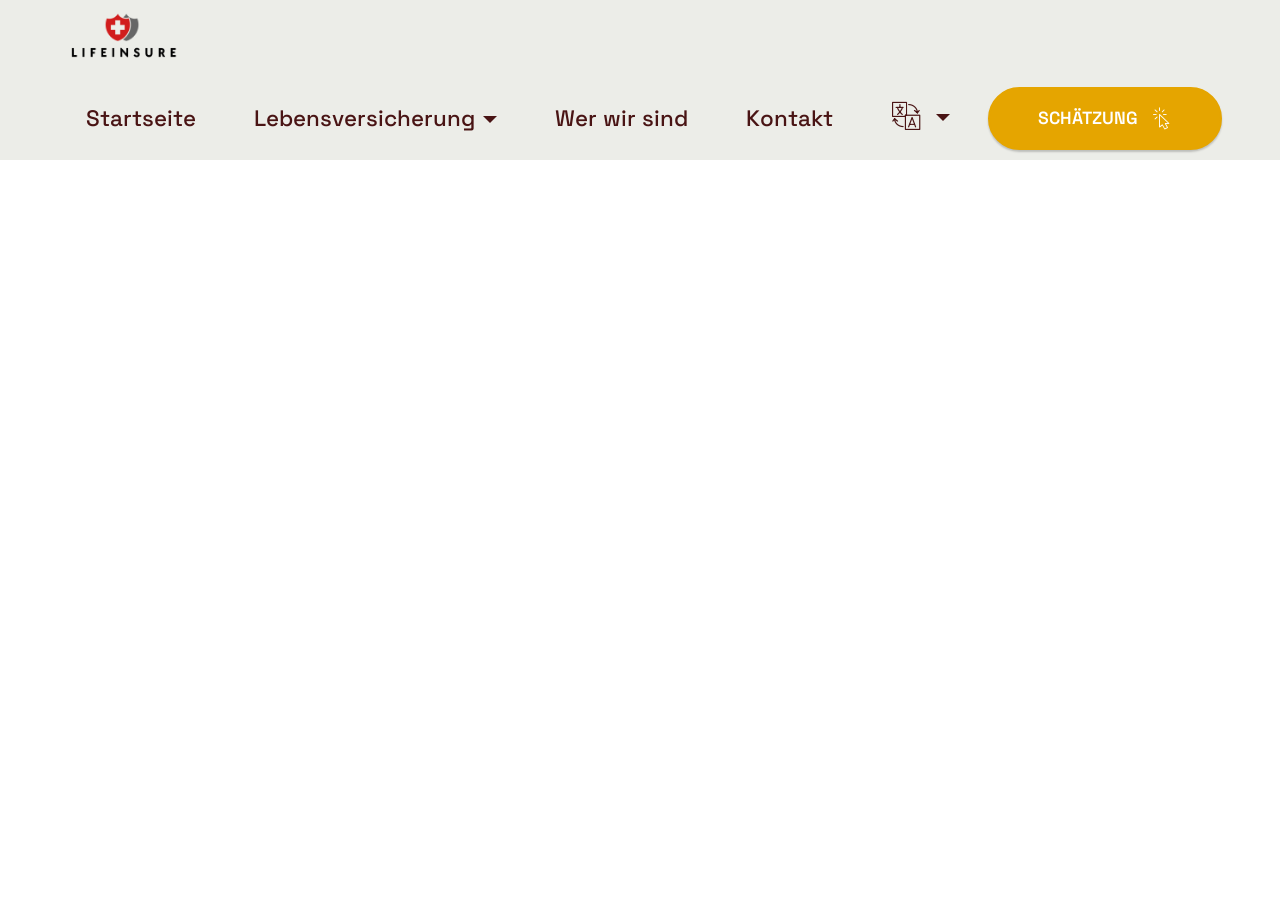
==== commit d5088ad3: "create github pages" ====
--- a/cookie.html
+++ b/cookie.html
@@ -90,8 +90,6 @@
 
 
 <script src="assets/bootstrap/js/bootstrap.bundle.min.js"></script>
-  <script src="assets/web/assets/cookies-alert-plugin/cookies-alert-core.js"></script>
-  <script src="assets/web/assets/cookies-alert-plugin/cookies-alert-script.js"></script>
   <script src="assets/smoothscroll/smooth-scroll.js"></script>
   <script src="assets/ytplayer/index.js"></script>
       <script src="assets/dropdown/js/navbar-dropdown.js"></script>
@@ -99,8 +97,7 @@
   
   
   
-<input name="cookieData" type="hidden" data-cookie-cookiesalerttype="false" data-cookie-customdialogselector="null" data-cookie-colortext="#424a4d" data-cookie-colorbg="rgb(255, 255, 255)" data-cookie-opacityoverlay="0" data-cookie-bgopacity="100" data-cookie-textbutton="OK" data-cookie-rejecttext="REJECT" data-cookie-colorbutton="#491414" data-cookie-rejectcolor="#ffffff" data-cookie-colorlink="#424a4d" data-cookie-underlinelink="true" data-cookie-text="We use cookies to give you the best experience. Read our <a href='privacy.html'>cookie policy</a>.">
-   <div id="scrollToTop" class="scrollToTop mbr-arrow-up"><a style="text-align: center;"><i class="mbr-arrow-up-icon mbr-arrow-up-icon-cm cm-icon cm-icon-smallarrow-up"></i></a></div>
+ <div id="scrollToTop" class="scrollToTop mbr-arrow-up"><a style="text-align: center;"><i class="mbr-arrow-up-icon mbr-arrow-up-icon-cm cm-icon cm-icon-smallarrow-up"></i></a></div>
     <input name="animation" type="hidden">
   
 <script>"use strict";if("loading"in HTMLImageElement.prototype){document.querySelectorAll('img[loading="lazy"]').forEach(e=>{e.src=e.dataset.src;if(e.getAttribute("style")){e.setAttribute("data-temp-style",e.getAttribute("style"))};if(e.getAttribute("data-aspectratio")){e.style.paddingTop=100*e.getAttribute("data-aspectratio")+"%";e.style.height=0;}e.onload=function(){if(e.getAttribute("data-temp-style")){e.setAttribute("style", e.getAttribute("data-temp-style"))}else{e.removeAttribute("style")};e.removeAttribute("data-temp-style")}})}else{const e=document.createElement("script");e.src="https://cdnjs.cloudflare.com/ajax/libs/lazysizes/5.1.2/lazysizes.min.js";document.body.appendChild(e)}</script>
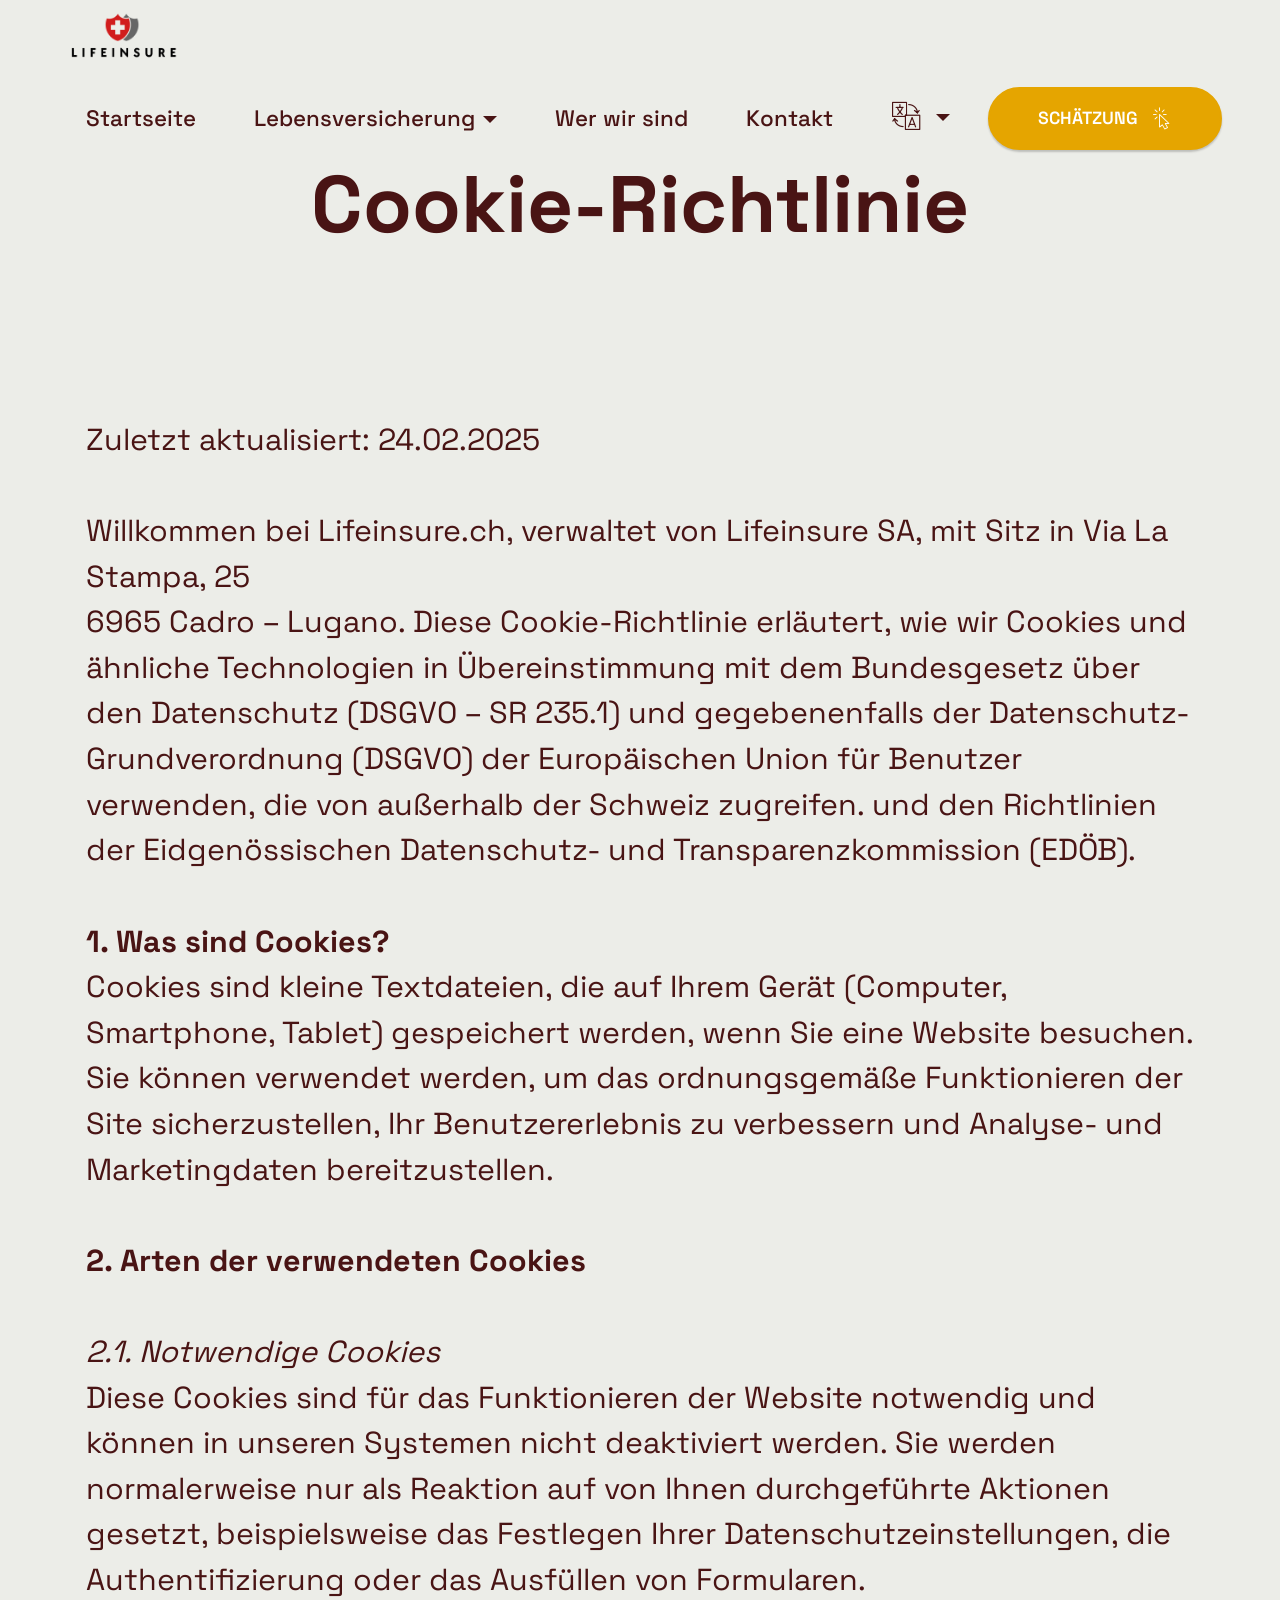
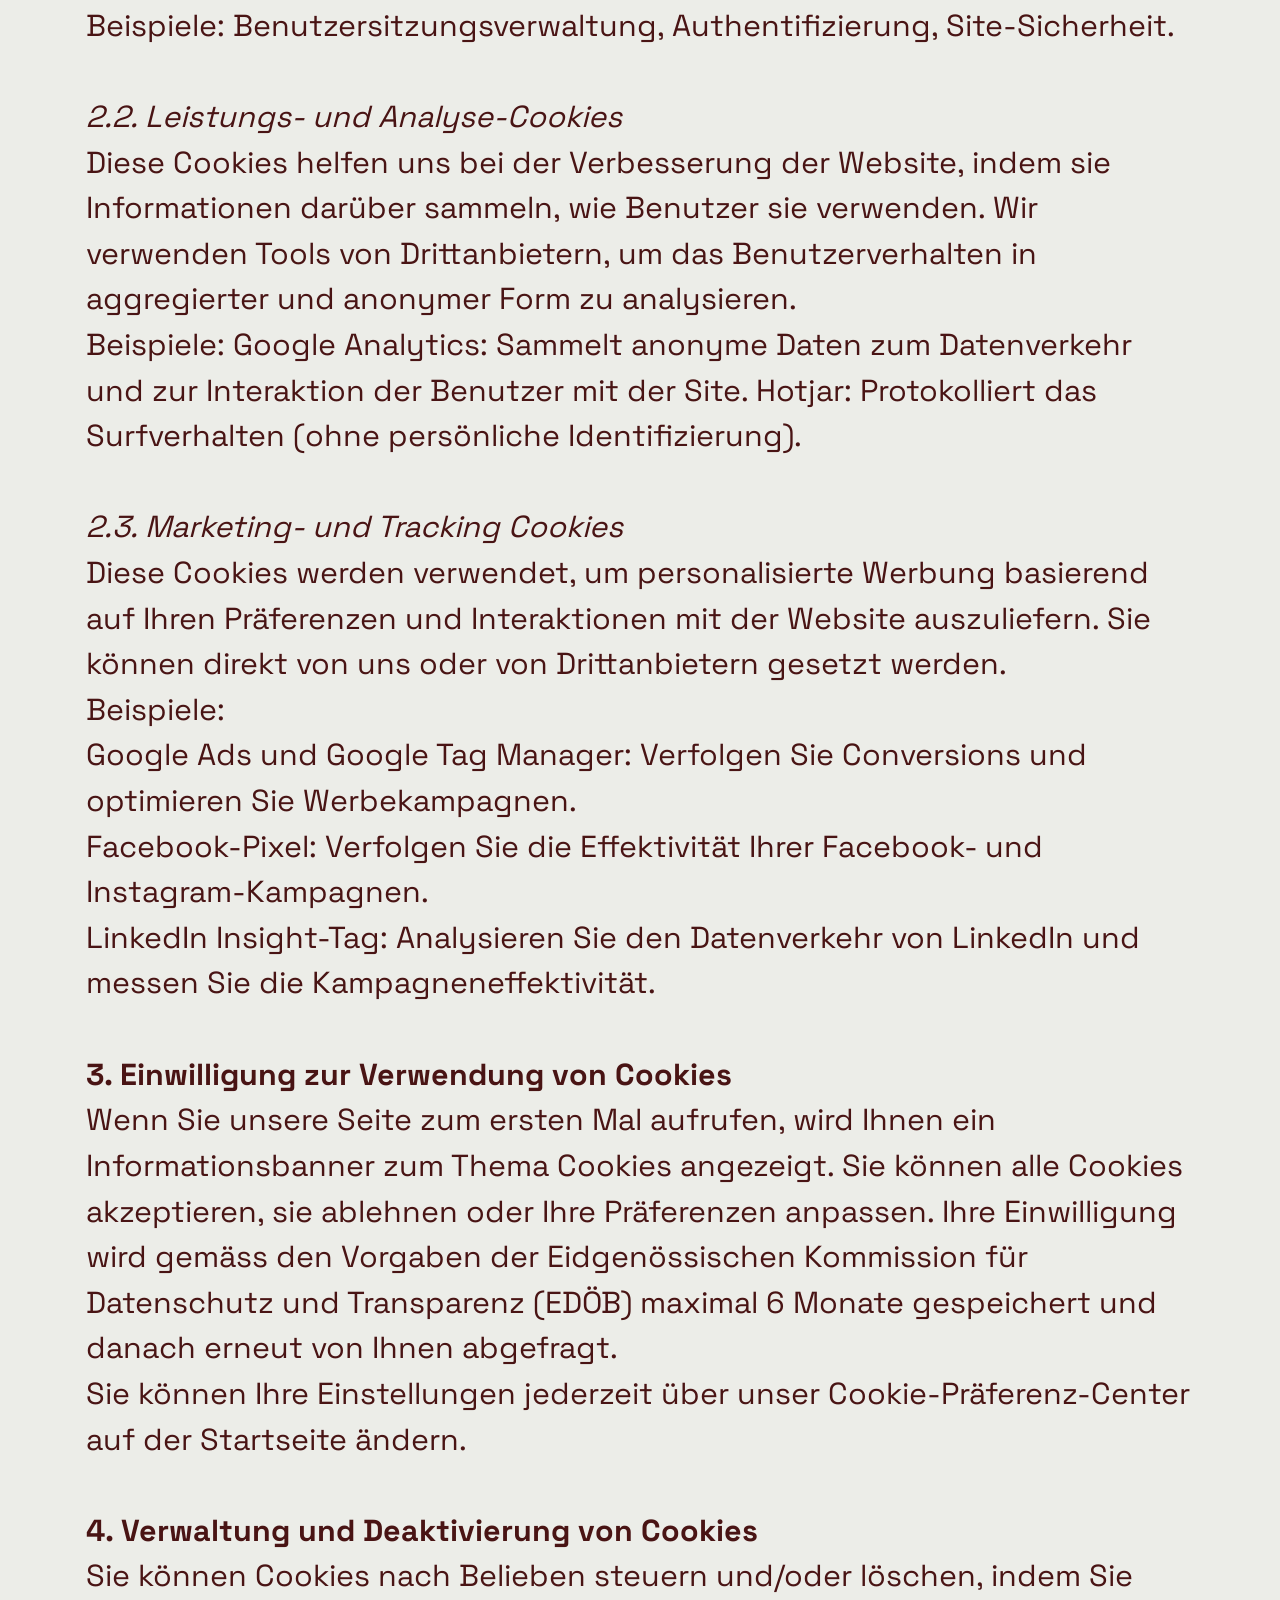
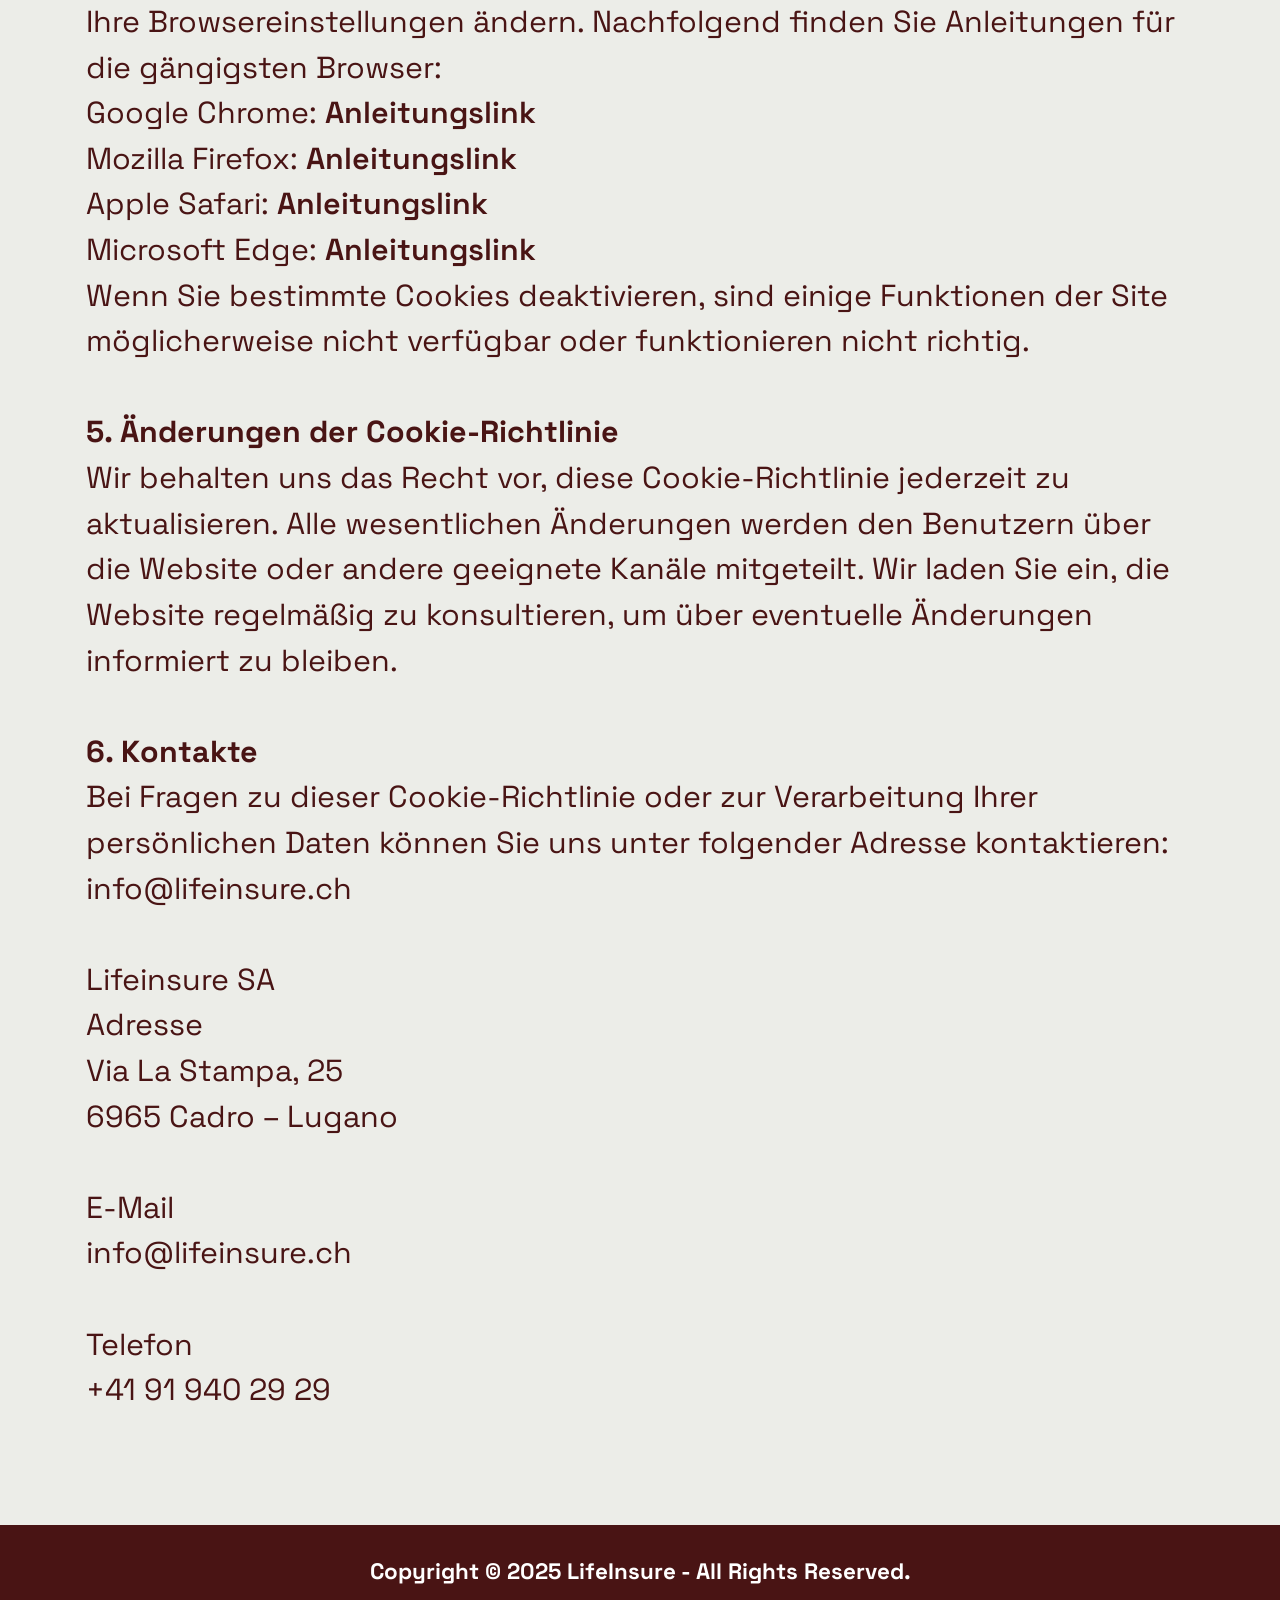
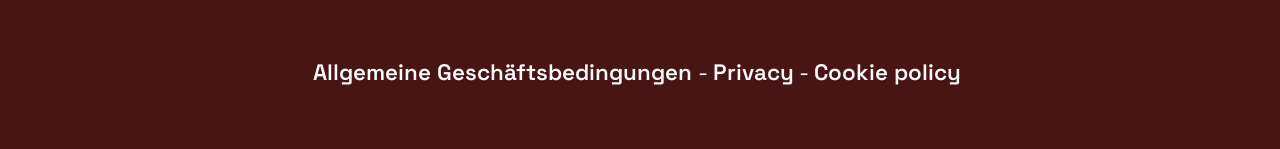
==== commit f588f977: "create github pages" ====
--- a/cookie.html
+++ b/cookie.html
@@ -1,5 +1,5 @@
 <!DOCTYPE html>
-<html  lang="it">
+<html  lang="de">
 <head>
   
   <meta charset="UTF-8">
@@ -65,7 +65,7 @@
                     <li class="nav-item"><a class="nav-link link text-primary display-7" href="ch-de.html#forms03-1n">Wer wir sind</a>
                     </li>
                     <li class="nav-item"><a class="nav-link link text-primary display-7" href="ch-de.html#forms03-1n">Kontakt</a>
-                    </li><li class="nav-item dropdown"><a class="nav-link link text-primary dropdown-toggle display-7" href="index.html#forms03-5" data-toggle="dropdown-submenu" data-bs-toggle="dropdown" data-bs-auto-close="outside" aria-expanded="false"><span class="icon54-v1-translate2 mbr-iconfont mbr-iconfont-btn"></span></a><div class="dropdown-menu" aria-labelledby="dropdown-852"><a class="text-primary dropdown-item display-7" href="https://lifeinsure-mobirisesite-com.translate.goog/?_x_tr_sl=it&_x_tr_tl=de&_x_tr_hl=it&_x_tr_pto=wapp" target="_blank">Deutsch</a><a class="text-primary dropdown-item display-7" href="https://lifeinsure-mobirisesite-com.translate.goog/?_x_tr_sl=it&_x_tr_tl=fr&_x_tr_hl=it&_x_tr_pto=wapp" target="_blank">Français</a><a class="text-primary show dropdown-item display-7" href="https://lifeinsure-mobirisesite-com.translate.goog/?_x_tr_sl=it&_x_tr_tl=en&_x_tr_hl=it&_x_tr_pto=wapp" target="_blank">Italiano<br></a></div></li></ul>
+                    </li><li class="nav-item dropdown"><a class="nav-link link text-primary dropdown-toggle show display-7" href="index.html#forms03-5" data-toggle="dropdown-submenu" data-bs-toggle="dropdown" data-bs-auto-close="outside" aria-expanded="true"><span class="icon54-v1-translate2 mbr-iconfont mbr-iconfont-btn"></span></a><div class="dropdown-menu show" aria-labelledby="dropdown-852" data-bs-popper="none"><a class="text-primary dropdown-item display-7" href="https://fr.lifeinsure.ch" target="_blank">Français</a><a class="text-primary show dropdown-item display-7" href="https://it.lifeinsure.ch" target="_blank">Italiano<br></a></div></li></ul>
                 
                 <div class="navbar-buttons mbr-section-btn"><a class="btn btn-lg btn-danger display-4" href="ch-de.html#features04-1b"><span class="icon54-v1-click-1 mbr-iconfont mbr-iconfont-btn"></span>SCHÄTZUNG&nbsp;</a></div>
             </div>
@@ -73,7 +73,88 @@
     </nav>
 </section>
 
-<section data-bs-version="5.1" once="" class="cid-uDJYkQG8f3" id="footer01-3f">
+<section data-bs-version="5.1" class="inspirem5 article4 cid-uDKfwotFH7" id="article04-3l">
+    
+
+    
+    
+    <div class="container">
+        <div class="row justify-content-center">
+            <div class="title col-md-12 col-lg-12">
+                <h3 class="mbr-section-title mbr-fonts-style align-center mb-4 display-1"><strong>Cookie-Richtlinie</strong></h3>
+                <h4 class="mbr-section-subtitle align-center mbr-fonts-style mb-4 display-5"><div><br></div><br><div><br></div><div>Zuletzt aktualisiert: 24.02.2025</div><br><div>
+</div><div>Willkommen bei Lifeinsure.ch, verwaltet von Lifeinsure SA, mit Sitz in Via La Stampa, 25
+</div><div>6965 Cadro – Lugano. Diese Cookie-Richtlinie erläutert, wie wir Cookies und ähnliche Technologien in Übereinstimmung mit dem Bundesgesetz über den Datenschutz (DSGVO – SR 235.1) und gegebenenfalls der Datenschutz-Grundverordnung (DSGVO) der Europäischen Union für Benutzer verwenden, die von außerhalb der Schweiz zugreifen. und den Richtlinien der Eidgenössischen Datenschutz- und Transparenzkommission (EDÖB).</div><br><div>
+</div><div><strong>1. Was sind Cookies?
+</strong></div><div>Cookies sind kleine Textdateien, die auf Ihrem Gerät (Computer, Smartphone, Tablet) gespeichert werden, wenn Sie eine Website besuchen. Sie können verwendet werden, um das ordnungsgemäße Funktionieren der Site sicherzustellen, Ihr Benutzererlebnis zu verbessern und Analyse- und Marketingdaten bereitzustellen.</div><br><div>
+</div><div><strong>2. Arten der verwendeten Cookies</strong></div><br><div><strong>
+</strong></div><div><em>2.1. Notwendige Cookies
+</em></div><div>Diese Cookies sind für das Funktionieren der Website notwendig und können in unseren Systemen nicht deaktiviert werden. Sie werden normalerweise nur als Reaktion auf von Ihnen durchgeführte Aktionen gesetzt, beispielsweise das Festlegen Ihrer Datenschutzeinstellungen, die Authentifizierung oder das Ausfüllen von Formularen.
+</div><div>Beispiele: Benutzersitzungsverwaltung, Authentifizierung, Site-Sicherheit.</div><br><div>
+</div><div><em>2.2. Leistungs- und Analyse-Cookies
+</em></div><div>Diese Cookies helfen uns bei der Verbesserung der Website, indem sie Informationen darüber sammeln, wie Benutzer sie verwenden. Wir verwenden Tools von Drittanbietern, um das Benutzerverhalten in aggregierter und anonymer Form zu analysieren.
+</div><div>Beispiele: Google Analytics: Sammelt anonyme Daten zum Datenverkehr und zur Interaktion der Benutzer mit der Site.  Hotjar: Protokolliert das Surfverhalten (ohne persönliche Identifizierung).</div><br><div>
+</div><div><em>2.3. Marketing- und Tracking Cookies
+</em></div><div>Diese Cookies werden verwendet, um personalisierte Werbung basierend auf Ihren Präferenzen und Interaktionen mit der Website auszuliefern. Sie können direkt von uns oder von Drittanbietern gesetzt werden.
+</div><div>Beispiele: 
+</div><div>Google Ads und Google Tag Manager: Verfolgen Sie Conversions und optimieren Sie Werbekampagnen.
+</div><div>Facebook-Pixel: Verfolgen Sie die Effektivität Ihrer Facebook- und Instagram-Kampagnen.
+</div><div>LinkedIn Insight-Tag: Analysieren Sie den Datenverkehr von LinkedIn und messen Sie die Kampagneneffektivität.</div><br><div>
+</div><div><strong>3. Einwilligung zur Verwendung von Cookies
+</strong></div><div>Wenn Sie unsere Seite zum ersten Mal aufrufen, wird Ihnen ein Informationsbanner zum Thema Cookies angezeigt. Sie können alle Cookies akzeptieren, sie ablehnen oder Ihre Präferenzen anpassen. Ihre Einwilligung wird gemäss den Vorgaben der Eidgenössischen Kommission für Datenschutz und Transparenz (EDÖB) maximal 6 Monate gespeichert und danach erneut von Ihnen abgefragt.
+</div><div>Sie können Ihre Einstellungen jederzeit über unser Cookie-Präferenz-Center auf der Startseite ändern.</div><br><div>
+</div><div><strong>4. Verwaltung und Deaktivierung von Cookies
+</strong></div><div>Sie können Cookies nach Belieben steuern und/oder löschen, indem Sie Ihre Browsereinstellungen ändern. Nachfolgend finden Sie Anleitungen für die gängigsten Browser:
+</div><div>Google Chrome: <a href="https://support.google.com/chrome/answer/95647?hl=de" class="text-primary" target="_blank">Anleitungslink</a>
+</div><div>Mozilla Firefox: <a href="https://support.mozilla.org/de/kb/cookies-informationen-websites-auf-ihrem-computer" class="text-primary" target="_blank">Anleitungslink</a>
+</div><div>Apple Safari: <a href="https://support.apple.com/de-de/guide/safari/sfri11471/mac" class="text-primary" target="_blank">Anleitungslink</a>
+</div><div>Microsoft Edge: <a href="https://support.microsoft.com/de-de/windows/verwalten-von-cookies-in-microsoft-edge-anzeigen-zulassen-blockieren-l%C3%B6schen-und-verwenden-168dab11-0753-043d-7c16-ede5947fc64d" class="text-primary" target="_blank">Anleitungslink</a>
+</div><div>Wenn Sie bestimmte Cookies deaktivieren, sind einige Funktionen der Site möglicherweise nicht verfügbar oder funktionieren nicht richtig.</div><br><div>
+</div><div><strong>5. Änderungen der Cookie-Richtlinie
+</strong></div><div>Wir behalten uns das Recht vor, diese Cookie-Richtlinie jederzeit zu aktualisieren. Alle wesentlichen Änderungen werden den Benutzern über die Website oder andere geeignete Kanäle mitgeteilt. Wir laden Sie ein, die Website regelmäßig zu konsultieren, um über eventuelle Änderungen informiert zu bleiben.</div><br><div>
+</div><div><strong>6. Kontakte
+</strong></div><div>Bei Fragen zu dieser Cookie-Richtlinie oder zur Verarbeitung Ihrer persönlichen Daten können Sie uns unter folgender Adresse kontaktieren: info@lifeinsure.ch</div><br><div>
+</div><div>Lifeinsure SA
+</div><div>Adresse
+</div><div>Via La Stampa, 25
+</div><div>6965 Cadro – Lugano</div><br><div>
+</div><div>E-Mail
+</div><div>info@lifeinsure.ch</div><br><div>
+</div><div>Telefon
+</div><div>+41 91 940 29 29</div><div>
+</div><div>
+</div><div>
+</div><div>
+</div><div>
+</div><div>
+</div><div>
+</div><div>
+</div><div>
+</div><div>
+</div><div>
+</div><div>
+</div><div>
+</div><div>
+</div><div>
+</div><div>
+</div><div>
+</div><div>
+</div><div>
+</div><div>
+</div><div>
+</div><div>
+</div><div>
+</div><div>
+</div><div>
+</div><div>
+</div></h4>
+                
+            </div>
+        </div>
+    </div>
+</section>
+
+<section data-bs-version="5.1" once="" class="cid-uDKe5Iwf94" id="footer01-3i">
 
     
 
@@ -82,7 +163,7 @@
     <div class="container">
         <div class="media-container-row align-center mbr-white">
             <div class="col-12">
-                <p class="mbr-text mb-0 mbr-fonts-style display-4"><strong>Copyright&nbsp;© 2025 LifeInsure - Allgemeine Geschäftsbedingungen&nbsp;&nbsp;- All Rights Reserved.</strong><br><br></p>
+                <p class="mbr-text mb-0 mbr-fonts-style display-7"><strong>Copyright&nbsp;© 2025 LifeInsure - All Rights Reserved.</strong><br><strong><br></strong><br><a href="terms-and-conditions.html" class="text-white text-primary">Allgemeine Geschäftsbedingungen </a> - <a href="privacy.html" class="text-white text-primary">Privacy</a> - <a href="cookie.html" class="text-white">Cookie policy</a>&nbsp;<br></p>
             </div>
         </div>
     </div>
--- a/assets/mobirise/css/mbr-additional.css
+++ b/assets/mobirise/css/mbr-additional.css
@@ -2289,11 +2289,6 @@
 .cid-uwdoK5Nclh .mbr-section-subtitle {
   color: #491414;
 }
-.cid-uwdsaDyjpZ {
-  padding-top: 30px;
-  padding-bottom: 30px;
-  background-color: #491414;
-}
 .cid-uwgAALqC8G.popup-builder {
   background-color: #ffffff;
 }
@@ -2891,6 +2886,11 @@
 }
 .cid-uCIcBhk3bl .mbr-section-btn .btn {
   margin: 0;
+}
+.cid-uDKe5Iwf94 {
+  padding-top: 30px;
+  padding-bottom: 60px;
+  background-color: #491414;
 }
 .cid-uCqBlXEDOY {
   z-index: 1000;
@@ -4483,9 +4483,9 @@
 .cid-uCqBmfq3cH .mbr-section-subtitle {
   color: #491414;
 }
-.cid-uCqBmgk6da {
+.cid-uDKe5Iwf94 {
   padding-top: 30px;
-  padding-bottom: 30px;
+  padding-bottom: 60px;
   background-color: #491414;
 }
 .cid-uCqBmh9EK6.popup-builder {
@@ -5176,6 +5176,11 @@
 .cid-uDJZiTUJbl .mbr-section-subtitle DIV {
   text-align: left;
 }
+.cid-uDKe5Iwf94 {
+  padding-top: 30px;
+  padding-bottom: 60px;
+  background-color: #491414;
+}
 .cid-uDJYkQcoXf {
   z-index: 1000;
   width: 100%;
@@ -5539,8 +5544,402 @@
     left: -1rem;
   }
 }
-.cid-uDJYkQG8f3 {
+.cid-uDKfwotFH7 {
+  padding-top: 10rem;
+  padding-bottom: 5rem;
+  background-color: #ecede8;
+}
+.cid-uDKfwotFH7 .mbr-fallback-image.disabled {
+  display: none;
+}
+.cid-uDKfwotFH7 .mbr-fallback-image {
+  display: block;
+  background-size: cover;
+  background-position: center center;
+  width: 100%;
+  height: 100%;
+  position: absolute;
+  top: 0;
+}
+.cid-uDKfwotFH7 .mbr-section-subtitle {
+  color: #491414;
+}
+.cid-uDKfwotFH7 .mbr-section-title {
+  color: #491414;
+}
+.cid-uDKfwotFH7 .mbr-section-subtitle DIV {
+  text-align: left;
+}
+.cid-uDKe5Iwf94 {
   padding-top: 30px;
-  padding-bottom: 30px;
+  padding-bottom: 60px;
   background-color: #491414;
 }
+.cid-uDKesovbF5 {
+  z-index: 1000;
+  width: 100%;
+}
+.cid-uDKesovbF5 nav.navbar {
+  position: fixed;
+}
+.cid-uDKesovbF5 .dropdown-item:before {
+  font-family: Moririse2 !important;
+  content: "\e966";
+  display: inline-block;
+  width: 0;
+  position: absolute;
+  left: 1rem;
+  top: 0.5rem;
+  margin-right: 0.5rem;
+  line-height: 1;
+  font-size: inherit;
+  vertical-align: middle;
+  text-align: center;
+  overflow: hidden;
+  transform: scale(0, 1);
+  transition: all 0.25s ease-in-out;
+}
+.cid-uDKesovbF5 .dropdown-menu {
+  padding: 0;
+  border-radius: 4px;
+  box-shadow: 0 1px 3px 0 rgba(0, 0, 0, 0.1);
+}
+.cid-uDKesovbF5 .dropdown-item {
+  border-bottom: 1px solid #e6e6e6;
+}
+.cid-uDKesovbF5 .dropdown-item:hover,
+.cid-uDKesovbF5 .dropdown-item:focus {
+  background: #491414 !important;
+  color: white !important;
+}
+.cid-uDKesovbF5 .dropdown-item:hover span {
+  color: white;
+}
+.cid-uDKesovbF5 .dropdown-item:first-child {
+  border-top-left-radius: 4px;
+  border-top-right-radius: 4px;
+}
+.cid-uDKesovbF5 .dropdown-item:last-child {
+  border-bottom: none;
+  border-bottom-left-radius: 4px;
+  border-bottom-right-radius: 4px;
+}
+.cid-uDKesovbF5 .nav-dropdown .link {
+  padding: 0 0.3em !important;
+  margin: 0.667em 1em !important;
+}
+.cid-uDKesovbF5 .nav-dropdown .link.dropdown-toggle::after {
+  margin-left: 0.5rem;
+  margin-top: 0.2rem;
+}
+.cid-uDKesovbF5 .nav-link {
+  position: relative;
+}
+.cid-uDKesovbF5 .container {
+  display: flex;
+  margin: auto;
+}
+@media (min-width: 992px) {
+  .cid-uDKesovbF5 .container {
+    flex-wrap: nowrap;
+  }
+}
+.cid-uDKesovbF5 .iconfont-wrapper {
+  color: #000000 !important;
+  font-size: 1.5rem;
+  padding-right: 0.5rem;
+}
+.cid-uDKesovbF5 .dropdown-menu,
+.cid-uDKesovbF5 .navbar.opened {
+  background: #ecede8 !important;
+}
+.cid-uDKesovbF5 .nav-item:focus,
+.cid-uDKesovbF5 .nav-link:focus {
+  outline: none;
+}
+.cid-uDKesovbF5 .dropdown .dropdown-menu .dropdown-item {
+  width: auto;
+  transition: all 0.25s ease-in-out;
+}
+.cid-uDKesovbF5 .dropdown .dropdown-menu .dropdown-item::after {
+  right: 0.5rem;
+}
+.cid-uDKesovbF5 .dropdown .dropdown-menu .dropdown-item .mbr-iconfont {
+  margin-right: 0.5rem;
+  vertical-align: sub;
+}
+.cid-uDKesovbF5 .dropdown .dropdown-menu .dropdown-item .mbr-iconfont:before {
+  display: inline-block;
+  transform: scale(1, 1);
+  transition: all 0.25s ease-in-out;
+}
+.cid-uDKesovbF5 .collapsed .dropdown-menu .dropdown-item:before {
+  display: none;
+}
+.cid-uDKesovbF5 .collapsed .dropdown .dropdown-menu .dropdown-item {
+  padding: 0.235em 1.5em 0.235em 1.5em !important;
+  transition: none;
+  margin: 0 !important;
+}
+.cid-uDKesovbF5 .navbar {
+  min-height: 70px;
+  transition: all 0.3s;
+  border-bottom: 1px solid transparent;
+  background: #ecede8;
+  backdrop-filter: blur(5px);
+}
+.cid-uDKesovbF5 .navbar.opened {
+  transition: all 0.3s;
+}
+.cid-uDKesovbF5 .navbar .dropdown-item {
+  padding: 0.5rem 1.8rem;
+}
+.cid-uDKesovbF5 .navbar .navbar-logo img {
+  width: auto;
+}
+.cid-uDKesovbF5 .navbar .navbar-collapse {
+  justify-content: flex-end;
+  z-index: 1;
+}
+.cid-uDKesovbF5 .navbar.collapsed {
+  justify-content: center;
+}
+.cid-uDKesovbF5 .navbar.collapsed .nav-item .nav-link::before {
+  display: none;
+}
+.cid-uDKesovbF5 .navbar.collapsed.opened .dropdown-menu {
+  top: 0;
+}
+@media (min-width: 992px) {
+  .cid-uDKesovbF5 .navbar.collapsed.opened:not(.navbar-short) .navbar-collapse {
+    max-height: calc(98.5vh - 3.6rem);
+  }
+}
+.cid-uDKesovbF5 .navbar.collapsed .dropdown-menu .dropdown-submenu {
+  left: 0 !important;
+}
+.cid-uDKesovbF5 .navbar.collapsed .dropdown-menu .dropdown-item:after {
+  right: auto;
+}
+.cid-uDKesovbF5 .navbar.collapsed .dropdown-menu .dropdown-toggle[data-toggle="dropdown-submenu"]:after {
+  margin-left: 0.5rem;
+  margin-top: 0.2rem;
+  border-top: 0.35em solid;
+  border-right: 0.35em solid transparent;
+  border-left: 0.35em solid transparent;
+  border-bottom: 0;
+  top: 41%;
+}
+.cid-uDKesovbF5 .navbar.collapsed ul.navbar-nav li {
+  margin: auto;
+}
+.cid-uDKesovbF5 .navbar.collapsed .dropdown-menu .dropdown-item {
+  padding: 0.25rem 1.5rem;
+  text-align: center;
+}
+.cid-uDKesovbF5 .navbar.collapsed .icons-menu {
+  padding-left: 0;
+  padding-right: 0;
+  padding-top: 0.5rem;
+  padding-bottom: 0.5rem;
+}
+@media (max-width: 991px) {
+  .cid-uDKesovbF5 .navbar .nav-item .nav-link::before {
+    display: none;
+  }
+  .cid-uDKesovbF5 .navbar.opened .dropdown-menu {
+    top: 0;
+  }
+  .cid-uDKesovbF5 .navbar .dropdown-menu .dropdown-submenu {
+    left: 0 !important;
+  }
+  .cid-uDKesovbF5 .navbar .dropdown-menu .dropdown-item:after {
+    right: auto;
+  }
+  .cid-uDKesovbF5 .navbar .dropdown-menu .dropdown-toggle[data-toggle="dropdown-submenu"]:after {
+    margin-left: 0.5rem;
+    margin-top: 0.2rem;
+    border-top: 0.35em solid;
+    border-right: 0.35em solid transparent;
+    border-left: 0.35em solid transparent;
+    border-bottom: 0;
+    top: 40%;
+  }
+  .cid-uDKesovbF5 .navbar .navbar-logo img {
+    height: 3rem !important;
+  }
+  .cid-uDKesovbF5 .navbar ul.navbar-nav li {
+    margin: auto;
+  }
+  .cid-uDKesovbF5 .navbar .dropdown-menu .dropdown-item {
+    padding: 0.25rem 1.5rem !important;
+    text-align: center;
+  }
+  .cid-uDKesovbF5 .navbar .navbar-brand {
+    flex-shrink: initial;
+    flex-basis: auto;
+    word-break: break-word;
+    padding-right: 2rem;
+  }
+  .cid-uDKesovbF5 .navbar .navbar-toggler {
+    flex-basis: auto;
+  }
+  .cid-uDKesovbF5 .navbar .icons-menu {
+    padding-left: 0;
+    padding-top: 0.5rem;
+    padding-bottom: 0.5rem;
+  }
+}
+@media (max-width: 991px) and (max-width: 767px) {
+  .cid-uDKesovbF5 .navbar .navbar-brand {
+    width: calc(100% - 31px);
+  }
+}
+.cid-uDKesovbF5 .navbar.navbar-short {
+  min-height: 60px;
+}
+.cid-uDKesovbF5 .navbar.navbar-short .navbar-logo img {
+  height: 2.5rem !important;
+}
+.cid-uDKesovbF5 .navbar.navbar-short .navbar-brand {
+  min-height: 60px;
+  padding: 0;
+}
+.cid-uDKesovbF5 .navbar-brand {
+  min-height: 70px;
+  flex-shrink: 0;
+  align-items: center;
+  margin-right: 0;
+  padding: 10px 0;
+  transition: all 0.3s;
+  word-break: break-word;
+  z-index: 1;
+}
+.cid-uDKesovbF5 .navbar-brand .navbar-caption {
+  line-height: inherit !important;
+}
+.cid-uDKesovbF5 .navbar-brand .navbar-logo a {
+  outline: none;
+}
+.cid-uDKesovbF5 .dropdown-item.active,
+.cid-uDKesovbF5 .dropdown-item:active {
+  background-color: transparent;
+}
+.cid-uDKesovbF5 .navbar-expand-lg .navbar-nav .nav-link {
+  padding: 0;
+}
+.cid-uDKesovbF5 .nav-dropdown .link.dropdown-toggle {
+  margin-right: 1.667em;
+}
+.cid-uDKesovbF5 .nav-dropdown .link.dropdown-toggle[aria-expanded="true"] {
+  margin-right: 0;
+  padding: 0.667em 1.667em;
+}
+.cid-uDKesovbF5 .navbar.navbar-expand-lg .dropdown .dropdown-menu {
+  background: #ecede8;
+}
+.cid-uDKesovbF5 .navbar.navbar-expand-lg .dropdown .dropdown-menu .dropdown-submenu {
+  margin: 0;
+  left: 100%;
+}
+.cid-uDKesovbF5 .navbar .dropdown.open > .dropdown-menu {
+  display: block;
+}
+.cid-uDKesovbF5 ul.navbar-nav {
+  flex-wrap: wrap;
+}
+.cid-uDKesovbF5 .navbar-buttons {
+  text-align: center;
+  min-width: 170px;
+}
+.cid-uDKesovbF5 button.navbar-toggler {
+  outline: none;
+  width: 31px;
+  height: 20px;
+  cursor: pointer;
+  transition: all 0.2s;
+  position: relative;
+  align-self: center;
+}
+.cid-uDKesovbF5 button.navbar-toggler .hamburger span {
+  position: absolute;
+  right: 0;
+  width: 30px;
+  height: 2px;
+  border-right: 5px;
+  background-color: #d71313;
+}
+.cid-uDKesovbF5 button.navbar-toggler .hamburger span:nth-child(1) {
+  top: 0;
+  transition: all 0.2s;
+}
+.cid-uDKesovbF5 button.navbar-toggler .hamburger span:nth-child(2) {
+  top: 8px;
+  transition: all 0.15s;
+}
+.cid-uDKesovbF5 button.navbar-toggler .hamburger span:nth-child(3) {
+  top: 8px;
+  transition: all 0.15s;
+}
+.cid-uDKesovbF5 button.navbar-toggler .hamburger span:nth-child(4) {
+  top: 16px;
+  transition: all 0.2s;
+}
+.cid-uDKesovbF5 nav.opened .hamburger span:nth-child(1) {
+  top: 8px;
+  width: 0;
+  opacity: 0;
+  right: 50%;
+  transition: all 0.2s;
+}
+.cid-uDKesovbF5 nav.opened .hamburger span:nth-child(2) {
+  transform: rotate(45deg);
+  transition: all 0.25s;
+}
+.cid-uDKesovbF5 nav.opened .hamburger span:nth-child(3) {
+  transform: rotate(-45deg);
+  transition: all 0.25s;
+}
+.cid-uDKesovbF5 nav.opened .hamburger span:nth-child(4) {
+  top: 8px;
+  width: 0;
+  opacity: 0;
+  right: 50%;
+  transition: all 0.2s;
+}
+.cid-uDKesovbF5 .navbar-dropdown {
+  padding: 0 1rem;
+  position: fixed;
+}
+.cid-uDKesovbF5 a.nav-link {
+  display: flex;
+  align-items: center;
+  justify-content: center;
+}
+.cid-uDKesovbF5 .icons-menu {
+  flex-wrap: nowrap;
+  display: flex;
+  justify-content: center;
+  padding-left: 1rem;
+  padding-right: 1rem;
+  padding-top: 0.3rem;
+  text-align: center;
+}
+@media screen and (-ms-high-contrast: active), (-ms-high-contrast: none) {
+  .cid-uDKesovbF5 .navbar {
+    height: 70px;
+  }
+  .cid-uDKesovbF5 .navbar.opened {
+    height: auto;
+  }
+  .cid-uDKesovbF5 .nav-item .nav-link:hover::before {
+    width: 175%;
+    max-width: calc(100% + 2rem);
+    left: -1rem;
+  }
+}
+.cid-uDKesoVjbn {
+  padding-top: 30px;
+  padding-bottom: 60px;
+  background-color: #491414;
+}
--- a/assets/mobirise/css/mbr-additional.css
+++ b/assets/mobirise/css/mbr-additional.css
@@ -2289,11 +2289,6 @@
 .cid-uwdoK5Nclh .mbr-section-subtitle {
   color: #491414;
 }
-.cid-uwdsaDyjpZ {
-  padding-top: 30px;
-  padding-bottom: 30px;
-  background-color: #491414;
-}
 .cid-uwgAALqC8G.popup-builder {
   background-color: #ffffff;
 }
@@ -2891,6 +2886,11 @@
 }
 .cid-uCIcBhk3bl .mbr-section-btn .btn {
   margin: 0;
+}
+.cid-uDKe5Iwf94 {
+  padding-top: 30px;
+  padding-bottom: 60px;
+  background-color: #491414;
 }
 .cid-uCqBlXEDOY {
   z-index: 1000;
@@ -4483,9 +4483,9 @@
 .cid-uCqBmfq3cH .mbr-section-subtitle {
   color: #491414;
 }
-.cid-uCqBmgk6da {
+.cid-uDKe5Iwf94 {
   padding-top: 30px;
-  padding-bottom: 30px;
+  padding-bottom: 60px;
   background-color: #491414;
 }
 .cid-uCqBmh9EK6.popup-builder {
@@ -5176,6 +5176,11 @@
 .cid-uDJZiTUJbl .mbr-section-subtitle DIV {
   text-align: left;
 }
+.cid-uDKe5Iwf94 {
+  padding-top: 30px;
+  padding-bottom: 60px;
+  background-color: #491414;
+}
 .cid-uDJYkQcoXf {
   z-index: 1000;
   width: 100%;
@@ -5539,8 +5544,402 @@
     left: -1rem;
   }
 }
-.cid-uDJYkQG8f3 {
+.cid-uDKfwotFH7 {
+  padding-top: 10rem;
+  padding-bottom: 5rem;
+  background-color: #ecede8;
+}
+.cid-uDKfwotFH7 .mbr-fallback-image.disabled {
+  display: none;
+}
+.cid-uDKfwotFH7 .mbr-fallback-image {
+  display: block;
+  background-size: cover;
+  background-position: center center;
+  width: 100%;
+  height: 100%;
+  position: absolute;
+  top: 0;
+}
+.cid-uDKfwotFH7 .mbr-section-subtitle {
+  color: #491414;
+}
+.cid-uDKfwotFH7 .mbr-section-title {
+  color: #491414;
+}
+.cid-uDKfwotFH7 .mbr-section-subtitle DIV {
+  text-align: left;
+}
+.cid-uDKe5Iwf94 {
   padding-top: 30px;
-  padding-bottom: 30px;
+  padding-bottom: 60px;
   background-color: #491414;
 }
+.cid-uDKesovbF5 {
+  z-index: 1000;
+  width: 100%;
+}
+.cid-uDKesovbF5 nav.navbar {
+  position: fixed;
+}
+.cid-uDKesovbF5 .dropdown-item:before {
+  font-family: Moririse2 !important;
+  content: "\e966";
+  display: inline-block;
+  width: 0;
+  position: absolute;
+  left: 1rem;
+  top: 0.5rem;
+  margin-right: 0.5rem;
+  line-height: 1;
+  font-size: inherit;
+  vertical-align: middle;
+  text-align: center;
+  overflow: hidden;
+  transform: scale(0, 1);
+  transition: all 0.25s ease-in-out;
+}
+.cid-uDKesovbF5 .dropdown-menu {
+  padding: 0;
+  border-radius: 4px;
+  box-shadow: 0 1px 3px 0 rgba(0, 0, 0, 0.1);
+}
+.cid-uDKesovbF5 .dropdown-item {
+  border-bottom: 1px solid #e6e6e6;
+}
+.cid-uDKesovbF5 .dropdown-item:hover,
+.cid-uDKesovbF5 .dropdown-item:focus {
+  background: #491414 !important;
+  color: white !important;
+}
+.cid-uDKesovbF5 .dropdown-item:hover span {
+  color: white;
+}
+.cid-uDKesovbF5 .dropdown-item:first-child {
+  border-top-left-radius: 4px;
+  border-top-right-radius: 4px;
+}
+.cid-uDKesovbF5 .dropdown-item:last-child {
+  border-bottom: none;
+  border-bottom-left-radius: 4px;
+  border-bottom-right-radius: 4px;
+}
+.cid-uDKesovbF5 .nav-dropdown .link {
+  padding: 0 0.3em !important;
+  margin: 0.667em 1em !important;
+}
+.cid-uDKesovbF5 .nav-dropdown .link.dropdown-toggle::after {
+  margin-left: 0.5rem;
+  margin-top: 0.2rem;
+}
+.cid-uDKesovbF5 .nav-link {
+  position: relative;
+}
+.cid-uDKesovbF5 .container {
+  display: flex;
+  margin: auto;
+}
+@media (min-width: 992px) {
+  .cid-uDKesovbF5 .container {
+    flex-wrap: nowrap;
+  }
+}
+.cid-uDKesovbF5 .iconfont-wrapper {
+  color: #000000 !important;
+  font-size: 1.5rem;
+  padding-right: 0.5rem;
+}
+.cid-uDKesovbF5 .dropdown-menu,
+.cid-uDKesovbF5 .navbar.opened {
+  background: #ecede8 !important;
+}
+.cid-uDKesovbF5 .nav-item:focus,
+.cid-uDKesovbF5 .nav-link:focus {
+  outline: none;
+}
+.cid-uDKesovbF5 .dropdown .dropdown-menu .dropdown-item {
+  width: auto;
+  transition: all 0.25s ease-in-out;
+}
+.cid-uDKesovbF5 .dropdown .dropdown-menu .dropdown-item::after {
+  right: 0.5rem;
+}
+.cid-uDKesovbF5 .dropdown .dropdown-menu .dropdown-item .mbr-iconfont {
+  margin-right: 0.5rem;
+  vertical-align: sub;
+}
+.cid-uDKesovbF5 .dropdown .dropdown-menu .dropdown-item .mbr-iconfont:before {
+  display: inline-block;
+  transform: scale(1, 1);
+  transition: all 0.25s ease-in-out;
+}
+.cid-uDKesovbF5 .collapsed .dropdown-menu .dropdown-item:before {
+  display: none;
+}
+.cid-uDKesovbF5 .collapsed .dropdown .dropdown-menu .dropdown-item {
+  padding: 0.235em 1.5em 0.235em 1.5em !important;
+  transition: none;
+  margin: 0 !important;
+}
+.cid-uDKesovbF5 .navbar {
+  min-height: 70px;
+  transition: all 0.3s;
+  border-bottom: 1px solid transparent;
+  background: #ecede8;
+  backdrop-filter: blur(5px);
+}
+.cid-uDKesovbF5 .navbar.opened {
+  transition: all 0.3s;
+}
+.cid-uDKesovbF5 .navbar .dropdown-item {
+  padding: 0.5rem 1.8rem;
+}
+.cid-uDKesovbF5 .navbar .navbar-logo img {
+  width: auto;
+}
+.cid-uDKesovbF5 .navbar .navbar-collapse {
+  justify-content: flex-end;
+  z-index: 1;
+}
+.cid-uDKesovbF5 .navbar.collapsed {
+  justify-content: center;
+}
+.cid-uDKesovbF5 .navbar.collapsed .nav-item .nav-link::before {
+  display: none;
+}
+.cid-uDKesovbF5 .navbar.collapsed.opened .dropdown-menu {
+  top: 0;
+}
+@media (min-width: 992px) {
+  .cid-uDKesovbF5 .navbar.collapsed.opened:not(.navbar-short) .navbar-collapse {
+    max-height: calc(98.5vh - 3.6rem);
+  }
+}
+.cid-uDKesovbF5 .navbar.collapsed .dropdown-menu .dropdown-submenu {
+  left: 0 !important;
+}
+.cid-uDKesovbF5 .navbar.collapsed .dropdown-menu .dropdown-item:after {
+  right: auto;
+}
+.cid-uDKesovbF5 .navbar.collapsed .dropdown-menu .dropdown-toggle[data-toggle="dropdown-submenu"]:after {
+  margin-left: 0.5rem;
+  margin-top: 0.2rem;
+  border-top: 0.35em solid;
+  border-right: 0.35em solid transparent;
+  border-left: 0.35em solid transparent;
+  border-bottom: 0;
+  top: 41%;
+}
+.cid-uDKesovbF5 .navbar.collapsed ul.navbar-nav li {
+  margin: auto;
+}
+.cid-uDKesovbF5 .navbar.collapsed .dropdown-menu .dropdown-item {
+  padding: 0.25rem 1.5rem;
+  text-align: center;
+}
+.cid-uDKesovbF5 .navbar.collapsed .icons-menu {
+  padding-left: 0;
+  padding-right: 0;
+  padding-top: 0.5rem;
+  padding-bottom: 0.5rem;
+}
+@media (max-width: 991px) {
+  .cid-uDKesovbF5 .navbar .nav-item .nav-link::before {
+    display: none;
+  }
+  .cid-uDKesovbF5 .navbar.opened .dropdown-menu {
+    top: 0;
+  }
+  .cid-uDKesovbF5 .navbar .dropdown-menu .dropdown-submenu {
+    left: 0 !important;
+  }
+  .cid-uDKesovbF5 .navbar .dropdown-menu .dropdown-item:after {
+    right: auto;
+  }
+  .cid-uDKesovbF5 .navbar .dropdown-menu .dropdown-toggle[data-toggle="dropdown-submenu"]:after {
+    margin-left: 0.5rem;
+    margin-top: 0.2rem;
+    border-top: 0.35em solid;
+    border-right: 0.35em solid transparent;
+    border-left: 0.35em solid transparent;
+    border-bottom: 0;
+    top: 40%;
+  }
+  .cid-uDKesovbF5 .navbar .navbar-logo img {
+    height: 3rem !important;
+  }
+  .cid-uDKesovbF5 .navbar ul.navbar-nav li {
+    margin: auto;
+  }
+  .cid-uDKesovbF5 .navbar .dropdown-menu .dropdown-item {
+    padding: 0.25rem 1.5rem !important;
+    text-align: center;
+  }
+  .cid-uDKesovbF5 .navbar .navbar-brand {
+    flex-shrink: initial;
+    flex-basis: auto;
+    word-break: break-word;
+    padding-right: 2rem;
+  }
+  .cid-uDKesovbF5 .navbar .navbar-toggler {
+    flex-basis: auto;
+  }
+  .cid-uDKesovbF5 .navbar .icons-menu {
+    padding-left: 0;
+    padding-top: 0.5rem;
+    padding-bottom: 0.5rem;
+  }
+}
+@media (max-width: 991px) and (max-width: 767px) {
+  .cid-uDKesovbF5 .navbar .navbar-brand {
+    width: calc(100% - 31px);
+  }
+}
+.cid-uDKesovbF5 .navbar.navbar-short {
+  min-height: 60px;
+}
+.cid-uDKesovbF5 .navbar.navbar-short .navbar-logo img {
+  height: 2.5rem !important;
+}
+.cid-uDKesovbF5 .navbar.navbar-short .navbar-brand {
+  min-height: 60px;
+  padding: 0;
+}
+.cid-uDKesovbF5 .navbar-brand {
+  min-height: 70px;
+  flex-shrink: 0;
+  align-items: center;
+  margin-right: 0;
+  padding: 10px 0;
+  transition: all 0.3s;
+  word-break: break-word;
+  z-index: 1;
+}
+.cid-uDKesovbF5 .navbar-brand .navbar-caption {
+  line-height: inherit !important;
+}
+.cid-uDKesovbF5 .navbar-brand .navbar-logo a {
+  outline: none;
+}
+.cid-uDKesovbF5 .dropdown-item.active,
+.cid-uDKesovbF5 .dropdown-item:active {
+  background-color: transparent;
+}
+.cid-uDKesovbF5 .navbar-expand-lg .navbar-nav .nav-link {
+  padding: 0;
+}
+.cid-uDKesovbF5 .nav-dropdown .link.dropdown-toggle {
+  margin-right: 1.667em;
+}
+.cid-uDKesovbF5 .nav-dropdown .link.dropdown-toggle[aria-expanded="true"] {
+  margin-right: 0;
+  padding: 0.667em 1.667em;
+}
+.cid-uDKesovbF5 .navbar.navbar-expand-lg .dropdown .dropdown-menu {
+  background: #ecede8;
+}
+.cid-uDKesovbF5 .navbar.navbar-expand-lg .dropdown .dropdown-menu .dropdown-submenu {
+  margin: 0;
+  left: 100%;
+}
+.cid-uDKesovbF5 .navbar .dropdown.open > .dropdown-menu {
+  display: block;
+}
+.cid-uDKesovbF5 ul.navbar-nav {
+  flex-wrap: wrap;
+}
+.cid-uDKesovbF5 .navbar-buttons {
+  text-align: center;
+  min-width: 170px;
+}
+.cid-uDKesovbF5 button.navbar-toggler {
+  outline: none;
+  width: 31px;
+  height: 20px;
+  cursor: pointer;
+  transition: all 0.2s;
+  position: relative;
+  align-self: center;
+}
+.cid-uDKesovbF5 button.navbar-toggler .hamburger span {
+  position: absolute;
+  right: 0;
+  width: 30px;
+  height: 2px;
+  border-right: 5px;
+  background-color: #d71313;
+}
+.cid-uDKesovbF5 button.navbar-toggler .hamburger span:nth-child(1) {
+  top: 0;
+  transition: all 0.2s;
+}
+.cid-uDKesovbF5 button.navbar-toggler .hamburger span:nth-child(2) {
+  top: 8px;
+  transition: all 0.15s;
+}
+.cid-uDKesovbF5 button.navbar-toggler .hamburger span:nth-child(3) {
+  top: 8px;
+  transition: all 0.15s;
+}
+.cid-uDKesovbF5 button.navbar-toggler .hamburger span:nth-child(4) {
+  top: 16px;
+  transition: all 0.2s;
+}
+.cid-uDKesovbF5 nav.opened .hamburger span:nth-child(1) {
+  top: 8px;
+  width: 0;
+  opacity: 0;
+  right: 50%;
+  transition: all 0.2s;
+}
+.cid-uDKesovbF5 nav.opened .hamburger span:nth-child(2) {
+  transform: rotate(45deg);
+  transition: all 0.25s;
+}
+.cid-uDKesovbF5 nav.opened .hamburger span:nth-child(3) {
+  transform: rotate(-45deg);
+  transition: all 0.25s;
+}
+.cid-uDKesovbF5 nav.opened .hamburger span:nth-child(4) {
+  top: 8px;
+  width: 0;
+  opacity: 0;
+  right: 50%;
+  transition: all 0.2s;
+}
+.cid-uDKesovbF5 .navbar-dropdown {
+  padding: 0 1rem;
+  position: fixed;
+}
+.cid-uDKesovbF5 a.nav-link {
+  display: flex;
+  align-items: center;
+  justify-content: center;
+}
+.cid-uDKesovbF5 .icons-menu {
+  flex-wrap: nowrap;
+  display: flex;
+  justify-content: center;
+  padding-left: 1rem;
+  padding-right: 1rem;
+  padding-top: 0.3rem;
+  text-align: center;
+}
+@media screen and (-ms-high-contrast: active), (-ms-high-contrast: none) {
+  .cid-uDKesovbF5 .navbar {
+    height: 70px;
+  }
+  .cid-uDKesovbF5 .navbar.opened {
+    height: auto;
+  }
+  .cid-uDKesovbF5 .nav-item .nav-link:hover::before {
+    width: 175%;
+    max-width: calc(100% + 2rem);
+    left: -1rem;
+  }
+}
+.cid-uDKesoVjbn {
+  padding-top: 30px;
+  padding-bottom: 60px;
+  background-color: #491414;
+}
